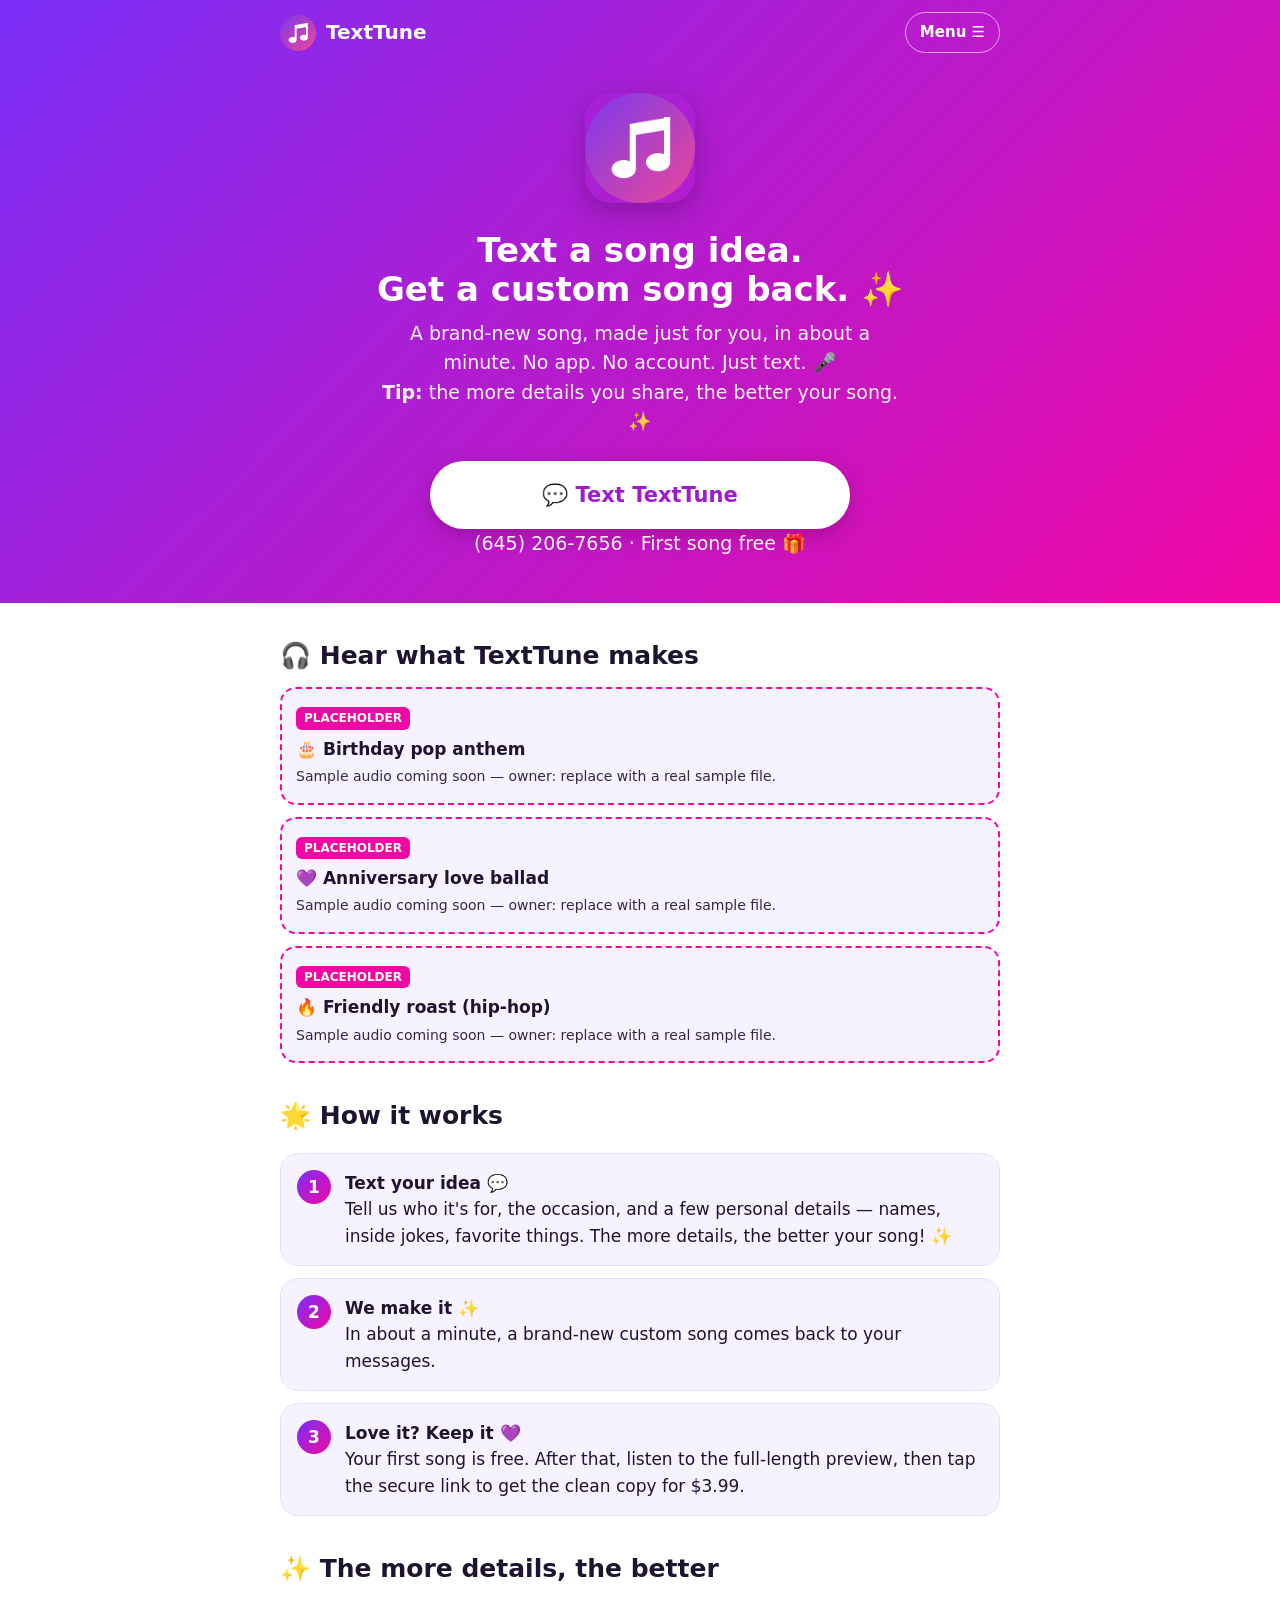
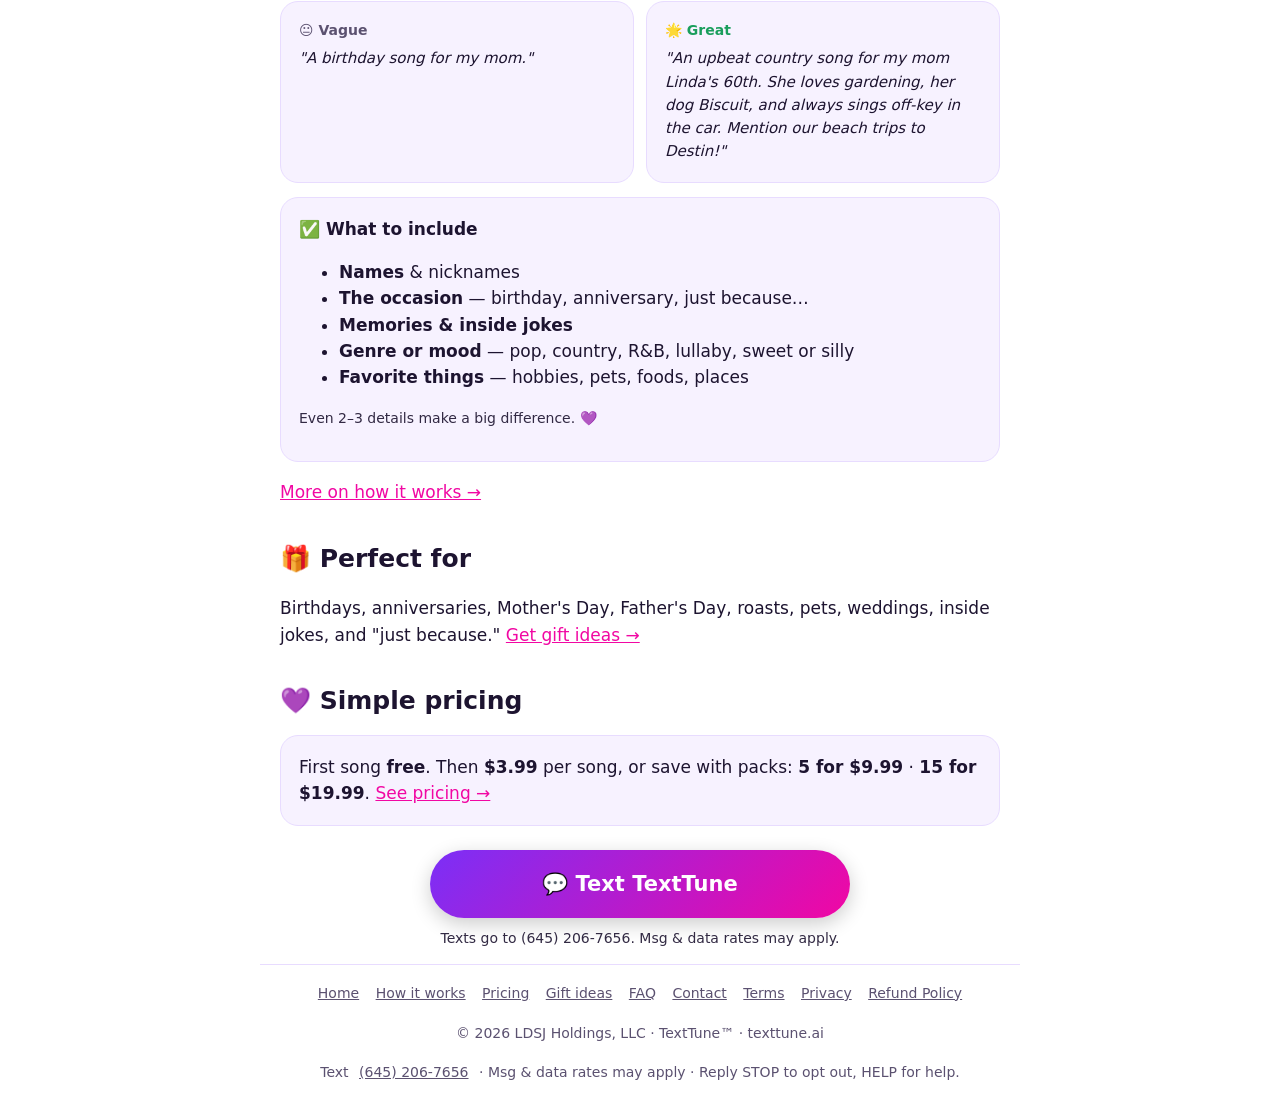
==== index.html @ 1bd56167 "Encourage detailed song ideas: hero tip, vague vs great example, checklist, gift prompts, FAQ" ====
<!doctype html><html lang="en"><head><meta charset="utf-8"><meta name="viewport" content="width=device-width,initial-scale=1">
<title>TextTune ✨ Custom songs by text</title><meta name="description" content="Text a song idea, get a custom song back by text in about a minute. No app, no account."><meta name="theme-color" content="#7b2ff7"><meta name="color-scheme" content="light dark">
<meta property="og:title" content="TextTune ✨ Custom songs by text"><meta property="og:description" content="Text a song idea, get a custom song back by text in about a minute. No app, no account."><meta property="og:image" content="https://texttune.ai/logo.png">
<link rel="icon" href="logo.png"><link rel="apple-touch-icon" href="logo.png"><link rel="stylesheet" href="style.css"></head><body>
<header><div class="w"><div class="nav"><a class="brand" href="index.html"><img src="logo.png" alt="">TextTune</a>
<details class="m"><summary>Menu ☰</summary><nav><a href="index.html">Home</a><a href="how-it-works.html">How it works</a><a href="pricing.html">Pricing</a><a href="gift-ideas.html">Gift ideas</a><a href="faq.html">FAQ</a><a href="contact.html">Contact</a><a href="terms.html">Terms</a><a href="privacy.html">Privacy</a><a href="refund-policy.html">Refund Policy</a></nav></details></div><div class="hero"><img src="logo.png" alt="TextTune logo"><h1>Text a song idea.<br>Get a custom song back. ✨</h1>
<p>A brand-new song, made just for you, in about a minute. No app. No account. Just text. 🎤<br><b>Tip:</b> the more details you share, the better your song. ✨</p>
<a class="btn" href="sms:+16452067656&body=Song%20idea%3A%20">💬 Text TextTune</a><p class="small">(645) 206-7656 · First song free 🎁</p></div></div></header>
<main class="w"><h2>🎧 Hear what TextTune makes</h2><div class="ph"><b class="t">PLACEHOLDER</b><br><b>🎂 Birthday pop anthem</b><br><span class="small">Sample audio coming soon — owner: replace with a real sample file.</span><!-- PLACEHOLDER: <audio controls preload="none" src="samples/birthday.mp3"></audio> --></div><div class="ph"><b class="t">PLACEHOLDER</b><br><b>💜 Anniversary love ballad</b><br><span class="small">Sample audio coming soon — owner: replace with a real sample file.</span><!-- PLACEHOLDER: <audio controls preload="none" src="samples/anniversary.mp3"></audio> --></div><div class="ph"><b class="t">PLACEHOLDER</b><br><b>🔥 Friendly roast (hip-hop)</b><br><span class="small">Sample audio coming soon — owner: replace with a real sample file.</span><!-- PLACEHOLDER: <audio controls preload="none" src="samples/roast.mp3"></audio> --></div>
<h2>🌟 How it works</h2><ol class="steps"><li><b>Text your idea 💬</b><br>Tell us who it's for, the occasion, and a few personal details — names, inside jokes, favorite things. The more details, the better your song! ✨</li>
<li><b>We make it ✨</b><br>In about a minute, a brand-new custom song comes back to your messages.</li>
<li><b>Love it? Keep it 💜</b><br>Your first song is free. After that, listen to the full-length preview, then tap the secure link to get the clean copy for $3.99.</li></ol><h2>✨ The more details, the better</h2><div class="vs"><div class="card"><div class="lbl meh">😐 Vague</div><p class="ex">"A birthday song for my mom."</p></div><div class="card"><div class="lbl ok">🌟 Great</div><p class="ex">"An upbeat country song for my mom Linda's 60th. She loves gardening, her dog Biscuit, and always sings off-key in the car. Mention our beach trips to Destin!"</p></div></div><div class="card"><b>✅ What to include</b><ul><li><b>Names</b> &amp; nicknames</li><li><b>The occasion</b> — birthday, anniversary, just because…</li><li><b>Memories &amp; inside jokes</b></li><li><b>Genre or mood</b> — pop, country, R&amp;B, lullaby, sweet or silly</li><li><b>Favorite things</b> — hobbies, pets, foods, places</li></ul><p class="small">Even 2–3 details make a big difference. 💜</p></div><p><a href="how-it-works.html">More on how it works →</a></p>
<h2>🎁 Perfect for</h2><p>Birthdays, anniversaries, Mother's Day, Father's Day, roasts, pets, weddings, inside jokes, and "just because." <a href="gift-ideas.html">Get gift ideas →</a></p>
<h2>💜 Simple pricing</h2><div class="card">First song <b>free</b>. Then <b>$3.99</b> per song, or save with packs: <b>5 for $9.99</b> · <b>15 for $19.99</b>. <a href="pricing.html">See pricing →</a></div><a class="btn g" href="sms:+16452067656&body=Song%20idea%3A%20">💬 Text TextTune</a><p style="text-align:center" class="small">Texts go to (645) 206-7656. Msg &amp; data rates may apply.</p></main>
<footer class="w"><p><a href="index.html">Home</a> <a href="how-it-works.html">How it works</a> <a href="pricing.html">Pricing</a> <a href="gift-ideas.html">Gift ideas</a> <a href="faq.html">FAQ</a> <a href="contact.html">Contact</a> <a href="terms.html">Terms</a> <a href="privacy.html">Privacy</a> <a href="refund-policy.html">Refund Policy</a></p><p>© 2026 LDSJ Holdings, LLC · TextTune™ · texttune.ai</p><p>Text <a href="sms:+16452067656">(645) 206-7656</a> · Msg &amp; data rates may apply · Reply STOP to opt out, HELP for help.</p></footer>
</body></html>
---- style.css ----
:root{--a:#7b2ff7;--b:#f107a3;--bg:#fff;--fg:#1d1430;--mut:#5b5170;--card:#f7f2ff;--bd:#e8dcff}
@media(prefers-color-scheme:dark){:root{--bg:#120b1f;--fg:#f4eefc;--mut:#bfb2d6;--card:#1e1433;--bd:#33245a}}
*{box-sizing:border-box}html{-webkit-text-size-adjust:100%}
body{margin:0;font-family:-apple-system,BlinkMacSystemFont,system-ui,"Segoe UI",Roboto,sans-serif;background:var(--bg);color:var(--fg);line-height:1.55;font-size:17px}
a{color:var(--b)}.w{max-width:760px;margin:0 auto;padding:0 20px}
header{background:linear-gradient(135deg,var(--a),var(--b));color:#fff}
.nav{display:flex;align-items:center;justify-content:space-between;padding:12px 0}
.brand{display:flex;align-items:center;gap:10px;color:#fff;text-decoration:none;font-weight:800;font-size:20px}
.brand img{width:36px;height:36px;border-radius:9px}
details.m summary{list-style:none;cursor:pointer;font-size:15px;font-weight:700;padding:8px 14px;border:1px solid rgba(255,255,255,.6);border-radius:999px}
details.m summary::-webkit-details-marker{display:none}
details.m nav{position:absolute;right:16px;margin-top:8px;background:var(--bg);border-radius:16px;box-shadow:0 10px 30px rgba(0,0,0,.25);padding:8px;z-index:5;min-width:200px}
details.m nav a{display:block;padding:10px 14px;color:var(--fg);text-decoration:none;border-radius:10px}
details.m nav a:hover{background:var(--card)}
.hero{text-align:center;padding:28px 0 44px}.hero img{width:110px;height:110px;border-radius:26px;box-shadow:0 8px 30px rgba(0,0,0,.25)}
.hero h1{font-size:34px;line-height:1.15;margin:20px 0 10px}.hero p{font-size:19px;opacity:.95;margin:0 auto;max-width:520px}
.btn{display:block;max-width:420px;margin:24px auto 0;padding:18px 24px;background:#fff;color:#a01ad0;font-size:21px;font-weight:800;border-radius:999px;text-decoration:none;text-align:center;box-shadow:0 6px 20px rgba(0,0,0,.2)}
.btn.g{background:linear-gradient(135deg,var(--a),var(--b));color:#fff}
.small{font-size:14px;opacity:.9;margin-top:10px}
h1.pt{font-size:30px;margin:0;padding:20px 0 28px}
main{padding:28px 0 40px}h2{font-size:25px;margin:34px 0 12px}h3{margin:20px 0 6px}
.card{background:var(--card);border:1px solid var(--bd);border-radius:18px;padding:18px;margin:14px 0}
.steps{counter-reset:s;list-style:none;padding:0}.steps li{counter-increment:s;background:var(--card);border:1px solid var(--bd);border-radius:18px;padding:16px 16px 16px 64px;margin:12px 0;position:relative}
.steps li:before{content:counter(s);position:absolute;left:16px;top:16px;width:34px;height:34px;border-radius:50%;background:linear-gradient(135deg,var(--a),var(--b));color:#fff;font-weight:800;display:flex;align-items:center;justify-content:center}
.ph{border:2px dashed var(--b);border-radius:16px;padding:14px;margin:12px 0;background:var(--card)}
.ph b.t{display:inline-block;font-size:12px;background:#f107a3;color:#fff;border-radius:6px;padding:2px 8px;margin-bottom:6px}
audio{width:100%;margin-top:8px}
.grid{display:grid;gap:14px}@media(min-width:620px){.grid{grid-template-columns:1fr 1fr 1fr}}
.price{text-align:center}.price .n{font-size:34px;font-weight:800;background:linear-gradient(135deg,var(--a),var(--b));-webkit-background-clip:text;background-clip:text;color:transparent}
code{background:var(--card);border:1px solid var(--bd);border-radius:6px;padding:1px 6px;font-size:15px}
.vs{display:grid;gap:12px}@media(min-width:620px){.vs{grid-template-columns:1fr 1fr}}.vs .card{margin:0}.vs .lbl{font-weight:800;font-size:14px}.ok{color:#1a9e5c}.meh{color:var(--mut)}.ex{font-style:italic;margin:6px 0 0;font-size:15px}
.note{border-left:4px solid var(--b);background:var(--card);padding:12px 16px;border-radius:8px;margin:0 0 20px;font-size:15px}
details.q{background:var(--card);border:1px solid var(--bd);border-radius:14px;padding:14px 16px;margin:10px 0}details.q summary{font-weight:700;cursor:pointer}
footer{border-top:1px solid var(--bd);padding:24px 0 40px;font-size:14px;color:var(--mut);text-align:center}footer a{color:var(--mut);margin:0 6px;display:inline-block;padding:4px 0}
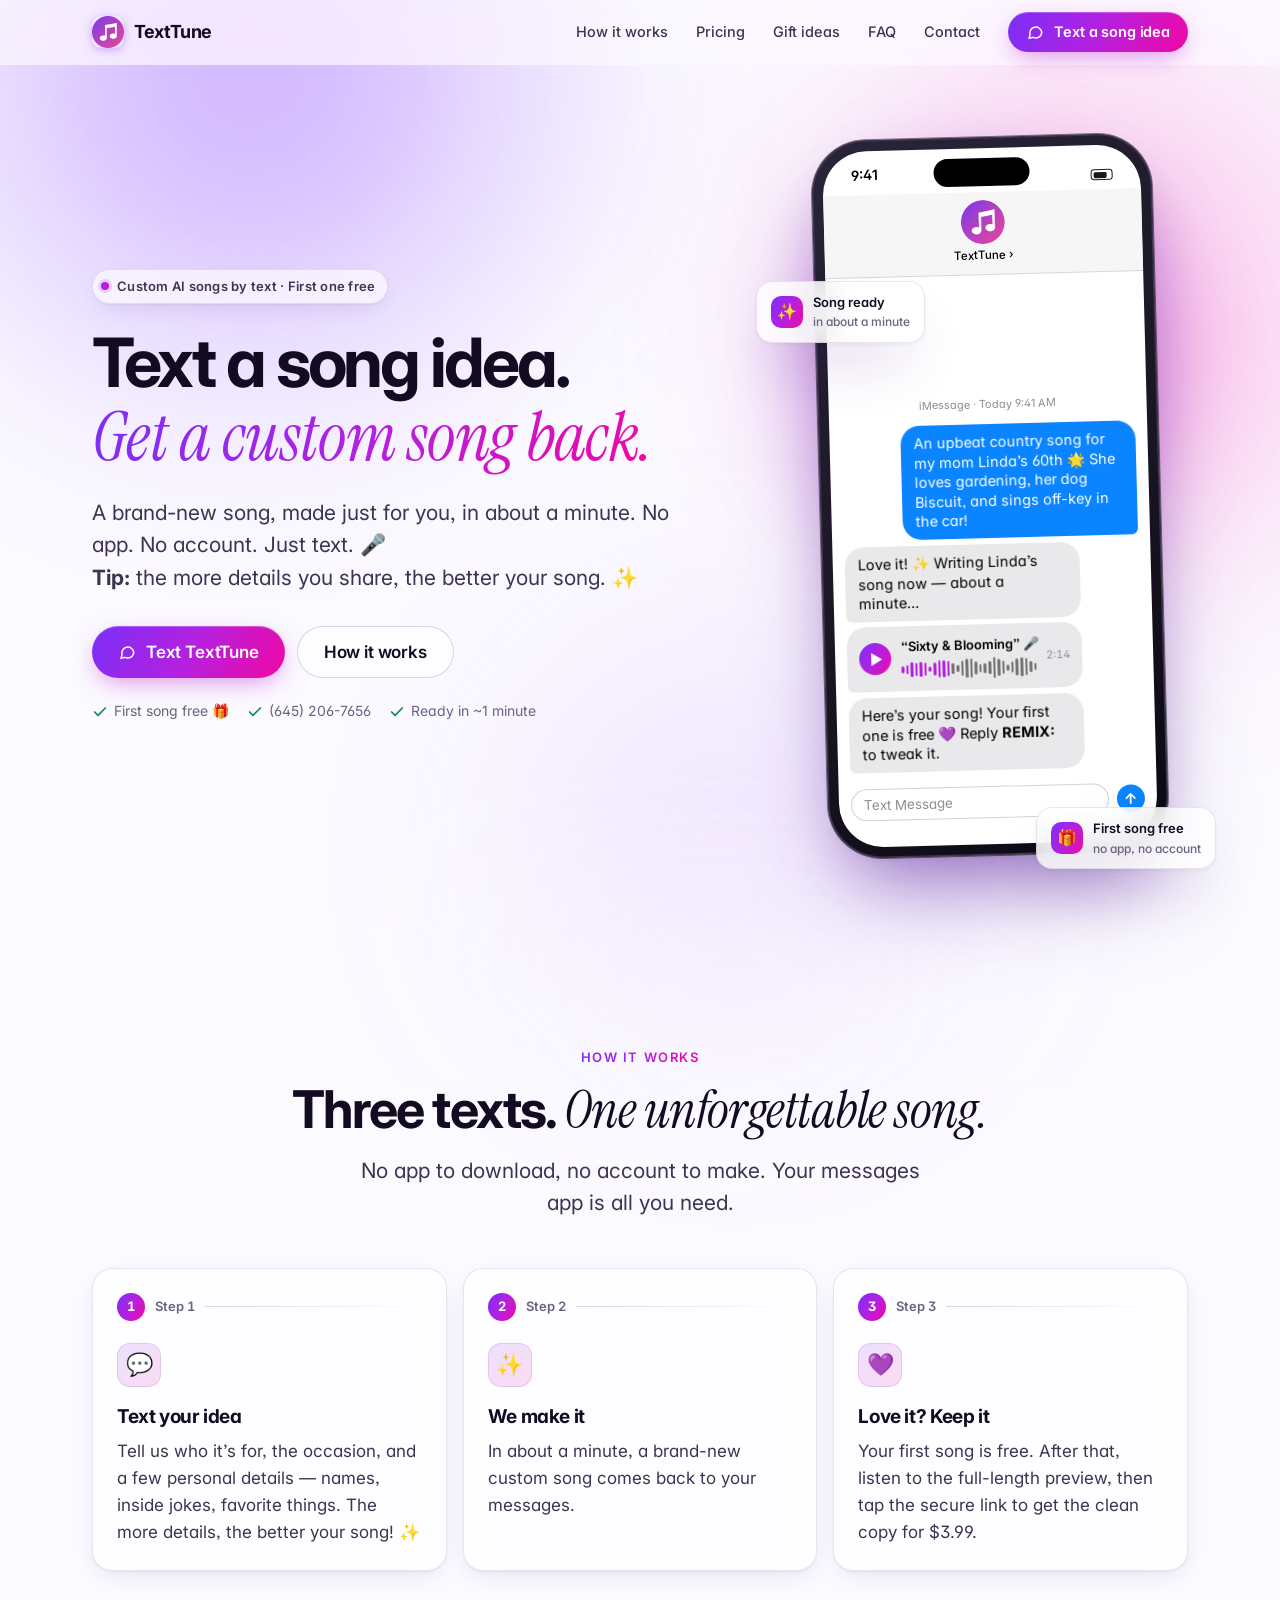
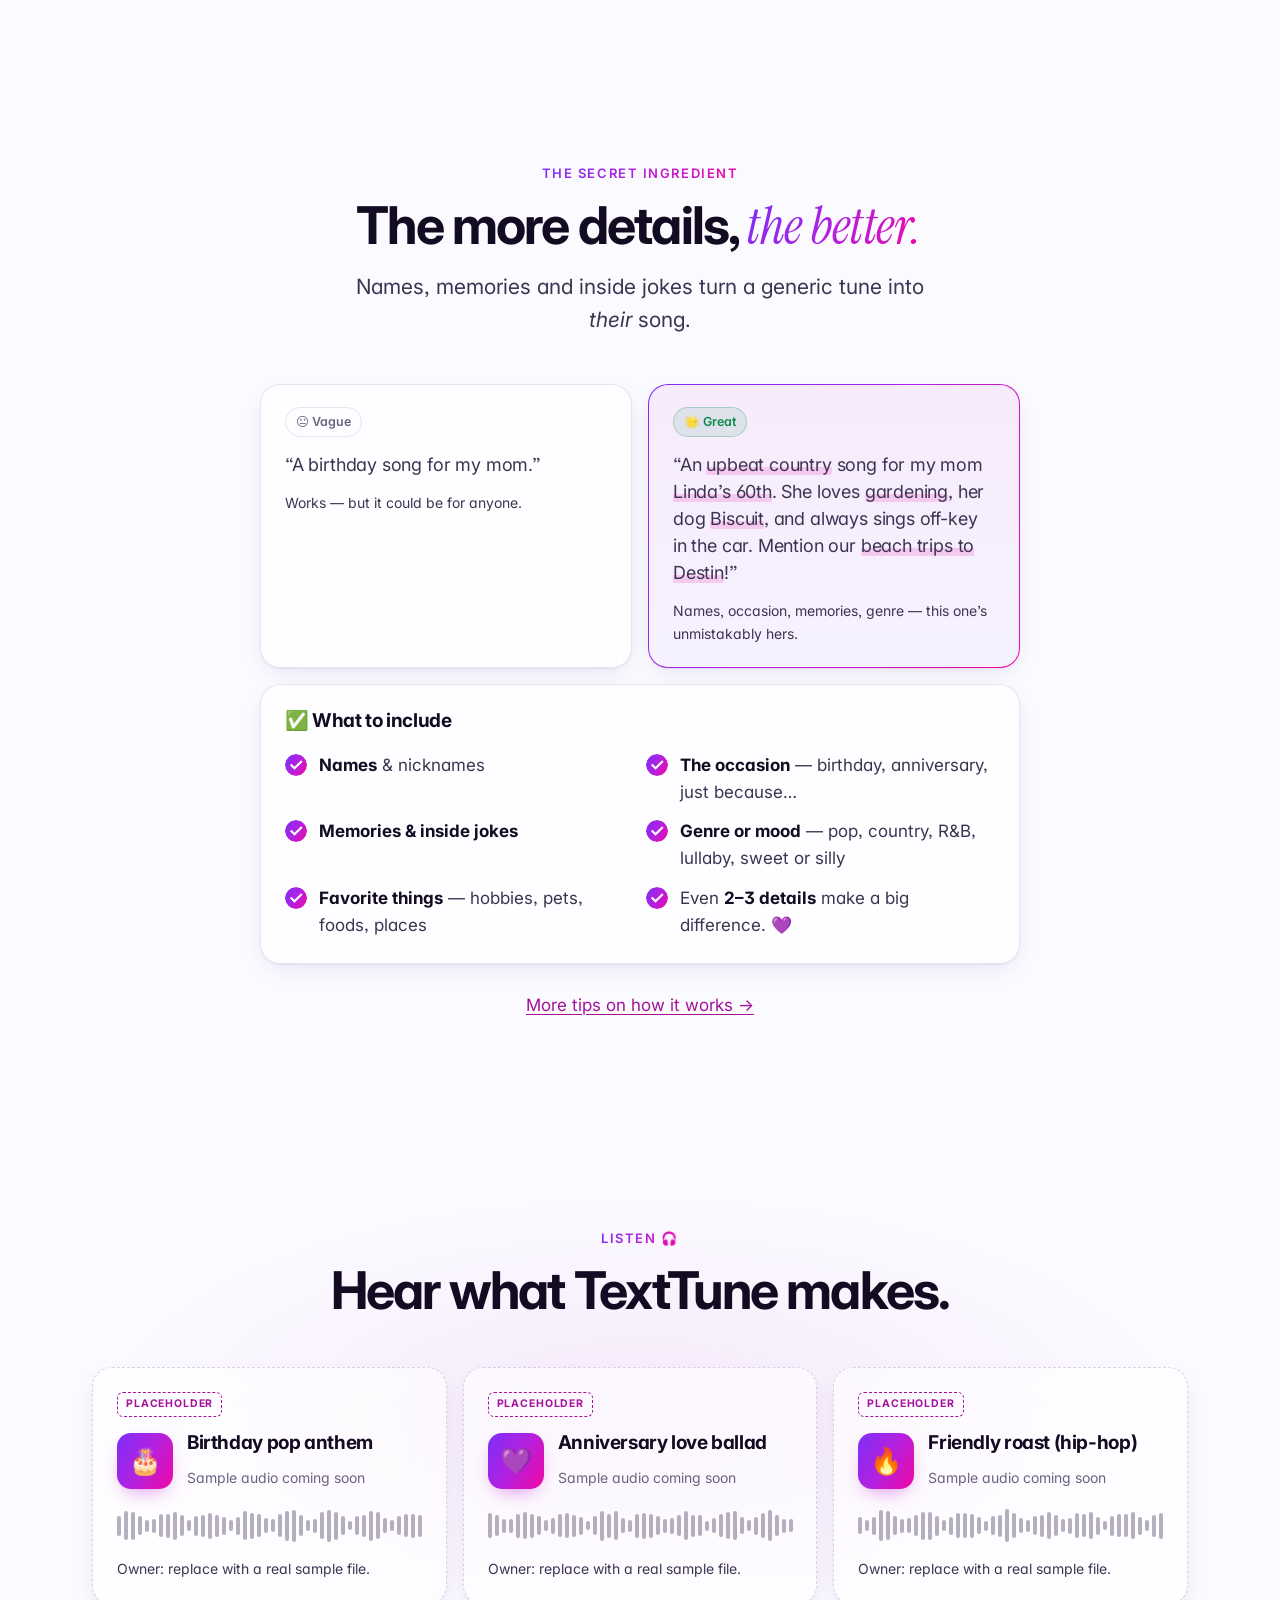
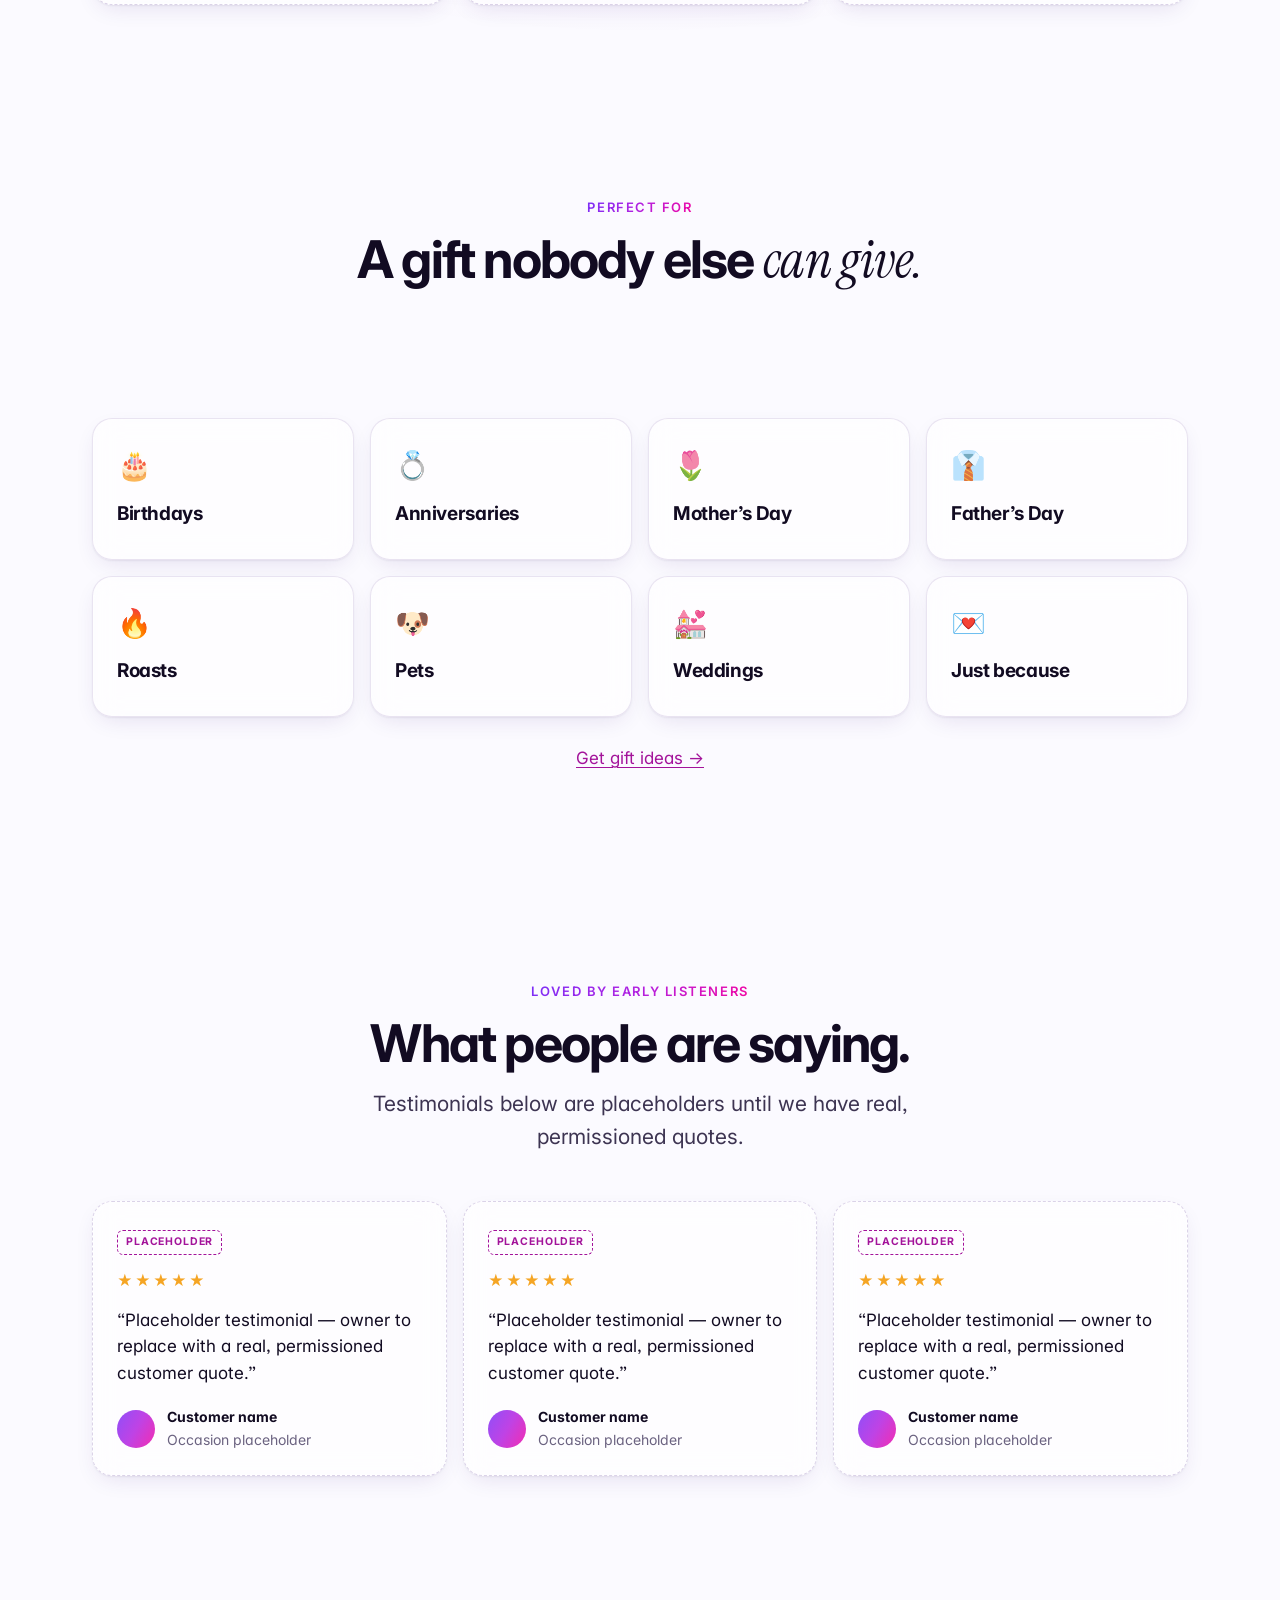
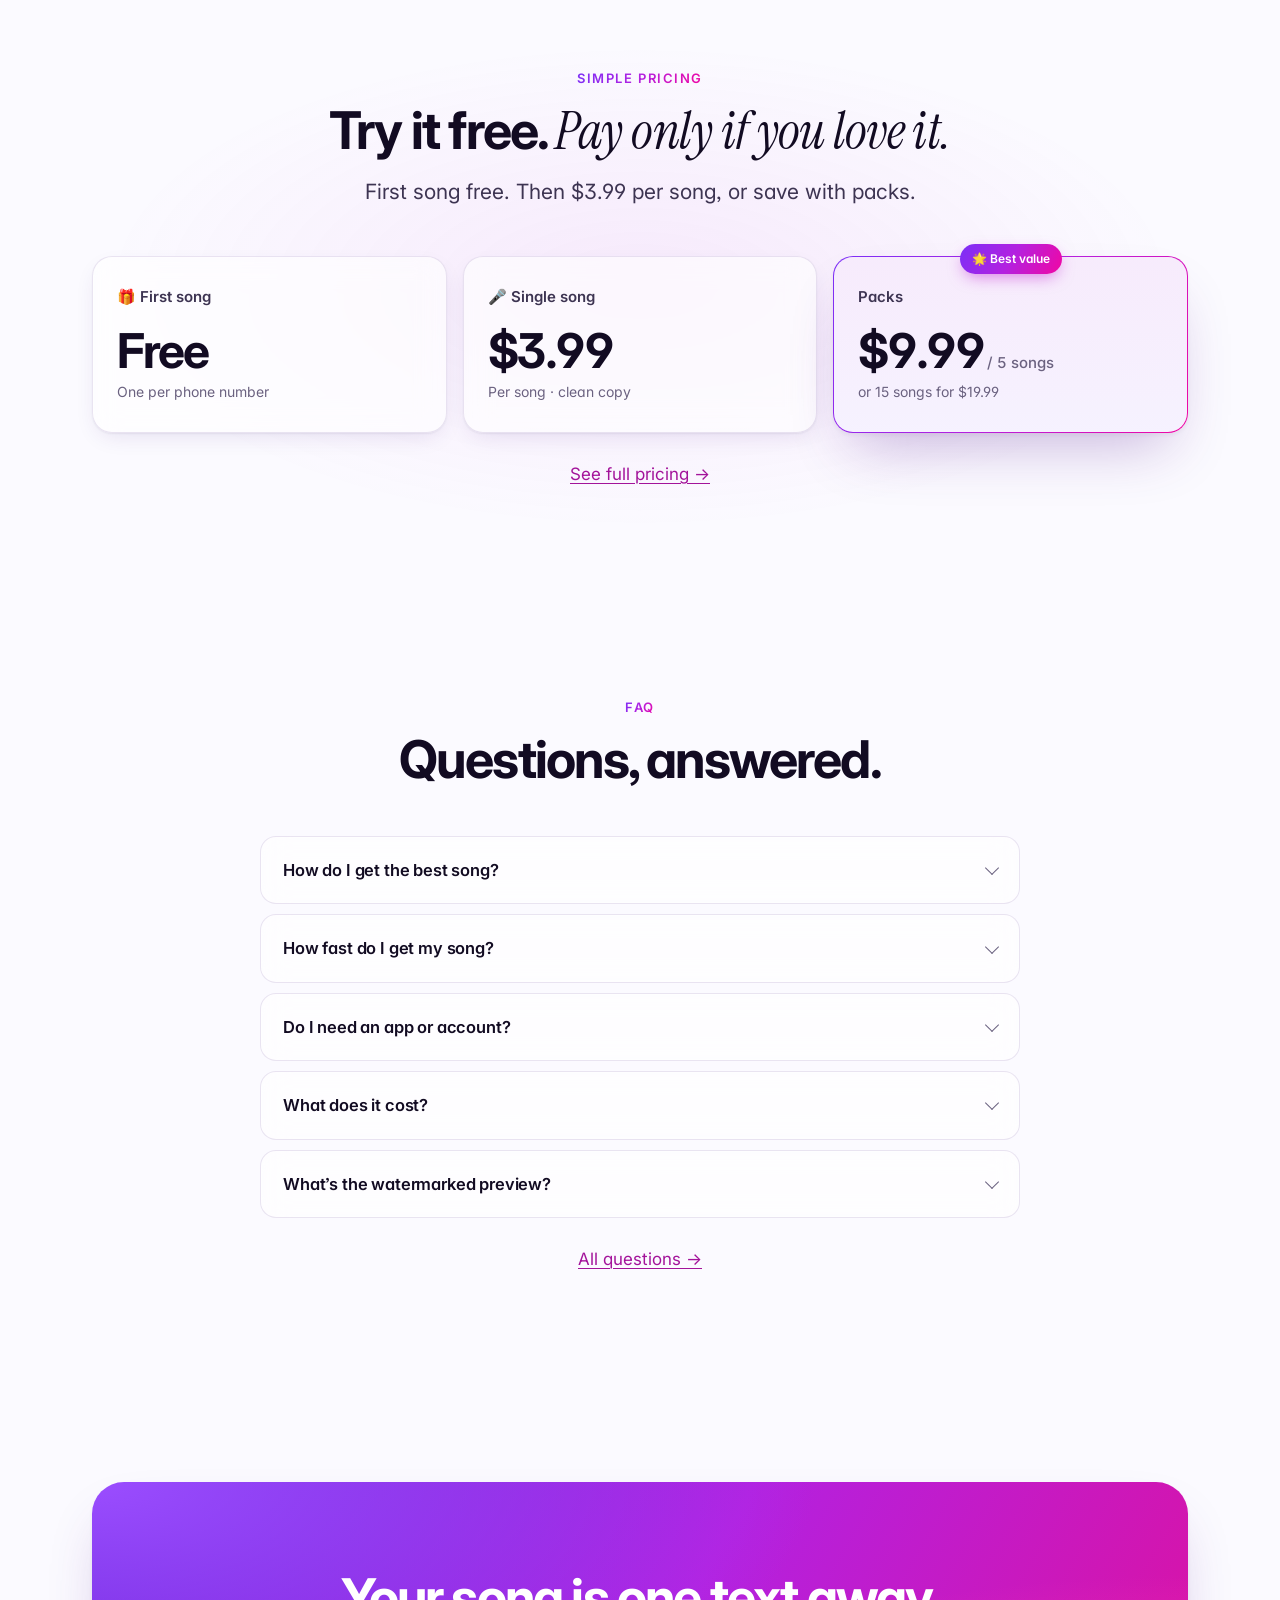
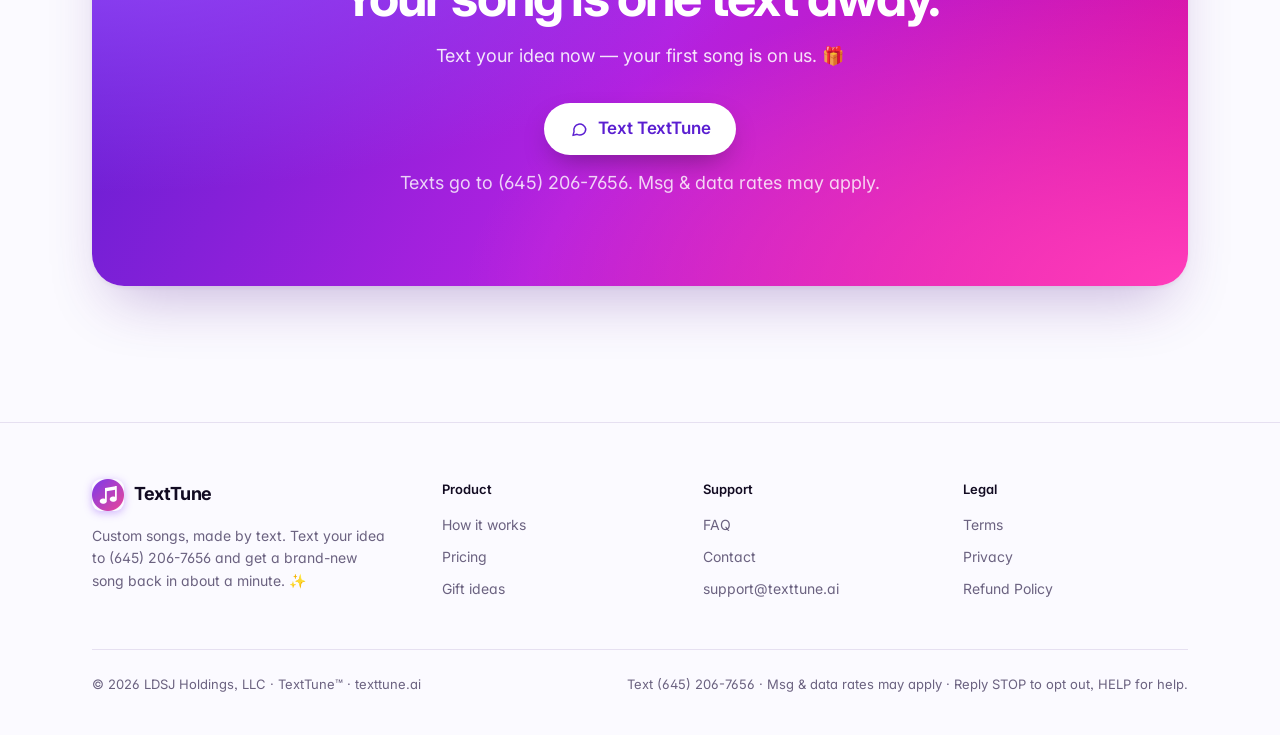
==== commit d2e58e2e: "Site v3: full redesign — aurora/glass design system, animated iMessage hero, pricing cards, FAQ acco" ====
--- a/index.html
+++ b/index.html
@@ -1,16 +1,63 @@
-<!doctype html><html lang="en"><head><meta charset="utf-8"><meta name="viewport" content="width=device-width,initial-scale=1">
-<title>TextTune ✨ Custom songs by text</title><meta name="description" content="Text a song idea, get a custom song back by text in about a minute. No app, no account."><meta name="theme-color" content="#7b2ff7"><meta name="color-scheme" content="light dark">
-<meta property="og:title" content="TextTune ✨ Custom songs by text"><meta property="og:description" content="Text a song idea, get a custom song back by text in about a minute. No app, no account."><meta property="og:image" content="https://texttune.ai/logo.png">
-<link rel="icon" href="logo.png"><link rel="apple-touch-icon" href="logo.png"><link rel="stylesheet" href="style.css"></head><body>
-<header><div class="w"><div class="nav"><a class="brand" href="index.html"><img src="logo.png" alt="">TextTune</a>
-<details class="m"><summary>Menu ☰</summary><nav><a href="index.html">Home</a><a href="how-it-works.html">How it works</a><a href="pricing.html">Pricing</a><a href="gift-ideas.html">Gift ideas</a><a href="faq.html">FAQ</a><a href="contact.html">Contact</a><a href="terms.html">Terms</a><a href="privacy.html">Privacy</a><a href="refund-policy.html">Refund Policy</a></nav></details></div><div class="hero"><img src="logo.png" alt="TextTune logo"><h1>Text a song idea.<br>Get a custom song back. ✨</h1>
-<p>A brand-new song, made just for you, in about a minute. No app. No account. Just text. 🎤<br><b>Tip:</b> the more details you share, the better your song. ✨</p>
-<a class="btn" href="sms:+16452067656&body=Song%20idea%3A%20">💬 Text TextTune</a><p class="small">(645) 206-7656 · First song free 🎁</p></div></div></header>
-<main class="w"><h2>🎧 Hear what TextTune makes</h2><div class="ph"><b class="t">PLACEHOLDER</b><br><b>🎂 Birthday pop anthem</b><br><span class="small">Sample audio coming soon — owner: replace with a real sample file.</span><!-- PLACEHOLDER: <audio controls preload="none" src="samples/birthday.mp3"></audio> --></div><div class="ph"><b class="t">PLACEHOLDER</b><br><b>💜 Anniversary love ballad</b><br><span class="small">Sample audio coming soon — owner: replace with a real sample file.</span><!-- PLACEHOLDER: <audio controls preload="none" src="samples/anniversary.mp3"></audio> --></div><div class="ph"><b class="t">PLACEHOLDER</b><br><b>🔥 Friendly roast (hip-hop)</b><br><span class="small">Sample audio coming soon — owner: replace with a real sample file.</span><!-- PLACEHOLDER: <audio controls preload="none" src="samples/roast.mp3"></audio> --></div>
-<h2>🌟 How it works</h2><ol class="steps"><li><b>Text your idea 💬</b><br>Tell us who it's for, the occasion, and a few personal details — names, inside jokes, favorite things. The more details, the better your song! ✨</li>
-<li><b>We make it ✨</b><br>In about a minute, a brand-new custom song comes back to your messages.</li>
-<li><b>Love it? Keep it 💜</b><br>Your first song is free. After that, listen to the full-length preview, then tap the secure link to get the clean copy for $3.99.</li></ol><h2>✨ The more details, the better</h2><div class="vs"><div class="card"><div class="lbl meh">😐 Vague</div><p class="ex">"A birthday song for my mom."</p></div><div class="card"><div class="lbl ok">🌟 Great</div><p class="ex">"An upbeat country song for my mom Linda's 60th. She loves gardening, her dog Biscuit, and always sings off-key in the car. Mention our beach trips to Destin!"</p></div></div><div class="card"><b>✅ What to include</b><ul><li><b>Names</b> &amp; nicknames</li><li><b>The occasion</b> — birthday, anniversary, just because…</li><li><b>Memories &amp; inside jokes</b></li><li><b>Genre or mood</b> — pop, country, R&amp;B, lullaby, sweet or silly</li><li><b>Favorite things</b> — hobbies, pets, foods, places</li></ul><p class="small">Even 2–3 details make a big difference. 💜</p></div><p><a href="how-it-works.html">More on how it works →</a></p>
-<h2>🎁 Perfect for</h2><p>Birthdays, anniversaries, Mother's Day, Father's Day, roasts, pets, weddings, inside jokes, and "just because." <a href="gift-ideas.html">Get gift ideas →</a></p>
-<h2>💜 Simple pricing</h2><div class="card">First song <b>free</b>. Then <b>$3.99</b> per song, or save with packs: <b>5 for $9.99</b> · <b>15 for $19.99</b>. <a href="pricing.html">See pricing →</a></div><a class="btn g" href="sms:+16452067656&body=Song%20idea%3A%20">💬 Text TextTune</a><p style="text-align:center" class="small">Texts go to (645) 206-7656. Msg &amp; data rates may apply.</p></main>
-<footer class="w"><p><a href="index.html">Home</a> <a href="how-it-works.html">How it works</a> <a href="pricing.html">Pricing</a> <a href="gift-ideas.html">Gift ideas</a> <a href="faq.html">FAQ</a> <a href="contact.html">Contact</a> <a href="terms.html">Terms</a> <a href="privacy.html">Privacy</a> <a href="refund-policy.html">Refund Policy</a></p><p>© 2026 LDSJ Holdings, LLC · TextTune™ · texttune.ai</p><p>Text <a href="sms:+16452067656">(645) 206-7656</a> · Msg &amp; data rates may apply · Reply STOP to opt out, HELP for help.</p></footer>
+<!doctype html>
+<html lang="en"><head><meta charset="utf-8"><meta name="viewport" content="width=device-width,initial-scale=1,viewport-fit=cover">
+<title>TextTune ✨ Custom songs by text</title><meta name="description" content="Text a song idea, get a custom song back by text in about a minute. No app, no account. First song free.">
+<link rel="canonical" href="https://texttune.ai/">
+<meta name="theme-color" content="#fbfaff" media="(prefers-color-scheme: light)"><meta name="theme-color" content="#08060f" media="(prefers-color-scheme: dark)"><meta name="color-scheme" content="light dark">
+<meta property="og:type" content="website"><meta property="og:site_name" content="TextTune"><meta property="og:title" content="TextTune ✨ Custom songs by text"><meta property="og:description" content="Text a song idea, get a custom song back by text in about a minute. No app, no account. First song free."><meta property="og:url" content="https://texttune.ai/"><meta property="og:image" content="https://texttune.ai/og.png"><meta property="og:image:width" content="1200"><meta property="og:image:height" content="630">
+<meta name="twitter:card" content="summary_large_image"><meta name="twitter:title" content="TextTune ✨ Custom songs by text"><meta name="twitter:description" content="Text a song idea, get a custom song back by text in about a minute. No app, no account. First song free."><meta name="twitter:image" content="https://texttune.ai/og.png">
+<link rel="icon" type="image/png" sizes="32x32" href="favicon-32.png"><link rel="icon" type="image/png" sizes="192x192" href="icon-192.png"><link rel="apple-touch-icon" href="apple-touch-icon.png"><link rel="manifest" href="site.webmanifest">
+<link rel="preconnect" href="https://fonts.googleapis.com"><link rel="preconnect" href="https://fonts.gstatic.com" crossorigin>
+<link rel="stylesheet" href="https://fonts.googleapis.com/css2?family=Inter:opsz,wght@14..32,400..700&amp;family=Instrument+Serif:ital@1&amp;display=swap">
+<link rel="stylesheet" href="style.css">
+<script>document.documentElement.className+=' js'</script>
+<script type="application/ld+json">{"@context":"https://schema.org","@type":"Organization","name":"TextTune","legalName":"LDSJ Holdings, LLC","url":"https://texttune.ai/","logo":"https://texttune.ai/icon-512.png"}</script>
+</head><body>
+<a class="skip" href="#main">Skip to content</a>
+<div class="aurora" aria-hidden="true"><i></i><i></i><i></i></div><div class="grain" aria-hidden="true"></div>
+<nav class="nav" aria-label="Main"><div class="w"><a class="brand" href="index.html"><img src="logo-256.png" alt="" width="32" height="32">TextTune</a>
+<div class="links"><a href="how-it-works.html">How it works</a><a href="pricing.html">Pricing</a><a href="gift-ideas.html">Gift ideas</a><a href="faq.html">FAQ</a><a href="contact.html">Contact</a></div>
+<a class="btn p sm navcta" href="sms:+16452067656&amp;body=Song%20idea%3A%20"><svg viewBox="0 0 24 24" fill="none" stroke="currentColor" stroke-width="2" stroke-linecap="round" stroke-linejoin="round" aria-hidden="true"><path d="M21 12a8 8 0 0 1-11.6 7.1L4 20.5l1.4-5A8 8 0 1 1 21 12z"/></svg>Text a song idea</a>
+<button class="menu-btn" aria-expanded="false" aria-controls="panel" aria-label="Menu"><span></span></button></div>
+<div class="panel" id="panel" hidden><a href="how-it-works.html">How it works</a><a href="pricing.html">Pricing</a><a href="gift-ideas.html">Gift ideas</a><a href="faq.html">FAQ</a><a href="contact.html">Contact</a><a class="btn p" href="sms:+16452067656&amp;body=Song%20idea%3A%20"><svg viewBox="0 0 24 24" fill="none" stroke="currentColor" stroke-width="2" stroke-linecap="round" stroke-linejoin="round" aria-hidden="true"><path d="M21 12a8 8 0 0 1-11.6 7.1L4 20.5l1.4-5A8 8 0 1 1 21 12z"/></svg>Text a song idea</a></div></nav>
+<main id="main" class="home"><section class="hero"><div class="w"><div>
+<span class="eyebrow rv"><span class="dot"></span>Custom AI songs by text · First one free</span>
+<h1 class="rv d1">Text a song idea.<br><span class="it gt">Get a custom song back.</span></h1>
+<p class="lead rv d2">A brand-new song, made just for you, in about a minute. No app. No account. Just text. 🎤<br><b>Tip:</b> the more details you share, the better your song. ✨</p>
+<div class="ctas rv d3"><a class="btn p" href="sms:+16452067656&amp;body=Song%20idea%3A%20"><svg viewBox="0 0 24 24" fill="none" stroke="currentColor" stroke-width="2" stroke-linecap="round" stroke-linejoin="round" aria-hidden="true"><path d="M21 12a8 8 0 0 1-11.6 7.1L4 20.5l1.4-5A8 8 0 1 1 21 12z"/></svg>Text TextTune</a><a class="btn s" href="how-it-works.html">How it works</a></div>
+<div class="meta rv d3"><span><svg viewBox="0 0 24 24" fill="none" stroke="currentColor" stroke-width="2.5" stroke-linecap="round" stroke-linejoin="round" aria-hidden="true"><path d="M20 6 9 17l-5-5"/></svg>First song free 🎁</span><span><svg viewBox="0 0 24 24" fill="none" stroke="currentColor" stroke-width="2.5" stroke-linecap="round" stroke-linejoin="round" aria-hidden="true"><path d="M20 6 9 17l-5-5"/></svg>(645) 206-7656</span><span><svg viewBox="0 0 24 24" fill="none" stroke="currentColor" stroke-width="2.5" stroke-linecap="round" stroke-linejoin="round" aria-hidden="true"><path d="M20 6 9 17l-5-5"/></svg>Ready in ~1 minute</span></div>
+</div><div class="stage" role="img" aria-label="iPhone showing a sample TextTune conversation: someone texts a detailed song idea for their mom Linda's 60th birthday, and TextTune replies with a custom song audio preview.">
+<div class="chip c1 float" aria-hidden="true"><span class="ic">✨</span><span>Song ready<small>in about a minute</small></span></div>
+<div class="chip c2 float d" aria-hidden="true"><span class="ic">🎁</span><span>First song free<small>no app, no account</small></span></div>
+<div class="phone" aria-hidden="true"><div class="screen"><div class="island"></div>
+<div class="sbar"><span>9:41</span><i><b></b></i></div>
+<div class="chead"><img src="logo-256.png" alt=""><span>TextTune ›</span></div>
+<div class="thread"><div class="ts">iMessage · Today 9:41 AM</div>
+<div class="bub me msg m1">An upbeat country song for my mom Linda’s 60th 🌟 She loves gardening, her dog Biscuit, and sings off-key in the car!</div>
+<div class="bub them msg m2 typing"><i></i><i></i><i></i></div>
+<div class="bub them msg m3">Love it! ✨ Writing Linda’s song now — about a minute…</div>
+<div class="bub them msg m4 audio"><span class="play"><svg viewBox="0 0 10 12"><path d="M0 0l10 6-10 6z"/></svg></span><span class="meta2"><span class="ttl">“Sixty &amp; Blooming” 🎤</span><div class="wave" aria-hidden="true"><i class="on" style="height:31%;animation-delay:-0.60s"></i><i class="on" style="height:44%;animation-delay:-0.66s"></i><i class="on" style="height:72%;animation-delay:-0.07s"></i><i class="on" style="height:63%;animation-delay:-0.92s"></i><i class="on" style="height:66%;animation-delay:-0.26s"></i><i class="on" style="height:60%;animation-delay:-0.52s"></i><i class="on" style="height:26%;animation-delay:-0.52s"></i><i class="on" style="height:56%;animation-delay:-0.17s"></i><i class="on" style="height:77%;animation-delay:-0.95s"></i><i class="on" style="height:79%;animation-delay:-0.82s"></i><i class="on" style="height:72%;animation-delay:-0.07s"></i><i class="" style="height:47%;animation-delay:-0.65s"></i><i class="" style="height:33%;animation-delay:-0.03s"></i><i class="" style="height:68%;animation-delay:-0.52s"></i><i class="" style="height:83%;animation-delay:-0.97s"></i><i class="" style="height:84%;animation-delay:-1.01s"></i><i class="" style="height:60%;animation-delay:-0.88s"></i><i class="" style="height:36%;animation-delay:-1.03s"></i><i class="" style="height:46%;animation-delay:-0.11s"></i><i class="" style="height:58%;animation-delay:-0.24s"></i><i class="" style="height:93%;animation-delay:-0.48s"></i><i class="" style="height:78%;animation-delay:-0.33s"></i><i class="" style="height:56%;animation-delay:-0.42s"></i><i class="" style="height:27%;animation-delay:-0.64s"></i><i class="" style="height:51%;animation-delay:-0.99s"></i><i class="" style="height:76%;animation-delay:-1.02s"></i><i class="" style="height:90%;animation-delay:-1.09s"></i><i class="" style="height:75%;animation-delay:-0.18s"></i><i class="" style="height:53%;animation-delay:-1.06s"></i><i class="" style="height:31%;animation-delay:-0.63s"></i></div></span><span class="dur">2:14</span></div>
+<div class="bub them msg m5">Here’s your song! Your first one is free 💜 Reply <b>REMIX:</b> to tweak it.</div>
+</div><div class="compose"><div>Text Message</div><b>↑</b></div></div></div></div></div></section><section class=""><div class="w"><div class="sh"><span class="kicker rv"><span>How it works</span></span><h2 class="rv d1">Three texts. <span class='it'>One unforgettable song.</span></h2><p class="lead rv d2">No app to download, no account to make. Your messages app is all you need.</p></div><div class="grid g3"><div class="card step rv d0"><div class="num"><b>1</b>Step 1</div><div class="icon" aria-hidden="true">💬</div><h3>Text your idea</h3><p>Tell us who it’s for, the occasion, and a few personal details — names, inside jokes, favorite things. The more details, the better your song! ✨</p></div><div class="card step rv d1"><div class="num"><b>2</b>Step 2</div><div class="icon" aria-hidden="true">✨</div><h3>We make it</h3><p>In about a minute, a brand-new custom song comes back to your messages.</p></div><div class="card step rv d2"><div class="num"><b>3</b>Step 3</div><div class="icon" aria-hidden="true">💜</div><h3>Love it? Keep it</h3><p>Your first song is free. After that, listen to the full-length preview, then tap the secure link to get the clean copy for $3.99.</p></div></div></div></section><section class=""><div class="w"><div class="sh"><span class="kicker rv"><span>The secret ingredient</span></span><h2 class="rv d1">The more details, <span class='it gt'>the better.</span></h2><p class="lead rv d2">Names, memories and inside jokes turn a generic tune into <i>their</i> song.</p></div><div class="narrow" style="margin:0 auto"><div class="grid g2 cmp"><div class="card rv"><span class="tag meh">😐 Vague</span><p class="quote">“A birthday song for my mom.”</p><p class="small" style="margin-top:14px">Works — but it could be for anyone.</p></div>
+<div class="card great rv d1"><span class="tag ok">🌟 Great</span><p class="quote">“An <span class="hl">upbeat country</span> song for my mom <span class="hl">Linda’s 60th</span>. She loves <span class="hl">gardening</span>, her dog <span class="hl">Biscuit</span>, and always sings off-key in the car. Mention our <span class="hl">beach trips to Destin</span>!”</p><p class="small" style="margin-top:14px">Names, occasion, memories, genre — this one’s unmistakably hers.</p></div></div><div class="card rv" style="margin-top:16px"><h3 style="margin-bottom:18px">✅ What to include</h3><ul class="checks"><li><span><b>Names</b> &amp; nicknames</span></li><li><span><b>The occasion</b> — birthday, anniversary, just because…</span></li><li><span><b>Memories &amp; inside jokes</b></span></li><li><span><b>Genre or mood</b> — pop, country, R&amp;B, lullaby, sweet or silly</span></li><li><span><b>Favorite things</b> — hobbies, pets, foods, places</span></li><li><span>Even <b>2–3 details</b> make a big difference. 💜</span></li></ul></div><p style="text-align:center;margin-top:28px" class="rv"><a href="how-it-works.html">More tips on how it works →</a></p></div></div></section><section class="tint"><div class="w"><div class="sh"><span class="kicker rv"><span>Listen 🎧</span></span><h2 class="rv d1">Hear what TextTune makes.</h2></div><div class="grid g3"><div class="card sample ph rv d0"><span class="ph-badge">Placeholder</span><div class="top"><div class="cover" aria-hidden="true">🎂</div><div><h3>Birthday pop anthem</h3><span class="small">Sample audio coming soon</span></div></div><div class="wave" aria-hidden="true"><i class="" style="height:56%;animation-delay:-0.17s"></i><i class="" style="height:81%;animation-delay:-0.08s"></i><i class="" style="height:78%;animation-delay:-0.40s"></i><i class="" style="height:53%;animation-delay:-0.56s"></i><i class="" style="height:33%;animation-delay:-0.48s"></i><i class="" style="height:38%;animation-delay:-0.10s"></i><i class="" style="height:64%;animation-delay:-0.91s"></i><i class="" style="height:66%;animation-delay:-0.25s"></i><i class="" style="height:78%;animation-delay:-1.04s"></i><i class="" style="height:57%;animation-delay:-0.44s"></i><i class="" style="height:29%;animation-delay:-0.05s"></i><i class="" style="height:55%;animation-delay:-0.32s"></i><i class="" style="height:61%;animation-delay:-0.13s"></i><i class="" style="height:73%;animation-delay:-0.90s"></i><i class="" style="height:62%;animation-delay:-0.64s"></i><i class="" style="height:50%;animation-delay:-0.41s"></i><i class="" style="height:30%;animation-delay:-0.07s"></i><i class="" style="height:49%;animation-delay:-0.23s"></i><i class="" style="height:80%;animation-delay:-0.47s"></i><i class="" style="height:72%;animation-delay:-0.64s"></i><i class="" style="height:64%;animation-delay:-0.33s"></i><i class="" style="height:43%;animation-delay:-0.77s"></i><i class="" style="height:36%;animation-delay:-0.63s"></i><i class="" style="height:64%;animation-delay:-0.96s"></i><i class="" style="height:84%;animation-delay:-0.32s"></i><i class="" style="height:90%;animation-delay:-0.13s"></i><i class="" style="height:57%;animation-delay:-0.83s"></i><i class="" style="height:31%;animation-delay:-0.54s"></i><i class="" style="height:40%;animation-delay:-0.74s"></i><i class="" style="height:76%;animation-delay:-0.63s"></i><i class="" style="height:90%;animation-delay:-0.35s"></i><i class="" style="height:78%;animation-delay:-0.65s"></i><i class="" style="height:53%;animation-delay:-0.50s"></i><i class="" style="height:26%;animation-delay:-1.04s"></i><i class="" style="height:53%;animation-delay:-0.73s"></i><i class="" style="height:61%;animation-delay:-0.77s"></i><i class="" style="height:83%;animation-delay:-1.09s"></i><i class="" style="height:76%;animation-delay:-0.31s"></i><i class="" style="height:43%;animation-delay:-0.74s"></i><i class="" style="height:31%;animation-delay:-0.51s"></i><i class="" style="height:54%;animation-delay:-0.13s"></i><i class="" style="height:63%;animation-delay:-0.85s"></i><i class="" style="height:66%;animation-delay:-0.27s"></i><i class="" style="height:60%;animation-delay:-0.96s"></i></div><p class="small">Owner: replace with a real sample file.</p><!-- PLACEHOLDER: <audio controls preload="none" src="samples/birthday.mp3"></audio> --></div><div class="card sample ph rv d1"><span class="ph-badge">Placeholder</span><div class="top"><div class="cover" aria-hidden="true">💜</div><div><h3>Anniversary love ballad</h3><span class="small">Sample audio coming soon</span></div></div><div class="wave" aria-hidden="true"><i class="" style="height:70%;animation-delay:-1.06s"></i><i class="" style="height:57%;animation-delay:-0.78s"></i><i class="" style="height:38%;animation-delay:-0.27s"></i><i class="" style="height:40%;animation-delay:-0.23s"></i><i class="" style="height:66%;animation-delay:-0.51s"></i><i class="" style="height:76%;animation-delay:-0.54s"></i><i class="" style="height:67%;animation-delay:-0.91s"></i><i class="" style="height:52%;animation-delay:-0.26s"></i><i class="" style="height:31%;animation-delay:-0.29s"></i><i class="" style="height:44%;animation-delay:-0.99s"></i><i class="" style="height:65%;animation-delay:-0.13s"></i><i class="" style="height:71%;animation-delay:-1.09s"></i><i class="" style="height:61%;animation-delay:-0.68s"></i><i class="" style="height:51%;animation-delay:-0.73s"></i><i class="" style="height:25%;animation-delay:-0.76s"></i><i class="" style="height:52%;animation-delay:-0.71s"></i><i class="" style="height:84%;animation-delay:-0.64s"></i><i class="" style="height:67%;animation-delay:-0.07s"></i><i class="" style="height:80%;animation-delay:-0.54s"></i><i class="" style="height:42%;animation-delay:-1.04s"></i><i class="" style="height:33%;animation-delay:-0.80s"></i><i class="" style="height:67%;animation-delay:-0.31s"></i><i class="" style="height:72%;animation-delay:-0.97s"></i><i class="" style="height:66%;animation-delay:-0.84s"></i><i class="" style="height:54%;animation-delay:-0.76s"></i><i class="" style="height:39%;animation-delay:-1.04s"></i><i class="" style="height:44%;animation-delay:-0.55s"></i><i class="" style="height:58%;animation-delay:-0.17s"></i><i class="" style="height:79%;animation-delay:-0.56s"></i><i class="" style="height:62%;animation-delay:-0.99s"></i><i class="" style="height:57%;animation-delay:-0.77s"></i><i class="" style="height:28%;animation-delay:-0.27s"></i><i class="" style="height:42%;animation-delay:-0.38s"></i><i class="" style="height:64%;animation-delay:-0.47s"></i><i class="" style="height:75%;animation-delay:-0.92s"></i><i class="" style="height:81%;animation-delay:-0.19s"></i><i class="" style="height:48%;animation-delay:-0.18s"></i><i class="" style="height:29%;animation-delay:-1.07s"></i><i class="" style="height:51%;animation-delay:-0.84s"></i><i class="" style="height:69%;animation-delay:-0.01s"></i><i class="" style="height:86%;animation-delay:-0.38s"></i><i class="" style="height:58%;animation-delay:-0.48s"></i><i class="" style="height:39%;animation-delay:-0.45s"></i><i class="" style="height:37%;animation-delay:-0.46s"></i></div><p class="small">Owner: replace with a real sample file.</p><!-- PLACEHOLDER: <audio controls preload="none" src="samples/anniversary.mp3"></audio> --></div><div class="card sample ph rv d2"><span class="ph-badge">Placeholder</span><div class="top"><div class="cover" aria-hidden="true">🔥</div><div><h3>Friendly roast (hip-hop)</h3><span class="small">Sample audio coming soon</span></div></div><div class="wave" aria-hidden="true"><i class="" style="height:46%;animation-delay:-0.41s"></i><i class="" style="height:30%;animation-delay:-0.95s"></i><i class="" style="height:49%;animation-delay:-0.55s"></i><i class="" style="height:87%;animation-delay:-0.09s"></i><i class="" style="height:79%;animation-delay:-0.68s"></i><i class="" style="height:53%;animation-delay:-0.42s"></i><i class="" style="height:40%;animation-delay:-0.50s"></i><i class="" style="height:42%;animation-delay:-0.17s"></i><i class="" style="height:59%;animation-delay:-0.12s"></i><i class="" style="height:78%;animation-delay:-1.02s"></i><i class="" style="height:78%;animation-delay:-0.85s"></i><i class="" style="height:55%;animation-delay:-0.82s"></i><i class="" style="height:29%;animation-delay:-0.32s"></i><i class="" style="height:50%;animation-delay:-0.80s"></i><i class="" style="height:68%;animation-delay:-0.10s"></i><i class="" style="height:71%;animation-delay:-0.23s"></i><i class="" style="height:66%;animation-delay:-0.89s"></i><i class="" style="height:46%;animation-delay:-0.98s"></i><i class="" style="height:28%;animation-delay:-0.06s"></i><i class="" style="height:53%;animation-delay:-0.54s"></i><i class="" style="height:60%;animation-delay:-0.47s"></i><i class="" style="height:91%;animation-delay:-0.12s"></i><i class="" style="height:69%;animation-delay:-0.13s"></i><i class="" style="height:43%;animation-delay:-0.98s"></i><i class="" style="height:34%;animation-delay:-0.01s"></i><i class="" style="height:53%;animation-delay:-0.59s"></i><i class="" style="height:62%;animation-delay:-0.09s"></i><i class="" style="height:76%;animation-delay:-1.01s"></i><i class="" style="height:59%;animation-delay:-0.44s"></i><i class="" style="height:35%;animation-delay:-0.10s"></i><i class="" style="height:45%;animation-delay:-0.19s"></i><i class="" style="height:70%;animation-delay:-1.05s"></i><i class="" style="height:64%;animation-delay:-0.61s"></i><i class="" style="height:76%;animation-delay:-0.16s"></i><i class="" style="height:50%;animation-delay:-1.09s"></i><i class="" style="height:26%;animation-delay:-0.13s"></i><i class="" style="height:55%;animation-delay:-1.05s"></i><i class="" style="height:65%;animation-delay:-0.67s"></i><i class="" style="height:64%;animation-delay:-0.40s"></i><i class="" style="height:74%;animation-delay:-0.65s"></i><i class="" style="height:50%;animation-delay:-0.10s"></i><i class="" style="height:31%;animation-delay:-0.95s"></i><i class="" style="height:60%;animation-delay:-0.50s"></i><i class="" style="height:73%;animation-delay:-1.08s"></i></div><p class="small">Owner: replace with a real sample file.</p><!-- PLACEHOLDER: <audio controls preload="none" src="samples/roast.mp3"></audio> --></div></div></div></section><section class=""><div class="w"><div class="sh"><span class="kicker rv"><span>Perfect for</span></span><h2 class="rv d1">A gift nobody else <span class='it'>can give.</span></h2><p class="lead rv d2">Birthdays, anniversaries, Mother’s Day, Father’s Day, roasts, pets, weddings, inside jokes, and “just because.”</p></div><div class="grid g4"><a class="card occ rv d0" href="gift-ideas.html"><span class="em" aria-hidden="true">🎂</span><h3>Birthdays</h3></a><a class="card occ rv d1" href="gift-ideas.html"><span class="em" aria-hidden="true">💍</span><h3>Anniversaries</h3></a><a class="card occ rv d2" href="gift-ideas.html"><span class="em" aria-hidden="true">🌷</span><h3>Mother’s Day</h3></a><a class="card occ rv d3" href="gift-ideas.html"><span class="em" aria-hidden="true">👔</span><h3>Father’s Day</h3></a><a class="card occ rv d0" href="gift-ideas.html"><span class="em" aria-hidden="true">🔥</span><h3>Roasts</h3></a><a class="card occ rv d1" href="gift-ideas.html"><span class="em" aria-hidden="true">🐶</span><h3>Pets</h3></a><a class="card occ rv d2" href="gift-ideas.html"><span class="em" aria-hidden="true">💒</span><h3>Weddings</h3></a><a class="card occ rv d3" href="gift-ideas.html"><span class="em" aria-hidden="true">💌</span><h3>Just because</h3></a></div><p style="text-align:center;margin-top:28px" class="rv"><a href="gift-ideas.html">Get gift ideas →</a></p></div></section><section class=""><div class="w"><div class="sh"><span class="kicker rv"><span>Loved by early listeners</span></span><h2 class="rv d1">What people are saying.</h2><p class="lead rv d2">Testimonials below are placeholders until we have real, permissioned quotes.</p></div><div class="grid g3"><figure class="card ph rv d0" style="margin:0"><span class="ph-badge">Placeholder</span><div class="stars" aria-hidden="true">★★★★★</div><blockquote class="tq" style="margin:0 0 20px">“Placeholder testimonial — owner to replace with a real, permissioned customer quote.”</blockquote><figcaption class="who"><span class="av" aria-hidden="true"></span><span><b>Customer name</b><span>Occasion placeholder</span></span></figcaption></figure><figure class="card ph rv d1" style="margin:0"><span class="ph-badge">Placeholder</span><div class="stars" aria-hidden="true">★★★★★</div><blockquote class="tq" style="margin:0 0 20px">“Placeholder testimonial — owner to replace with a real, permissioned customer quote.”</blockquote><figcaption class="who"><span class="av" aria-hidden="true"></span><span><b>Customer name</b><span>Occasion placeholder</span></span></figcaption></figure><figure class="card ph rv d2" style="margin:0"><span class="ph-badge">Placeholder</span><div class="stars" aria-hidden="true">★★★★★</div><blockquote class="tq" style="margin:0 0 20px">“Placeholder testimonial — owner to replace with a real, permissioned customer quote.”</blockquote><figcaption class="who"><span class="av" aria-hidden="true"></span><span><b>Customer name</b><span>Occasion placeholder</span></span></figcaption></figure></div></div></section><section class="tint"><div class="w"><div class="sh"><span class="kicker rv"><span>Simple pricing</span></span><h2 class="rv d1">Try it free. <span class='it'>Pay only if you love it.</span></h2><p class="lead rv d2">First song free. Then $3.99 per song, or save with packs.</p></div><div class="grid g3">
+<div class="card plan rv"><div class="nm">🎁 First song</div><div class="pr">Free</div><div class="per">One per phone number</div></div>
+<div class="card plan rv d1"><div class="nm">🎤 Single song</div><div class="pr">$3.99</div><div class="per">Per song · clean copy</div></div>
+<div class="card plan pop rv d2"><span class="badge">🌟 Best value</span><div class="nm">Packs</div><div class="pr">$9.99<small>/ 5 songs</small></div><div class="per">or 15 songs for $19.99</div></div></div>
+<p style="text-align:center;margin-top:28px" class="rv"><a href="pricing.html">See full pricing →</a></p></div></section><section class=""><div class="w"><div class="sh"><span class="kicker rv"><span>FAQ</span></span><h2 class="rv d1">Questions, answered.</h2></div><div class="narrow" style="margin:0 auto"><div class="faq"><details class="rv"><summary>How do I get the best song?</summary><div class="a"><p>Share details! Include names, the occasion, a memory or inside joke, a genre or mood, and a few favorite things. Example: <i>“An upbeat country song for my mom Linda’s 60th. She loves gardening and her dog Biscuit.”</i> See more <a href="how-it-works.html">tips</a>.</p></div></details><details class="rv"><summary>How fast do I get my song?</summary><div class="a"><p>Usually in about a minute. During busy times it can take a few minutes longer.</p></div></details><details class="rv"><summary>Do I need an app or account?</summary><div class="a"><p>No. Just text your idea. Your phone number is all we need.</p></div></details><details class="rv"><summary>What does it cost?</summary><div class="a"><p>Your first song is free (one per phone number). After that it’s $3.99 per song, or packs of 5 for $9.99 and 15 for $19.99. See <a href="pricing.html">Pricing</a>.</p></div></details><details class="rv"><summary>What’s the watermarked preview?</summary><div class="a"><p>You hear the full-length song with a watermark first. If you love it, pay through the secure Stripe link and we text you the clean copy.</p></div></details></div><p style="text-align:center;margin-top:28px" class="rv"><a href="faq.html">All questions →</a></p></div></div></section><section class=""><div class="w"><div class="band rv"><h2>Your song is one text away.</h2><p>Text your idea now — your first song is on us. 🎁</p><div class="ctas"><a class="btn" href="sms:+16452067656&amp;body=Song%20idea%3A%20"><svg viewBox="0 0 24 24" fill="none" stroke="currentColor" stroke-width="2" stroke-linecap="round" stroke-linejoin="round" aria-hidden="true"><path d="M21 12a8 8 0 0 1-11.6 7.1L4 20.5l1.4-5A8 8 0 1 1 21 12z"/></svg>Text TextTune</a></div><p class="small">Texts go to (645) 206-7656. Msg &amp; data rates may apply.</p></div></div></section></main>
+<footer><div class="w"><div class="fgrid">
+<div class="fb"><a class="brand" href="index.html"><img src="logo-256.png" alt="" width="32" height="32" loading="lazy">TextTune</a><p>Custom songs, made by text. Text your idea to <a href="sms:+16452067656">(645) 206-7656</a> and get a brand-new song back in about a minute. ✨</p></div>
+<div><h4>Product</h4><ul><li><a href="how-it-works.html">How it works</a></li><li><a href="pricing.html">Pricing</a></li><li><a href="gift-ideas.html">Gift ideas</a></li></ul></div>
+<div><h4>Support</h4><ul><li><a href="faq.html">FAQ</a></li><li><a href="contact.html">Contact</a></li><li><a href="mailto:support@texttune.ai">support@texttune.ai</a></li></ul></div>
+<div><h4>Legal</h4><ul><li><a href="terms.html">Terms</a></li><li><a href="privacy.html">Privacy</a></li><li><a href="refund-policy.html">Refund Policy</a></li></ul></div>
+</div><div class="legal"><span>© 2026 LDSJ Holdings, LLC · TextTune™ · texttune.ai</span><span>Text <a href="sms:+16452067656">(645) 206-7656</a> · Msg &amp; data rates may apply · Reply STOP to opt out, HELP for help.</span></div></div></footer>
+<script>
+(function(){var d=document,n=d.querySelector('.nav'),b=d.querySelector('.menu-btn'),p=d.getElementById('panel');
+if(b){b.addEventListener('click',function(){var o=b.getAttribute('aria-expanded')==='true';b.setAttribute('aria-expanded',String(!o));p.classList.toggle('open',!o);p.hidden=o;});
+d.addEventListener('keydown',function(e){if(e.key==='Escape'&&b.getAttribute('aria-expanded')==='true'){b.click();b.focus();}});}
+function s(){n.classList.toggle('scrolled',window.scrollY>4)}s();window.addEventListener('scroll',s,{passive:true});
+var rm=window.matchMedia('(prefers-reduced-motion: reduce)').matches,els=d.querySelectorAll('.rv');
+if(rm||!('IntersectionObserver' in window)){els.forEach(function(e){e.classList.add('in')});}
+else{var io=new IntersectionObserver(function(es){es.forEach(function(e){if(e.isIntersecting){e.target.classList.add('in');io.unobserve(e.target);}})},{rootMargin:'0px 0px -8% 0px',threshold:.08});els.forEach(function(e){io.observe(e)});}
+var ph=d.querySelector('.phone');if(ph){ph.classList.add('anim');}
+})();
+</script>
 </body></html>
--- a/style.css
+++ b/style.css
@@ -1,34 +1,317 @@
-:root{--a:#7b2ff7;--b:#f107a3;--bg:#fff;--fg:#1d1430;--mut:#5b5170;--card:#f7f2ff;--bd:#e8dcff}
-@media(prefers-color-scheme:dark){:root{--bg:#120b1f;--fg:#f4eefc;--mut:#bfb2d6;--card:#1e1433;--bd:#33245a}}
-*{box-sizing:border-box}html{-webkit-text-size-adjust:100%}
-body{margin:0;font-family:-apple-system,BlinkMacSystemFont,system-ui,"Segoe UI",Roboto,sans-serif;background:var(--bg);color:var(--fg);line-height:1.55;font-size:17px}
-a{color:var(--b)}.w{max-width:760px;margin:0 auto;padding:0 20px}
-header{background:linear-gradient(135deg,var(--a),var(--b));color:#fff}
-.nav{display:flex;align-items:center;justify-content:space-between;padding:12px 0}
-.brand{display:flex;align-items:center;gap:10px;color:#fff;text-decoration:none;font-weight:800;font-size:20px}
-.brand img{width:36px;height:36px;border-radius:9px}
-details.m summary{list-style:none;cursor:pointer;font-size:15px;font-weight:700;padding:8px 14px;border:1px solid rgba(255,255,255,.6);border-radius:999px}
-details.m summary::-webkit-details-marker{display:none}
-details.m nav{position:absolute;right:16px;margin-top:8px;background:var(--bg);border-radius:16px;box-shadow:0 10px 30px rgba(0,0,0,.25);padding:8px;z-index:5;min-width:200px}
-details.m nav a{display:block;padding:10px 14px;color:var(--fg);text-decoration:none;border-radius:10px}
-details.m nav a:hover{background:var(--card)}
-.hero{text-align:center;padding:28px 0 44px}.hero img{width:110px;height:110px;border-radius:26px;box-shadow:0 8px 30px rgba(0,0,0,.25)}
-.hero h1{font-size:34px;line-height:1.15;margin:20px 0 10px}.hero p{font-size:19px;opacity:.95;margin:0 auto;max-width:520px}
-.btn{display:block;max-width:420px;margin:24px auto 0;padding:18px 24px;background:#fff;color:#a01ad0;font-size:21px;font-weight:800;border-radius:999px;text-decoration:none;text-align:center;box-shadow:0 6px 20px rgba(0,0,0,.2)}
-.btn.g{background:linear-gradient(135deg,var(--a),var(--b));color:#fff}
-.small{font-size:14px;opacity:.9;margin-top:10px}
-h1.pt{font-size:30px;margin:0;padding:20px 0 28px}
-main{padding:28px 0 40px}h2{font-size:25px;margin:34px 0 12px}h3{margin:20px 0 6px}
-.card{background:var(--card);border:1px solid var(--bd);border-radius:18px;padding:18px;margin:14px 0}
-.steps{counter-reset:s;list-style:none;padding:0}.steps li{counter-increment:s;background:var(--card);border:1px solid var(--bd);border-radius:18px;padding:16px 16px 16px 64px;margin:12px 0;position:relative}
-.steps li:before{content:counter(s);position:absolute;left:16px;top:16px;width:34px;height:34px;border-radius:50%;background:linear-gradient(135deg,var(--a),var(--b));color:#fff;font-weight:800;display:flex;align-items:center;justify-content:center}
-.ph{border:2px dashed var(--b);border-radius:16px;padding:14px;margin:12px 0;background:var(--card)}
-.ph b.t{display:inline-block;font-size:12px;background:#f107a3;color:#fff;border-radius:6px;padding:2px 8px;margin-bottom:6px}
-audio{width:100%;margin-top:8px}
-.grid{display:grid;gap:14px}@media(min-width:620px){.grid{grid-template-columns:1fr 1fr 1fr}}
-.price{text-align:center}.price .n{font-size:34px;font-weight:800;background:linear-gradient(135deg,var(--a),var(--b));-webkit-background-clip:text;background-clip:text;color:transparent}
-code{background:var(--card);border:1px solid var(--bd);border-radius:6px;padding:1px 6px;font-size:15px}
-.vs{display:grid;gap:12px}@media(min-width:620px){.vs{grid-template-columns:1fr 1fr}}.vs .card{margin:0}.vs .lbl{font-weight:800;font-size:14px}.ok{color:#1a9e5c}.meh{color:var(--mut)}.ex{font-style:italic;margin:6px 0 0;font-size:15px}
-.note{border-left:4px solid var(--b);background:var(--card);padding:12px 16px;border-radius:8px;margin:0 0 20px;font-size:15px}
-details.q{background:var(--card);border:1px solid var(--bd);border-radius:14px;padding:14px 16px;margin:10px 0}details.q summary{font-weight:700;cursor:pointer}
-footer{border-top:1px solid var(--bd);padding:24px 0 40px;font-size:14px;color:var(--mut);text-align:center}footer a{color:var(--mut);margin:0 6px;display:inline-block;padding:4px 0}
+/* TextTune v3 */
+:root{
+  --a:#7b2ff7;--b:#f107a3;--c:#c026d3;
+  --grad:linear-gradient(120deg,#7b2ff7 0%,#b321e0 50%,#f107a3 100%);
+  --bg:#fbfaff;--bg2:#f4f0ff;--fg:#120b22;--fg2:#3d3452;--mut:#6b6280;
+  --glass:rgba(255,255,255,.62);--glass2:rgba(255,255,255,.82);--bd:rgba(80,40,140,.12);--bd2:rgba(80,40,140,.2);
+  --shadow:0 1px 2px rgba(30,10,60,.06),0 8px 24px -8px rgba(60,20,120,.14);
+  --shadow-lg:0 2px 4px rgba(30,10,60,.05),0 30px 60px -20px rgba(80,20,140,.3);
+  --link:#a3139a;--ok:#0f8a4f;--r:20px;
+  --sans:"Inter",ui-sans-serif,system-ui,-apple-system,"Segoe UI",Roboto,sans-serif;
+  --serif:"Instrument Serif",ui-serif,Georgia,serif;
+}
+@media(prefers-color-scheme:dark){:root{
+  --bg:#08060f;--bg2:#100b1d;--fg:#f5f1ff;--fg2:#cfc6e4;--mut:#9d93b5;
+  --glass:rgba(28,20,48,.55);--glass2:rgba(30,22,52,.8);--bd:rgba(200,170,255,.11);--bd2:rgba(200,170,255,.2);
+  --shadow:0 1px 2px rgba(0,0,0,.4),0 10px 30px -10px rgba(0,0,0,.6);
+  --shadow-lg:0 2px 4px rgba(0,0,0,.3),0 40px 80px -30px rgba(120,40,220,.45);
+  --link:#f58ad6;--ok:#4ade80;
+}}
+*,*::before,*::after{box-sizing:border-box}
+html{-webkit-text-size-adjust:100%;scroll-behavior:smooth;scroll-padding-top:80px}
+body{margin:0;font-family:var(--sans);font-feature-settings:"cv11","ss01","ss03";background:var(--bg);color:var(--fg);line-height:1.6;font-size:17px;-webkit-font-smoothing:antialiased;overflow-x:hidden}
+img{max-width:100%;display:block}
+a{color:var(--link);text-underline-offset:3px;text-decoration-thickness:1px}
+a:hover{text-decoration-thickness:2px}
+:focus-visible{outline:2px solid var(--b);outline-offset:3px;border-radius:8px}
+.skip{position:absolute;left:12px;top:-60px;background:var(--fg);color:var(--bg);padding:10px 16px;border-radius:10px;z-index:100;font-weight:600}
+.skip:focus{top:12px}
+.sr{position:absolute;width:1px;height:1px;overflow:hidden;clip:rect(0 0 0 0);white-space:nowrap}
+/* aurora + grain */
+.aurora{position:fixed;inset:0;z-index:-2;pointer-events:none;overflow:hidden}
+.aurora i{position:absolute;border-radius:50%;filter:blur(90px);opacity:.5}
+.aurora i:nth-child(1){width:60vmax;height:60vmax;left:-20vmax;top:-30vmax;background:radial-gradient(circle,#a46bff,transparent 65%)}
+.aurora i:nth-child(2){width:55vmax;height:55vmax;right:-22vmax;top:-10vmax;background:radial-gradient(circle,#ff6bcf,transparent 65%);opacity:.38}
+.aurora i:nth-child(3){width:50vmax;height:50vmax;left:20vmax;top:40vh;background:radial-gradient(circle,#c084fc,transparent 65%);opacity:.18}
+@media(prefers-color-scheme:dark){.aurora i{opacity:.32}.aurora i:nth-child(2){opacity:.24}.aurora i:nth-child(3){opacity:.12}}
+.grain{position:fixed;inset:0;z-index:-1;pointer-events:none;opacity:.05;mix-blend-mode:overlay;background-image:url("data:image/svg+xml,%3Csvg xmlns='http://www.w3.org/2000/svg' width='160' height='160'%3E%3Cfilter id='n'%3E%3CfeTurbulence type='fractalNoise' baseFrequency='.85' numOctaves='3' stitchTiles='stitch'/%3E%3C/filter%3E%3Crect width='100%25' height='100%25' filter='url(%23n)'/%3E%3C/svg%3E")}
+@media(prefers-color-scheme:dark){.grain{opacity:.09}}
+/* layout */
+.w{width:100%;max-width:1160px;margin:0 auto;padding:0 20px}
+.narrow{max-width:760px}
+section{padding:72px 0}
+@media(min-width:900px){section{padding:112px 0}.w{padding:0 32px}}
+/* nav */
+.nav{position:sticky;top:0;z-index:50;background:color-mix(in srgb,var(--bg) 70%,transparent);-webkit-backdrop-filter:saturate(180%) blur(18px);backdrop-filter:saturate(180%) blur(18px);border-bottom:1px solid transparent;transition:border-color .2s,background .2s}
+.nav.scrolled{border-bottom-color:var(--bd)}
+.nav .w{display:flex;align-items:center;justify-content:space-between;height:64px;gap:16px}
+.brand{display:flex;align-items:center;gap:10px;color:var(--fg);text-decoration:none;font-weight:700;font-size:18px;letter-spacing:-.02em}
+.brand img{width:32px;height:32px;border-radius:9px;box-shadow:0 2px 8px rgba(123,47,247,.35)}
+.links{display:none;gap:4px;align-items:center}
+.links a{color:var(--fg2);text-decoration:none;font-size:14.5px;font-weight:500;padding:8px 12px;border-radius:999px;transition:color .15s,background .15s}
+.links a:hover,.links a[aria-current]{color:var(--fg);background:var(--bd)}
+.navcta{display:none}
+.menu-btn{display:inline-flex;align-items:center;justify-content:center;width:44px;height:44px;border-radius:12px;border:1px solid var(--bd2);background:var(--glass);color:var(--fg);cursor:pointer}
+.menu-btn span,.menu-btn span::before,.menu-btn span::after{display:block;width:18px;height:1.75px;background:currentColor;border-radius:2px;position:relative;transition:transform .25s,opacity .2s}
+.menu-btn span::before,.menu-btn span::after{content:"";position:absolute;left:0}
+.menu-btn span::before{top:-6px}.menu-btn span::after{top:6px}
+.menu-btn[aria-expanded=true] span{background:transparent}
+.menu-btn[aria-expanded=true] span::before{transform:translateY(6px) rotate(45deg)}
+.menu-btn[aria-expanded=true] span::after{transform:translateY(-6px) rotate(-45deg)}
+.panel{display:none;border-top:1px solid var(--bd);padding:12px 20px 24px;background:var(--glass2);-webkit-backdrop-filter:blur(20px);backdrop-filter:blur(20px)}
+.panel.open{display:block;animation:drop .22s ease}
+.panel a{display:block;padding:13px 4px;color:var(--fg);text-decoration:none;font-size:17px;font-weight:500;border-bottom:1px solid var(--bd)}
+.panel a.btn{border:0;margin-top:18px;text-align:center;color:#fff}
+@keyframes drop{from{opacity:0;transform:translateY(-6px)}}
+@media(min-width:900px){.links{display:flex}.navcta{display:inline-flex}.menu-btn,.panel{display:none!important}}
+/* type */
+h1,h2,h3{letter-spacing:-.035em;line-height:1.08;margin:0;font-weight:700;text-wrap:balance}
+h1{font-size:clamp(42px,9.5vw,76px);letter-spacing:-.045em}
+h2{font-size:clamp(32px,6.4vw,52px)}
+h3{font-size:19px;letter-spacing:-.02em;line-height:1.3}
+.it{font-family:var(--serif);font-style:italic;font-weight:400;letter-spacing:-.01em}
+.gt{background:var(--grad);-webkit-background-clip:text;background-clip:text;color:transparent;padding-right:.06em}
+.eyebrow{display:inline-flex;align-items:center;gap:8px;font-size:13px;font-weight:600;letter-spacing:.02em;color:var(--fg2);padding:6px 12px 6px 8px;border-radius:999px;background:var(--glass);border:1px solid var(--bd);box-shadow:var(--shadow);-webkit-backdrop-filter:blur(10px);backdrop-filter:blur(10px)}
+.eyebrow .dot{width:8px;height:8px;border-radius:50%;background:var(--grad);box-shadow:0 0 0 3px rgba(193,38,211,.18)}
+.lead{font-size:clamp(18px,2.4vw,21px);color:var(--fg2);line-height:1.55;max-width:600px;text-wrap:pretty}
+.sh{max-width:720px;margin:0 auto 48px;text-align:center}
+.sh p{margin:16px auto 0}
+.kicker{font-size:13px;font-weight:600;text-transform:uppercase;letter-spacing:.12em;margin-bottom:14px;display:block}
+.kicker span{background:var(--grad);-webkit-background-clip:text;background-clip:text;color:transparent}
+.small{font-size:14px;color:var(--mut)}
+/* buttons */
+.btn{display:inline-flex;align-items:center;justify-content:center;gap:10px;min-height:52px;padding:0 26px;border-radius:999px;font-weight:600;font-size:17px;text-decoration:none;letter-spacing:-.01em;transition:transform .2s cubic-bezier(.2,.8,.2,1),box-shadow .2s,background .2s;white-space:nowrap}
+.btn:hover{transform:translateY(-1px);text-decoration:none}
+.btn:active{transform:translateY(0) scale(.98)}
+.btn.p{color:#fff;background:var(--grad);box-shadow:0 1px 0 rgba(255,255,255,.25) inset,0 8px 24px -6px rgba(193,38,211,.55)}
+.btn.p:hover{box-shadow:0 1px 0 rgba(255,255,255,.25) inset,0 14px 32px -8px rgba(193,38,211,.7)}
+.btn.s{color:var(--fg);background:var(--glass);border:1px solid var(--bd2);-webkit-backdrop-filter:blur(10px);backdrop-filter:blur(10px)}
+.btn.sm{min-height:40px;padding:0 18px;font-size:14.5px}
+.btn svg{width:18px;height:18px}
+.ctas{display:flex;flex-wrap:wrap;gap:12px;margin-top:32px}
+@media(max-width:520px){.ctas .btn{width:100%}}
+/* hero */
+.hero{padding:40px 0 64px;position:relative}
+.hero .w{display:grid;gap:56px;align-items:center}
+.hero h1{margin:22px 0 22px}
+.hero .meta{display:flex;flex-wrap:wrap;gap:8px 18px;margin-top:22px;font-size:14px;color:var(--mut)}
+.hero .meta span{display:inline-flex;align-items:center;gap:6px}
+.hero .meta svg{width:16px;height:16px;color:var(--ok)}
+@media(min-width:960px){.hero{padding:72px 0 96px}.hero .w{grid-template-columns:1.1fr .9fr;gap:40px}}
+/* phone */
+.stage{position:relative;display:flex;justify-content:center}
+.stage::before{content:"";position:absolute;width:80%;aspect-ratio:1;border-radius:50%;background:var(--grad);filter:blur(70px);opacity:.35;top:10%}
+.phone{position:relative;width:min(340px,86vw);aspect-ratio:9/19;border-radius:54px;padding:11px;background:linear-gradient(145deg,#2a2438,#0b0912);box-shadow:0 0 0 1.5px #3d3550 inset,0 0 0 1px rgba(0,0,0,.5),var(--shadow-lg),0 50px 100px -30px rgba(80,20,150,.5);transform:rotate(-1.5deg)}
+.screen{position:relative;height:100%;border-radius:44px;overflow:hidden;background:#fff;color:#000;display:flex;flex-direction:column;font-family:-apple-system,BlinkMacSystemFont,"SF Pro Text",var(--sans);font-size:14.5px;line-height:1.35}
+@media(prefers-color-scheme:dark){.screen{background:#000;color:#fff}}
+.island{position:absolute;top:10px;left:50%;transform:translateX(-50%);width:96px;height:28px;background:#000;border-radius:20px;z-index:3}
+.sbar{display:flex;justify-content:space-between;padding:15px 28px 0;font-size:14px;font-weight:600;height:44px}
+.sbar i{display:inline-flex;gap:5px;align-items:center}
+.sbar b{display:inline-block;width:22px;height:11px;border:1.4px solid currentColor;border-radius:3.5px;position:relative;opacity:.9}
+.sbar b::after{content:"";position:absolute;inset:1.5px 5px 1.5px 1.5px;background:currentColor;border-radius:1.5px}
+.chead{display:flex;flex-direction:column;align-items:center;gap:4px;padding:8px 0 10px;border-bottom:.5px solid rgba(127,127,127,.25);background:rgba(245,245,247,.9)}
+@media(prefers-color-scheme:dark){.chead{background:rgba(22,22,24,.9)}}
+.chead img{width:44px;height:44px;border-radius:50%}
+.chead span{font-size:11.5px;font-weight:500}
+.thread{flex:1;padding:12px 12px 8px;display:flex;flex-direction:column;gap:6px;overflow:hidden;justify-content:flex-end}
+.ts{text-align:center;font-size:11px;color:#8e8e93;margin:2px 0 6px}
+.bub{max-width:80%;padding:8px 13px;border-radius:19px;position:relative;word-wrap:break-word}
+.bub.me{align-self:flex-end;background:#0a84ff;color:#fff;border-bottom-right-radius:6px}
+.bub.them{align-self:flex-start;background:#e9e9eb;color:#000;border-bottom-left-radius:6px}
+@media(prefers-color-scheme:dark){.bub.them{background:#262629;color:#fff}}
+.typing{display:inline-flex;gap:4px;padding:12px 14px}
+.typing i{width:7px;height:7px;border-radius:50%;background:#8e8e93;animation:blink 1.2s infinite}
+.typing i:nth-child(2){animation-delay:.15s}.typing i:nth-child(3){animation-delay:.3s}
+@keyframes blink{0%,60%,100%{opacity:.35;transform:none}30%{opacity:1;transform:translateY(-2px)}}
+.audio{display:flex;align-items:center;gap:10px;padding:10px 12px;min-width:220px}
+.audio .play{flex:none;width:32px;height:32px;border-radius:50%;background:var(--grad);display:grid;place-items:center}
+.audio .play svg{width:13px;height:13px;fill:#fff;margin-left:2px}
+.audio .meta2{flex:1;min-width:0}
+.audio .ttl{font-weight:600;font-size:13px;white-space:nowrap;overflow:hidden;text-overflow:ellipsis}
+.wave{display:flex;align-items:center;gap:2px;height:22px;margin-top:3px}
+.wave i{flex:1;max-width:3px;border-radius:2px;background:currentColor;opacity:.5;height:30%;transform-origin:center}
+.wave i.on{opacity:1;background:#b321e0}
+@media(prefers-color-scheme:dark){.wave i.on{background:#f58ad6}}
+.audio .dur{font-size:11px;color:#8e8e93;font-variant-numeric:tabular-nums}
+.compose{display:flex;align-items:center;gap:8px;padding:8px 12px 26px}
+.compose div{flex:1;border:1px solid rgba(127,127,127,.35);border-radius:18px;padding:6px 12px;color:#8e8e93;font-size:13.5px}
+.compose b{width:28px;height:28px;border-radius:50%;background:#0a84ff;display:grid;place-items:center;color:#fff;font-size:15px}
+.msg{opacity:0;transform:translateY(10px) scale(.96);transform-origin:bottom}
+.anim .msg{animation:pop .5s cubic-bezier(.2,.9,.3,1.2) forwards}
+.anim .m1{animation-delay:.6s}.anim .m2{animation-delay:1.8s,3.4s;animation-name:pop,vanish;animation-duration:.4s,.3s}
+.anim .m3{animation-delay:3.6s}.anim .m4{animation-delay:5.2s}.anim .m5{animation-delay:6.4s}
+@keyframes pop{to{opacity:1;transform:none}}
+@keyframes vanish{to{opacity:0;height:0;padding:0;margin:-6px 0 0}}
+.anim .wave i{animation:eq 1.1s ease-in-out infinite alternate}
+@keyframes eq{0%{transform:scaleY(.6)}100%{transform:scaleY(1.25)}}
+.chip{position:absolute;z-index:2;display:flex;align-items:center;gap:10px;padding:10px 14px;border-radius:16px;background:var(--glass2);border:1px solid var(--bd);box-shadow:var(--shadow-lg);-webkit-backdrop-filter:blur(16px);backdrop-filter:blur(16px);font-size:13px;font-weight:600;color:var(--fg)}
+.chip small{display:block;font-weight:500;color:var(--mut);font-size:12px}
+.chip .ic{width:32px;height:32px;border-radius:10px;background:var(--grad);display:grid;place-items:center;font-size:16px}
+.chip.c1{left:-4px;top:20%}.chip.c2{right:-4px;bottom:18%}
+@media(min-width:960px){.chip.c1{left:-10px}.chip.c2{right:0}}
+@media(max-width:420px){.chip{transform:scale(.88)}.chip.c1{left:-14px}.chip.c2{right:-14px}}
+.float{animation:float 6s ease-in-out infinite}.float.d{animation-delay:-3s}
+@keyframes float{50%{transform:translateY(-8px)}}
+/* glass card */
+.card{background:var(--glass);border:1px solid var(--bd);border-radius:var(--r);padding:24px;box-shadow:var(--shadow);-webkit-backdrop-filter:blur(14px);backdrop-filter:blur(14px);position:relative}
+.card h3{margin-bottom:8px}
+.card p{margin:0;color:var(--fg2)}
+.card p+p{margin-top:10px}
+.grid{display:grid;gap:16px}
+@media(min-width:700px){.g2{grid-template-columns:1fr 1fr}.g3{grid-template-columns:repeat(2,1fr)}}
+@media(min-width:1000px){.g3{grid-template-columns:repeat(3,1fr)}.g4{grid-template-columns:repeat(4,1fr)}}
+@media(min-width:700px) and (max-width:999px){.g4{grid-template-columns:1fr 1fr}}
+.icon{width:44px;height:44px;border-radius:13px;display:grid;place-items:center;font-size:22px;background:linear-gradient(140deg,rgba(123,47,247,.14),rgba(241,7,163,.14));border:1px solid var(--bd);margin-bottom:18px}
+/* steps */
+.step .num{font-size:13px;font-weight:600;color:var(--mut);font-variant-numeric:tabular-nums;margin-bottom:22px;display:flex;align-items:center;gap:10px}
+.step .num b{display:grid;place-items:center;width:28px;height:28px;border-radius:50%;background:var(--grad);color:#fff;font-size:13px}
+.step .num::after{content:"";flex:1;height:1px;background:linear-gradient(90deg,var(--bd2),transparent)}
+/* compare */
+.cmp .card{padding:22px 24px}
+.tag{display:inline-flex;align-items:center;gap:6px;font-size:12.5px;font-weight:600;padding:4px 10px;border-radius:999px;margin-bottom:14px;border:1px solid var(--bd)}
+.tag.meh{color:var(--mut)}
+.tag.ok{color:var(--ok);background:color-mix(in srgb,var(--ok) 10%,transparent);border-color:color-mix(in srgb,var(--ok) 25%,transparent)}
+.quote{font-size:18px;line-height:1.5;color:var(--fg);letter-spacing:-.01em;margin:0}
+.great{border-color:transparent;background:linear-gradient(var(--glass2),var(--glass2)) padding-box,var(--grad) border-box;border:1.5px solid transparent}
+.hl{background:linear-gradient(transparent 60%,rgba(241,7,163,.18) 60%);border-radius:2px}
+.checks{list-style:none;padding:0;margin:0;display:grid;gap:12px}
+@media(min-width:700px){.checks{grid-template-columns:1fr 1fr}}
+.checks li{display:flex;gap:12px;align-items:flex-start;color:var(--fg2)}
+.checks li::before{content:"";flex:none;width:22px;height:22px;margin-top:2px;border-radius:50%;background:var(--grad) ;-webkit-mask:url("data:image/svg+xml,%3Csvg xmlns='http://www.w3.org/2000/svg' viewBox='0 0 24 24'%3E%3Cpath d='M12 0a12 12 0 1 0 0 24 12 12 0 0 0 0-24zm-1.6 17.2-5-5 1.7-1.7 3.3 3.3 7.1-7.1 1.7 1.7z'/%3E%3C/svg%3E") center/contain no-repeat;mask:url("data:image/svg+xml,%3Csvg xmlns='http://www.w3.org/2000/svg' viewBox='0 0 24 24'%3E%3Cpath d='M12 0a12 12 0 1 0 0 24 12 12 0 0 0 0-24zm-1.6 17.2-5-5 1.7-1.7 3.3 3.3 7.1-7.1 1.7 1.7z'/%3E%3C/svg%3E") center/contain no-repeat}
+.checks b{color:var(--fg)}
+/* samples */
+.sample{display:flex;flex-direction:column;gap:14px}
+.sample .top{display:flex;align-items:center;gap:14px}
+.sample .cover{width:56px;height:56px;border-radius:14px;flex:none;display:grid;place-items:center;font-size:26px;background:var(--grad);box-shadow:0 8px 20px -8px rgba(193,38,211,.6)}
+.sample .wave{height:36px;color:var(--mut);gap:3px}
+.sample .wave i{max-width:4px}
+.ph-badge{position:absolute;top:14px;right:14px;font-size:10.5px;font-weight:700;letter-spacing:.08em;text-transform:uppercase;padding:3px 8px;border-radius:6px;color:var(--link);border:1px dashed currentColor}
+.ph{border-style:dashed;border-color:var(--bd2)}
+/* occasions */
+.occ{text-decoration:none;color:inherit;transition:transform .25s cubic-bezier(.2,.8,.2,1),box-shadow .25s,border-color .25s;display:block}
+.occ:hover{transform:translateY(-3px);box-shadow:var(--shadow-lg);border-color:var(--bd2);text-decoration:none}
+.occ .em{font-size:28px;margin-bottom:14px;display:block}
+.occ .ex{margin-top:14px;padding-top:14px;border-top:1px solid var(--bd);font-size:14.5px;color:var(--mut);font-style:normal}
+.occ .ex::before{content:"💬 ";}
+/* testimonials */
+.tq{font-size:17px;color:var(--fg);line-height:1.55;margin:0 0 20px}
+.who{display:flex;align-items:center;gap:12px;font-size:14px}
+.who .av{width:38px;height:38px;border-radius:50%;background:var(--grad);opacity:.85}
+.who b{display:block;color:var(--fg)}
+.who span{color:var(--mut)}
+.stars{color:#f5a524;letter-spacing:2px;margin-bottom:14px;font-size:15px}
+/* pricing */
+.plans{display:grid;gap:16px;align-items:stretch}
+@media(min-width:700px){.plans{grid-template-columns:1fr 1fr}}
+@media(min-width:1080px){.plans{grid-template-columns:repeat(4,1fr)}}
+.plan{display:flex;flex-direction:column;padding:28px 24px}
+.plan .nm{font-size:15px;font-weight:600;color:var(--fg2);display:flex;align-items:center;gap:8px}
+.plan .pr{font-size:48px;font-weight:700;letter-spacing:-.05em;line-height:1;margin:18px 0 6px;font-variant-numeric:tabular-nums}
+.plan .pr small{font-size:15px;font-weight:500;color:var(--mut);letter-spacing:0;margin-left:4px}
+.plan .per{font-size:14px;color:var(--mut);min-height:21px}
+.plan ul{list-style:none;padding:0;margin:22px 0 26px;display:grid;gap:10px;font-size:15px;color:var(--fg2);flex:1}
+.plan li{display:flex;gap:10px}
+.plan li::before{content:"✓";font-weight:700;color:var(--c);flex:none}
+.plan .btn{width:100%}
+.plan.pop{background:linear-gradient(var(--glass2),var(--glass2)) padding-box,var(--grad) border-box;border:1.5px solid transparent;box-shadow:var(--shadow-lg)}
+@media(min-width:1080px){.plan.pop{transform:translateY(-10px)}}
+.badge{position:absolute;top:-13px;left:50%;transform:translateX(-50%);background:var(--grad);color:#fff;font-size:12px;font-weight:600;padding:5px 12px;border-radius:999px;white-space:nowrap;box-shadow:0 6px 16px -4px rgba(193,38,211,.6)}
+.save{display:inline-block;font-size:12px;font-weight:600;padding:2px 8px;border-radius:999px;color:var(--ok);background:color-mix(in srgb,var(--ok) 12%,transparent)}
+/* faq */
+.faq{display:grid;gap:10px}
+.faq details{background:var(--glass);border:1px solid var(--bd);border-radius:16px;-webkit-backdrop-filter:blur(14px);backdrop-filter:blur(14px);transition:border-color .2s,background .2s}
+.faq details[open]{border-color:var(--bd2);background:var(--glass2)}
+.faq summary{list-style:none;cursor:pointer;padding:20px 56px 20px 22px;font-weight:600;font-size:16.5px;letter-spacing:-.01em;position:relative}
+.faq summary::-webkit-details-marker{display:none}
+.faq summary::after{content:"";position:absolute;right:22px;top:50%;width:10px;height:10px;border-right:1.75px solid var(--mut);border-bottom:1.75px solid var(--mut);transform:translateY(-70%) rotate(45deg);transition:transform .25s}
+.faq details[open] summary::after{transform:translateY(-30%) rotate(-135deg)}
+.faq .a{padding:0 22px 20px;color:var(--fg2)}
+.faq .a p{margin:0}
+/* code */
+code,.kbd{font-family:ui-monospace,"SF Mono",Menlo,monospace;font-size:.86em;background:var(--bd);border:1px solid var(--bd);border-radius:7px;padding:2px 7px;color:var(--fg);white-space:nowrap}
+.cmds{display:grid;gap:10px}
+@media(min-width:700px){.cmds{grid-template-columns:1fr 1fr}}
+.cmd{display:flex;gap:14px;align-items:baseline;padding:16px 18px}
+.cmd code{flex:none}
+.cmd span{color:var(--fg2);font-size:15px}
+/* cta band */
+.band{position:relative;overflow:hidden;border-radius:32px;padding:56px 24px;text-align:center;color:#fff;background:radial-gradient(120% 140% at 0% 0%,#9b4dff 0%,transparent 55%),radial-gradient(120% 140% at 100% 100%,#ff3dbb 0%,transparent 55%),linear-gradient(120deg,#5b1fd1,#b321e0 50%,#e0109a);box-shadow:var(--shadow-lg)}
+.band::after{content:"";position:absolute;inset:0;background-image:inherit;opacity:0}
+.band h2{color:#fff}
+.band p{color:rgba(255,255,255,.88);margin:16px auto 0;max-width:520px;font-size:18px}
+.band .btn{background:#fff;color:#5b1fd1;box-shadow:0 12px 30px -10px rgba(0,0,0,.4)}
+.band .small{color:rgba(255,255,255,.8);margin-top:14px}
+.band .ctas{justify-content:center}
+@media(min-width:900px){.band{padding:88px 48px}}
+/* page header + prose */
+.ph-head{padding:56px 0 24px;text-align:left}
+.ph-head h1{font-size:clamp(40px,8vw,64px);margin:18px 0 16px}
+@media(min-width:900px){.ph-head{padding:96px 0 40px}}
+.page section{padding:40px 0}
+.prose h2{font-size:clamp(24px,4.5vw,30px);margin:48px 0 14px;letter-spacing:-.03em}
+.prose h3{margin:28px 0 8px}
+.prose p,.prose li{color:var(--fg2)}
+.prose ul,.prose ol{padding-left:22px}
+.prose li{margin:8px 0}
+.prose li::marker{color:var(--c)}
+.prose b,.prose strong{color:var(--fg)}
+.note{display:flex;gap:12px;align-items:flex-start;padding:16px 18px;border-radius:14px;border:1px solid color-mix(in srgb,#f5a524 40%,transparent);background:color-mix(in srgb,#f5a524 9%,transparent);font-size:15px;color:var(--fg2);margin:0 0 8px}
+.ol-steps{counter-reset:s;list-style:none;padding:0!important}
+.ol-steps li{counter-increment:s;position:relative;padding-left:44px;margin:14px 0}
+.ol-steps li::before{content:counter(s);position:absolute;left:0;top:0;width:28px;height:28px;border-radius:50%;background:var(--grad);color:#fff;font-size:13px;font-weight:600;display:grid;place-items:center}
+/* footer */
+footer{border-top:1px solid var(--bd);padding:56px 0 40px;margin-top:40px;font-size:14px;color:var(--mut)}
+.fgrid{display:grid;gap:36px}
+@media(min-width:800px){.fgrid{grid-template-columns:1.4fr 1fr 1fr 1fr}}
+footer h4{font-size:13px;font-weight:600;color:var(--fg);margin:0 0 14px;letter-spacing:0}
+footer ul{list-style:none;padding:0;margin:0;display:grid;gap:10px}
+footer a{color:var(--mut);text-decoration:none}
+footer a:hover{color:var(--fg)}
+footer .fb p{margin:14px 0 0;max-width:300px}
+.legal{margin-top:48px;padding-top:24px;border-top:1px solid var(--bd);display:flex;flex-wrap:wrap;justify-content:space-between;gap:12px;font-size:13px}
+/* reveal */
+.js .rv{opacity:0;transform:translateY(18px);transition:opacity .8s cubic-bezier(.2,.8,.2,1),transform .8s cubic-bezier(.2,.8,.2,1)}
+.js .rv.in{opacity:1;transform:none}
+.js .rv.d1{transition-delay:.08s}.js .rv.d2{transition-delay:.16s}.js .rv.d3{transition-delay:.24s}
+@media(prefers-reduced-motion:reduce){
+  html{scroll-behavior:auto}
+  *,*::before,*::after{animation-duration:.001ms!important;animation-iteration-count:1!important;transition-duration:.001ms!important;animation-delay:0s!important}
+  .js .rv{opacity:1;transform:none}
+  .msg{opacity:1;transform:none}.m2{display:none}
+  .float{animation:none}
+}
+/* v3 refinements */
+section{padding:64px 0}
+@media(min-width:900px){section{padding:96px 0}}
+.great,.plan.pop{background:linear-gradient(color-mix(in srgb,var(--bg) 93%,#c026d3),color-mix(in srgb,var(--bg) 96%,#7b2ff7)) padding-box,var(--grad) border-box}
+.ph-badge{position:static;display:inline-block;align-self:flex-start;margin-bottom:14px}
+.sample .ph-badge{margin-bottom:0}
+@media(max-width:699px){.g4{grid-template-columns:1fr 1fr;gap:12px}.g4 .occ{padding:18px}.g4 .occ .em{margin-bottom:10px}}
+.chip.c2{bottom:9%}
+@media(min-width:960px){.hero .w{grid-template-columns:1.15fr .85fr}}
+@media(max-width:399px){.navcta{display:none}}
+@media(min-width:400px) and (max-width:899px){.navcta{display:inline-flex}}
+.navcta{display:none}
+@media(min-width:400px){.navcta{display:inline-flex}}
+.nav .w>.brand{margin-right:auto}
+.menu-btn{flex:none}
+.ph-head{text-align:center}.ph-head .lead{margin:0 auto}
+.tint{background:radial-gradient(60% 55% at 50% 50%,rgba(193,38,211,.08),transparent 70%)}
+@media(prefers-color-scheme:dark){.tint{background:radial-gradient(60% 55% at 50% 50%,rgba(193,38,211,.12),transparent 70%)}}
+.hl{background:linear-gradient(transparent 62%,rgba(241,7,163,.16) 62%)}
+@media(min-width:360px){.navcta{display:inline-flex}}
+@media(max-width:359px){.navcta{display:none}}
+@media(max-width:899px){.navcta{min-height:38px;padding:0 14px;font-size:14px}.nav .w{gap:10px}}
+.aurora{position:absolute;top:0;left:0;right:0;height:1400px;bottom:auto;-webkit-mask-image:linear-gradient(#000 55%,transparent);mask-image:linear-gradient(#000 55%,transparent)}
+.aurora i:nth-child(1){width:900px;height:900px;left:-300px;top:-450px}
+.aurora i:nth-child(2){width:800px;height:800px;right:-320px;left:auto;top:-150px}
+.aurora i:nth-child(3){width:700px;height:700px;left:30%;top:500px}
+body{position:relative}
+@media(min-width:960px){.hero h1{font-size:68px}.hero .w{grid-template-columns:1.25fr .75fr}}
+.chip.c2{bottom:4%}
+@media(min-width:960px){.chip.c2{right:-28px}.chip.c1{left:-36px}}
+.aurora i:nth-child(1){left:-200px;top:-380px;opacity:.6}
+.aurora i:nth-child(2){right:-200px;top:-80px;opacity:.5}
+.aurora i:nth-child(3){opacity:.22}
+@media(prefers-color-scheme:dark){.aurora i:nth-child(1){opacity:.38}.aurora i:nth-child(2){opacity:.28}.aurora i:nth-child(3){opacity:.14}}
+@media(min-width:960px){.chip.c2{bottom:-2%}}
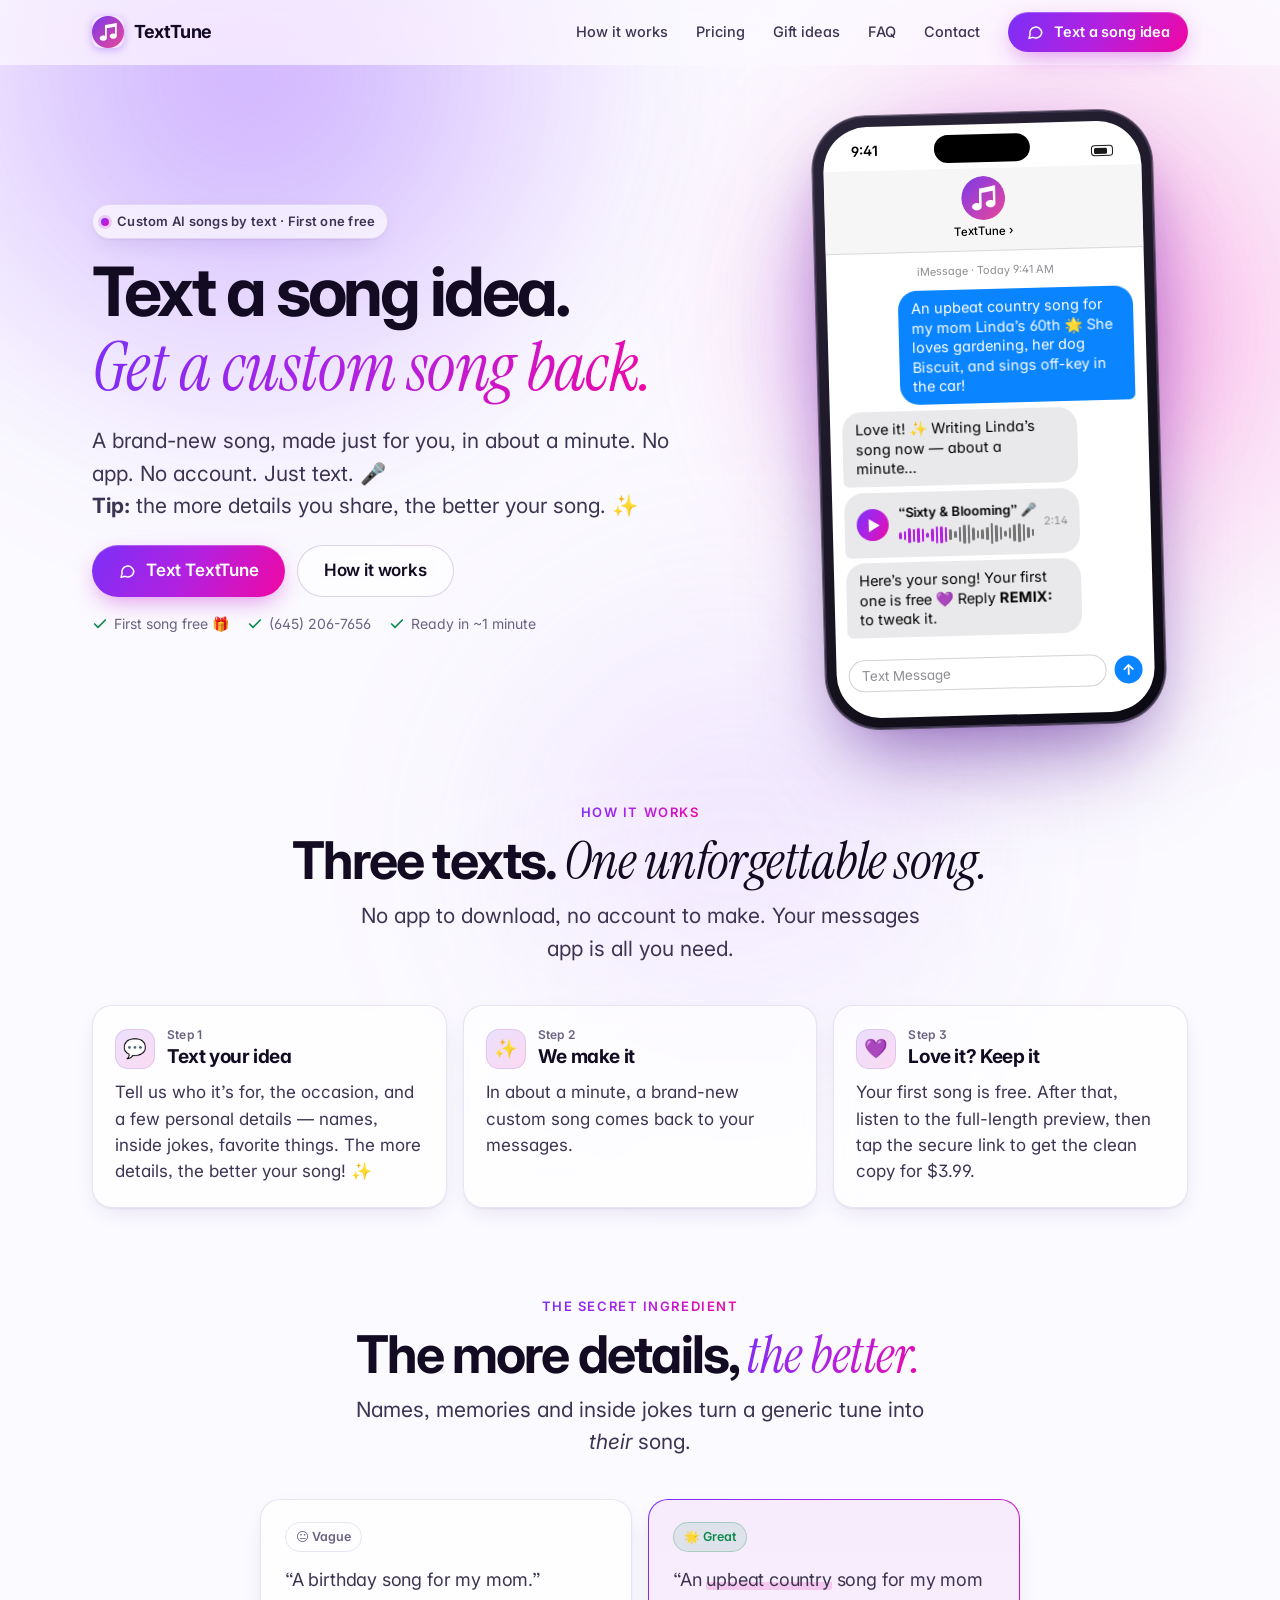
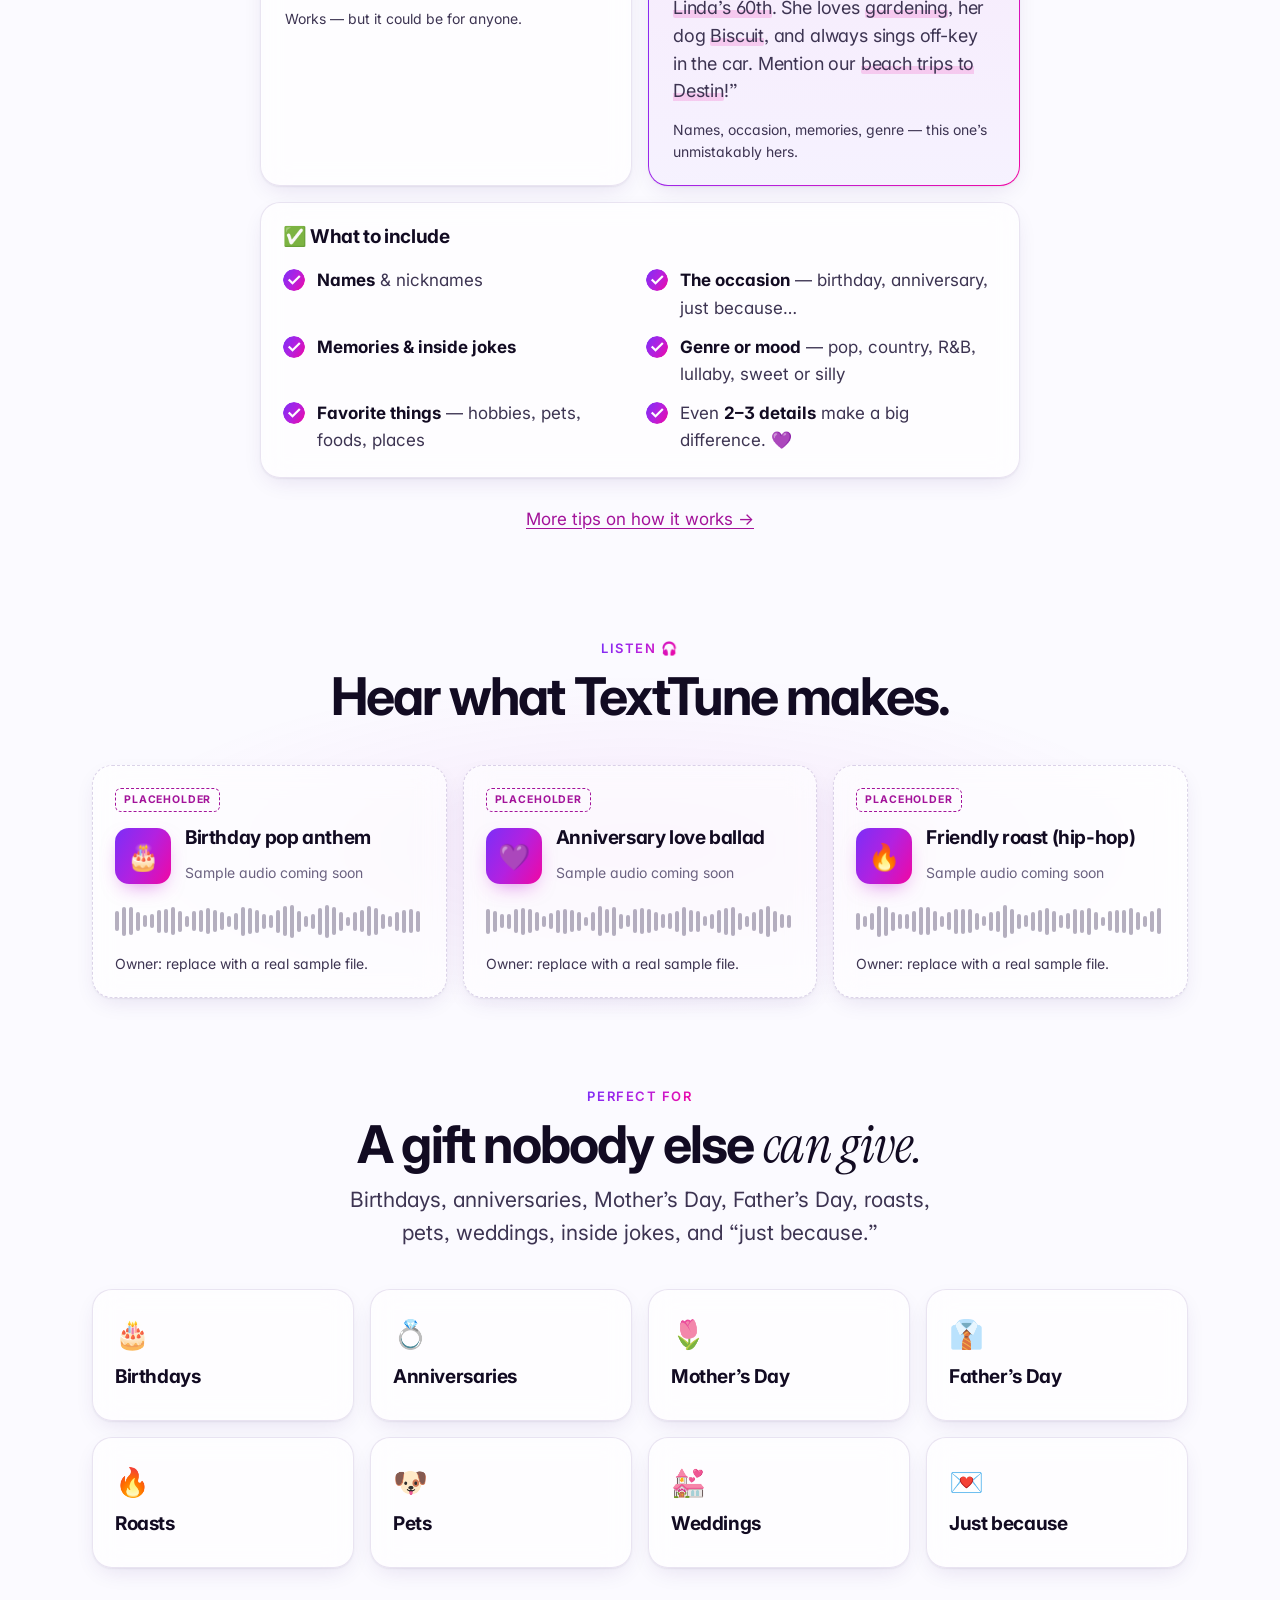
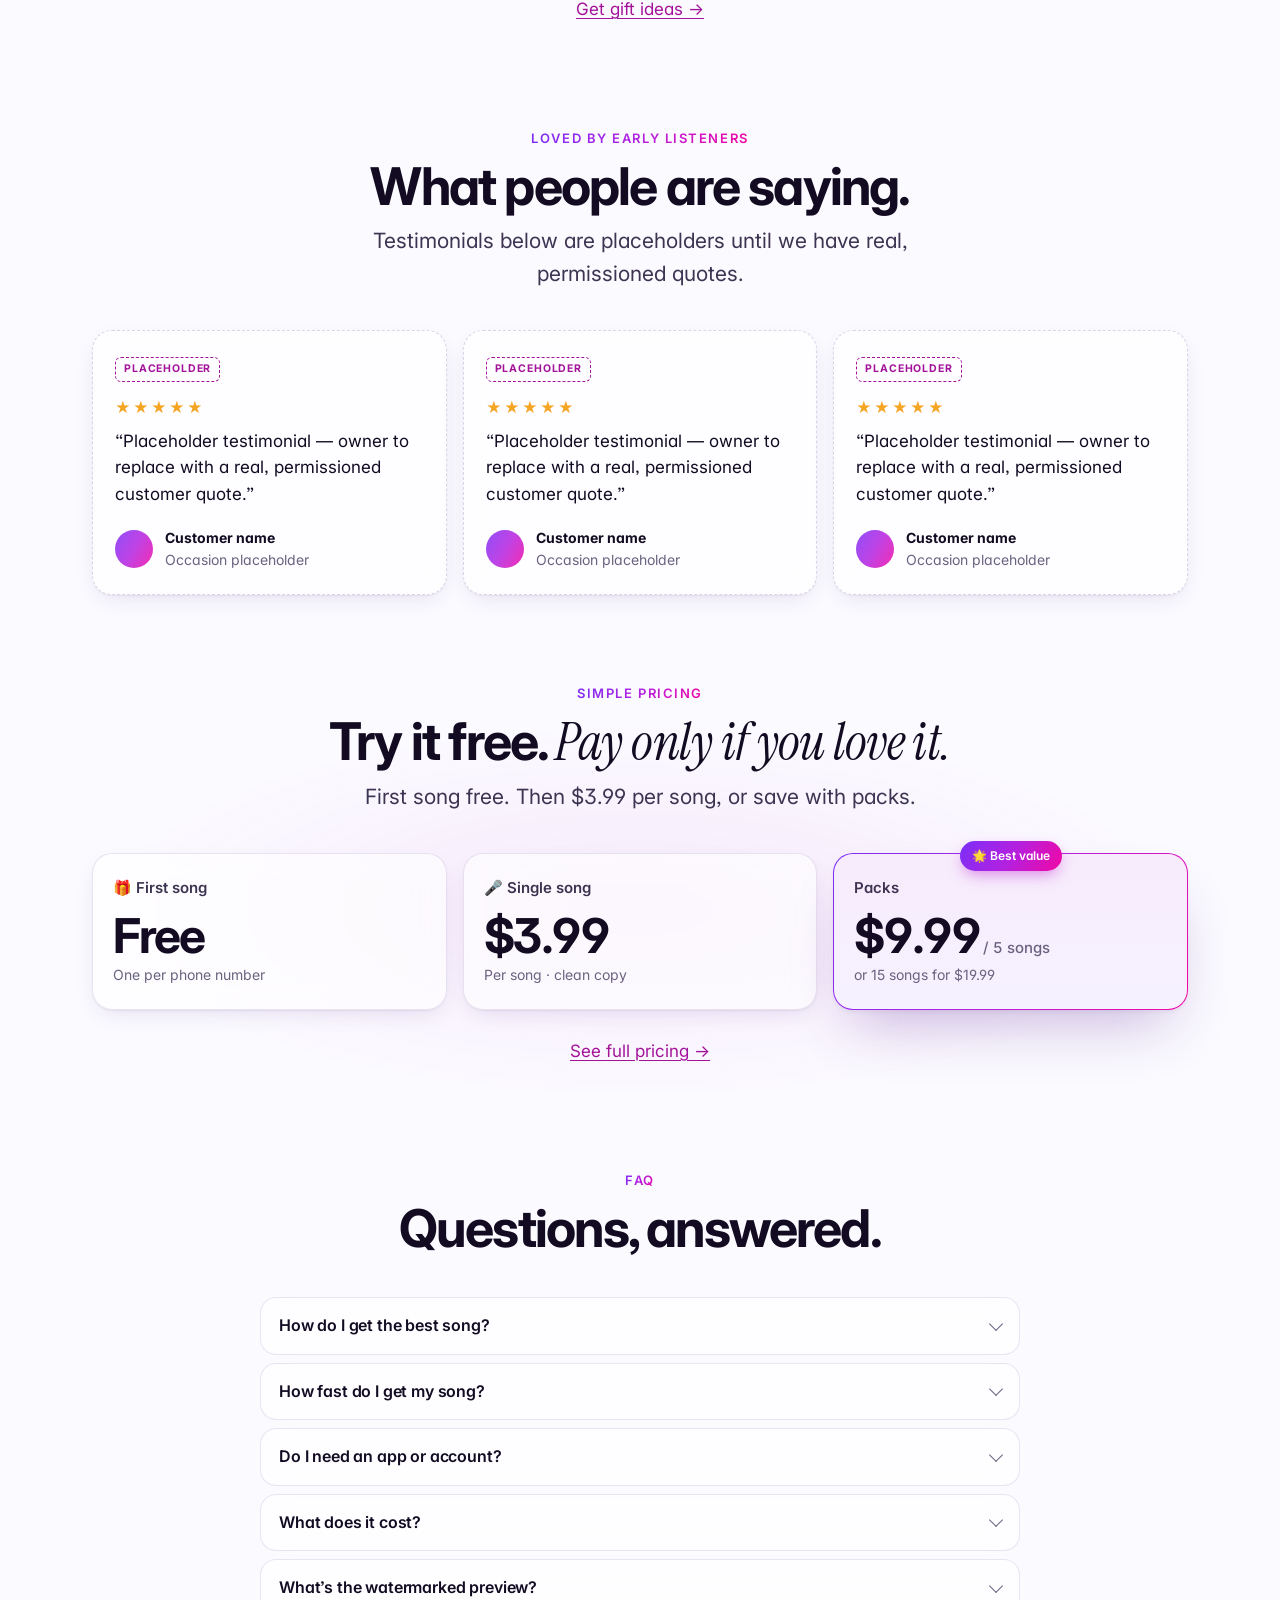
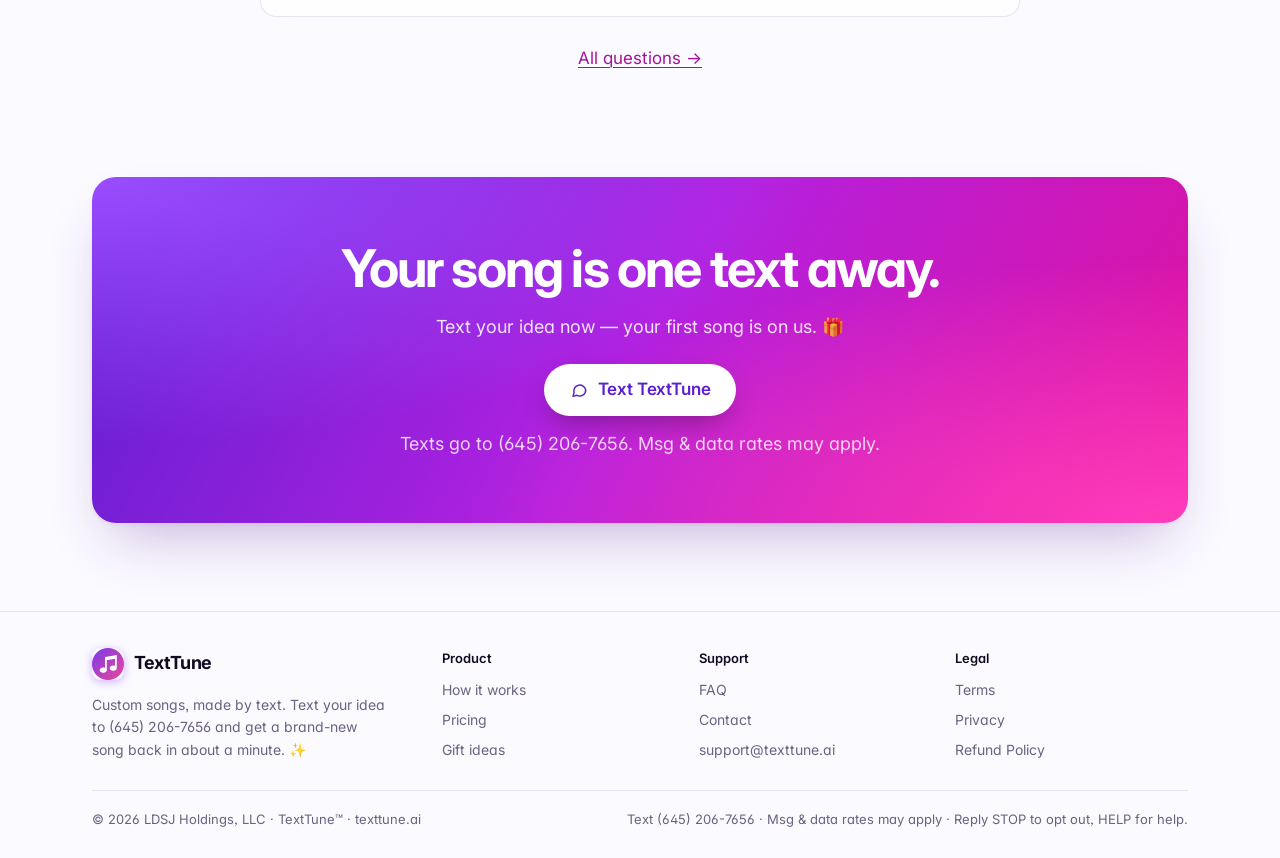
==== commit 955c2edf: "Site v4: tighten spacing, compact step cards, phone mockup fits conversation, remove overlapping bad" ====
--- a/index.html
+++ b/index.html
@@ -33,11 +33,11 @@
 <div class="chead"><img src="logo-256.png" alt=""><span>TextTune ›</span></div>
 <div class="thread"><div class="ts">iMessage · Today 9:41 AM</div>
 <div class="bub me msg m1">An upbeat country song for my mom Linda’s 60th 🌟 She loves gardening, her dog Biscuit, and sings off-key in the car!</div>
-<div class="bub them msg m2 typing"><i></i><i></i><i></i></div>
-<div class="bub them msg m3">Love it! ✨ Writing Linda’s song now — about a minute…</div>
+<div class="stack"><div class="bub them msg m2 typing"><i></i><i></i><i></i></div>
+<div class="bub them msg m3">Love it! ✨ Writing Linda’s song now — about a minute…</div></div>
 <div class="bub them msg m4 audio"><span class="play"><svg viewBox="0 0 10 12"><path d="M0 0l10 6-10 6z"/></svg></span><span class="meta2"><span class="ttl">“Sixty &amp; Blooming” 🎤</span><div class="wave" aria-hidden="true"><i class="on" style="height:31%;animation-delay:-0.60s"></i><i class="on" style="height:44%;animation-delay:-0.66s"></i><i class="on" style="height:72%;animation-delay:-0.07s"></i><i class="on" style="height:63%;animation-delay:-0.92s"></i><i class="on" style="height:66%;animation-delay:-0.26s"></i><i class="on" style="height:60%;animation-delay:-0.52s"></i><i class="on" style="height:26%;animation-delay:-0.52s"></i><i class="on" style="height:56%;animation-delay:-0.17s"></i><i class="on" style="height:77%;animation-delay:-0.95s"></i><i class="on" style="height:79%;animation-delay:-0.82s"></i><i class="on" style="height:72%;animation-delay:-0.07s"></i><i class="" style="height:47%;animation-delay:-0.65s"></i><i class="" style="height:33%;animation-delay:-0.03s"></i><i class="" style="height:68%;animation-delay:-0.52s"></i><i class="" style="height:83%;animation-delay:-0.97s"></i><i class="" style="height:84%;animation-delay:-1.01s"></i><i class="" style="height:60%;animation-delay:-0.88s"></i><i class="" style="height:36%;animation-delay:-1.03s"></i><i class="" style="height:46%;animation-delay:-0.11s"></i><i class="" style="height:58%;animation-delay:-0.24s"></i><i class="" style="height:93%;animation-delay:-0.48s"></i><i class="" style="height:78%;animation-delay:-0.33s"></i><i class="" style="height:56%;animation-delay:-0.42s"></i><i class="" style="height:27%;animation-delay:-0.64s"></i><i class="" style="height:51%;animation-delay:-0.99s"></i><i class="" style="height:76%;animation-delay:-1.02s"></i><i class="" style="height:90%;animation-delay:-1.09s"></i><i class="" style="height:75%;animation-delay:-0.18s"></i><i class="" style="height:53%;animation-delay:-1.06s"></i><i class="" style="height:31%;animation-delay:-0.63s"></i></div></span><span class="dur">2:14</span></div>
 <div class="bub them msg m5">Here’s your song! Your first one is free 💜 Reply <b>REMIX:</b> to tweak it.</div>
-</div><div class="compose"><div>Text Message</div><b>↑</b></div></div></div></div></div></section><section class=""><div class="w"><div class="sh"><span class="kicker rv"><span>How it works</span></span><h2 class="rv d1">Three texts. <span class='it'>One unforgettable song.</span></h2><p class="lead rv d2">No app to download, no account to make. Your messages app is all you need.</p></div><div class="grid g3"><div class="card step rv d0"><div class="num"><b>1</b>Step 1</div><div class="icon" aria-hidden="true">💬</div><h3>Text your idea</h3><p>Tell us who it’s for, the occasion, and a few personal details — names, inside jokes, favorite things. The more details, the better your song! ✨</p></div><div class="card step rv d1"><div class="num"><b>2</b>Step 2</div><div class="icon" aria-hidden="true">✨</div><h3>We make it</h3><p>In about a minute, a brand-new custom song comes back to your messages.</p></div><div class="card step rv d2"><div class="num"><b>3</b>Step 3</div><div class="icon" aria-hidden="true">💜</div><h3>Love it? Keep it</h3><p>Your first song is free. After that, listen to the full-length preview, then tap the secure link to get the clean copy for $3.99.</p></div></div></div></section><section class=""><div class="w"><div class="sh"><span class="kicker rv"><span>The secret ingredient</span></span><h2 class="rv d1">The more details, <span class='it gt'>the better.</span></h2><p class="lead rv d2">Names, memories and inside jokes turn a generic tune into <i>their</i> song.</p></div><div class="narrow" style="margin:0 auto"><div class="grid g2 cmp"><div class="card rv"><span class="tag meh">😐 Vague</span><p class="quote">“A birthday song for my mom.”</p><p class="small" style="margin-top:14px">Works — but it could be for anyone.</p></div>
+</div><div class="compose"><div>Text Message</div><b>↑</b></div></div></div></div></div></section><section class=""><div class="w"><div class="sh"><span class="kicker rv"><span>How it works</span></span><h2 class="rv d1">Three texts. <span class='it'>One unforgettable song.</span></h2><p class="lead rv d2">No app to download, no account to make. Your messages app is all you need.</p></div><div class="grid g3"><div class="card step rv d0"><div class="sthead"><span class="icon" aria-hidden="true">💬</span><div><span class="stn">Step 1</span><h3>Text your idea</h3></div></div><p>Tell us who it’s for, the occasion, and a few personal details — names, inside jokes, favorite things. The more details, the better your song! ✨</p></div><div class="card step rv d1"><div class="sthead"><span class="icon" aria-hidden="true">✨</span><div><span class="stn">Step 2</span><h3>We make it</h3></div></div><p>In about a minute, a brand-new custom song comes back to your messages.</p></div><div class="card step rv d2"><div class="sthead"><span class="icon" aria-hidden="true">💜</span><div><span class="stn">Step 3</span><h3>Love it? Keep it</h3></div></div><p>Your first song is free. After that, listen to the full-length preview, then tap the secure link to get the clean copy for $3.99.</p></div></div></div></section><section class=""><div class="w"><div class="sh"><span class="kicker rv"><span>The secret ingredient</span></span><h2 class="rv d1">The more details, <span class='it gt'>the better.</span></h2><p class="lead rv d2">Names, memories and inside jokes turn a generic tune into <i>their</i> song.</p></div><div class="narrow" style="margin:0 auto"><div class="grid g2 cmp"><div class="card rv"><span class="tag meh">😐 Vague</span><p class="quote">“A birthday song for my mom.”</p><p class="small" style="margin-top:14px">Works — but it could be for anyone.</p></div>
 <div class="card great rv d1"><span class="tag ok">🌟 Great</span><p class="quote">“An <span class="hl">upbeat country</span> song for my mom <span class="hl">Linda’s 60th</span>. She loves <span class="hl">gardening</span>, her dog <span class="hl">Biscuit</span>, and always sings off-key in the car. Mention our <span class="hl">beach trips to Destin</span>!”</p><p class="small" style="margin-top:14px">Names, occasion, memories, genre — this one’s unmistakably hers.</p></div></div><div class="card rv" style="margin-top:16px"><h3 style="margin-bottom:18px">✅ What to include</h3><ul class="checks"><li><span><b>Names</b> &amp; nicknames</span></li><li><span><b>The occasion</b> — birthday, anniversary, just because…</span></li><li><span><b>Memories &amp; inside jokes</b></span></li><li><span><b>Genre or mood</b> — pop, country, R&amp;B, lullaby, sweet or silly</span></li><li><span><b>Favorite things</b> — hobbies, pets, foods, places</span></li><li><span>Even <b>2–3 details</b> make a big difference. 💜</span></li></ul></div><p style="text-align:center;margin-top:28px" class="rv"><a href="how-it-works.html">More tips on how it works →</a></p></div></div></section><section class="tint"><div class="w"><div class="sh"><span class="kicker rv"><span>Listen 🎧</span></span><h2 class="rv d1">Hear what TextTune makes.</h2></div><div class="grid g3"><div class="card sample ph rv d0"><span class="ph-badge">Placeholder</span><div class="top"><div class="cover" aria-hidden="true">🎂</div><div><h3>Birthday pop anthem</h3><span class="small">Sample audio coming soon</span></div></div><div class="wave" aria-hidden="true"><i class="" style="height:56%;animation-delay:-0.17s"></i><i class="" style="height:81%;animation-delay:-0.08s"></i><i class="" style="height:78%;animation-delay:-0.40s"></i><i class="" style="height:53%;animation-delay:-0.56s"></i><i class="" style="height:33%;animation-delay:-0.48s"></i><i class="" style="height:38%;animation-delay:-0.10s"></i><i class="" style="height:64%;animation-delay:-0.91s"></i><i class="" style="height:66%;animation-delay:-0.25s"></i><i class="" style="height:78%;animation-delay:-1.04s"></i><i class="" style="height:57%;animation-delay:-0.44s"></i><i class="" style="height:29%;animation-delay:-0.05s"></i><i class="" style="height:55%;animation-delay:-0.32s"></i><i class="" style="height:61%;animation-delay:-0.13s"></i><i class="" style="height:73%;animation-delay:-0.90s"></i><i class="" style="height:62%;animation-delay:-0.64s"></i><i class="" style="height:50%;animation-delay:-0.41s"></i><i class="" style="height:30%;animation-delay:-0.07s"></i><i class="" style="height:49%;animation-delay:-0.23s"></i><i class="" style="height:80%;animation-delay:-0.47s"></i><i class="" style="height:72%;animation-delay:-0.64s"></i><i class="" style="height:64%;animation-delay:-0.33s"></i><i class="" style="height:43%;animation-delay:-0.77s"></i><i class="" style="height:36%;animation-delay:-0.63s"></i><i class="" style="height:64%;animation-delay:-0.96s"></i><i class="" style="height:84%;animation-delay:-0.32s"></i><i class="" style="height:90%;animation-delay:-0.13s"></i><i class="" style="height:57%;animation-delay:-0.83s"></i><i class="" style="height:31%;animation-delay:-0.54s"></i><i class="" style="height:40%;animation-delay:-0.74s"></i><i class="" style="height:76%;animation-delay:-0.63s"></i><i class="" style="height:90%;animation-delay:-0.35s"></i><i class="" style="height:78%;animation-delay:-0.65s"></i><i class="" style="height:53%;animation-delay:-0.50s"></i><i class="" style="height:26%;animation-delay:-1.04s"></i><i class="" style="height:53%;animation-delay:-0.73s"></i><i class="" style="height:61%;animation-delay:-0.77s"></i><i class="" style="height:83%;animation-delay:-1.09s"></i><i class="" style="height:76%;animation-delay:-0.31s"></i><i class="" style="height:43%;animation-delay:-0.74s"></i><i class="" style="height:31%;animation-delay:-0.51s"></i><i class="" style="height:54%;animation-delay:-0.13s"></i><i class="" style="height:63%;animation-delay:-0.85s"></i><i class="" style="height:66%;animation-delay:-0.27s"></i><i class="" style="height:60%;animation-delay:-0.96s"></i></div><p class="small">Owner: replace with a real sample file.</p><!-- PLACEHOLDER: <audio controls preload="none" src="samples/birthday.mp3"></audio> --></div><div class="card sample ph rv d1"><span class="ph-badge">Placeholder</span><div class="top"><div class="cover" aria-hidden="true">💜</div><div><h3>Anniversary love ballad</h3><span class="small">Sample audio coming soon</span></div></div><div class="wave" aria-hidden="true"><i class="" style="height:70%;animation-delay:-1.06s"></i><i class="" style="height:57%;animation-delay:-0.78s"></i><i class="" style="height:38%;animation-delay:-0.27s"></i><i class="" style="height:40%;animation-delay:-0.23s"></i><i class="" style="height:66%;animation-delay:-0.51s"></i><i class="" style="height:76%;animation-delay:-0.54s"></i><i class="" style="height:67%;animation-delay:-0.91s"></i><i class="" style="height:52%;animation-delay:-0.26s"></i><i class="" style="height:31%;animation-delay:-0.29s"></i><i class="" style="height:44%;animation-delay:-0.99s"></i><i class="" style="height:65%;animation-delay:-0.13s"></i><i class="" style="height:71%;animation-delay:-1.09s"></i><i class="" style="height:61%;animation-delay:-0.68s"></i><i class="" style="height:51%;animation-delay:-0.73s"></i><i class="" style="height:25%;animation-delay:-0.76s"></i><i class="" style="height:52%;animation-delay:-0.71s"></i><i class="" style="height:84%;animation-delay:-0.64s"></i><i class="" style="height:67%;animation-delay:-0.07s"></i><i class="" style="height:80%;animation-delay:-0.54s"></i><i class="" style="height:42%;animation-delay:-1.04s"></i><i class="" style="height:33%;animation-delay:-0.80s"></i><i class="" style="height:67%;animation-delay:-0.31s"></i><i class="" style="height:72%;animation-delay:-0.97s"></i><i class="" style="height:66%;animation-delay:-0.84s"></i><i class="" style="height:54%;animation-delay:-0.76s"></i><i class="" style="height:39%;animation-delay:-1.04s"></i><i class="" style="height:44%;animation-delay:-0.55s"></i><i class="" style="height:58%;animation-delay:-0.17s"></i><i class="" style="height:79%;animation-delay:-0.56s"></i><i class="" style="height:62%;animation-delay:-0.99s"></i><i class="" style="height:57%;animation-delay:-0.77s"></i><i class="" style="height:28%;animation-delay:-0.27s"></i><i class="" style="height:42%;animation-delay:-0.38s"></i><i class="" style="height:64%;animation-delay:-0.47s"></i><i class="" style="height:75%;animation-delay:-0.92s"></i><i class="" style="height:81%;animation-delay:-0.19s"></i><i class="" style="height:48%;animation-delay:-0.18s"></i><i class="" style="height:29%;animation-delay:-1.07s"></i><i class="" style="height:51%;animation-delay:-0.84s"></i><i class="" style="height:69%;animation-delay:-0.01s"></i><i class="" style="height:86%;animation-delay:-0.38s"></i><i class="" style="height:58%;animation-delay:-0.48s"></i><i class="" style="height:39%;animation-delay:-0.45s"></i><i class="" style="height:37%;animation-delay:-0.46s"></i></div><p class="small">Owner: replace with a real sample file.</p><!-- PLACEHOLDER: <audio controls preload="none" src="samples/anniversary.mp3"></audio> --></div><div class="card sample ph rv d2"><span class="ph-badge">Placeholder</span><div class="top"><div class="cover" aria-hidden="true">🔥</div><div><h3>Friendly roast (hip-hop)</h3><span class="small">Sample audio coming soon</span></div></div><div class="wave" aria-hidden="true"><i class="" style="height:46%;animation-delay:-0.41s"></i><i class="" style="height:30%;animation-delay:-0.95s"></i><i class="" style="height:49%;animation-delay:-0.55s"></i><i class="" style="height:87%;animation-delay:-0.09s"></i><i class="" style="height:79%;animation-delay:-0.68s"></i><i class="" style="height:53%;animation-delay:-0.42s"></i><i class="" style="height:40%;animation-delay:-0.50s"></i><i class="" style="height:42%;animation-delay:-0.17s"></i><i class="" style="height:59%;animation-delay:-0.12s"></i><i class="" style="height:78%;animation-delay:-1.02s"></i><i class="" style="height:78%;animation-delay:-0.85s"></i><i class="" style="height:55%;animation-delay:-0.82s"></i><i class="" style="height:29%;animation-delay:-0.32s"></i><i class="" style="height:50%;animation-delay:-0.80s"></i><i class="" style="height:68%;animation-delay:-0.10s"></i><i class="" style="height:71%;animation-delay:-0.23s"></i><i class="" style="height:66%;animation-delay:-0.89s"></i><i class="" style="height:46%;animation-delay:-0.98s"></i><i class="" style="height:28%;animation-delay:-0.06s"></i><i class="" style="height:53%;animation-delay:-0.54s"></i><i class="" style="height:60%;animation-delay:-0.47s"></i><i class="" style="height:91%;animation-delay:-0.12s"></i><i class="" style="height:69%;animation-delay:-0.13s"></i><i class="" style="height:43%;animation-delay:-0.98s"></i><i class="" style="height:34%;animation-delay:-0.01s"></i><i class="" style="height:53%;animation-delay:-0.59s"></i><i class="" style="height:62%;animation-delay:-0.09s"></i><i class="" style="height:76%;animation-delay:-1.01s"></i><i class="" style="height:59%;animation-delay:-0.44s"></i><i class="" style="height:35%;animation-delay:-0.10s"></i><i class="" style="height:45%;animation-delay:-0.19s"></i><i class="" style="height:70%;animation-delay:-1.05s"></i><i class="" style="height:64%;animation-delay:-0.61s"></i><i class="" style="height:76%;animation-delay:-0.16s"></i><i class="" style="height:50%;animation-delay:-1.09s"></i><i class="" style="height:26%;animation-delay:-0.13s"></i><i class="" style="height:55%;animation-delay:-1.05s"></i><i class="" style="height:65%;animation-delay:-0.67s"></i><i class="" style="height:64%;animation-delay:-0.40s"></i><i class="" style="height:74%;animation-delay:-0.65s"></i><i class="" style="height:50%;animation-delay:-0.10s"></i><i class="" style="height:31%;animation-delay:-0.95s"></i><i class="" style="height:60%;animation-delay:-0.50s"></i><i class="" style="height:73%;animation-delay:-1.08s"></i></div><p class="small">Owner: replace with a real sample file.</p><!-- PLACEHOLDER: <audio controls preload="none" src="samples/roast.mp3"></audio> --></div></div></div></section><section class=""><div class="w"><div class="sh"><span class="kicker rv"><span>Perfect for</span></span><h2 class="rv d1">A gift nobody else <span class='it'>can give.</span></h2><p class="lead rv d2">Birthdays, anniversaries, Mother’s Day, Father’s Day, roasts, pets, weddings, inside jokes, and “just because.”</p></div><div class="grid g4"><a class="card occ rv d0" href="gift-ideas.html"><span class="em" aria-hidden="true">🎂</span><h3>Birthdays</h3></a><a class="card occ rv d1" href="gift-ideas.html"><span class="em" aria-hidden="true">💍</span><h3>Anniversaries</h3></a><a class="card occ rv d2" href="gift-ideas.html"><span class="em" aria-hidden="true">🌷</span><h3>Mother’s Day</h3></a><a class="card occ rv d3" href="gift-ideas.html"><span class="em" aria-hidden="true">👔</span><h3>Father’s Day</h3></a><a class="card occ rv d0" href="gift-ideas.html"><span class="em" aria-hidden="true">🔥</span><h3>Roasts</h3></a><a class="card occ rv d1" href="gift-ideas.html"><span class="em" aria-hidden="true">🐶</span><h3>Pets</h3></a><a class="card occ rv d2" href="gift-ideas.html"><span class="em" aria-hidden="true">💒</span><h3>Weddings</h3></a><a class="card occ rv d3" href="gift-ideas.html"><span class="em" aria-hidden="true">💌</span><h3>Just because</h3></a></div><p style="text-align:center;margin-top:28px" class="rv"><a href="gift-ideas.html">Get gift ideas →</a></p></div></section><section class=""><div class="w"><div class="sh"><span class="kicker rv"><span>Loved by early listeners</span></span><h2 class="rv d1">What people are saying.</h2><p class="lead rv d2">Testimonials below are placeholders until we have real, permissioned quotes.</p></div><div class="grid g3"><figure class="card ph rv d0" style="margin:0"><span class="ph-badge">Placeholder</span><div class="stars" aria-hidden="true">★★★★★</div><blockquote class="tq" style="margin:0 0 20px">“Placeholder testimonial — owner to replace with a real, permissioned customer quote.”</blockquote><figcaption class="who"><span class="av" aria-hidden="true"></span><span><b>Customer name</b><span>Occasion placeholder</span></span></figcaption></figure><figure class="card ph rv d1" style="margin:0"><span class="ph-badge">Placeholder</span><div class="stars" aria-hidden="true">★★★★★</div><blockquote class="tq" style="margin:0 0 20px">“Placeholder testimonial — owner to replace with a real, permissioned customer quote.”</blockquote><figcaption class="who"><span class="av" aria-hidden="true"></span><span><b>Customer name</b><span>Occasion placeholder</span></span></figcaption></figure><figure class="card ph rv d2" style="margin:0"><span class="ph-badge">Placeholder</span><div class="stars" aria-hidden="true">★★★★★</div><blockquote class="tq" style="margin:0 0 20px">“Placeholder testimonial — owner to replace with a real, permissioned customer quote.”</blockquote><figcaption class="who"><span class="av" aria-hidden="true"></span><span><b>Customer name</b><span>Occasion placeholder</span></span></figcaption></figure></div></div></section><section class="tint"><div class="w"><div class="sh"><span class="kicker rv"><span>Simple pricing</span></span><h2 class="rv d1">Try it free. <span class='it'>Pay only if you love it.</span></h2><p class="lead rv d2">First song free. Then $3.99 per song, or save with packs.</p></div><div class="grid g3">
 <div class="card plan rv"><div class="nm">🎁 First song</div><div class="pr">Free</div><div class="per">One per phone number</div></div>
 <div class="card plan rv d1"><div class="nm">🎤 Single song</div><div class="pr">$3.99</div><div class="per">Per song · clean copy</div></div>
--- a/style.css
+++ b/style.css
@@ -315,3 +315,50 @@
 .aurora i:nth-child(3){opacity:.22}
 @media(prefers-color-scheme:dark){.aurora i:nth-child(1){opacity:.38}.aurora i:nth-child(2){opacity:.28}.aurora i:nth-child(3){opacity:.14}}
 @media(min-width:960px){.chip.c2{bottom:-2%}}
+/* v4 tightening */
+section{padding:44px 0}
+@media(min-width:900px){section{padding:72px 0}}
+.sh{margin-bottom:28px}.sh p{margin-top:10px}
+@media(min-width:900px){.sh{margin-bottom:40px}}
+.kicker{margin-bottom:10px}
+.hero{padding:20px 0 36px}.hero h1{margin:16px 0 14px}.hero .w{gap:36px}.ctas{margin-top:22px}.hero .meta{margin-top:16px}
+@media(min-width:960px){.hero{padding:48px 0 56px}}
+.card{padding:18px}
+@media(min-width:900px){.card{padding:22px}}
+.card p{line-height:1.55}
+.step .sthead{display:flex;align-items:center;gap:12px;margin-bottom:10px}
+.step .icon{margin:0;width:40px;height:40px;font-size:19px;flex:none}
+.step .stn{display:block;font-size:12px;font-weight:600;color:var(--mut);letter-spacing:.02em;line-height:1.2}
+.step h3{margin:2px 0 0}
+.occ .em{margin-bottom:8px}.occ .ex{margin-top:10px;padding-top:10px}
+.icon{margin-bottom:12px}
+.tq{margin-bottom:14px}.stars{margin-bottom:8px}
+.plan{padding:22px 20px}.plan .pr{margin:12px 0 4px}.plan ul{margin:16px 0 18px}
+.faq{gap:8px}.faq summary{padding:15px 48px 15px 18px;font-size:16px}.faq summary::after{right:18px}.faq .a{padding:0 18px 16px}
+.band{padding:36px 20px;border-radius:24px}
+@media(min-width:900px){.band{padding:64px 48px}}
+.ph-head{padding:28px 0 4px}.ph-head h1{margin:14px 0 10px}
+@media(min-width:900px){.ph-head{padding:64px 0 16px}}
+.page section{padding:24px 0}
+@media(min-width:900px){.page section{padding:36px 0}}
+.prose h2{margin:32px 0 10px}.prose h3{margin:20px 0 6px}.prose li{margin:5px 0}
+footer{padding:36px 0 28px;margin-top:16px}
+.fgrid{gap:24px;grid-template-columns:1fr 1fr}.fb{grid-column:1/-1}
+@media(min-width:800px){.fgrid{grid-template-columns:1.4fr 1fr 1fr 1fr}.fb{grid-column:auto}}
+footer h4{margin-bottom:10px}footer ul{gap:8px}
+.legal{margin-top:28px;padding-top:18px}
+/* phone: conversation fills the screen */
+.phone{aspect-ratio:auto;height:auto}
+.thread{justify-content:flex-start;padding-top:10px;flex:none}
+.screen{height:auto}
+.compose{margin-top:6px}
+.anim .m2{animation-name:pop,vanish}
+.chip{display:none}
+@media(min-width:960px){.chip{display:flex}.chip.c1{left:0;top:16%}.chip.c2{right:0;bottom:14%}}
+.stack{display:grid;justify-items:start}.stack>*{grid-area:1/1}
+.stack .typing{align-self:end}
+@keyframes vanish{to{opacity:0}}
+main section+section{padding-top:8px}
+@media(min-width:900px){main section+section{padding-top:16px}}
+.hero+section{padding-top:20px}
+.chip{display:none!important}
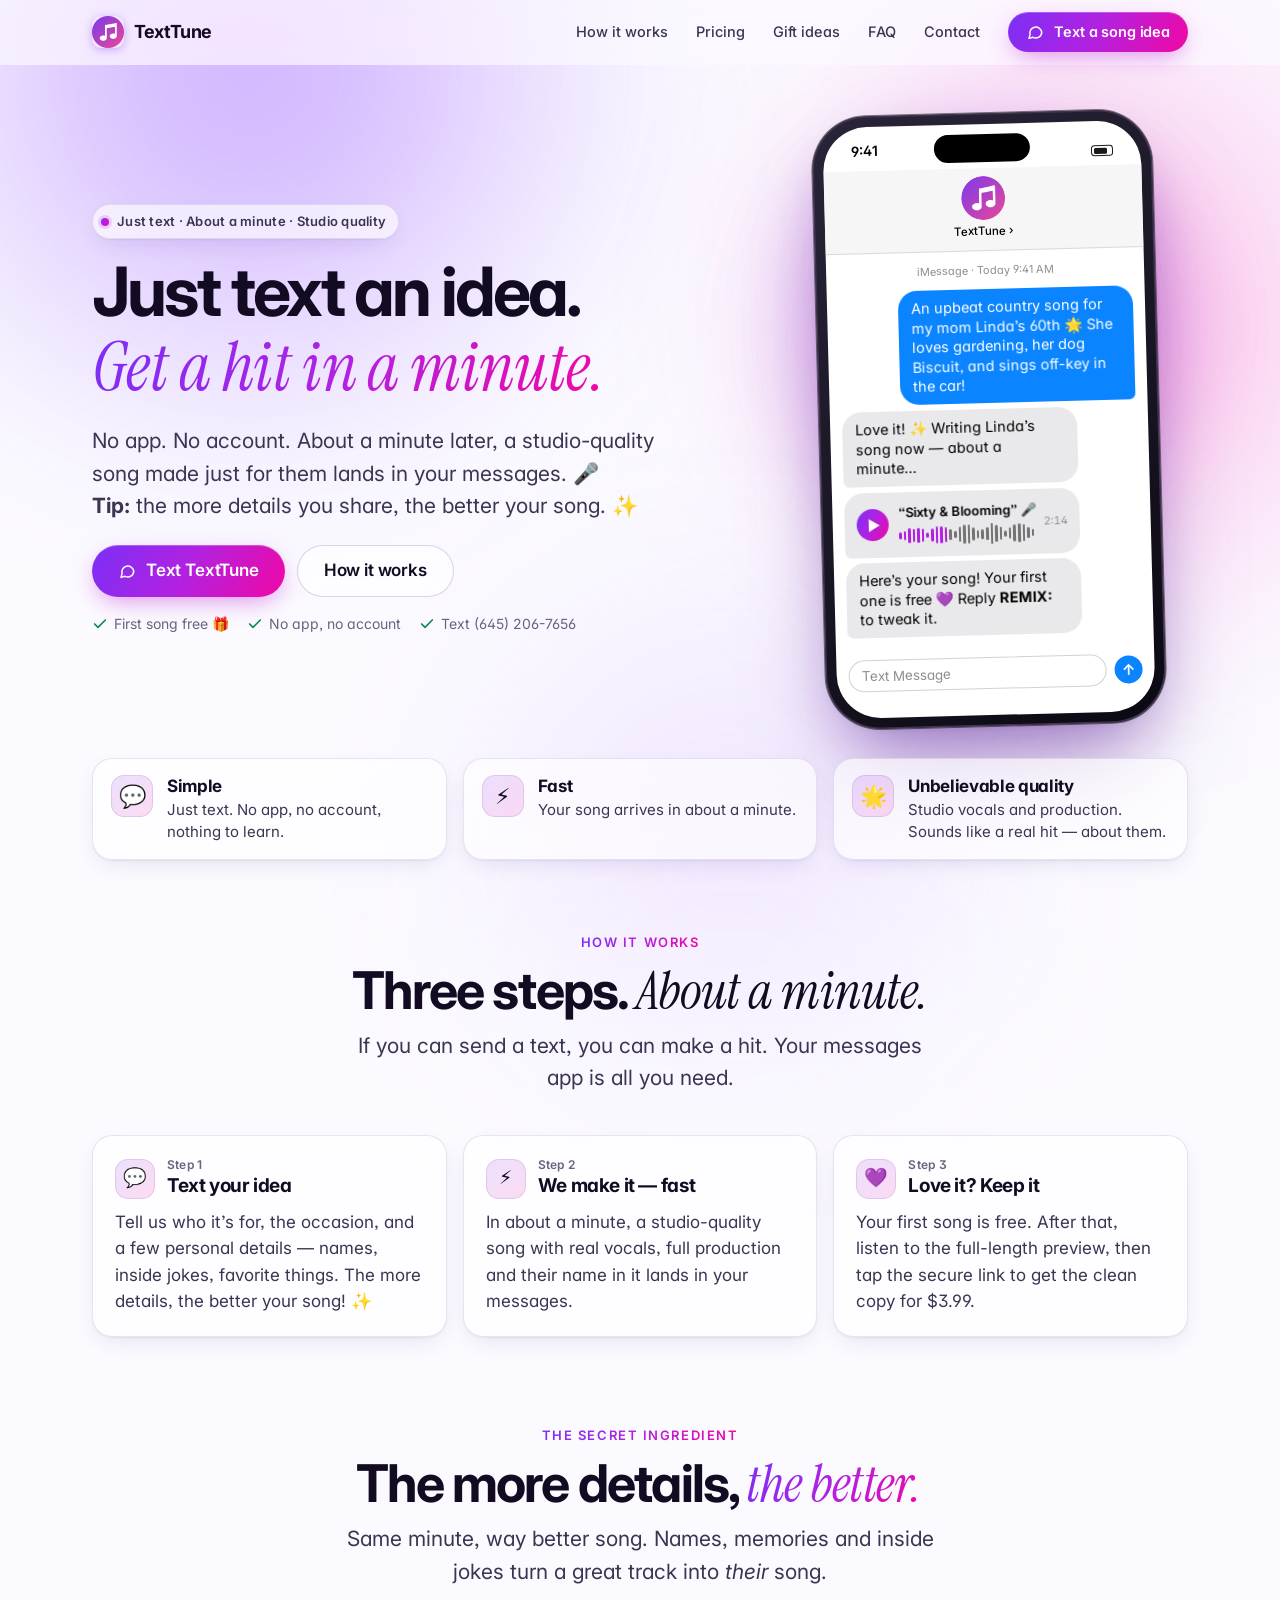
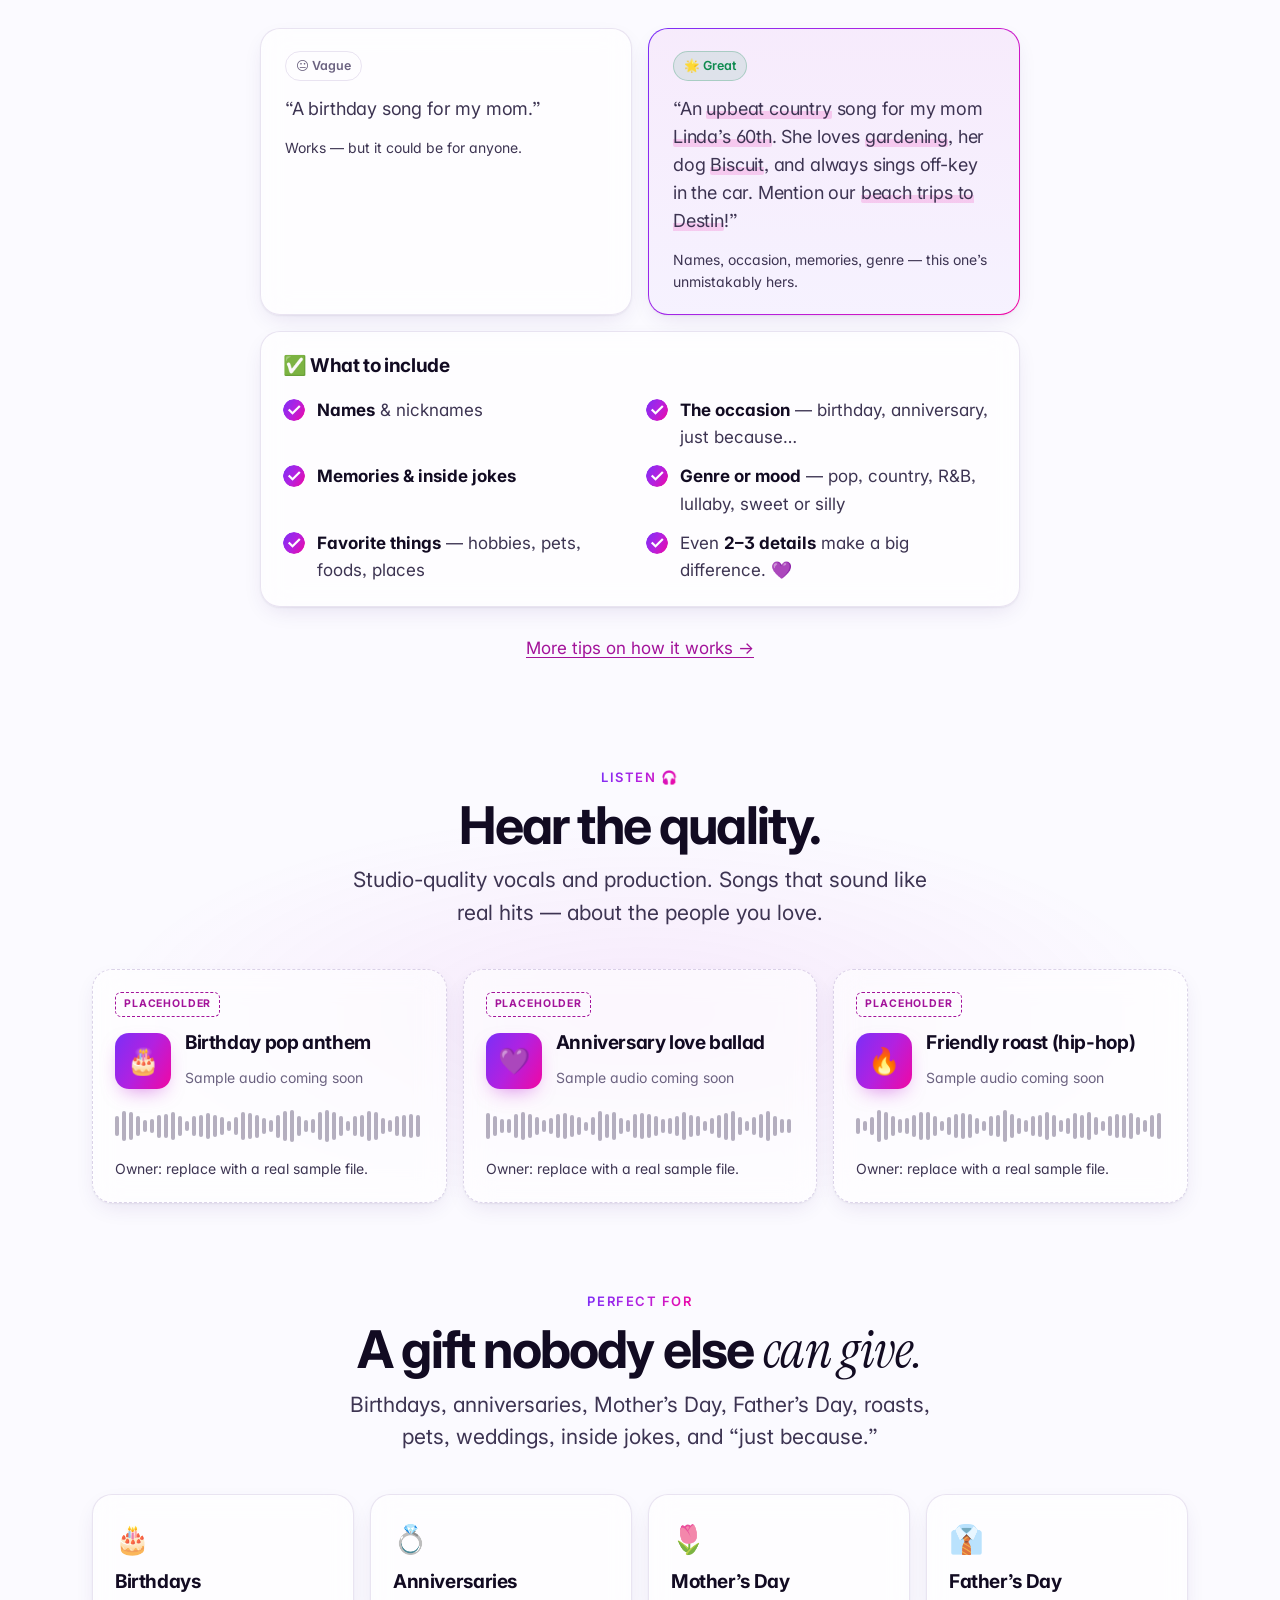
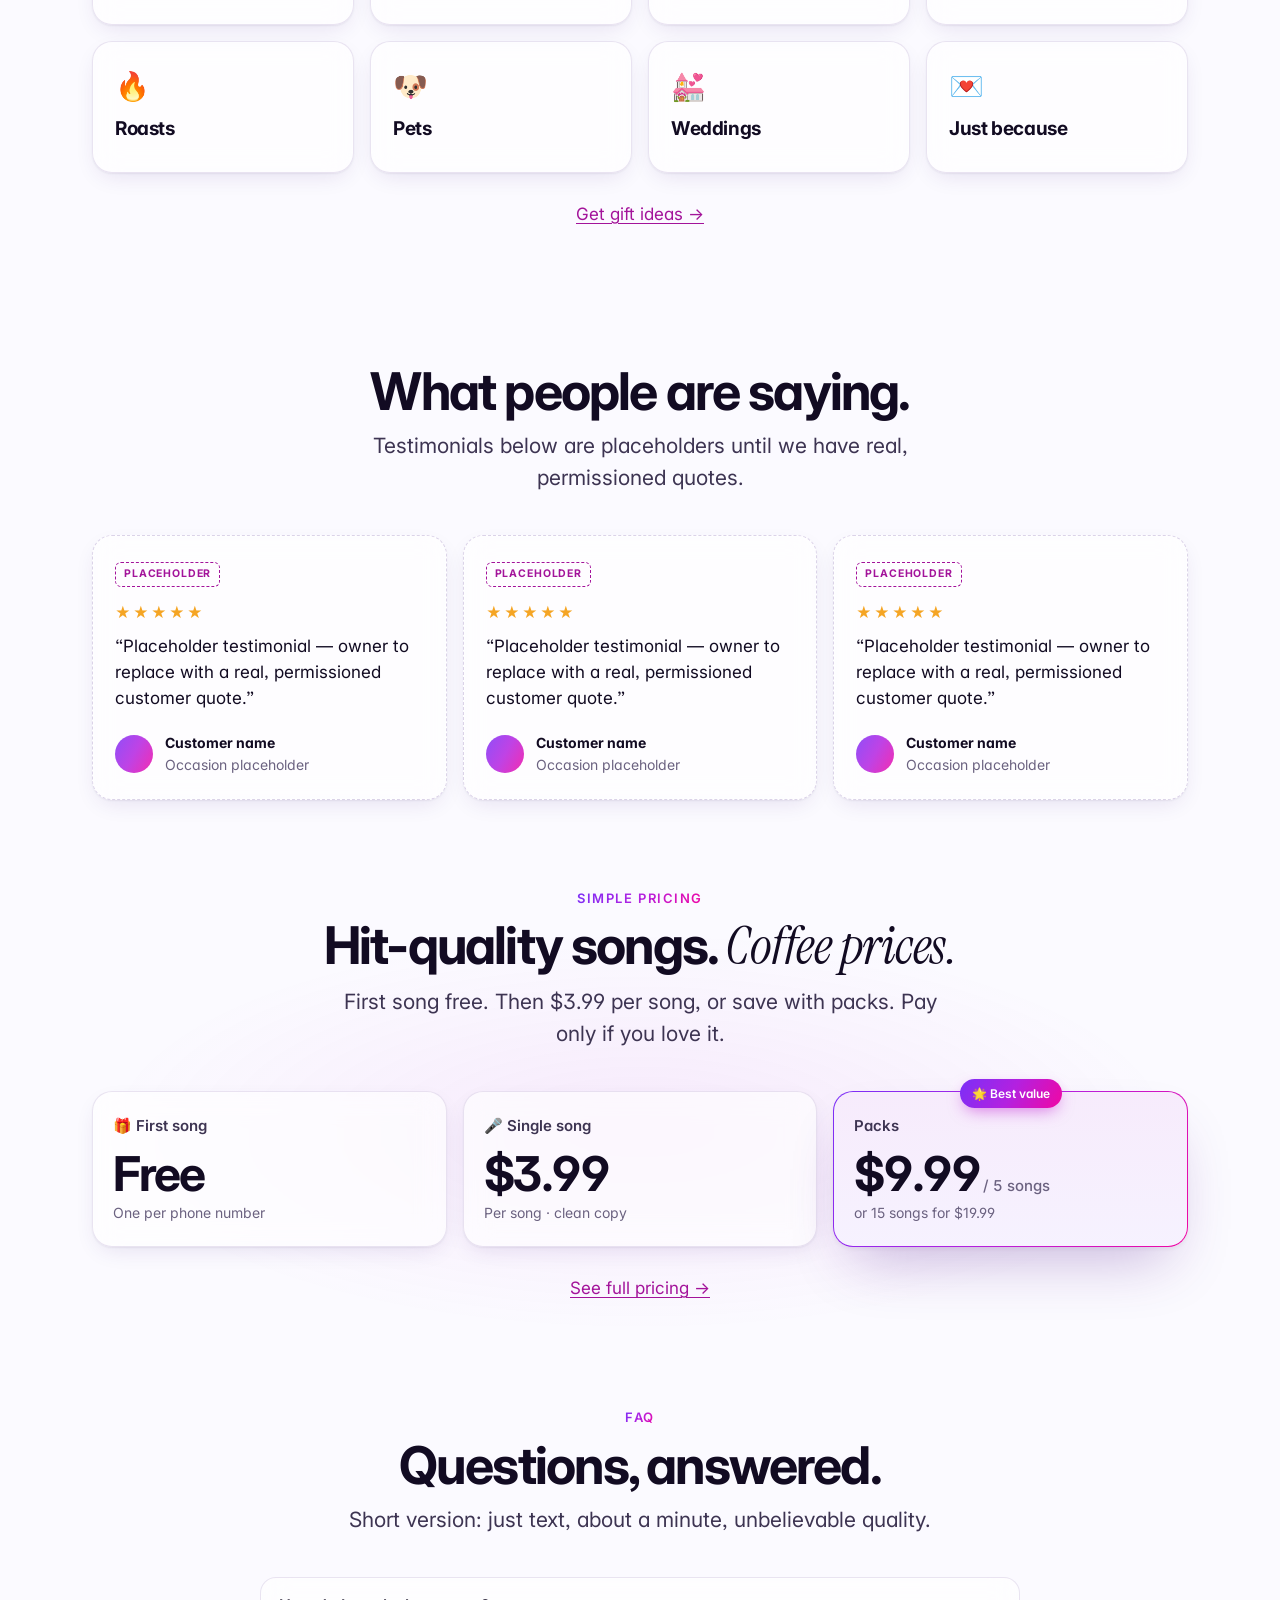
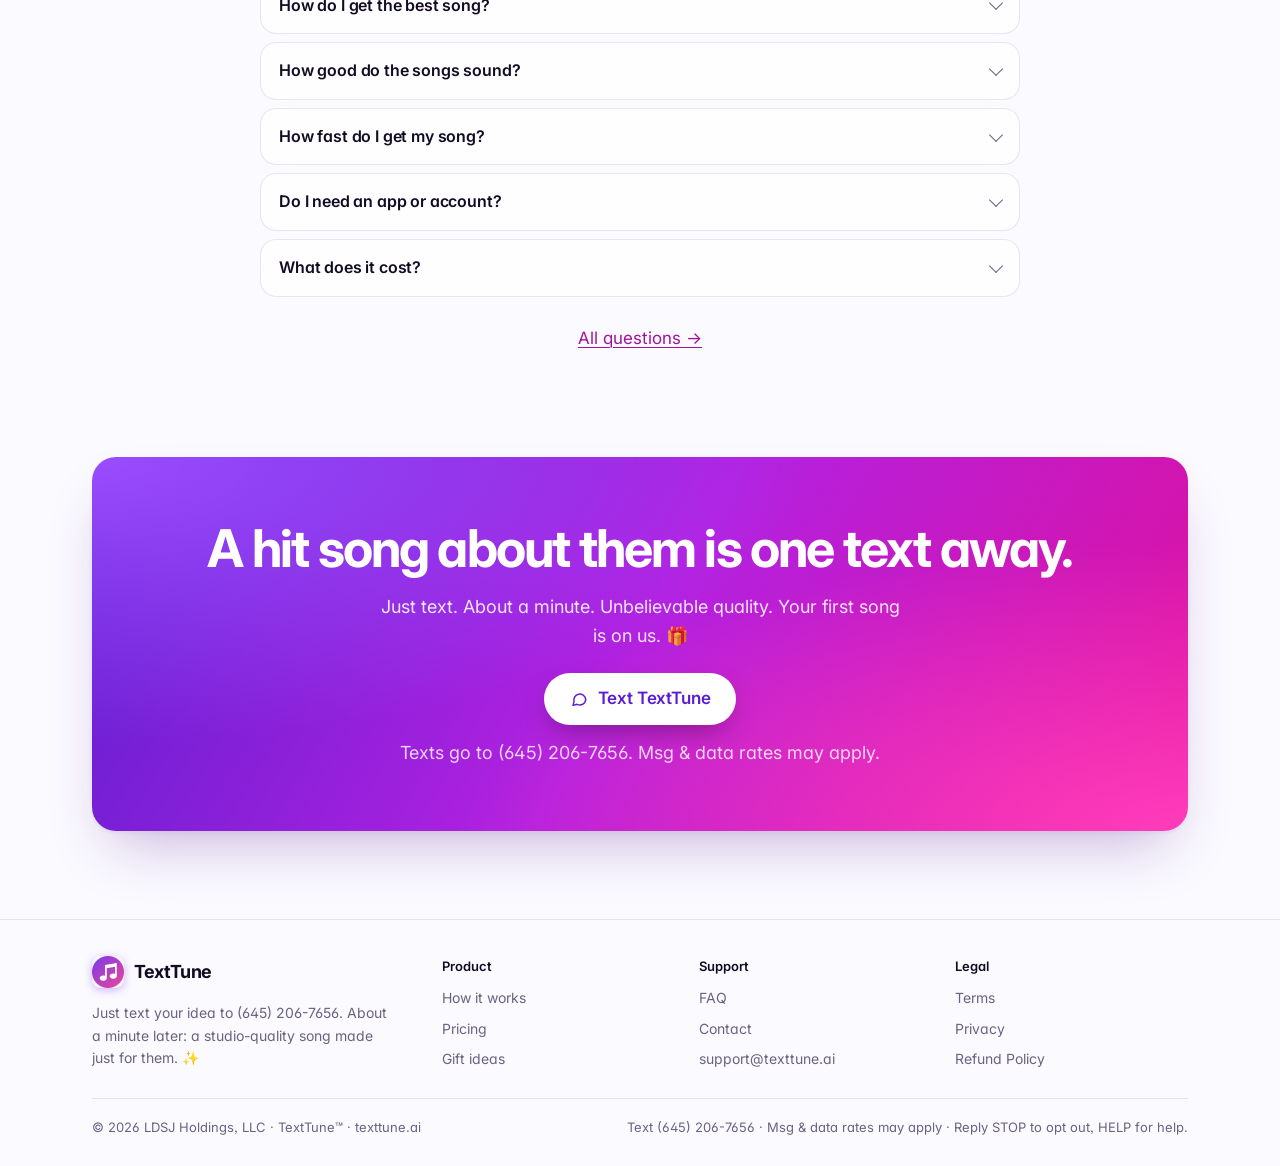
==== commit 555bbb08: "Site v5: three-pillar messaging (simple, fast, unbelievable quality), pillar strip, new OG image" ====
--- a/index.html
+++ b/index.html
@@ -1,10 +1,10 @@
 <!doctype html>
 <html lang="en"><head><meta charset="utf-8"><meta name="viewport" content="width=device-width,initial-scale=1,viewport-fit=cover">
-<title>TextTune ✨ Custom songs by text</title><meta name="description" content="Text a song idea, get a custom song back by text in about a minute. No app, no account. First song free.">
+<title>TextTune ✨ Just text. Get a hit song in a minute.</title><meta name="description" content="Just text an idea and get a studio-quality custom song back in about a minute. No app. No account. First song free.">
 <link rel="canonical" href="https://texttune.ai/">
 <meta name="theme-color" content="#fbfaff" media="(prefers-color-scheme: light)"><meta name="theme-color" content="#08060f" media="(prefers-color-scheme: dark)"><meta name="color-scheme" content="light dark">
-<meta property="og:type" content="website"><meta property="og:site_name" content="TextTune"><meta property="og:title" content="TextTune ✨ Custom songs by text"><meta property="og:description" content="Text a song idea, get a custom song back by text in about a minute. No app, no account. First song free."><meta property="og:url" content="https://texttune.ai/"><meta property="og:image" content="https://texttune.ai/og.png"><meta property="og:image:width" content="1200"><meta property="og:image:height" content="630">
-<meta name="twitter:card" content="summary_large_image"><meta name="twitter:title" content="TextTune ✨ Custom songs by text"><meta name="twitter:description" content="Text a song idea, get a custom song back by text in about a minute. No app, no account. First song free."><meta name="twitter:image" content="https://texttune.ai/og.png">
+<meta property="og:type" content="website"><meta property="og:site_name" content="TextTune"><meta property="og:title" content="TextTune ✨ Just text. Get a hit song in a minute."><meta property="og:description" content="Just text an idea and get a studio-quality custom song back in about a minute. No app. No account. First song free."><meta property="og:url" content="https://texttune.ai/"><meta property="og:image" content="https://texttune.ai/og.png"><meta property="og:image:width" content="1200"><meta property="og:image:height" content="630">
+<meta name="twitter:card" content="summary_large_image"><meta name="twitter:title" content="TextTune ✨ Just text. Get a hit song in a minute."><meta name="twitter:description" content="Just text an idea and get a studio-quality custom song back in about a minute. No app. No account. First song free."><meta name="twitter:image" content="https://texttune.ai/og.png">
 <link rel="icon" type="image/png" sizes="32x32" href="favicon-32.png"><link rel="icon" type="image/png" sizes="192x192" href="icon-192.png"><link rel="apple-touch-icon" href="apple-touch-icon.png"><link rel="manifest" href="site.webmanifest">
 <link rel="preconnect" href="https://fonts.googleapis.com"><link rel="preconnect" href="https://fonts.gstatic.com" crossorigin>
 <link rel="stylesheet" href="https://fonts.googleapis.com/css2?family=Inter:opsz,wght@14..32,400..700&amp;family=Instrument+Serif:ital@1&amp;display=swap">
@@ -20,11 +20,11 @@
 <button class="menu-btn" aria-expanded="false" aria-controls="panel" aria-label="Menu"><span></span></button></div>
 <div class="panel" id="panel" hidden><a href="how-it-works.html">How it works</a><a href="pricing.html">Pricing</a><a href="gift-ideas.html">Gift ideas</a><a href="faq.html">FAQ</a><a href="contact.html">Contact</a><a class="btn p" href="sms:+16452067656&amp;body=Song%20idea%3A%20"><svg viewBox="0 0 24 24" fill="none" stroke="currentColor" stroke-width="2" stroke-linecap="round" stroke-linejoin="round" aria-hidden="true"><path d="M21 12a8 8 0 0 1-11.6 7.1L4 20.5l1.4-5A8 8 0 1 1 21 12z"/></svg>Text a song idea</a></div></nav>
 <main id="main" class="home"><section class="hero"><div class="w"><div>
-<span class="eyebrow rv"><span class="dot"></span>Custom AI songs by text · First one free</span>
-<h1 class="rv d1">Text a song idea.<br><span class="it gt">Get a custom song back.</span></h1>
-<p class="lead rv d2">A brand-new song, made just for you, in about a minute. No app. No account. Just text. 🎤<br><b>Tip:</b> the more details you share, the better your song. ✨</p>
+<span class="eyebrow rv"><span class="dot"></span>Just text · About a minute · Studio quality</span>
+<h1 class="rv d1">Just text an idea.<br><span class="it gt">Get a hit in a minute.</span></h1>
+<p class="lead rv d2">No app. No account. About a minute later, a studio-quality song made just for them lands in your messages. 🎤<br><b>Tip:</b> the more details you share, the better your song. ✨</p>
 <div class="ctas rv d3"><a class="btn p" href="sms:+16452067656&amp;body=Song%20idea%3A%20"><svg viewBox="0 0 24 24" fill="none" stroke="currentColor" stroke-width="2" stroke-linecap="round" stroke-linejoin="round" aria-hidden="true"><path d="M21 12a8 8 0 0 1-11.6 7.1L4 20.5l1.4-5A8 8 0 1 1 21 12z"/></svg>Text TextTune</a><a class="btn s" href="how-it-works.html">How it works</a></div>
-<div class="meta rv d3"><span><svg viewBox="0 0 24 24" fill="none" stroke="currentColor" stroke-width="2.5" stroke-linecap="round" stroke-linejoin="round" aria-hidden="true"><path d="M20 6 9 17l-5-5"/></svg>First song free 🎁</span><span><svg viewBox="0 0 24 24" fill="none" stroke="currentColor" stroke-width="2.5" stroke-linecap="round" stroke-linejoin="round" aria-hidden="true"><path d="M20 6 9 17l-5-5"/></svg>(645) 206-7656</span><span><svg viewBox="0 0 24 24" fill="none" stroke="currentColor" stroke-width="2.5" stroke-linecap="round" stroke-linejoin="round" aria-hidden="true"><path d="M20 6 9 17l-5-5"/></svg>Ready in ~1 minute</span></div>
+<div class="meta rv d3"><span><svg viewBox="0 0 24 24" fill="none" stroke="currentColor" stroke-width="2.5" stroke-linecap="round" stroke-linejoin="round" aria-hidden="true"><path d="M20 6 9 17l-5-5"/></svg>First song free 🎁</span><span><svg viewBox="0 0 24 24" fill="none" stroke="currentColor" stroke-width="2.5" stroke-linecap="round" stroke-linejoin="round" aria-hidden="true"><path d="M20 6 9 17l-5-5"/></svg>No app, no account</span><span><svg viewBox="0 0 24 24" fill="none" stroke="currentColor" stroke-width="2.5" stroke-linecap="round" stroke-linejoin="round" aria-hidden="true"><path d="M20 6 9 17l-5-5"/></svg>Text (645) 206-7656</span></div>
 </div><div class="stage" role="img" aria-label="iPhone showing a sample TextTune conversation: someone texts a detailed song idea for their mom Linda's 60th birthday, and TextTune replies with a custom song audio preview.">
 <div class="chip c1 float" aria-hidden="true"><span class="ic">✨</span><span>Song ready<small>in about a minute</small></span></div>
 <div class="chip c2 float d" aria-hidden="true"><span class="ic">🎁</span><span>First song free<small>no app, no account</small></span></div>
@@ -37,14 +37,14 @@
 <div class="bub them msg m3">Love it! ✨ Writing Linda’s song now — about a minute…</div></div>
 <div class="bub them msg m4 audio"><span class="play"><svg viewBox="0 0 10 12"><path d="M0 0l10 6-10 6z"/></svg></span><span class="meta2"><span class="ttl">“Sixty &amp; Blooming” 🎤</span><div class="wave" aria-hidden="true"><i class="on" style="height:31%;animation-delay:-0.60s"></i><i class="on" style="height:44%;animation-delay:-0.66s"></i><i class="on" style="height:72%;animation-delay:-0.07s"></i><i class="on" style="height:63%;animation-delay:-0.92s"></i><i class="on" style="height:66%;animation-delay:-0.26s"></i><i class="on" style="height:60%;animation-delay:-0.52s"></i><i class="on" style="height:26%;animation-delay:-0.52s"></i><i class="on" style="height:56%;animation-delay:-0.17s"></i><i class="on" style="height:77%;animation-delay:-0.95s"></i><i class="on" style="height:79%;animation-delay:-0.82s"></i><i class="on" style="height:72%;animation-delay:-0.07s"></i><i class="" style="height:47%;animation-delay:-0.65s"></i><i class="" style="height:33%;animation-delay:-0.03s"></i><i class="" style="height:68%;animation-delay:-0.52s"></i><i class="" style="height:83%;animation-delay:-0.97s"></i><i class="" style="height:84%;animation-delay:-1.01s"></i><i class="" style="height:60%;animation-delay:-0.88s"></i><i class="" style="height:36%;animation-delay:-1.03s"></i><i class="" style="height:46%;animation-delay:-0.11s"></i><i class="" style="height:58%;animation-delay:-0.24s"></i><i class="" style="height:93%;animation-delay:-0.48s"></i><i class="" style="height:78%;animation-delay:-0.33s"></i><i class="" style="height:56%;animation-delay:-0.42s"></i><i class="" style="height:27%;animation-delay:-0.64s"></i><i class="" style="height:51%;animation-delay:-0.99s"></i><i class="" style="height:76%;animation-delay:-1.02s"></i><i class="" style="height:90%;animation-delay:-1.09s"></i><i class="" style="height:75%;animation-delay:-0.18s"></i><i class="" style="height:53%;animation-delay:-1.06s"></i><i class="" style="height:31%;animation-delay:-0.63s"></i></div></span><span class="dur">2:14</span></div>
 <div class="bub them msg m5">Here’s your song! Your first one is free 💜 Reply <b>REMIX:</b> to tweak it.</div>
-</div><div class="compose"><div>Text Message</div><b>↑</b></div></div></div></div></div></section><section class=""><div class="w"><div class="sh"><span class="kicker rv"><span>How it works</span></span><h2 class="rv d1">Three texts. <span class='it'>One unforgettable song.</span></h2><p class="lead rv d2">No app to download, no account to make. Your messages app is all you need.</p></div><div class="grid g3"><div class="card step rv d0"><div class="sthead"><span class="icon" aria-hidden="true">💬</span><div><span class="stn">Step 1</span><h3>Text your idea</h3></div></div><p>Tell us who it’s for, the occasion, and a few personal details — names, inside jokes, favorite things. The more details, the better your song! ✨</p></div><div class="card step rv d1"><div class="sthead"><span class="icon" aria-hidden="true">✨</span><div><span class="stn">Step 2</span><h3>We make it</h3></div></div><p>In about a minute, a brand-new custom song comes back to your messages.</p></div><div class="card step rv d2"><div class="sthead"><span class="icon" aria-hidden="true">💜</span><div><span class="stn">Step 3</span><h3>Love it? Keep it</h3></div></div><p>Your first song is free. After that, listen to the full-length preview, then tap the secure link to get the clean copy for $3.99.</p></div></div></div></section><section class=""><div class="w"><div class="sh"><span class="kicker rv"><span>The secret ingredient</span></span><h2 class="rv d1">The more details, <span class='it gt'>the better.</span></h2><p class="lead rv d2">Names, memories and inside jokes turn a generic tune into <i>their</i> song.</p></div><div class="narrow" style="margin:0 auto"><div class="grid g2 cmp"><div class="card rv"><span class="tag meh">😐 Vague</span><p class="quote">“A birthday song for my mom.”</p><p class="small" style="margin-top:14px">Works — but it could be for anyone.</p></div>
-<div class="card great rv d1"><span class="tag ok">🌟 Great</span><p class="quote">“An <span class="hl">upbeat country</span> song for my mom <span class="hl">Linda’s 60th</span>. She loves <span class="hl">gardening</span>, her dog <span class="hl">Biscuit</span>, and always sings off-key in the car. Mention our <span class="hl">beach trips to Destin</span>!”</p><p class="small" style="margin-top:14px">Names, occasion, memories, genre — this one’s unmistakably hers.</p></div></div><div class="card rv" style="margin-top:16px"><h3 style="margin-bottom:18px">✅ What to include</h3><ul class="checks"><li><span><b>Names</b> &amp; nicknames</span></li><li><span><b>The occasion</b> — birthday, anniversary, just because…</span></li><li><span><b>Memories &amp; inside jokes</b></span></li><li><span><b>Genre or mood</b> — pop, country, R&amp;B, lullaby, sweet or silly</span></li><li><span><b>Favorite things</b> — hobbies, pets, foods, places</span></li><li><span>Even <b>2–3 details</b> make a big difference. 💜</span></li></ul></div><p style="text-align:center;margin-top:28px" class="rv"><a href="how-it-works.html">More tips on how it works →</a></p></div></div></section><section class="tint"><div class="w"><div class="sh"><span class="kicker rv"><span>Listen 🎧</span></span><h2 class="rv d1">Hear what TextTune makes.</h2></div><div class="grid g3"><div class="card sample ph rv d0"><span class="ph-badge">Placeholder</span><div class="top"><div class="cover" aria-hidden="true">🎂</div><div><h3>Birthday pop anthem</h3><span class="small">Sample audio coming soon</span></div></div><div class="wave" aria-hidden="true"><i class="" style="height:56%;animation-delay:-0.17s"></i><i class="" style="height:81%;animation-delay:-0.08s"></i><i class="" style="height:78%;animation-delay:-0.40s"></i><i class="" style="height:53%;animation-delay:-0.56s"></i><i class="" style="height:33%;animation-delay:-0.48s"></i><i class="" style="height:38%;animation-delay:-0.10s"></i><i class="" style="height:64%;animation-delay:-0.91s"></i><i class="" style="height:66%;animation-delay:-0.25s"></i><i class="" style="height:78%;animation-delay:-1.04s"></i><i class="" style="height:57%;animation-delay:-0.44s"></i><i class="" style="height:29%;animation-delay:-0.05s"></i><i class="" style="height:55%;animation-delay:-0.32s"></i><i class="" style="height:61%;animation-delay:-0.13s"></i><i class="" style="height:73%;animation-delay:-0.90s"></i><i class="" style="height:62%;animation-delay:-0.64s"></i><i class="" style="height:50%;animation-delay:-0.41s"></i><i class="" style="height:30%;animation-delay:-0.07s"></i><i class="" style="height:49%;animation-delay:-0.23s"></i><i class="" style="height:80%;animation-delay:-0.47s"></i><i class="" style="height:72%;animation-delay:-0.64s"></i><i class="" style="height:64%;animation-delay:-0.33s"></i><i class="" style="height:43%;animation-delay:-0.77s"></i><i class="" style="height:36%;animation-delay:-0.63s"></i><i class="" style="height:64%;animation-delay:-0.96s"></i><i class="" style="height:84%;animation-delay:-0.32s"></i><i class="" style="height:90%;animation-delay:-0.13s"></i><i class="" style="height:57%;animation-delay:-0.83s"></i><i class="" style="height:31%;animation-delay:-0.54s"></i><i class="" style="height:40%;animation-delay:-0.74s"></i><i class="" style="height:76%;animation-delay:-0.63s"></i><i class="" style="height:90%;animation-delay:-0.35s"></i><i class="" style="height:78%;animation-delay:-0.65s"></i><i class="" style="height:53%;animation-delay:-0.50s"></i><i class="" style="height:26%;animation-delay:-1.04s"></i><i class="" style="height:53%;animation-delay:-0.73s"></i><i class="" style="height:61%;animation-delay:-0.77s"></i><i class="" style="height:83%;animation-delay:-1.09s"></i><i class="" style="height:76%;animation-delay:-0.31s"></i><i class="" style="height:43%;animation-delay:-0.74s"></i><i class="" style="height:31%;animation-delay:-0.51s"></i><i class="" style="height:54%;animation-delay:-0.13s"></i><i class="" style="height:63%;animation-delay:-0.85s"></i><i class="" style="height:66%;animation-delay:-0.27s"></i><i class="" style="height:60%;animation-delay:-0.96s"></i></div><p class="small">Owner: replace with a real sample file.</p><!-- PLACEHOLDER: <audio controls preload="none" src="samples/birthday.mp3"></audio> --></div><div class="card sample ph rv d1"><span class="ph-badge">Placeholder</span><div class="top"><div class="cover" aria-hidden="true">💜</div><div><h3>Anniversary love ballad</h3><span class="small">Sample audio coming soon</span></div></div><div class="wave" aria-hidden="true"><i class="" style="height:70%;animation-delay:-1.06s"></i><i class="" style="height:57%;animation-delay:-0.78s"></i><i class="" style="height:38%;animation-delay:-0.27s"></i><i class="" style="height:40%;animation-delay:-0.23s"></i><i class="" style="height:66%;animation-delay:-0.51s"></i><i class="" style="height:76%;animation-delay:-0.54s"></i><i class="" style="height:67%;animation-delay:-0.91s"></i><i class="" style="height:52%;animation-delay:-0.26s"></i><i class="" style="height:31%;animation-delay:-0.29s"></i><i class="" style="height:44%;animation-delay:-0.99s"></i><i class="" style="height:65%;animation-delay:-0.13s"></i><i class="" style="height:71%;animation-delay:-1.09s"></i><i class="" style="height:61%;animation-delay:-0.68s"></i><i class="" style="height:51%;animation-delay:-0.73s"></i><i class="" style="height:25%;animation-delay:-0.76s"></i><i class="" style="height:52%;animation-delay:-0.71s"></i><i class="" style="height:84%;animation-delay:-0.64s"></i><i class="" style="height:67%;animation-delay:-0.07s"></i><i class="" style="height:80%;animation-delay:-0.54s"></i><i class="" style="height:42%;animation-delay:-1.04s"></i><i class="" style="height:33%;animation-delay:-0.80s"></i><i class="" style="height:67%;animation-delay:-0.31s"></i><i class="" style="height:72%;animation-delay:-0.97s"></i><i class="" style="height:66%;animation-delay:-0.84s"></i><i class="" style="height:54%;animation-delay:-0.76s"></i><i class="" style="height:39%;animation-delay:-1.04s"></i><i class="" style="height:44%;animation-delay:-0.55s"></i><i class="" style="height:58%;animation-delay:-0.17s"></i><i class="" style="height:79%;animation-delay:-0.56s"></i><i class="" style="height:62%;animation-delay:-0.99s"></i><i class="" style="height:57%;animation-delay:-0.77s"></i><i class="" style="height:28%;animation-delay:-0.27s"></i><i class="" style="height:42%;animation-delay:-0.38s"></i><i class="" style="height:64%;animation-delay:-0.47s"></i><i class="" style="height:75%;animation-delay:-0.92s"></i><i class="" style="height:81%;animation-delay:-0.19s"></i><i class="" style="height:48%;animation-delay:-0.18s"></i><i class="" style="height:29%;animation-delay:-1.07s"></i><i class="" style="height:51%;animation-delay:-0.84s"></i><i class="" style="height:69%;animation-delay:-0.01s"></i><i class="" style="height:86%;animation-delay:-0.38s"></i><i class="" style="height:58%;animation-delay:-0.48s"></i><i class="" style="height:39%;animation-delay:-0.45s"></i><i class="" style="height:37%;animation-delay:-0.46s"></i></div><p class="small">Owner: replace with a real sample file.</p><!-- PLACEHOLDER: <audio controls preload="none" src="samples/anniversary.mp3"></audio> --></div><div class="card sample ph rv d2"><span class="ph-badge">Placeholder</span><div class="top"><div class="cover" aria-hidden="true">🔥</div><div><h3>Friendly roast (hip-hop)</h3><span class="small">Sample audio coming soon</span></div></div><div class="wave" aria-hidden="true"><i class="" style="height:46%;animation-delay:-0.41s"></i><i class="" style="height:30%;animation-delay:-0.95s"></i><i class="" style="height:49%;animation-delay:-0.55s"></i><i class="" style="height:87%;animation-delay:-0.09s"></i><i class="" style="height:79%;animation-delay:-0.68s"></i><i class="" style="height:53%;animation-delay:-0.42s"></i><i class="" style="height:40%;animation-delay:-0.50s"></i><i class="" style="height:42%;animation-delay:-0.17s"></i><i class="" style="height:59%;animation-delay:-0.12s"></i><i class="" style="height:78%;animation-delay:-1.02s"></i><i class="" style="height:78%;animation-delay:-0.85s"></i><i class="" style="height:55%;animation-delay:-0.82s"></i><i class="" style="height:29%;animation-delay:-0.32s"></i><i class="" style="height:50%;animation-delay:-0.80s"></i><i class="" style="height:68%;animation-delay:-0.10s"></i><i class="" style="height:71%;animation-delay:-0.23s"></i><i class="" style="height:66%;animation-delay:-0.89s"></i><i class="" style="height:46%;animation-delay:-0.98s"></i><i class="" style="height:28%;animation-delay:-0.06s"></i><i class="" style="height:53%;animation-delay:-0.54s"></i><i class="" style="height:60%;animation-delay:-0.47s"></i><i class="" style="height:91%;animation-delay:-0.12s"></i><i class="" style="height:69%;animation-delay:-0.13s"></i><i class="" style="height:43%;animation-delay:-0.98s"></i><i class="" style="height:34%;animation-delay:-0.01s"></i><i class="" style="height:53%;animation-delay:-0.59s"></i><i class="" style="height:62%;animation-delay:-0.09s"></i><i class="" style="height:76%;animation-delay:-1.01s"></i><i class="" style="height:59%;animation-delay:-0.44s"></i><i class="" style="height:35%;animation-delay:-0.10s"></i><i class="" style="height:45%;animation-delay:-0.19s"></i><i class="" style="height:70%;animation-delay:-1.05s"></i><i class="" style="height:64%;animation-delay:-0.61s"></i><i class="" style="height:76%;animation-delay:-0.16s"></i><i class="" style="height:50%;animation-delay:-1.09s"></i><i class="" style="height:26%;animation-delay:-0.13s"></i><i class="" style="height:55%;animation-delay:-1.05s"></i><i class="" style="height:65%;animation-delay:-0.67s"></i><i class="" style="height:64%;animation-delay:-0.40s"></i><i class="" style="height:74%;animation-delay:-0.65s"></i><i class="" style="height:50%;animation-delay:-0.10s"></i><i class="" style="height:31%;animation-delay:-0.95s"></i><i class="" style="height:60%;animation-delay:-0.50s"></i><i class="" style="height:73%;animation-delay:-1.08s"></i></div><p class="small">Owner: replace with a real sample file.</p><!-- PLACEHOLDER: <audio controls preload="none" src="samples/roast.mp3"></audio> --></div></div></div></section><section class=""><div class="w"><div class="sh"><span class="kicker rv"><span>Perfect for</span></span><h2 class="rv d1">A gift nobody else <span class='it'>can give.</span></h2><p class="lead rv d2">Birthdays, anniversaries, Mother’s Day, Father’s Day, roasts, pets, weddings, inside jokes, and “just because.”</p></div><div class="grid g4"><a class="card occ rv d0" href="gift-ideas.html"><span class="em" aria-hidden="true">🎂</span><h3>Birthdays</h3></a><a class="card occ rv d1" href="gift-ideas.html"><span class="em" aria-hidden="true">💍</span><h3>Anniversaries</h3></a><a class="card occ rv d2" href="gift-ideas.html"><span class="em" aria-hidden="true">🌷</span><h3>Mother’s Day</h3></a><a class="card occ rv d3" href="gift-ideas.html"><span class="em" aria-hidden="true">👔</span><h3>Father’s Day</h3></a><a class="card occ rv d0" href="gift-ideas.html"><span class="em" aria-hidden="true">🔥</span><h3>Roasts</h3></a><a class="card occ rv d1" href="gift-ideas.html"><span class="em" aria-hidden="true">🐶</span><h3>Pets</h3></a><a class="card occ rv d2" href="gift-ideas.html"><span class="em" aria-hidden="true">💒</span><h3>Weddings</h3></a><a class="card occ rv d3" href="gift-ideas.html"><span class="em" aria-hidden="true">💌</span><h3>Just because</h3></a></div><p style="text-align:center;margin-top:28px" class="rv"><a href="gift-ideas.html">Get gift ideas →</a></p></div></section><section class=""><div class="w"><div class="sh"><span class="kicker rv"><span>Loved by early listeners</span></span><h2 class="rv d1">What people are saying.</h2><p class="lead rv d2">Testimonials below are placeholders until we have real, permissioned quotes.</p></div><div class="grid g3"><figure class="card ph rv d0" style="margin:0"><span class="ph-badge">Placeholder</span><div class="stars" aria-hidden="true">★★★★★</div><blockquote class="tq" style="margin:0 0 20px">“Placeholder testimonial — owner to replace with a real, permissioned customer quote.”</blockquote><figcaption class="who"><span class="av" aria-hidden="true"></span><span><b>Customer name</b><span>Occasion placeholder</span></span></figcaption></figure><figure class="card ph rv d1" style="margin:0"><span class="ph-badge">Placeholder</span><div class="stars" aria-hidden="true">★★★★★</div><blockquote class="tq" style="margin:0 0 20px">“Placeholder testimonial — owner to replace with a real, permissioned customer quote.”</blockquote><figcaption class="who"><span class="av" aria-hidden="true"></span><span><b>Customer name</b><span>Occasion placeholder</span></span></figcaption></figure><figure class="card ph rv d2" style="margin:0"><span class="ph-badge">Placeholder</span><div class="stars" aria-hidden="true">★★★★★</div><blockquote class="tq" style="margin:0 0 20px">“Placeholder testimonial — owner to replace with a real, permissioned customer quote.”</blockquote><figcaption class="who"><span class="av" aria-hidden="true"></span><span><b>Customer name</b><span>Occasion placeholder</span></span></figcaption></figure></div></div></section><section class="tint"><div class="w"><div class="sh"><span class="kicker rv"><span>Simple pricing</span></span><h2 class="rv d1">Try it free. <span class='it'>Pay only if you love it.</span></h2><p class="lead rv d2">First song free. Then $3.99 per song, or save with packs.</p></div><div class="grid g3">
+</div><div class="compose"><div>Text Message</div><b>↑</b></div></div></div></div></div></section><section class="pillars"><div class="w"><div class="grid g3"><div class="card pillar rv d0"><span class="icon" aria-hidden="true">💬</span><div><h3>Simple</h3><p>Just text. No app, no account, nothing to learn.</p></div></div><div class="card pillar rv d1"><span class="icon" aria-hidden="true">⚡</span><div><h3>Fast</h3><p>Your song arrives in about a minute.</p></div></div><div class="card pillar rv d2"><span class="icon" aria-hidden="true">🌟</span><div><h3>Unbelievable quality</h3><p>Studio vocals and production. Sounds like a real hit — about them.</p></div></div></div></div></section><section class=""><div class="w"><div class="sh"><span class="kicker rv"><span>How it works</span></span><h2 class="rv d1">Three steps. <span class='it'>About a minute.</span></h2><p class="lead rv d2">If you can send a text, you can make a hit. Your messages app is all you need.</p></div><div class="grid g3"><div class="card step rv d0"><div class="sthead"><span class="icon" aria-hidden="true">💬</span><div><span class="stn">Step 1</span><h3>Text your idea</h3></div></div><p>Tell us who it’s for, the occasion, and a few personal details — names, inside jokes, favorite things. The more details, the better your song! ✨</p></div><div class="card step rv d1"><div class="sthead"><span class="icon" aria-hidden="true">⚡</span><div><span class="stn">Step 2</span><h3>We make it — fast</h3></div></div><p>In about a minute, a studio-quality song with real vocals, full production and their name in it lands in your messages.</p></div><div class="card step rv d2"><div class="sthead"><span class="icon" aria-hidden="true">💜</span><div><span class="stn">Step 3</span><h3>Love it? Keep it</h3></div></div><p>Your first song is free. After that, listen to the full-length preview, then tap the secure link to get the clean copy for $3.99.</p></div></div></div></section><section class=""><div class="w"><div class="sh"><span class="kicker rv"><span>The secret ingredient</span></span><h2 class="rv d1">The more details, <span class='it gt'>the better.</span></h2><p class="lead rv d2">Same minute, way better song. Names, memories and inside jokes turn a great track into <i>their</i> song.</p></div><div class="narrow" style="margin:0 auto"><div class="grid g2 cmp"><div class="card rv"><span class="tag meh">😐 Vague</span><p class="quote">“A birthday song for my mom.”</p><p class="small" style="margin-top:14px">Works — but it could be for anyone.</p></div>
+<div class="card great rv d1"><span class="tag ok">🌟 Great</span><p class="quote">“An <span class="hl">upbeat country</span> song for my mom <span class="hl">Linda’s 60th</span>. She loves <span class="hl">gardening</span>, her dog <span class="hl">Biscuit</span>, and always sings off-key in the car. Mention our <span class="hl">beach trips to Destin</span>!”</p><p class="small" style="margin-top:14px">Names, occasion, memories, genre — this one’s unmistakably hers.</p></div></div><div class="card rv" style="margin-top:16px"><h3 style="margin-bottom:18px">✅ What to include</h3><ul class="checks"><li><span><b>Names</b> &amp; nicknames</span></li><li><span><b>The occasion</b> — birthday, anniversary, just because…</span></li><li><span><b>Memories &amp; inside jokes</b></span></li><li><span><b>Genre or mood</b> — pop, country, R&amp;B, lullaby, sweet or silly</span></li><li><span><b>Favorite things</b> — hobbies, pets, foods, places</span></li><li><span>Even <b>2–3 details</b> make a big difference. 💜</span></li></ul></div><p style="text-align:center;margin-top:28px" class="rv"><a href="how-it-works.html">More tips on how it works →</a></p></div></div></section><section class="tint"><div class="w"><div class="sh"><span class="kicker rv"><span>Listen 🎧</span></span><h2 class="rv d1">Hear the quality.</h2><p class="lead rv d2">Studio-quality vocals and production. Songs that sound like real hits — about the people you love.</p></div><div class="grid g3"><div class="card sample ph rv d0"><span class="ph-badge">Placeholder</span><div class="top"><div class="cover" aria-hidden="true">🎂</div><div><h3>Birthday pop anthem</h3><span class="small">Sample audio coming soon</span></div></div><div class="wave" aria-hidden="true"><i class="" style="height:56%;animation-delay:-0.17s"></i><i class="" style="height:81%;animation-delay:-0.08s"></i><i class="" style="height:78%;animation-delay:-0.40s"></i><i class="" style="height:53%;animation-delay:-0.56s"></i><i class="" style="height:33%;animation-delay:-0.48s"></i><i class="" style="height:38%;animation-delay:-0.10s"></i><i class="" style="height:64%;animation-delay:-0.91s"></i><i class="" style="height:66%;animation-delay:-0.25s"></i><i class="" style="height:78%;animation-delay:-1.04s"></i><i class="" style="height:57%;animation-delay:-0.44s"></i><i class="" style="height:29%;animation-delay:-0.05s"></i><i class="" style="height:55%;animation-delay:-0.32s"></i><i class="" style="height:61%;animation-delay:-0.13s"></i><i class="" style="height:73%;animation-delay:-0.90s"></i><i class="" style="height:62%;animation-delay:-0.64s"></i><i class="" style="height:50%;animation-delay:-0.41s"></i><i class="" style="height:30%;animation-delay:-0.07s"></i><i class="" style="height:49%;animation-delay:-0.23s"></i><i class="" style="height:80%;animation-delay:-0.47s"></i><i class="" style="height:72%;animation-delay:-0.64s"></i><i class="" style="height:64%;animation-delay:-0.33s"></i><i class="" style="height:43%;animation-delay:-0.77s"></i><i class="" style="height:36%;animation-delay:-0.63s"></i><i class="" style="height:64%;animation-delay:-0.96s"></i><i class="" style="height:84%;animation-delay:-0.32s"></i><i class="" style="height:90%;animation-delay:-0.13s"></i><i class="" style="height:57%;animation-delay:-0.83s"></i><i class="" style="height:31%;animation-delay:-0.54s"></i><i class="" style="height:40%;animation-delay:-0.74s"></i><i class="" style="height:76%;animation-delay:-0.63s"></i><i class="" style="height:90%;animation-delay:-0.35s"></i><i class="" style="height:78%;animation-delay:-0.65s"></i><i class="" style="height:53%;animation-delay:-0.50s"></i><i class="" style="height:26%;animation-delay:-1.04s"></i><i class="" style="height:53%;animation-delay:-0.73s"></i><i class="" style="height:61%;animation-delay:-0.77s"></i><i class="" style="height:83%;animation-delay:-1.09s"></i><i class="" style="height:76%;animation-delay:-0.31s"></i><i class="" style="height:43%;animation-delay:-0.74s"></i><i class="" style="height:31%;animation-delay:-0.51s"></i><i class="" style="height:54%;animation-delay:-0.13s"></i><i class="" style="height:63%;animation-delay:-0.85s"></i><i class="" style="height:66%;animation-delay:-0.27s"></i><i class="" style="height:60%;animation-delay:-0.96s"></i></div><p class="small">Owner: replace with a real sample file.</p><!-- PLACEHOLDER: <audio controls preload="none" src="samples/birthday.mp3"></audio> --></div><div class="card sample ph rv d1"><span class="ph-badge">Placeholder</span><div class="top"><div class="cover" aria-hidden="true">💜</div><div><h3>Anniversary love ballad</h3><span class="small">Sample audio coming soon</span></div></div><div class="wave" aria-hidden="true"><i class="" style="height:70%;animation-delay:-1.06s"></i><i class="" style="height:57%;animation-delay:-0.78s"></i><i class="" style="height:38%;animation-delay:-0.27s"></i><i class="" style="height:40%;animation-delay:-0.23s"></i><i class="" style="height:66%;animation-delay:-0.51s"></i><i class="" style="height:76%;animation-delay:-0.54s"></i><i class="" style="height:67%;animation-delay:-0.91s"></i><i class="" style="height:52%;animation-delay:-0.26s"></i><i class="" style="height:31%;animation-delay:-0.29s"></i><i class="" style="height:44%;animation-delay:-0.99s"></i><i class="" style="height:65%;animation-delay:-0.13s"></i><i class="" style="height:71%;animation-delay:-1.09s"></i><i class="" style="height:61%;animation-delay:-0.68s"></i><i class="" style="height:51%;animation-delay:-0.73s"></i><i class="" style="height:25%;animation-delay:-0.76s"></i><i class="" style="height:52%;animation-delay:-0.71s"></i><i class="" style="height:84%;animation-delay:-0.64s"></i><i class="" style="height:67%;animation-delay:-0.07s"></i><i class="" style="height:80%;animation-delay:-0.54s"></i><i class="" style="height:42%;animation-delay:-1.04s"></i><i class="" style="height:33%;animation-delay:-0.80s"></i><i class="" style="height:67%;animation-delay:-0.31s"></i><i class="" style="height:72%;animation-delay:-0.97s"></i><i class="" style="height:66%;animation-delay:-0.84s"></i><i class="" style="height:54%;animation-delay:-0.76s"></i><i class="" style="height:39%;animation-delay:-1.04s"></i><i class="" style="height:44%;animation-delay:-0.55s"></i><i class="" style="height:58%;animation-delay:-0.17s"></i><i class="" style="height:79%;animation-delay:-0.56s"></i><i class="" style="height:62%;animation-delay:-0.99s"></i><i class="" style="height:57%;animation-delay:-0.77s"></i><i class="" style="height:28%;animation-delay:-0.27s"></i><i class="" style="height:42%;animation-delay:-0.38s"></i><i class="" style="height:64%;animation-delay:-0.47s"></i><i class="" style="height:75%;animation-delay:-0.92s"></i><i class="" style="height:81%;animation-delay:-0.19s"></i><i class="" style="height:48%;animation-delay:-0.18s"></i><i class="" style="height:29%;animation-delay:-1.07s"></i><i class="" style="height:51%;animation-delay:-0.84s"></i><i class="" style="height:69%;animation-delay:-0.01s"></i><i class="" style="height:86%;animation-delay:-0.38s"></i><i class="" style="height:58%;animation-delay:-0.48s"></i><i class="" style="height:39%;animation-delay:-0.45s"></i><i class="" style="height:37%;animation-delay:-0.46s"></i></div><p class="small">Owner: replace with a real sample file.</p><!-- PLACEHOLDER: <audio controls preload="none" src="samples/anniversary.mp3"></audio> --></div><div class="card sample ph rv d2"><span class="ph-badge">Placeholder</span><div class="top"><div class="cover" aria-hidden="true">🔥</div><div><h3>Friendly roast (hip-hop)</h3><span class="small">Sample audio coming soon</span></div></div><div class="wave" aria-hidden="true"><i class="" style="height:46%;animation-delay:-0.41s"></i><i class="" style="height:30%;animation-delay:-0.95s"></i><i class="" style="height:49%;animation-delay:-0.55s"></i><i class="" style="height:87%;animation-delay:-0.09s"></i><i class="" style="height:79%;animation-delay:-0.68s"></i><i class="" style="height:53%;animation-delay:-0.42s"></i><i class="" style="height:40%;animation-delay:-0.50s"></i><i class="" style="height:42%;animation-delay:-0.17s"></i><i class="" style="height:59%;animation-delay:-0.12s"></i><i class="" style="height:78%;animation-delay:-1.02s"></i><i class="" style="height:78%;animation-delay:-0.85s"></i><i class="" style="height:55%;animation-delay:-0.82s"></i><i class="" style="height:29%;animation-delay:-0.32s"></i><i class="" style="height:50%;animation-delay:-0.80s"></i><i class="" style="height:68%;animation-delay:-0.10s"></i><i class="" style="height:71%;animation-delay:-0.23s"></i><i class="" style="height:66%;animation-delay:-0.89s"></i><i class="" style="height:46%;animation-delay:-0.98s"></i><i class="" style="height:28%;animation-delay:-0.06s"></i><i class="" style="height:53%;animation-delay:-0.54s"></i><i class="" style="height:60%;animation-delay:-0.47s"></i><i class="" style="height:91%;animation-delay:-0.12s"></i><i class="" style="height:69%;animation-delay:-0.13s"></i><i class="" style="height:43%;animation-delay:-0.98s"></i><i class="" style="height:34%;animation-delay:-0.01s"></i><i class="" style="height:53%;animation-delay:-0.59s"></i><i class="" style="height:62%;animation-delay:-0.09s"></i><i class="" style="height:76%;animation-delay:-1.01s"></i><i class="" style="height:59%;animation-delay:-0.44s"></i><i class="" style="height:35%;animation-delay:-0.10s"></i><i class="" style="height:45%;animation-delay:-0.19s"></i><i class="" style="height:70%;animation-delay:-1.05s"></i><i class="" style="height:64%;animation-delay:-0.61s"></i><i class="" style="height:76%;animation-delay:-0.16s"></i><i class="" style="height:50%;animation-delay:-1.09s"></i><i class="" style="height:26%;animation-delay:-0.13s"></i><i class="" style="height:55%;animation-delay:-1.05s"></i><i class="" style="height:65%;animation-delay:-0.67s"></i><i class="" style="height:64%;animation-delay:-0.40s"></i><i class="" style="height:74%;animation-delay:-0.65s"></i><i class="" style="height:50%;animation-delay:-0.10s"></i><i class="" style="height:31%;animation-delay:-0.95s"></i><i class="" style="height:60%;animation-delay:-0.50s"></i><i class="" style="height:73%;animation-delay:-1.08s"></i></div><p class="small">Owner: replace with a real sample file.</p><!-- PLACEHOLDER: <audio controls preload="none" src="samples/roast.mp3"></audio> --></div></div></div></section><section class=""><div class="w"><div class="sh"><span class="kicker rv"><span>Perfect for</span></span><h2 class="rv d1">A gift nobody else <span class='it'>can give.</span></h2><p class="lead rv d2">Birthdays, anniversaries, Mother’s Day, Father’s Day, roasts, pets, weddings, inside jokes, and “just because.”</p></div><div class="grid g4"><a class="card occ rv d0" href="gift-ideas.html"><span class="em" aria-hidden="true">🎂</span><h3>Birthdays</h3></a><a class="card occ rv d1" href="gift-ideas.html"><span class="em" aria-hidden="true">💍</span><h3>Anniversaries</h3></a><a class="card occ rv d2" href="gift-ideas.html"><span class="em" aria-hidden="true">🌷</span><h3>Mother’s Day</h3></a><a class="card occ rv d3" href="gift-ideas.html"><span class="em" aria-hidden="true">👔</span><h3>Father’s Day</h3></a><a class="card occ rv d0" href="gift-ideas.html"><span class="em" aria-hidden="true">🔥</span><h3>Roasts</h3></a><a class="card occ rv d1" href="gift-ideas.html"><span class="em" aria-hidden="true">🐶</span><h3>Pets</h3></a><a class="card occ rv d2" href="gift-ideas.html"><span class="em" aria-hidden="true">💒</span><h3>Weddings</h3></a><a class="card occ rv d3" href="gift-ideas.html"><span class="em" aria-hidden="true">💌</span><h3>Just because</h3></a></div><p style="text-align:center;margin-top:28px" class="rv"><a href="gift-ideas.html">Get gift ideas →</a></p></div></section><section class=""><div class="w"><div class="sh"><span class="kicker rv"><span>Loved by early listeners</span></span><h2 class="rv d1">What people are saying.</h2><p class="lead rv d2">Testimonials below are placeholders until we have real, permissioned quotes.</p></div><div class="grid g3"><figure class="card ph rv d0" style="margin:0"><span class="ph-badge">Placeholder</span><div class="stars" aria-hidden="true">★★★★★</div><blockquote class="tq" style="margin:0 0 20px">“Placeholder testimonial — owner to replace with a real, permissioned customer quote.”</blockquote><figcaption class="who"><span class="av" aria-hidden="true"></span><span><b>Customer name</b><span>Occasion placeholder</span></span></figcaption></figure><figure class="card ph rv d1" style="margin:0"><span class="ph-badge">Placeholder</span><div class="stars" aria-hidden="true">★★★★★</div><blockquote class="tq" style="margin:0 0 20px">“Placeholder testimonial — owner to replace with a real, permissioned customer quote.”</blockquote><figcaption class="who"><span class="av" aria-hidden="true"></span><span><b>Customer name</b><span>Occasion placeholder</span></span></figcaption></figure><figure class="card ph rv d2" style="margin:0"><span class="ph-badge">Placeholder</span><div class="stars" aria-hidden="true">★★★★★</div><blockquote class="tq" style="margin:0 0 20px">“Placeholder testimonial — owner to replace with a real, permissioned customer quote.”</blockquote><figcaption class="who"><span class="av" aria-hidden="true"></span><span><b>Customer name</b><span>Occasion placeholder</span></span></figcaption></figure></div></div></section><section class="tint"><div class="w"><div class="sh"><span class="kicker rv"><span>Simple pricing</span></span><h2 class="rv d1">Hit-quality songs. <span class='it'>Coffee prices.</span></h2><p class="lead rv d2">First song free. Then $3.99 per song, or save with packs. Pay only if you love it.</p></div><div class="grid g3">
 <div class="card plan rv"><div class="nm">🎁 First song</div><div class="pr">Free</div><div class="per">One per phone number</div></div>
 <div class="card plan rv d1"><div class="nm">🎤 Single song</div><div class="pr">$3.99</div><div class="per">Per song · clean copy</div></div>
 <div class="card plan pop rv d2"><span class="badge">🌟 Best value</span><div class="nm">Packs</div><div class="pr">$9.99<small>/ 5 songs</small></div><div class="per">or 15 songs for $19.99</div></div></div>
-<p style="text-align:center;margin-top:28px" class="rv"><a href="pricing.html">See full pricing →</a></p></div></section><section class=""><div class="w"><div class="sh"><span class="kicker rv"><span>FAQ</span></span><h2 class="rv d1">Questions, answered.</h2></div><div class="narrow" style="margin:0 auto"><div class="faq"><details class="rv"><summary>How do I get the best song?</summary><div class="a"><p>Share details! Include names, the occasion, a memory or inside joke, a genre or mood, and a few favorite things. Example: <i>“An upbeat country song for my mom Linda’s 60th. She loves gardening and her dog Biscuit.”</i> See more <a href="how-it-works.html">tips</a>.</p></div></details><details class="rv"><summary>How fast do I get my song?</summary><div class="a"><p>Usually in about a minute. During busy times it can take a few minutes longer.</p></div></details><details class="rv"><summary>Do I need an app or account?</summary><div class="a"><p>No. Just text your idea. Your phone number is all we need.</p></div></details><details class="rv"><summary>What does it cost?</summary><div class="a"><p>Your first song is free (one per phone number). After that it’s $3.99 per song, or packs of 5 for $9.99 and 15 for $19.99. See <a href="pricing.html">Pricing</a>.</p></div></details><details class="rv"><summary>What’s the watermarked preview?</summary><div class="a"><p>You hear the full-length song with a watermark first. If you love it, pay through the secure Stripe link and we text you the clean copy.</p></div></details></div><p style="text-align:center;margin-top:28px" class="rv"><a href="faq.html">All questions →</a></p></div></div></section><section class=""><div class="w"><div class="band rv"><h2>Your song is one text away.</h2><p>Text your idea now — your first song is on us. 🎁</p><div class="ctas"><a class="btn" href="sms:+16452067656&amp;body=Song%20idea%3A%20"><svg viewBox="0 0 24 24" fill="none" stroke="currentColor" stroke-width="2" stroke-linecap="round" stroke-linejoin="round" aria-hidden="true"><path d="M21 12a8 8 0 0 1-11.6 7.1L4 20.5l1.4-5A8 8 0 1 1 21 12z"/></svg>Text TextTune</a></div><p class="small">Texts go to (645) 206-7656. Msg &amp; data rates may apply.</p></div></div></section></main>
+<p style="text-align:center;margin-top:28px" class="rv"><a href="pricing.html">See full pricing →</a></p></div></section><section class=""><div class="w"><div class="sh"><span class="kicker rv"><span>FAQ</span></span><h2 class="rv d1">Questions, answered.</h2><p class="lead rv d2">Short version: just text, about a minute, unbelievable quality.</p></div><div class="narrow" style="margin:0 auto"><div class="faq"><details class="rv"><summary>How do I get the best song?</summary><div class="a"><p>Share details! Include names, the occasion, a memory or inside joke, a genre or mood, and a few favorite things. Example: <i>“An upbeat country song for my mom Linda’s 60th. She loves gardening and her dog Biscuit.”</i> See more <a href="how-it-works.html">tips</a>.</p></div></details><details class="rv"><summary>How good do the songs sound?</summary><div class="a"><p>Unbelievably good: real vocals, full studio-quality production, and lyrics written about your person. Hear it free first — your first song is on us.</p></div></details><details class="rv"><summary>How fast do I get my song?</summary><div class="a"><p>Usually in about a minute. During busy times it can take a few minutes longer.</p></div></details><details class="rv"><summary>Do I need an app or account?</summary><div class="a"><p>No. Just text your idea. Your phone number is all we need.</p></div></details><details class="rv"><summary>What does it cost?</summary><div class="a"><p>Your first song is free (one per phone number). After that it’s $3.99 per song, or packs of 5 for $9.99 and 15 for $19.99. See <a href="pricing.html">Pricing</a>.</p></div></details></div><p style="text-align:center;margin-top:28px" class="rv"><a href="faq.html">All questions →</a></p></div></div></section><section class=""><div class="w"><div class="band rv"><h2>A hit song about them is one text away.</h2><p>Just text. About a minute. Unbelievable quality. Your first song is on us. 🎁</p><div class="ctas"><a class="btn" href="sms:+16452067656&amp;body=Song%20idea%3A%20"><svg viewBox="0 0 24 24" fill="none" stroke="currentColor" stroke-width="2" stroke-linecap="round" stroke-linejoin="round" aria-hidden="true"><path d="M21 12a8 8 0 0 1-11.6 7.1L4 20.5l1.4-5A8 8 0 1 1 21 12z"/></svg>Text TextTune</a></div><p class="small">Texts go to (645) 206-7656. Msg &amp; data rates may apply.</p></div></div></section></main>
 <footer><div class="w"><div class="fgrid">
-<div class="fb"><a class="brand" href="index.html"><img src="logo-256.png" alt="" width="32" height="32" loading="lazy">TextTune</a><p>Custom songs, made by text. Text your idea to <a href="sms:+16452067656">(645) 206-7656</a> and get a brand-new song back in about a minute. ✨</p></div>
+<div class="fb"><a class="brand" href="index.html"><img src="logo-256.png" alt="" width="32" height="32" loading="lazy">TextTune</a><p>Just text your idea to <a href="sms:+16452067656">(645) 206-7656</a>. About a minute later: a studio-quality song made just for them. ✨</p></div>
 <div><h4>Product</h4><ul><li><a href="how-it-works.html">How it works</a></li><li><a href="pricing.html">Pricing</a></li><li><a href="gift-ideas.html">Gift ideas</a></li></ul></div>
 <div><h4>Support</h4><ul><li><a href="faq.html">FAQ</a></li><li><a href="contact.html">Contact</a></li><li><a href="mailto:support@texttune.ai">support@texttune.ai</a></li></ul></div>
 <div><h4>Legal</h4><ul><li><a href="terms.html">Terms</a></li><li><a href="privacy.html">Privacy</a></li><li><a href="refund-policy.html">Refund Policy</a></li></ul></div>
--- a/style.css
+++ b/style.css
@@ -362,3 +362,12 @@
 @media(min-width:900px){main section+section{padding-top:16px}}
 .hero+section{padding-top:20px}
 .chip{display:none!important}
+.hero{padding-bottom:20px}
+@media(min-width:960px){.hero{padding-bottom:32px}}
+.pillars{padding:0 0 8px!important}
+.pillar{display:flex;gap:14px;align-items:flex-start;padding:16px 18px}
+.pillar .icon{margin:0;width:42px;height:42px;flex:none}
+.pillar h3{font-size:17px;margin:0 0 2px}.pillar p{font-size:15px;line-height:1.45}
+@media(max-width:699px){.pillars .grid{gap:10px}}
+main .pillars+section{padding-top:36px}
+@media(min-width:900px){main .pillars+section{padding-top:64px}}
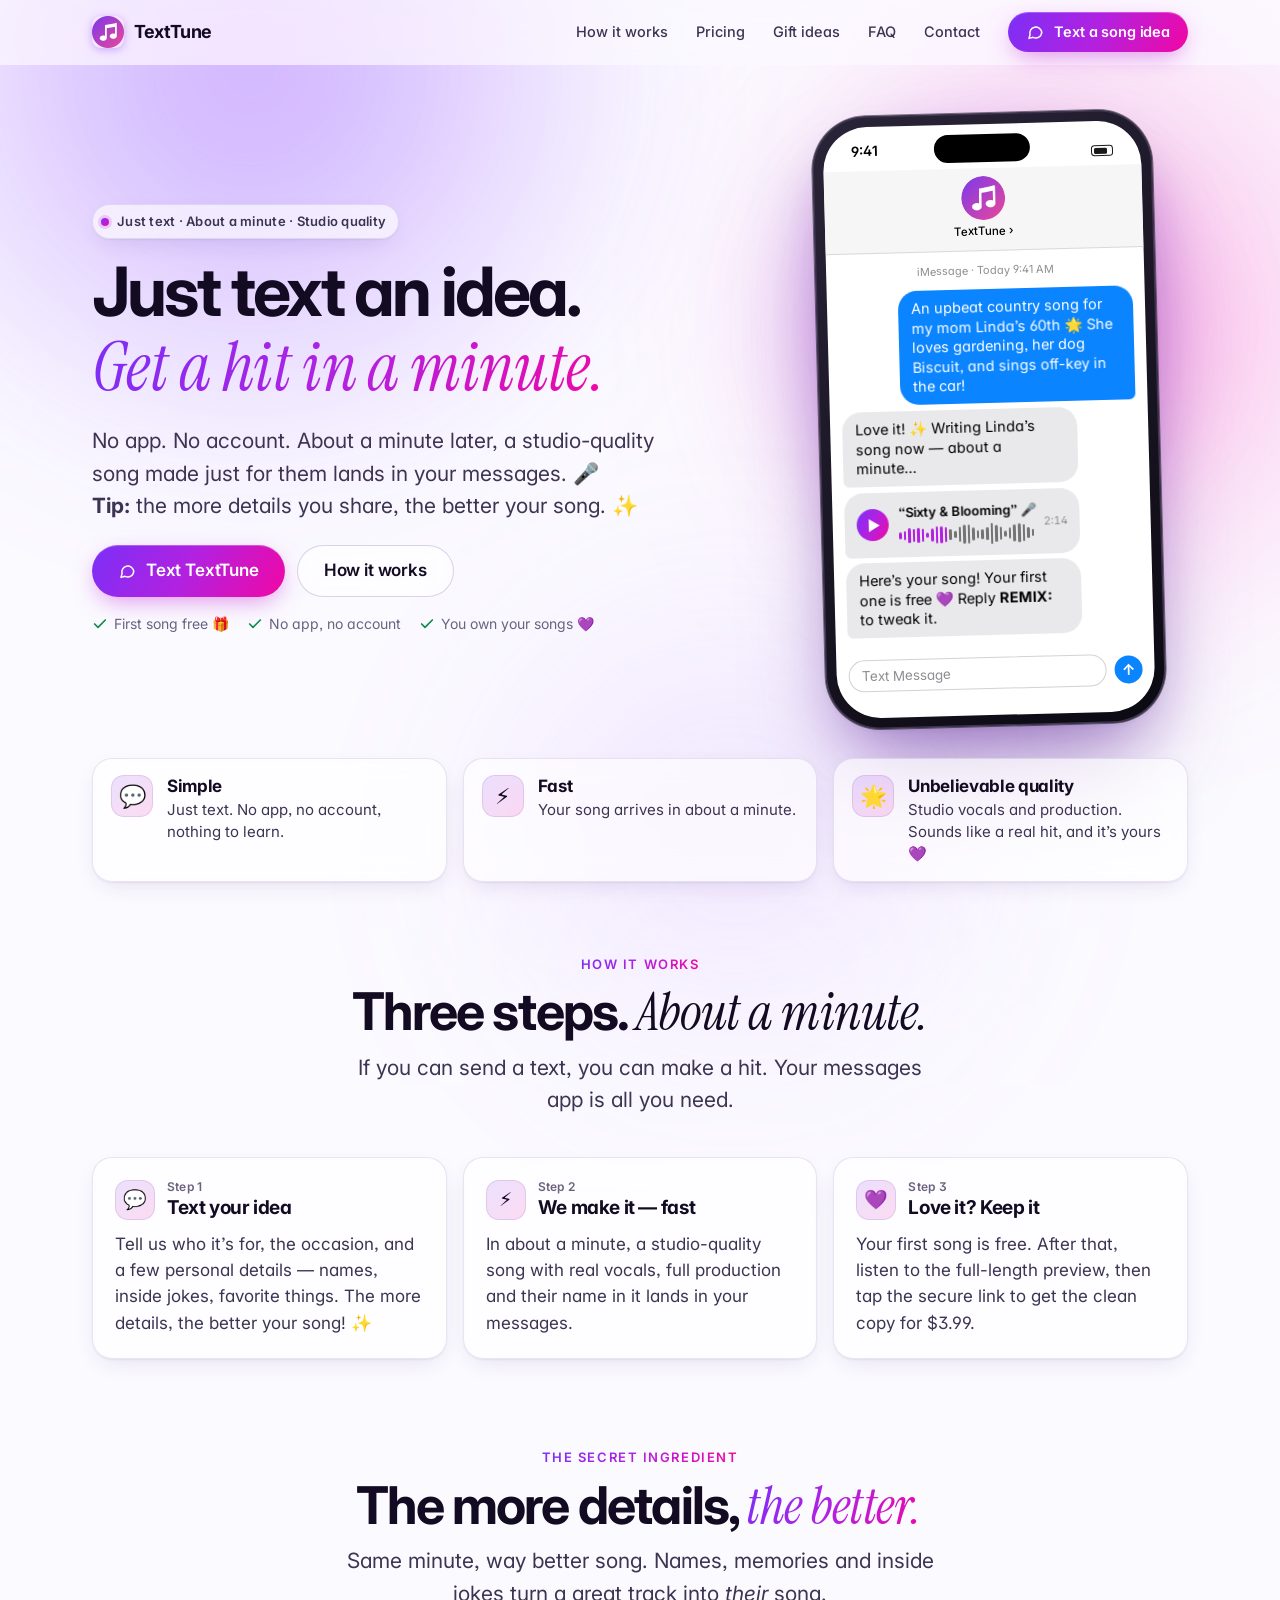
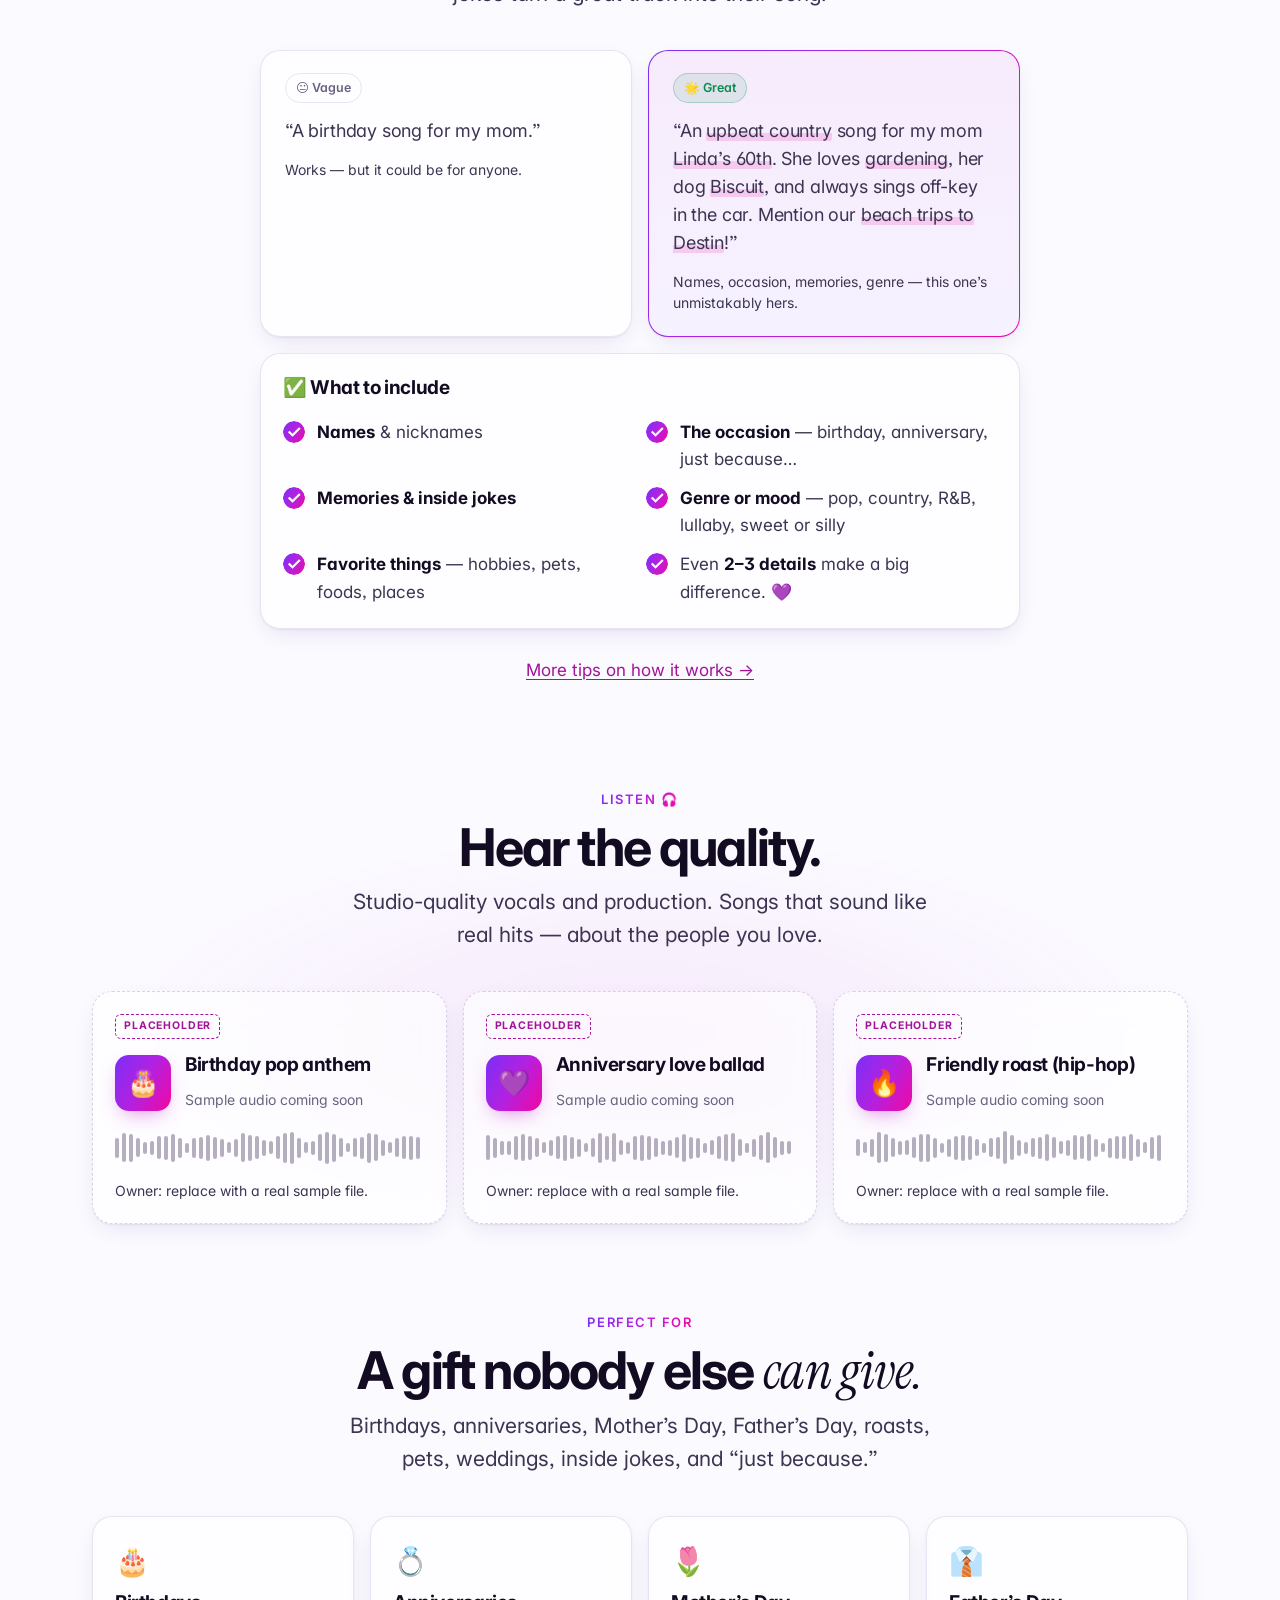
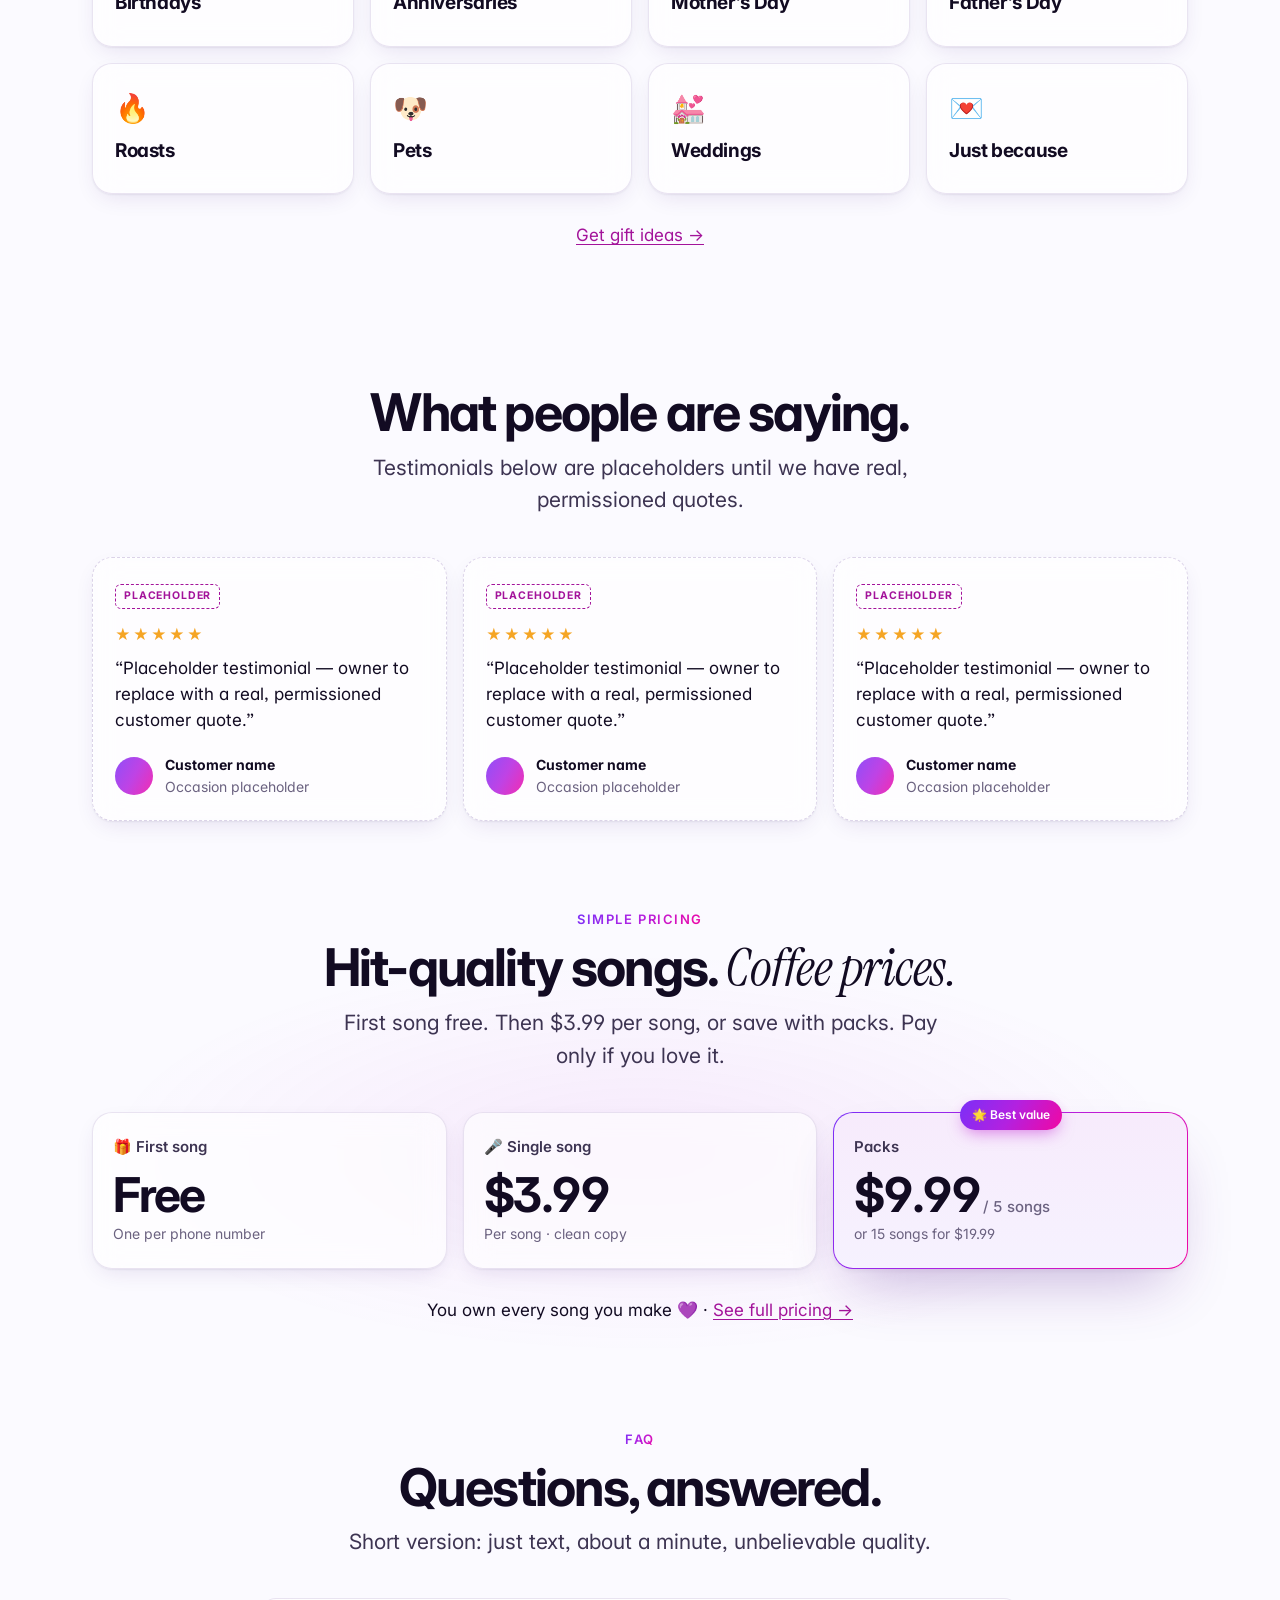
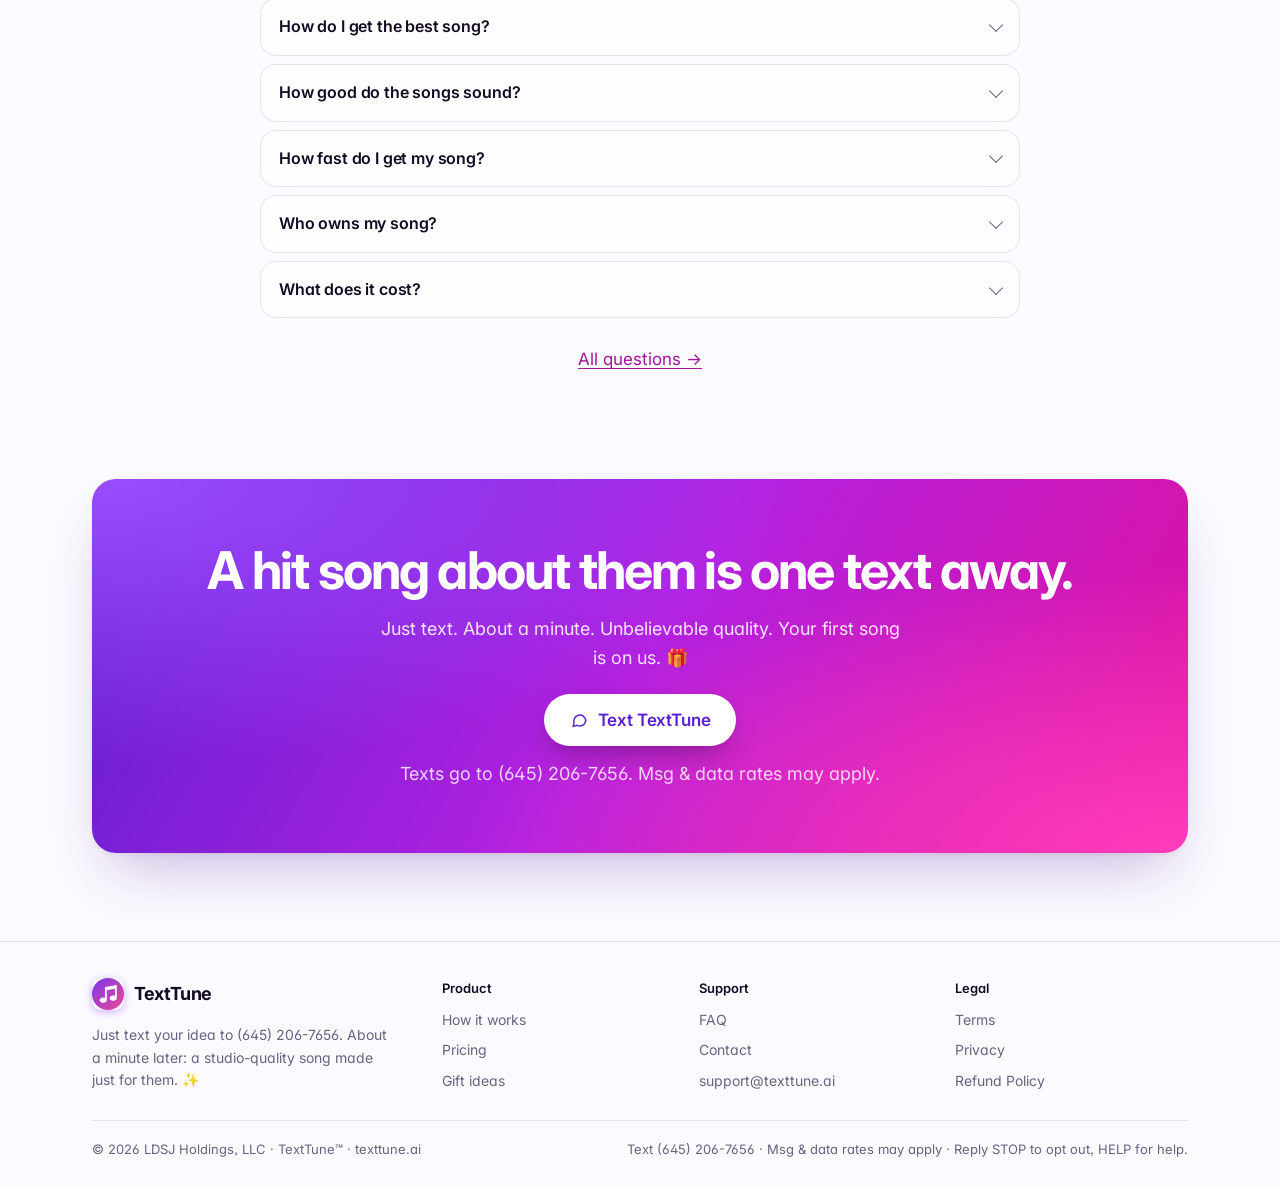
==== commit 8e2feaef: "Ownership: Terms assignment section (pending review), FAQ 'Who owns my song?', 'You own your songs' " ====
--- a/index.html
+++ b/index.html
@@ -24,7 +24,7 @@
 <h1 class="rv d1">Just text an idea.<br><span class="it gt">Get a hit in a minute.</span></h1>
 <p class="lead rv d2">No app. No account. About a minute later, a studio-quality song made just for them lands in your messages. 🎤<br><b>Tip:</b> the more details you share, the better your song. ✨</p>
 <div class="ctas rv d3"><a class="btn p" href="sms:+16452067656&amp;body=Song%20idea%3A%20"><svg viewBox="0 0 24 24" fill="none" stroke="currentColor" stroke-width="2" stroke-linecap="round" stroke-linejoin="round" aria-hidden="true"><path d="M21 12a8 8 0 0 1-11.6 7.1L4 20.5l1.4-5A8 8 0 1 1 21 12z"/></svg>Text TextTune</a><a class="btn s" href="how-it-works.html">How it works</a></div>
-<div class="meta rv d3"><span><svg viewBox="0 0 24 24" fill="none" stroke="currentColor" stroke-width="2.5" stroke-linecap="round" stroke-linejoin="round" aria-hidden="true"><path d="M20 6 9 17l-5-5"/></svg>First song free 🎁</span><span><svg viewBox="0 0 24 24" fill="none" stroke="currentColor" stroke-width="2.5" stroke-linecap="round" stroke-linejoin="round" aria-hidden="true"><path d="M20 6 9 17l-5-5"/></svg>No app, no account</span><span><svg viewBox="0 0 24 24" fill="none" stroke="currentColor" stroke-width="2.5" stroke-linecap="round" stroke-linejoin="round" aria-hidden="true"><path d="M20 6 9 17l-5-5"/></svg>Text (645) 206-7656</span></div>
+<div class="meta rv d3"><span><svg viewBox="0 0 24 24" fill="none" stroke="currentColor" stroke-width="2.5" stroke-linecap="round" stroke-linejoin="round" aria-hidden="true"><path d="M20 6 9 17l-5-5"/></svg>First song free 🎁</span><span><svg viewBox="0 0 24 24" fill="none" stroke="currentColor" stroke-width="2.5" stroke-linecap="round" stroke-linejoin="round" aria-hidden="true"><path d="M20 6 9 17l-5-5"/></svg>No app, no account</span><span><svg viewBox="0 0 24 24" fill="none" stroke="currentColor" stroke-width="2.5" stroke-linecap="round" stroke-linejoin="round" aria-hidden="true"><path d="M20 6 9 17l-5-5"/></svg>You own your songs 💜</span></div>
 </div><div class="stage" role="img" aria-label="iPhone showing a sample TextTune conversation: someone texts a detailed song idea for their mom Linda's 60th birthday, and TextTune replies with a custom song audio preview.">
 <div class="chip c1 float" aria-hidden="true"><span class="ic">✨</span><span>Song ready<small>in about a minute</small></span></div>
 <div class="chip c2 float d" aria-hidden="true"><span class="ic">🎁</span><span>First song free<small>no app, no account</small></span></div>
@@ -37,12 +37,12 @@
 <div class="bub them msg m3">Love it! ✨ Writing Linda’s song now — about a minute…</div></div>
 <div class="bub them msg m4 audio"><span class="play"><svg viewBox="0 0 10 12"><path d="M0 0l10 6-10 6z"/></svg></span><span class="meta2"><span class="ttl">“Sixty &amp; Blooming” 🎤</span><div class="wave" aria-hidden="true"><i class="on" style="height:31%;animation-delay:-0.60s"></i><i class="on" style="height:44%;animation-delay:-0.66s"></i><i class="on" style="height:72%;animation-delay:-0.07s"></i><i class="on" style="height:63%;animation-delay:-0.92s"></i><i class="on" style="height:66%;animation-delay:-0.26s"></i><i class="on" style="height:60%;animation-delay:-0.52s"></i><i class="on" style="height:26%;animation-delay:-0.52s"></i><i class="on" style="height:56%;animation-delay:-0.17s"></i><i class="on" style="height:77%;animation-delay:-0.95s"></i><i class="on" style="height:79%;animation-delay:-0.82s"></i><i class="on" style="height:72%;animation-delay:-0.07s"></i><i class="" style="height:47%;animation-delay:-0.65s"></i><i class="" style="height:33%;animation-delay:-0.03s"></i><i class="" style="height:68%;animation-delay:-0.52s"></i><i class="" style="height:83%;animation-delay:-0.97s"></i><i class="" style="height:84%;animation-delay:-1.01s"></i><i class="" style="height:60%;animation-delay:-0.88s"></i><i class="" style="height:36%;animation-delay:-1.03s"></i><i class="" style="height:46%;animation-delay:-0.11s"></i><i class="" style="height:58%;animation-delay:-0.24s"></i><i class="" style="height:93%;animation-delay:-0.48s"></i><i class="" style="height:78%;animation-delay:-0.33s"></i><i class="" style="height:56%;animation-delay:-0.42s"></i><i class="" style="height:27%;animation-delay:-0.64s"></i><i class="" style="height:51%;animation-delay:-0.99s"></i><i class="" style="height:76%;animation-delay:-1.02s"></i><i class="" style="height:90%;animation-delay:-1.09s"></i><i class="" style="height:75%;animation-delay:-0.18s"></i><i class="" style="height:53%;animation-delay:-1.06s"></i><i class="" style="height:31%;animation-delay:-0.63s"></i></div></span><span class="dur">2:14</span></div>
 <div class="bub them msg m5">Here’s your song! Your first one is free 💜 Reply <b>REMIX:</b> to tweak it.</div>
-</div><div class="compose"><div>Text Message</div><b>↑</b></div></div></div></div></div></section><section class="pillars"><div class="w"><div class="grid g3"><div class="card pillar rv d0"><span class="icon" aria-hidden="true">💬</span><div><h3>Simple</h3><p>Just text. No app, no account, nothing to learn.</p></div></div><div class="card pillar rv d1"><span class="icon" aria-hidden="true">⚡</span><div><h3>Fast</h3><p>Your song arrives in about a minute.</p></div></div><div class="card pillar rv d2"><span class="icon" aria-hidden="true">🌟</span><div><h3>Unbelievable quality</h3><p>Studio vocals and production. Sounds like a real hit — about them.</p></div></div></div></div></section><section class=""><div class="w"><div class="sh"><span class="kicker rv"><span>How it works</span></span><h2 class="rv d1">Three steps. <span class='it'>About a minute.</span></h2><p class="lead rv d2">If you can send a text, you can make a hit. Your messages app is all you need.</p></div><div class="grid g3"><div class="card step rv d0"><div class="sthead"><span class="icon" aria-hidden="true">💬</span><div><span class="stn">Step 1</span><h3>Text your idea</h3></div></div><p>Tell us who it’s for, the occasion, and a few personal details — names, inside jokes, favorite things. The more details, the better your song! ✨</p></div><div class="card step rv d1"><div class="sthead"><span class="icon" aria-hidden="true">⚡</span><div><span class="stn">Step 2</span><h3>We make it — fast</h3></div></div><p>In about a minute, a studio-quality song with real vocals, full production and their name in it lands in your messages.</p></div><div class="card step rv d2"><div class="sthead"><span class="icon" aria-hidden="true">💜</span><div><span class="stn">Step 3</span><h3>Love it? Keep it</h3></div></div><p>Your first song is free. After that, listen to the full-length preview, then tap the secure link to get the clean copy for $3.99.</p></div></div></div></section><section class=""><div class="w"><div class="sh"><span class="kicker rv"><span>The secret ingredient</span></span><h2 class="rv d1">The more details, <span class='it gt'>the better.</span></h2><p class="lead rv d2">Same minute, way better song. Names, memories and inside jokes turn a great track into <i>their</i> song.</p></div><div class="narrow" style="margin:0 auto"><div class="grid g2 cmp"><div class="card rv"><span class="tag meh">😐 Vague</span><p class="quote">“A birthday song for my mom.”</p><p class="small" style="margin-top:14px">Works — but it could be for anyone.</p></div>
+</div><div class="compose"><div>Text Message</div><b>↑</b></div></div></div></div></div></section><section class="pillars"><div class="w"><div class="grid g3"><div class="card pillar rv d0"><span class="icon" aria-hidden="true">💬</span><div><h3>Simple</h3><p>Just text. No app, no account, nothing to learn.</p></div></div><div class="card pillar rv d1"><span class="icon" aria-hidden="true">⚡</span><div><h3>Fast</h3><p>Your song arrives in about a minute.</p></div></div><div class="card pillar rv d2"><span class="icon" aria-hidden="true">🌟</span><div><h3>Unbelievable quality</h3><p>Studio vocals and production. Sounds like a real hit, and it’s yours 💜</p></div></div></div></div></section><section class=""><div class="w"><div class="sh"><span class="kicker rv"><span>How it works</span></span><h2 class="rv d1">Three steps. <span class='it'>About a minute.</span></h2><p class="lead rv d2">If you can send a text, you can make a hit. Your messages app is all you need.</p></div><div class="grid g3"><div class="card step rv d0"><div class="sthead"><span class="icon" aria-hidden="true">💬</span><div><span class="stn">Step 1</span><h3>Text your idea</h3></div></div><p>Tell us who it’s for, the occasion, and a few personal details — names, inside jokes, favorite things. The more details, the better your song! ✨</p></div><div class="card step rv d1"><div class="sthead"><span class="icon" aria-hidden="true">⚡</span><div><span class="stn">Step 2</span><h3>We make it — fast</h3></div></div><p>In about a minute, a studio-quality song with real vocals, full production and their name in it lands in your messages.</p></div><div class="card step rv d2"><div class="sthead"><span class="icon" aria-hidden="true">💜</span><div><span class="stn">Step 3</span><h3>Love it? Keep it</h3></div></div><p>Your first song is free. After that, listen to the full-length preview, then tap the secure link to get the clean copy for $3.99.</p></div></div></div></section><section class=""><div class="w"><div class="sh"><span class="kicker rv"><span>The secret ingredient</span></span><h2 class="rv d1">The more details, <span class='it gt'>the better.</span></h2><p class="lead rv d2">Same minute, way better song. Names, memories and inside jokes turn a great track into <i>their</i> song.</p></div><div class="narrow" style="margin:0 auto"><div class="grid g2 cmp"><div class="card rv"><span class="tag meh">😐 Vague</span><p class="quote">“A birthday song for my mom.”</p><p class="small" style="margin-top:14px">Works — but it could be for anyone.</p></div>
 <div class="card great rv d1"><span class="tag ok">🌟 Great</span><p class="quote">“An <span class="hl">upbeat country</span> song for my mom <span class="hl">Linda’s 60th</span>. She loves <span class="hl">gardening</span>, her dog <span class="hl">Biscuit</span>, and always sings off-key in the car. Mention our <span class="hl">beach trips to Destin</span>!”</p><p class="small" style="margin-top:14px">Names, occasion, memories, genre — this one’s unmistakably hers.</p></div></div><div class="card rv" style="margin-top:16px"><h3 style="margin-bottom:18px">✅ What to include</h3><ul class="checks"><li><span><b>Names</b> &amp; nicknames</span></li><li><span><b>The occasion</b> — birthday, anniversary, just because…</span></li><li><span><b>Memories &amp; inside jokes</b></span></li><li><span><b>Genre or mood</b> — pop, country, R&amp;B, lullaby, sweet or silly</span></li><li><span><b>Favorite things</b> — hobbies, pets, foods, places</span></li><li><span>Even <b>2–3 details</b> make a big difference. 💜</span></li></ul></div><p style="text-align:center;margin-top:28px" class="rv"><a href="how-it-works.html">More tips on how it works →</a></p></div></div></section><section class="tint"><div class="w"><div class="sh"><span class="kicker rv"><span>Listen 🎧</span></span><h2 class="rv d1">Hear the quality.</h2><p class="lead rv d2">Studio-quality vocals and production. Songs that sound like real hits — about the people you love.</p></div><div class="grid g3"><div class="card sample ph rv d0"><span class="ph-badge">Placeholder</span><div class="top"><div class="cover" aria-hidden="true">🎂</div><div><h3>Birthday pop anthem</h3><span class="small">Sample audio coming soon</span></div></div><div class="wave" aria-hidden="true"><i class="" style="height:56%;animation-delay:-0.17s"></i><i class="" style="height:81%;animation-delay:-0.08s"></i><i class="" style="height:78%;animation-delay:-0.40s"></i><i class="" style="height:53%;animation-delay:-0.56s"></i><i class="" style="height:33%;animation-delay:-0.48s"></i><i class="" style="height:38%;animation-delay:-0.10s"></i><i class="" style="height:64%;animation-delay:-0.91s"></i><i class="" style="height:66%;animation-delay:-0.25s"></i><i class="" style="height:78%;animation-delay:-1.04s"></i><i class="" style="height:57%;animation-delay:-0.44s"></i><i class="" style="height:29%;animation-delay:-0.05s"></i><i class="" style="height:55%;animation-delay:-0.32s"></i><i class="" style="height:61%;animation-delay:-0.13s"></i><i class="" style="height:73%;animation-delay:-0.90s"></i><i class="" style="height:62%;animation-delay:-0.64s"></i><i class="" style="height:50%;animation-delay:-0.41s"></i><i class="" style="height:30%;animation-delay:-0.07s"></i><i class="" style="height:49%;animation-delay:-0.23s"></i><i class="" style="height:80%;animation-delay:-0.47s"></i><i class="" style="height:72%;animation-delay:-0.64s"></i><i class="" style="height:64%;animation-delay:-0.33s"></i><i class="" style="height:43%;animation-delay:-0.77s"></i><i class="" style="height:36%;animation-delay:-0.63s"></i><i class="" style="height:64%;animation-delay:-0.96s"></i><i class="" style="height:84%;animation-delay:-0.32s"></i><i class="" style="height:90%;animation-delay:-0.13s"></i><i class="" style="height:57%;animation-delay:-0.83s"></i><i class="" style="height:31%;animation-delay:-0.54s"></i><i class="" style="height:40%;animation-delay:-0.74s"></i><i class="" style="height:76%;animation-delay:-0.63s"></i><i class="" style="height:90%;animation-delay:-0.35s"></i><i class="" style="height:78%;animation-delay:-0.65s"></i><i class="" style="height:53%;animation-delay:-0.50s"></i><i class="" style="height:26%;animation-delay:-1.04s"></i><i class="" style="height:53%;animation-delay:-0.73s"></i><i class="" style="height:61%;animation-delay:-0.77s"></i><i class="" style="height:83%;animation-delay:-1.09s"></i><i class="" style="height:76%;animation-delay:-0.31s"></i><i class="" style="height:43%;animation-delay:-0.74s"></i><i class="" style="height:31%;animation-delay:-0.51s"></i><i class="" style="height:54%;animation-delay:-0.13s"></i><i class="" style="height:63%;animation-delay:-0.85s"></i><i class="" style="height:66%;animation-delay:-0.27s"></i><i class="" style="height:60%;animation-delay:-0.96s"></i></div><p class="small">Owner: replace with a real sample file.</p><!-- PLACEHOLDER: <audio controls preload="none" src="samples/birthday.mp3"></audio> --></div><div class="card sample ph rv d1"><span class="ph-badge">Placeholder</span><div class="top"><div class="cover" aria-hidden="true">💜</div><div><h3>Anniversary love ballad</h3><span class="small">Sample audio coming soon</span></div></div><div class="wave" aria-hidden="true"><i class="" style="height:70%;animation-delay:-1.06s"></i><i class="" style="height:57%;animation-delay:-0.78s"></i><i class="" style="height:38%;animation-delay:-0.27s"></i><i class="" style="height:40%;animation-delay:-0.23s"></i><i class="" style="height:66%;animation-delay:-0.51s"></i><i class="" style="height:76%;animation-delay:-0.54s"></i><i class="" style="height:67%;animation-delay:-0.91s"></i><i class="" style="height:52%;animation-delay:-0.26s"></i><i class="" style="height:31%;animation-delay:-0.29s"></i><i class="" style="height:44%;animation-delay:-0.99s"></i><i class="" style="height:65%;animation-delay:-0.13s"></i><i class="" style="height:71%;animation-delay:-1.09s"></i><i class="" style="height:61%;animation-delay:-0.68s"></i><i class="" style="height:51%;animation-delay:-0.73s"></i><i class="" style="height:25%;animation-delay:-0.76s"></i><i class="" style="height:52%;animation-delay:-0.71s"></i><i class="" style="height:84%;animation-delay:-0.64s"></i><i class="" style="height:67%;animation-delay:-0.07s"></i><i class="" style="height:80%;animation-delay:-0.54s"></i><i class="" style="height:42%;animation-delay:-1.04s"></i><i class="" style="height:33%;animation-delay:-0.80s"></i><i class="" style="height:67%;animation-delay:-0.31s"></i><i class="" style="height:72%;animation-delay:-0.97s"></i><i class="" style="height:66%;animation-delay:-0.84s"></i><i class="" style="height:54%;animation-delay:-0.76s"></i><i class="" style="height:39%;animation-delay:-1.04s"></i><i class="" style="height:44%;animation-delay:-0.55s"></i><i class="" style="height:58%;animation-delay:-0.17s"></i><i class="" style="height:79%;animation-delay:-0.56s"></i><i class="" style="height:62%;animation-delay:-0.99s"></i><i class="" style="height:57%;animation-delay:-0.77s"></i><i class="" style="height:28%;animation-delay:-0.27s"></i><i class="" style="height:42%;animation-delay:-0.38s"></i><i class="" style="height:64%;animation-delay:-0.47s"></i><i class="" style="height:75%;animation-delay:-0.92s"></i><i class="" style="height:81%;animation-delay:-0.19s"></i><i class="" style="height:48%;animation-delay:-0.18s"></i><i class="" style="height:29%;animation-delay:-1.07s"></i><i class="" style="height:51%;animation-delay:-0.84s"></i><i class="" style="height:69%;animation-delay:-0.01s"></i><i class="" style="height:86%;animation-delay:-0.38s"></i><i class="" style="height:58%;animation-delay:-0.48s"></i><i class="" style="height:39%;animation-delay:-0.45s"></i><i class="" style="height:37%;animation-delay:-0.46s"></i></div><p class="small">Owner: replace with a real sample file.</p><!-- PLACEHOLDER: <audio controls preload="none" src="samples/anniversary.mp3"></audio> --></div><div class="card sample ph rv d2"><span class="ph-badge">Placeholder</span><div class="top"><div class="cover" aria-hidden="true">🔥</div><div><h3>Friendly roast (hip-hop)</h3><span class="small">Sample audio coming soon</span></div></div><div class="wave" aria-hidden="true"><i class="" style="height:46%;animation-delay:-0.41s"></i><i class="" style="height:30%;animation-delay:-0.95s"></i><i class="" style="height:49%;animation-delay:-0.55s"></i><i class="" style="height:87%;animation-delay:-0.09s"></i><i class="" style="height:79%;animation-delay:-0.68s"></i><i class="" style="height:53%;animation-delay:-0.42s"></i><i class="" style="height:40%;animation-delay:-0.50s"></i><i class="" style="height:42%;animation-delay:-0.17s"></i><i class="" style="height:59%;animation-delay:-0.12s"></i><i class="" style="height:78%;animation-delay:-1.02s"></i><i class="" style="height:78%;animation-delay:-0.85s"></i><i class="" style="height:55%;animation-delay:-0.82s"></i><i class="" style="height:29%;animation-delay:-0.32s"></i><i class="" style="height:50%;animation-delay:-0.80s"></i><i class="" style="height:68%;animation-delay:-0.10s"></i><i class="" style="height:71%;animation-delay:-0.23s"></i><i class="" style="height:66%;animation-delay:-0.89s"></i><i class="" style="height:46%;animation-delay:-0.98s"></i><i class="" style="height:28%;animation-delay:-0.06s"></i><i class="" style="height:53%;animation-delay:-0.54s"></i><i class="" style="height:60%;animation-delay:-0.47s"></i><i class="" style="height:91%;animation-delay:-0.12s"></i><i class="" style="height:69%;animation-delay:-0.13s"></i><i class="" style="height:43%;animation-delay:-0.98s"></i><i class="" style="height:34%;animation-delay:-0.01s"></i><i class="" style="height:53%;animation-delay:-0.59s"></i><i class="" style="height:62%;animation-delay:-0.09s"></i><i class="" style="height:76%;animation-delay:-1.01s"></i><i class="" style="height:59%;animation-delay:-0.44s"></i><i class="" style="height:35%;animation-delay:-0.10s"></i><i class="" style="height:45%;animation-delay:-0.19s"></i><i class="" style="height:70%;animation-delay:-1.05s"></i><i class="" style="height:64%;animation-delay:-0.61s"></i><i class="" style="height:76%;animation-delay:-0.16s"></i><i class="" style="height:50%;animation-delay:-1.09s"></i><i class="" style="height:26%;animation-delay:-0.13s"></i><i class="" style="height:55%;animation-delay:-1.05s"></i><i class="" style="height:65%;animation-delay:-0.67s"></i><i class="" style="height:64%;animation-delay:-0.40s"></i><i class="" style="height:74%;animation-delay:-0.65s"></i><i class="" style="height:50%;animation-delay:-0.10s"></i><i class="" style="height:31%;animation-delay:-0.95s"></i><i class="" style="height:60%;animation-delay:-0.50s"></i><i class="" style="height:73%;animation-delay:-1.08s"></i></div><p class="small">Owner: replace with a real sample file.</p><!-- PLACEHOLDER: <audio controls preload="none" src="samples/roast.mp3"></audio> --></div></div></div></section><section class=""><div class="w"><div class="sh"><span class="kicker rv"><span>Perfect for</span></span><h2 class="rv d1">A gift nobody else <span class='it'>can give.</span></h2><p class="lead rv d2">Birthdays, anniversaries, Mother’s Day, Father’s Day, roasts, pets, weddings, inside jokes, and “just because.”</p></div><div class="grid g4"><a class="card occ rv d0" href="gift-ideas.html"><span class="em" aria-hidden="true">🎂</span><h3>Birthdays</h3></a><a class="card occ rv d1" href="gift-ideas.html"><span class="em" aria-hidden="true">💍</span><h3>Anniversaries</h3></a><a class="card occ rv d2" href="gift-ideas.html"><span class="em" aria-hidden="true">🌷</span><h3>Mother’s Day</h3></a><a class="card occ rv d3" href="gift-ideas.html"><span class="em" aria-hidden="true">👔</span><h3>Father’s Day</h3></a><a class="card occ rv d0" href="gift-ideas.html"><span class="em" aria-hidden="true">🔥</span><h3>Roasts</h3></a><a class="card occ rv d1" href="gift-ideas.html"><span class="em" aria-hidden="true">🐶</span><h3>Pets</h3></a><a class="card occ rv d2" href="gift-ideas.html"><span class="em" aria-hidden="true">💒</span><h3>Weddings</h3></a><a class="card occ rv d3" href="gift-ideas.html"><span class="em" aria-hidden="true">💌</span><h3>Just because</h3></a></div><p style="text-align:center;margin-top:28px" class="rv"><a href="gift-ideas.html">Get gift ideas →</a></p></div></section><section class=""><div class="w"><div class="sh"><span class="kicker rv"><span>Loved by early listeners</span></span><h2 class="rv d1">What people are saying.</h2><p class="lead rv d2">Testimonials below are placeholders until we have real, permissioned quotes.</p></div><div class="grid g3"><figure class="card ph rv d0" style="margin:0"><span class="ph-badge">Placeholder</span><div class="stars" aria-hidden="true">★★★★★</div><blockquote class="tq" style="margin:0 0 20px">“Placeholder testimonial — owner to replace with a real, permissioned customer quote.”</blockquote><figcaption class="who"><span class="av" aria-hidden="true"></span><span><b>Customer name</b><span>Occasion placeholder</span></span></figcaption></figure><figure class="card ph rv d1" style="margin:0"><span class="ph-badge">Placeholder</span><div class="stars" aria-hidden="true">★★★★★</div><blockquote class="tq" style="margin:0 0 20px">“Placeholder testimonial — owner to replace with a real, permissioned customer quote.”</blockquote><figcaption class="who"><span class="av" aria-hidden="true"></span><span><b>Customer name</b><span>Occasion placeholder</span></span></figcaption></figure><figure class="card ph rv d2" style="margin:0"><span class="ph-badge">Placeholder</span><div class="stars" aria-hidden="true">★★★★★</div><blockquote class="tq" style="margin:0 0 20px">“Placeholder testimonial — owner to replace with a real, permissioned customer quote.”</blockquote><figcaption class="who"><span class="av" aria-hidden="true"></span><span><b>Customer name</b><span>Occasion placeholder</span></span></figcaption></figure></div></div></section><section class="tint"><div class="w"><div class="sh"><span class="kicker rv"><span>Simple pricing</span></span><h2 class="rv d1">Hit-quality songs. <span class='it'>Coffee prices.</span></h2><p class="lead rv d2">First song free. Then $3.99 per song, or save with packs. Pay only if you love it.</p></div><div class="grid g3">
 <div class="card plan rv"><div class="nm">🎁 First song</div><div class="pr">Free</div><div class="per">One per phone number</div></div>
 <div class="card plan rv d1"><div class="nm">🎤 Single song</div><div class="pr">$3.99</div><div class="per">Per song · clean copy</div></div>
 <div class="card plan pop rv d2"><span class="badge">🌟 Best value</span><div class="nm">Packs</div><div class="pr">$9.99<small>/ 5 songs</small></div><div class="per">or 15 songs for $19.99</div></div></div>
-<p style="text-align:center;margin-top:28px" class="rv"><a href="pricing.html">See full pricing →</a></p></div></section><section class=""><div class="w"><div class="sh"><span class="kicker rv"><span>FAQ</span></span><h2 class="rv d1">Questions, answered.</h2><p class="lead rv d2">Short version: just text, about a minute, unbelievable quality.</p></div><div class="narrow" style="margin:0 auto"><div class="faq"><details class="rv"><summary>How do I get the best song?</summary><div class="a"><p>Share details! Include names, the occasion, a memory or inside joke, a genre or mood, and a few favorite things. Example: <i>“An upbeat country song for my mom Linda’s 60th. She loves gardening and her dog Biscuit.”</i> See more <a href="how-it-works.html">tips</a>.</p></div></details><details class="rv"><summary>How good do the songs sound?</summary><div class="a"><p>Unbelievably good: real vocals, full studio-quality production, and lyrics written about your person. Hear it free first — your first song is on us.</p></div></details><details class="rv"><summary>How fast do I get my song?</summary><div class="a"><p>Usually in about a minute. During busy times it can take a few minutes longer.</p></div></details><details class="rv"><summary>Do I need an app or account?</summary><div class="a"><p>No. Just text your idea. Your phone number is all we need.</p></div></details><details class="rv"><summary>What does it cost?</summary><div class="a"><p>Your first song is free (one per phone number). After that it’s $3.99 per song, or packs of 5 for $9.99 and 15 for $19.99. See <a href="pricing.html">Pricing</a>.</p></div></details></div><p style="text-align:center;margin-top:28px" class="rv"><a href="faq.html">All questions →</a></p></div></div></section><section class=""><div class="w"><div class="band rv"><h2>A hit song about them is one text away.</h2><p>Just text. About a minute. Unbelievable quality. Your first song is on us. 🎁</p><div class="ctas"><a class="btn" href="sms:+16452067656&amp;body=Song%20idea%3A%20"><svg viewBox="0 0 24 24" fill="none" stroke="currentColor" stroke-width="2" stroke-linecap="round" stroke-linejoin="round" aria-hidden="true"><path d="M21 12a8 8 0 0 1-11.6 7.1L4 20.5l1.4-5A8 8 0 1 1 21 12z"/></svg>Text TextTune</a></div><p class="small">Texts go to (645) 206-7656. Msg &amp; data rates may apply.</p></div></div></section></main>
+<p style="text-align:center;margin-top:28px" class="rv">You own every song you make 💜 · <a href="pricing.html">See full pricing →</a></p></div></section><section class=""><div class="w"><div class="sh"><span class="kicker rv"><span>FAQ</span></span><h2 class="rv d1">Questions, answered.</h2><p class="lead rv d2">Short version: just text, about a minute, unbelievable quality.</p></div><div class="narrow" style="margin:0 auto"><div class="faq"><details class="rv"><summary>How do I get the best song?</summary><div class="a"><p>Share details! Include names, the occasion, a memory or inside joke, a genre or mood, and a few favorite things. Example: <i>“An upbeat country song for my mom Linda’s 60th. She loves gardening and her dog Biscuit.”</i> See more <a href="how-it-works.html">tips</a>.</p></div></details><details class="rv"><summary>How good do the songs sound?</summary><div class="a"><p>Unbelievably good: real vocals, full studio-quality production, and lyrics written about your person. Hear it free first — your first song is on us.</p></div></details><details class="rv"><summary>How fast do I get my song?</summary><div class="a"><p>Usually in about a minute. During busy times it can take a few minutes longer.</p></div></details><details class="rv"><summary>Who owns my song?</summary><div class="a"><p>You do 💜 When your song is delivered (your free song, or the clean copy of a paid song), TextTune assigns you all of our rights in it. Use it however you like, including commercially: share it, post it, sell it, stream it. Watermarked previews aren’t included until the song is delivered. Songs made mostly by AI may not be copyrightable, so we can’t guarantee copyright protection, and you’re responsible for not infringing anyone else’s rights. See our <a href="terms.html">Terms</a>.</p></div></details><details class="rv"><summary>What does it cost?</summary><div class="a"><p>Your first song is free (one per phone number). After that it’s $3.99 per song, or packs of 5 for $9.99 and 15 for $19.99. See <a href="pricing.html">Pricing</a>.</p></div></details></div><p style="text-align:center;margin-top:28px" class="rv"><a href="faq.html">All questions →</a></p></div></div></section><section class=""><div class="w"><div class="band rv"><h2>A hit song about them is one text away.</h2><p>Just text. About a minute. Unbelievable quality. Your first song is on us. 🎁</p><div class="ctas"><a class="btn" href="sms:+16452067656&amp;body=Song%20idea%3A%20"><svg viewBox="0 0 24 24" fill="none" stroke="currentColor" stroke-width="2" stroke-linecap="round" stroke-linejoin="round" aria-hidden="true"><path d="M21 12a8 8 0 0 1-11.6 7.1L4 20.5l1.4-5A8 8 0 1 1 21 12z"/></svg>Text TextTune</a></div><p class="small">Texts go to (645) 206-7656. Msg &amp; data rates may apply.</p></div></div></section></main>
 <footer><div class="w"><div class="fgrid">
 <div class="fb"><a class="brand" href="index.html"><img src="logo-256.png" alt="" width="32" height="32" loading="lazy">TextTune</a><p>Just text your idea to <a href="sms:+16452067656">(645) 206-7656</a>. About a minute later: a studio-quality song made just for them. ✨</p></div>
 <div><h4>Product</h4><ul><li><a href="how-it-works.html">How it works</a></li><li><a href="pricing.html">Pricing</a></li><li><a href="gift-ideas.html">Gift ideas</a></li></ul></div>
--- a/style.css
+++ b/style.css
@@ -371,3 +371,4 @@
 @media(max-width:699px){.pillars .grid{gap:10px}}
 main .pillars+section{padding-top:36px}
 @media(min-width:900px){main .pillars+section{padding-top:64px}}
+.plan li{align-items:baseline}
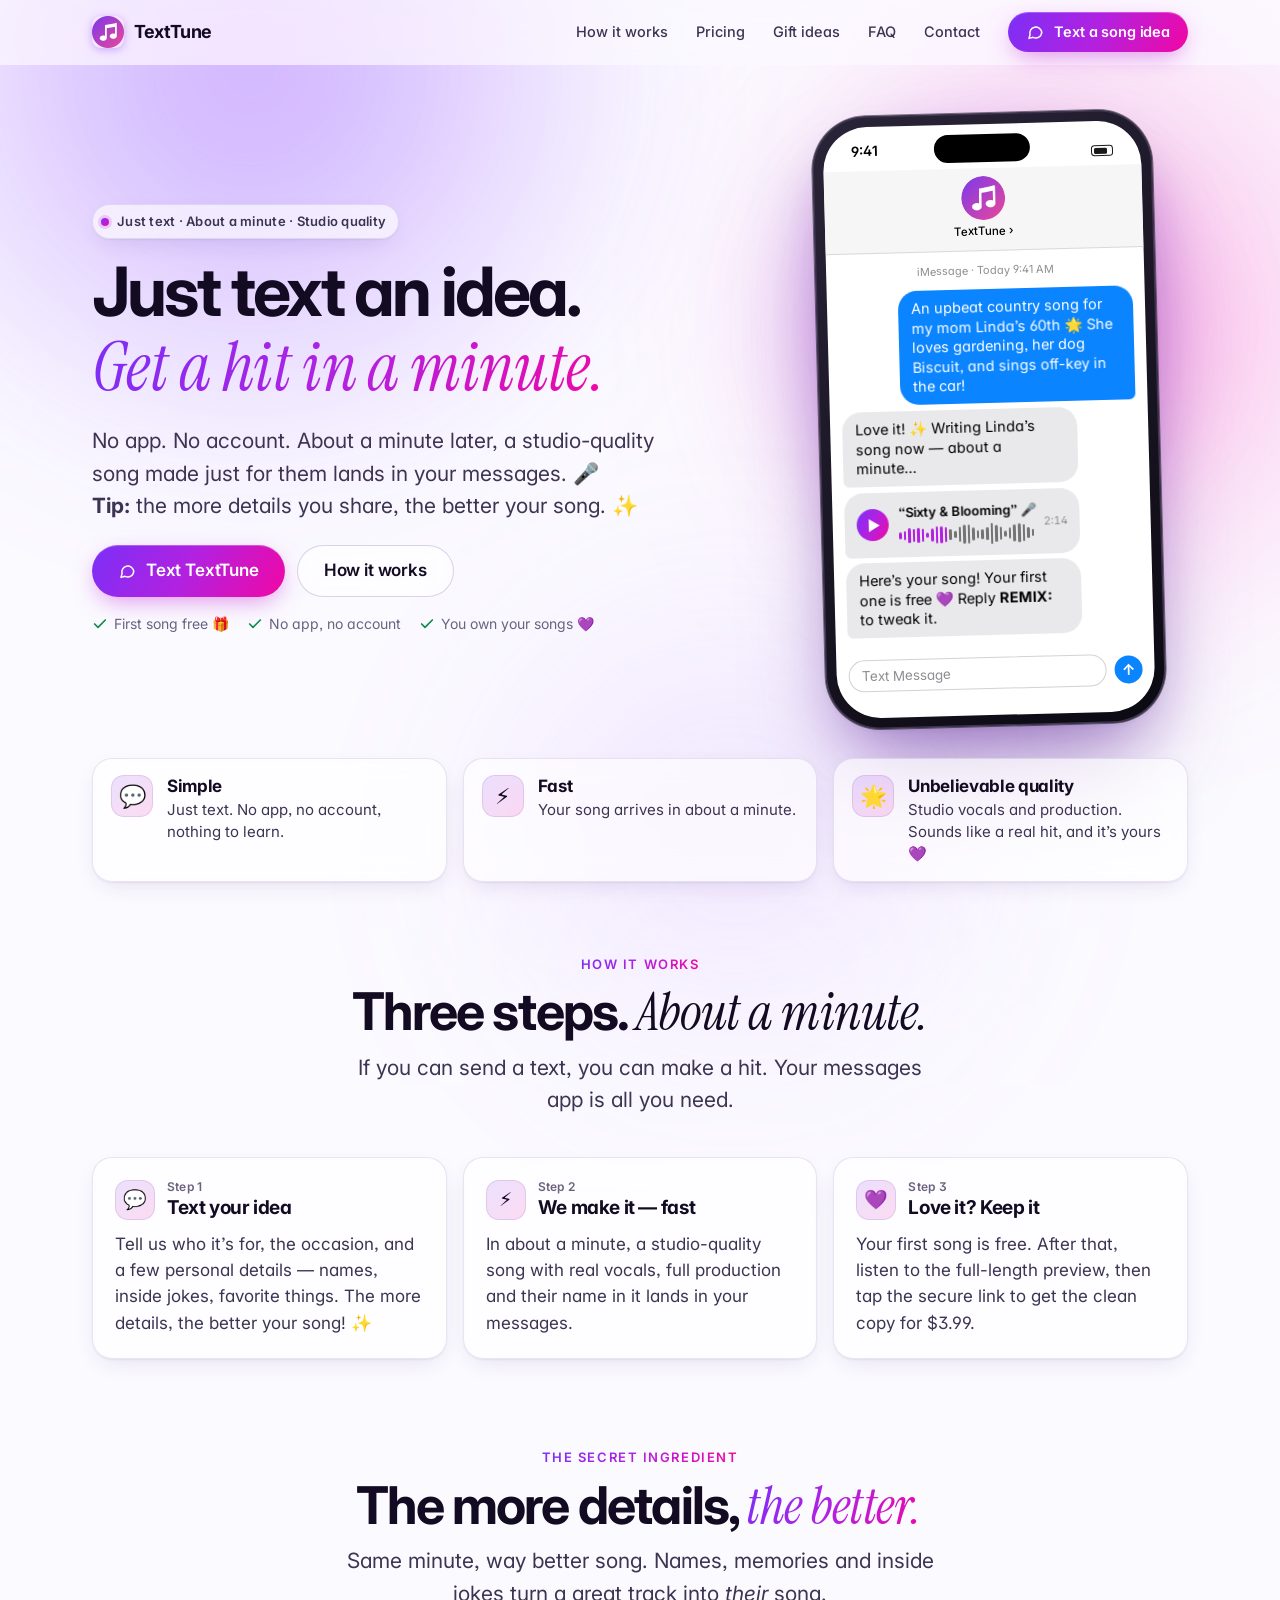
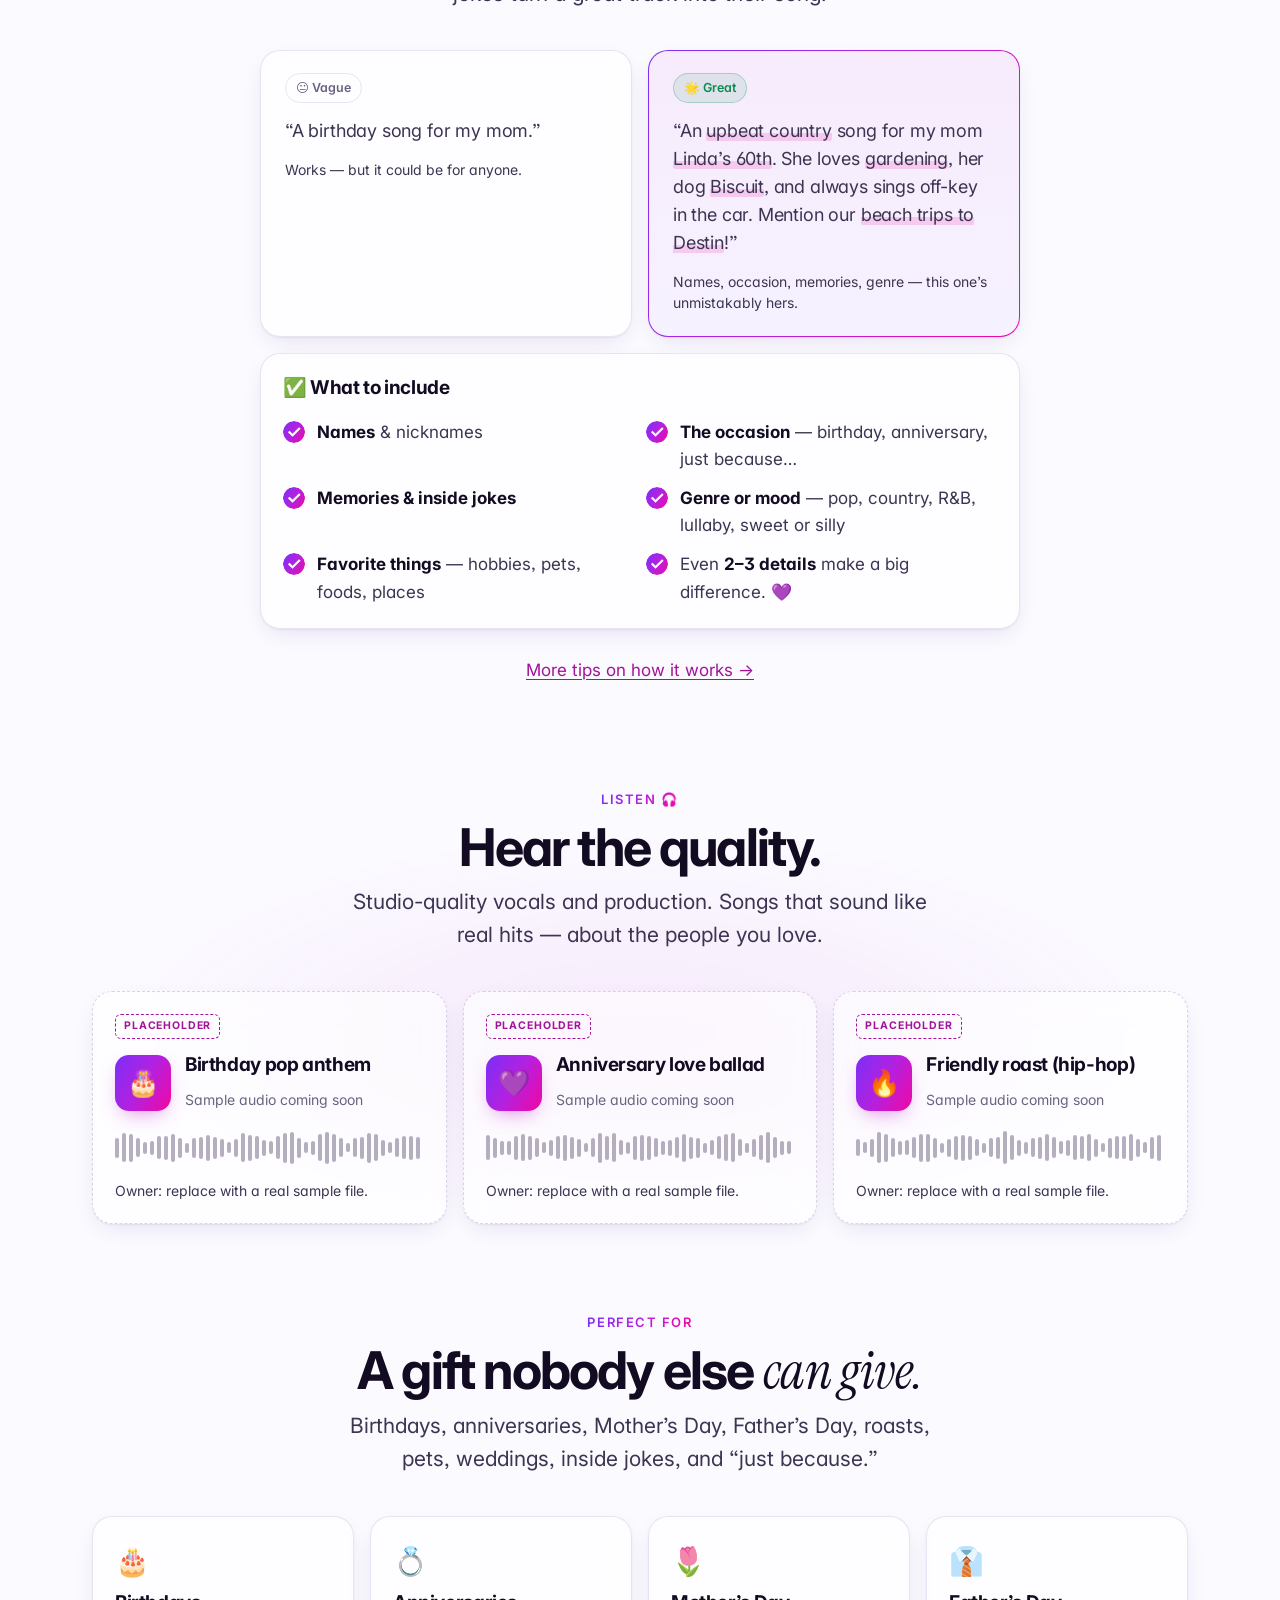
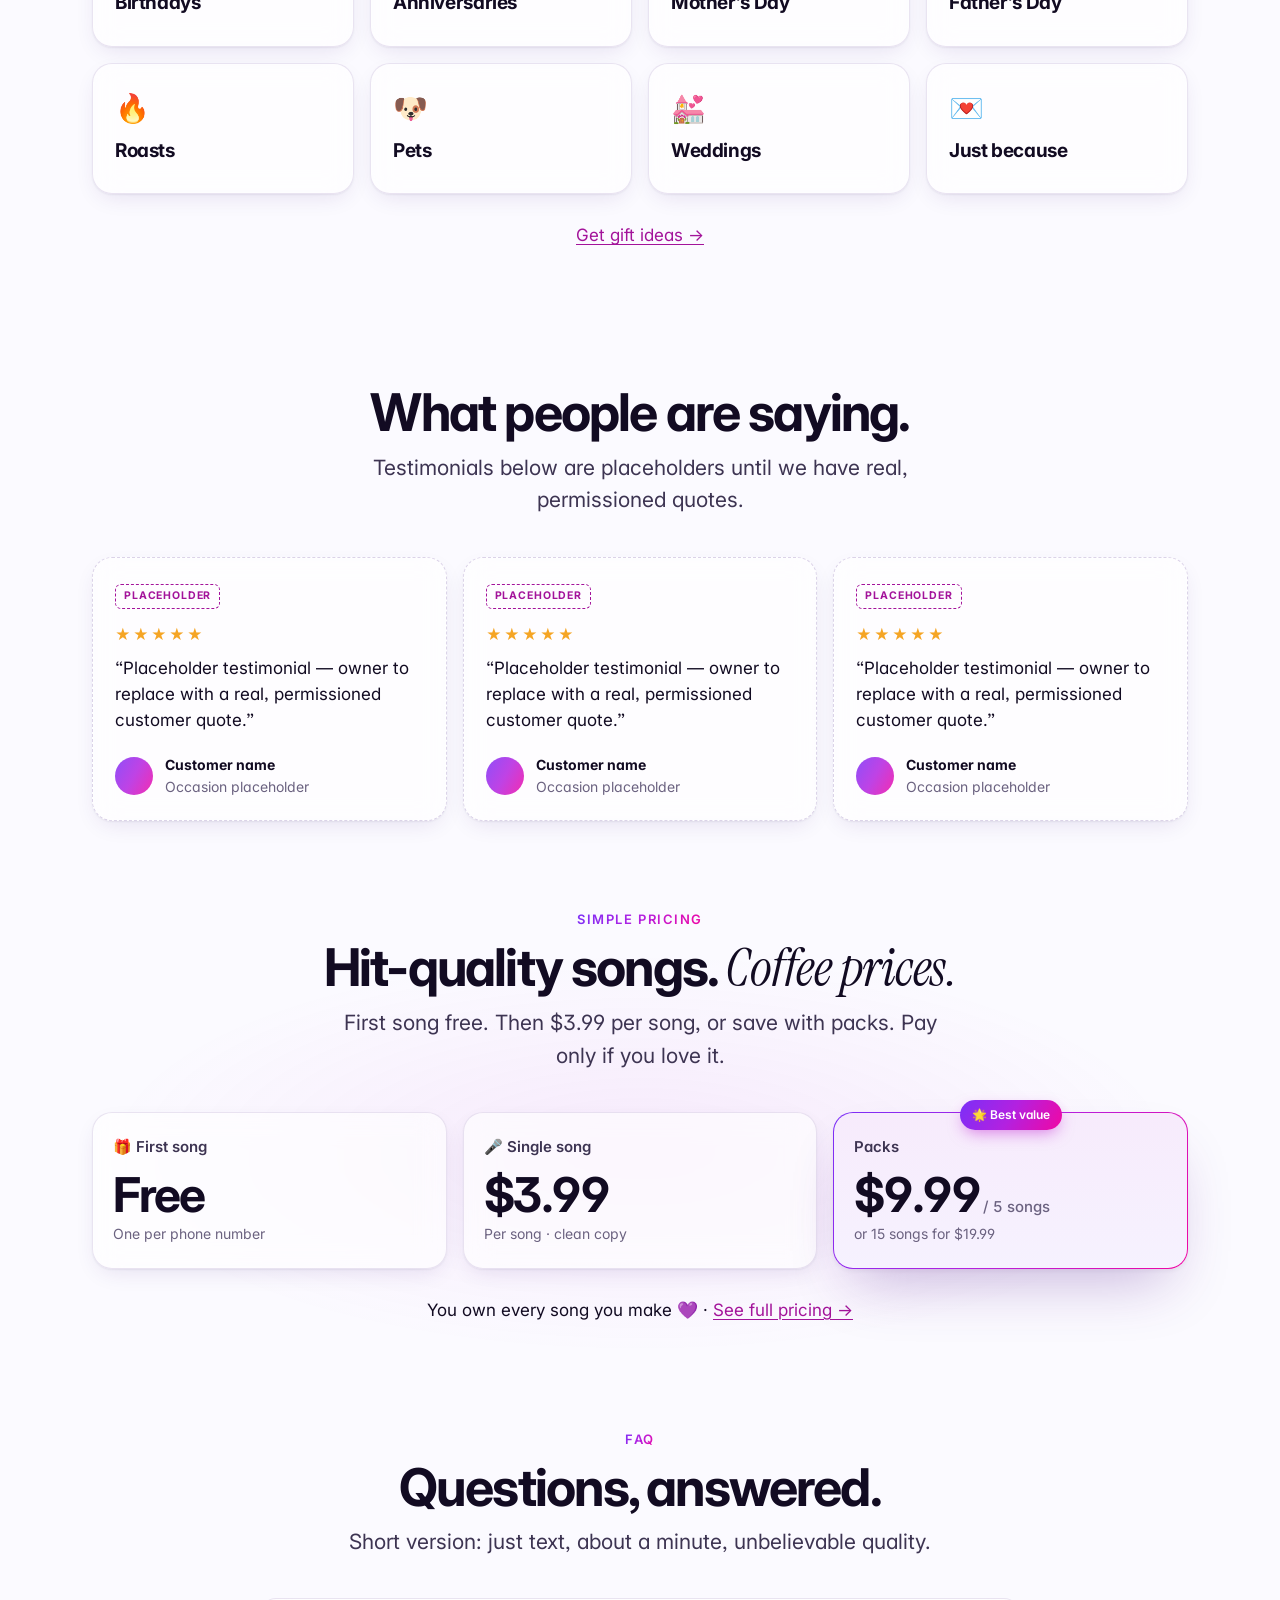
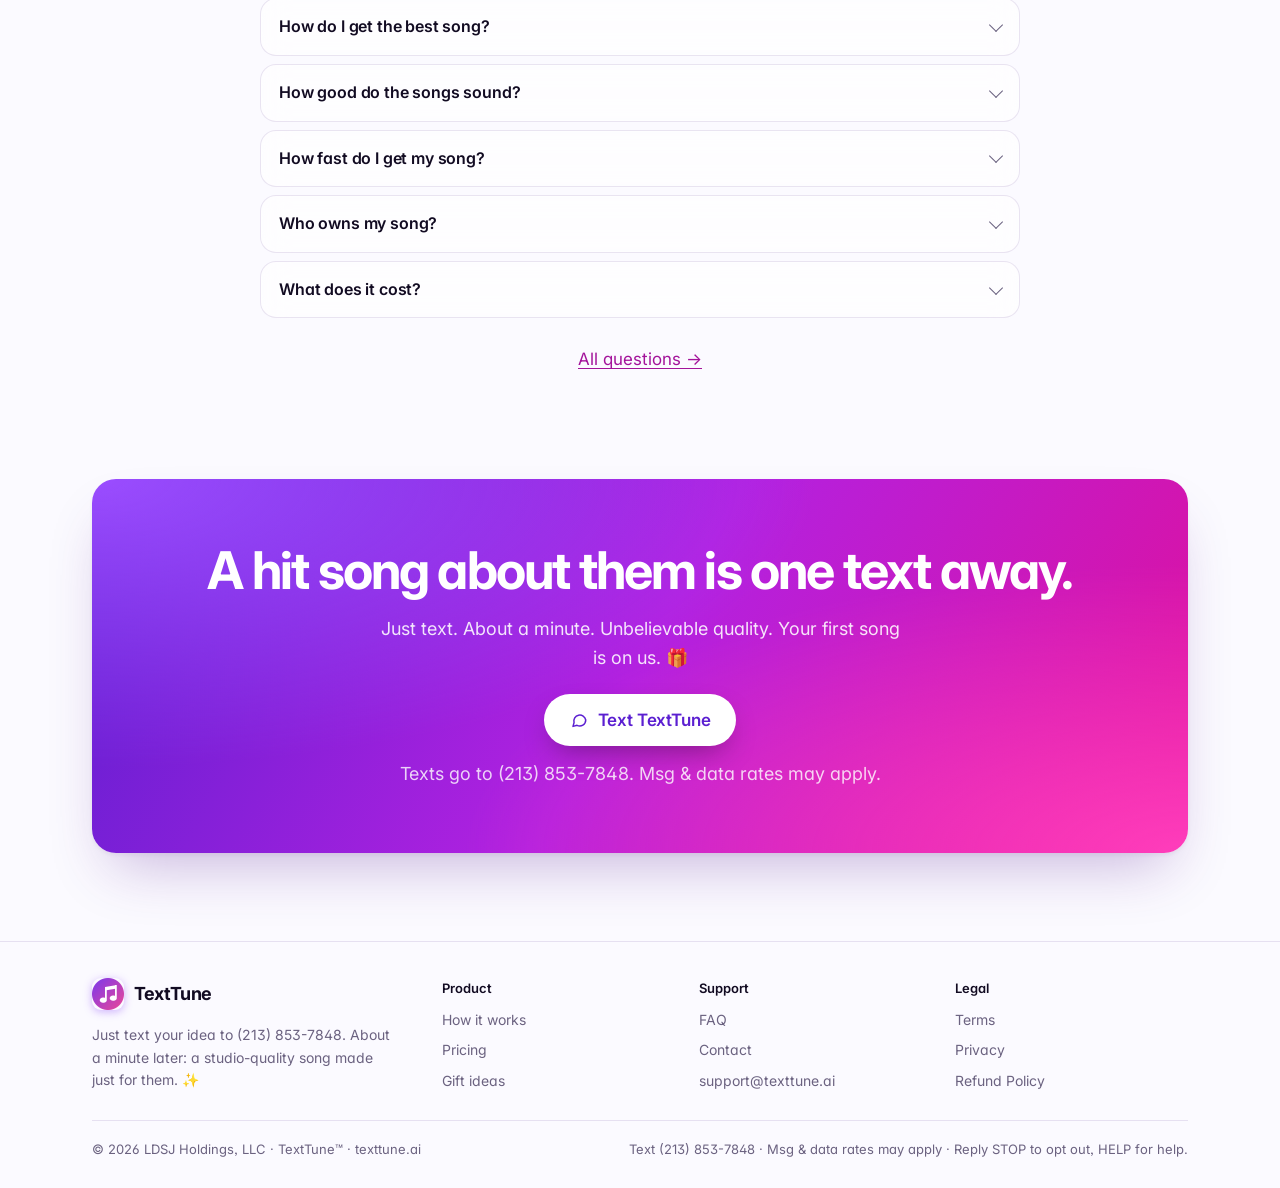
==== commit 96d5b580: "New TextTune number (213) 853-7848" ====
--- a/index.html
+++ b/index.html
@@ -16,14 +16,14 @@
 <div class="aurora" aria-hidden="true"><i></i><i></i><i></i></div><div class="grain" aria-hidden="true"></div>
 <nav class="nav" aria-label="Main"><div class="w"><a class="brand" href="index.html"><img src="logo-256.png" alt="" width="32" height="32">TextTune</a>
 <div class="links"><a href="how-it-works.html">How it works</a><a href="pricing.html">Pricing</a><a href="gift-ideas.html">Gift ideas</a><a href="faq.html">FAQ</a><a href="contact.html">Contact</a></div>
-<a class="btn p sm navcta" href="sms:+16452067656&amp;body=Song%20idea%3A%20"><svg viewBox="0 0 24 24" fill="none" stroke="currentColor" stroke-width="2" stroke-linecap="round" stroke-linejoin="round" aria-hidden="true"><path d="M21 12a8 8 0 0 1-11.6 7.1L4 20.5l1.4-5A8 8 0 1 1 21 12z"/></svg>Text a song idea</a>
+<a class="btn p sm navcta" href="sms:+12138537848&amp;body=Song%20idea%3A%20"><svg viewBox="0 0 24 24" fill="none" stroke="currentColor" stroke-width="2" stroke-linecap="round" stroke-linejoin="round" aria-hidden="true"><path d="M21 12a8 8 0 0 1-11.6 7.1L4 20.5l1.4-5A8 8 0 1 1 21 12z"/></svg>Text a song idea</a>
 <button class="menu-btn" aria-expanded="false" aria-controls="panel" aria-label="Menu"><span></span></button></div>
-<div class="panel" id="panel" hidden><a href="how-it-works.html">How it works</a><a href="pricing.html">Pricing</a><a href="gift-ideas.html">Gift ideas</a><a href="faq.html">FAQ</a><a href="contact.html">Contact</a><a class="btn p" href="sms:+16452067656&amp;body=Song%20idea%3A%20"><svg viewBox="0 0 24 24" fill="none" stroke="currentColor" stroke-width="2" stroke-linecap="round" stroke-linejoin="round" aria-hidden="true"><path d="M21 12a8 8 0 0 1-11.6 7.1L4 20.5l1.4-5A8 8 0 1 1 21 12z"/></svg>Text a song idea</a></div></nav>
+<div class="panel" id="panel" hidden><a href="how-it-works.html">How it works</a><a href="pricing.html">Pricing</a><a href="gift-ideas.html">Gift ideas</a><a href="faq.html">FAQ</a><a href="contact.html">Contact</a><a class="btn p" href="sms:+12138537848&amp;body=Song%20idea%3A%20"><svg viewBox="0 0 24 24" fill="none" stroke="currentColor" stroke-width="2" stroke-linecap="round" stroke-linejoin="round" aria-hidden="true"><path d="M21 12a8 8 0 0 1-11.6 7.1L4 20.5l1.4-5A8 8 0 1 1 21 12z"/></svg>Text a song idea</a></div></nav>
 <main id="main" class="home"><section class="hero"><div class="w"><div>
 <span class="eyebrow rv"><span class="dot"></span>Just text · About a minute · Studio quality</span>
 <h1 class="rv d1">Just text an idea.<br><span class="it gt">Get a hit in a minute.</span></h1>
 <p class="lead rv d2">No app. No account. About a minute later, a studio-quality song made just for them lands in your messages. 🎤<br><b>Tip:</b> the more details you share, the better your song. ✨</p>
-<div class="ctas rv d3"><a class="btn p" href="sms:+16452067656&amp;body=Song%20idea%3A%20"><svg viewBox="0 0 24 24" fill="none" stroke="currentColor" stroke-width="2" stroke-linecap="round" stroke-linejoin="round" aria-hidden="true"><path d="M21 12a8 8 0 0 1-11.6 7.1L4 20.5l1.4-5A8 8 0 1 1 21 12z"/></svg>Text TextTune</a><a class="btn s" href="how-it-works.html">How it works</a></div>
+<div class="ctas rv d3"><a class="btn p" href="sms:+12138537848&amp;body=Song%20idea%3A%20"><svg viewBox="0 0 24 24" fill="none" stroke="currentColor" stroke-width="2" stroke-linecap="round" stroke-linejoin="round" aria-hidden="true"><path d="M21 12a8 8 0 0 1-11.6 7.1L4 20.5l1.4-5A8 8 0 1 1 21 12z"/></svg>Text TextTune</a><a class="btn s" href="how-it-works.html">How it works</a></div>
 <div class="meta rv d3"><span><svg viewBox="0 0 24 24" fill="none" stroke="currentColor" stroke-width="2.5" stroke-linecap="round" stroke-linejoin="round" aria-hidden="true"><path d="M20 6 9 17l-5-5"/></svg>First song free 🎁</span><span><svg viewBox="0 0 24 24" fill="none" stroke="currentColor" stroke-width="2.5" stroke-linecap="round" stroke-linejoin="round" aria-hidden="true"><path d="M20 6 9 17l-5-5"/></svg>No app, no account</span><span><svg viewBox="0 0 24 24" fill="none" stroke="currentColor" stroke-width="2.5" stroke-linecap="round" stroke-linejoin="round" aria-hidden="true"><path d="M20 6 9 17l-5-5"/></svg>You own your songs 💜</span></div>
 </div><div class="stage" role="img" aria-label="iPhone showing a sample TextTune conversation: someone texts a detailed song idea for their mom Linda's 60th birthday, and TextTune replies with a custom song audio preview.">
 <div class="chip c1 float" aria-hidden="true"><span class="ic">✨</span><span>Song ready<small>in about a minute</small></span></div>
@@ -42,13 +42,13 @@
 <div class="card plan rv"><div class="nm">🎁 First song</div><div class="pr">Free</div><div class="per">One per phone number</div></div>
 <div class="card plan rv d1"><div class="nm">🎤 Single song</div><div class="pr">$3.99</div><div class="per">Per song · clean copy</div></div>
 <div class="card plan pop rv d2"><span class="badge">🌟 Best value</span><div class="nm">Packs</div><div class="pr">$9.99<small>/ 5 songs</small></div><div class="per">or 15 songs for $19.99</div></div></div>
-<p style="text-align:center;margin-top:28px" class="rv">You own every song you make 💜 · <a href="pricing.html">See full pricing →</a></p></div></section><section class=""><div class="w"><div class="sh"><span class="kicker rv"><span>FAQ</span></span><h2 class="rv d1">Questions, answered.</h2><p class="lead rv d2">Short version: just text, about a minute, unbelievable quality.</p></div><div class="narrow" style="margin:0 auto"><div class="faq"><details class="rv"><summary>How do I get the best song?</summary><div class="a"><p>Share details! Include names, the occasion, a memory or inside joke, a genre or mood, and a few favorite things. Example: <i>“An upbeat country song for my mom Linda’s 60th. She loves gardening and her dog Biscuit.”</i> See more <a href="how-it-works.html">tips</a>.</p></div></details><details class="rv"><summary>How good do the songs sound?</summary><div class="a"><p>Unbelievably good: real vocals, full studio-quality production, and lyrics written about your person. Hear it free first — your first song is on us.</p></div></details><details class="rv"><summary>How fast do I get my song?</summary><div class="a"><p>Usually in about a minute. During busy times it can take a few minutes longer.</p></div></details><details class="rv"><summary>Who owns my song?</summary><div class="a"><p>You do 💜 When your song is delivered (your free song, or the clean copy of a paid song), TextTune assigns you all of our rights in it. Use it however you like, including commercially: share it, post it, sell it, stream it. Watermarked previews aren’t included until the song is delivered. Songs made mostly by AI may not be copyrightable, so we can’t guarantee copyright protection, and you’re responsible for not infringing anyone else’s rights. See our <a href="terms.html">Terms</a>.</p></div></details><details class="rv"><summary>What does it cost?</summary><div class="a"><p>Your first song is free (one per phone number). After that it’s $3.99 per song, or packs of 5 for $9.99 and 15 for $19.99. See <a href="pricing.html">Pricing</a>.</p></div></details></div><p style="text-align:center;margin-top:28px" class="rv"><a href="faq.html">All questions →</a></p></div></div></section><section class=""><div class="w"><div class="band rv"><h2>A hit song about them is one text away.</h2><p>Just text. About a minute. Unbelievable quality. Your first song is on us. 🎁</p><div class="ctas"><a class="btn" href="sms:+16452067656&amp;body=Song%20idea%3A%20"><svg viewBox="0 0 24 24" fill="none" stroke="currentColor" stroke-width="2" stroke-linecap="round" stroke-linejoin="round" aria-hidden="true"><path d="M21 12a8 8 0 0 1-11.6 7.1L4 20.5l1.4-5A8 8 0 1 1 21 12z"/></svg>Text TextTune</a></div><p class="small">Texts go to (645) 206-7656. Msg &amp; data rates may apply.</p></div></div></section></main>
+<p style="text-align:center;margin-top:28px" class="rv">You own every song you make 💜 · <a href="pricing.html">See full pricing →</a></p></div></section><section class=""><div class="w"><div class="sh"><span class="kicker rv"><span>FAQ</span></span><h2 class="rv d1">Questions, answered.</h2><p class="lead rv d2">Short version: just text, about a minute, unbelievable quality.</p></div><div class="narrow" style="margin:0 auto"><div class="faq"><details class="rv"><summary>How do I get the best song?</summary><div class="a"><p>Share details! Include names, the occasion, a memory or inside joke, a genre or mood, and a few favorite things. Example: <i>“An upbeat country song for my mom Linda’s 60th. She loves gardening and her dog Biscuit.”</i> See more <a href="how-it-works.html">tips</a>.</p></div></details><details class="rv"><summary>How good do the songs sound?</summary><div class="a"><p>Unbelievably good: real vocals, full studio-quality production, and lyrics written about your person. Hear it free first — your first song is on us.</p></div></details><details class="rv"><summary>How fast do I get my song?</summary><div class="a"><p>Usually in about a minute. During busy times it can take a few minutes longer.</p></div></details><details class="rv"><summary>Who owns my song?</summary><div class="a"><p>You do 💜 When your song is delivered (your free song, or the clean copy of a paid song), TextTune assigns you all of our rights in it. Use it however you like, including commercially: share it, post it, sell it, stream it. Watermarked previews aren’t included until the song is delivered. Songs made mostly by AI may not be copyrightable, so we can’t guarantee copyright protection, and you’re responsible for not infringing anyone else’s rights. See our <a href="terms.html">Terms</a>.</p></div></details><details class="rv"><summary>What does it cost?</summary><div class="a"><p>Your first song is free (one per phone number). After that it’s $3.99 per song, or packs of 5 for $9.99 and 15 for $19.99. See <a href="pricing.html">Pricing</a>.</p></div></details></div><p style="text-align:center;margin-top:28px" class="rv"><a href="faq.html">All questions →</a></p></div></div></section><section class=""><div class="w"><div class="band rv"><h2>A hit song about them is one text away.</h2><p>Just text. About a minute. Unbelievable quality. Your first song is on us. 🎁</p><div class="ctas"><a class="btn" href="sms:+12138537848&amp;body=Song%20idea%3A%20"><svg viewBox="0 0 24 24" fill="none" stroke="currentColor" stroke-width="2" stroke-linecap="round" stroke-linejoin="round" aria-hidden="true"><path d="M21 12a8 8 0 0 1-11.6 7.1L4 20.5l1.4-5A8 8 0 1 1 21 12z"/></svg>Text TextTune</a></div><p class="small">Texts go to (213) 853-7848. Msg &amp; data rates may apply.</p></div></div></section></main>
 <footer><div class="w"><div class="fgrid">
-<div class="fb"><a class="brand" href="index.html"><img src="logo-256.png" alt="" width="32" height="32" loading="lazy">TextTune</a><p>Just text your idea to <a href="sms:+16452067656">(645) 206-7656</a>. About a minute later: a studio-quality song made just for them. ✨</p></div>
+<div class="fb"><a class="brand" href="index.html"><img src="logo-256.png" alt="" width="32" height="32" loading="lazy">TextTune</a><p>Just text your idea to <a href="sms:+12138537848">(213) 853-7848</a>. About a minute later: a studio-quality song made just for them. ✨</p></div>
 <div><h4>Product</h4><ul><li><a href="how-it-works.html">How it works</a></li><li><a href="pricing.html">Pricing</a></li><li><a href="gift-ideas.html">Gift ideas</a></li></ul></div>
 <div><h4>Support</h4><ul><li><a href="faq.html">FAQ</a></li><li><a href="contact.html">Contact</a></li><li><a href="mailto:support@texttune.ai">support@texttune.ai</a></li></ul></div>
 <div><h4>Legal</h4><ul><li><a href="terms.html">Terms</a></li><li><a href="privacy.html">Privacy</a></li><li><a href="refund-policy.html">Refund Policy</a></li></ul></div>
-</div><div class="legal"><span>© 2026 LDSJ Holdings, LLC · TextTune™ · texttune.ai</span><span>Text <a href="sms:+16452067656">(645) 206-7656</a> · Msg &amp; data rates may apply · Reply STOP to opt out, HELP for help.</span></div></div></footer>
+</div><div class="legal"><span>© 2026 LDSJ Holdings, LLC · TextTune™ · texttune.ai</span><span>Text <a href="sms:+12138537848">(213) 853-7848</a> · Msg &amp; data rates may apply · Reply STOP to opt out, HELP for help.</span></div></div></footer>
 <script>
 (function(){var d=document,n=d.querySelector('.nav'),b=d.querySelector('.menu-btn'),p=d.getElementById('panel');
 if(b){b.addEventListener('click',function(){var o=b.getAttribute('aria-expanded')==='true';b.setAttribute('aria-expanded',String(!o));p.classList.toggle('open',!o);p.hidden=o;});
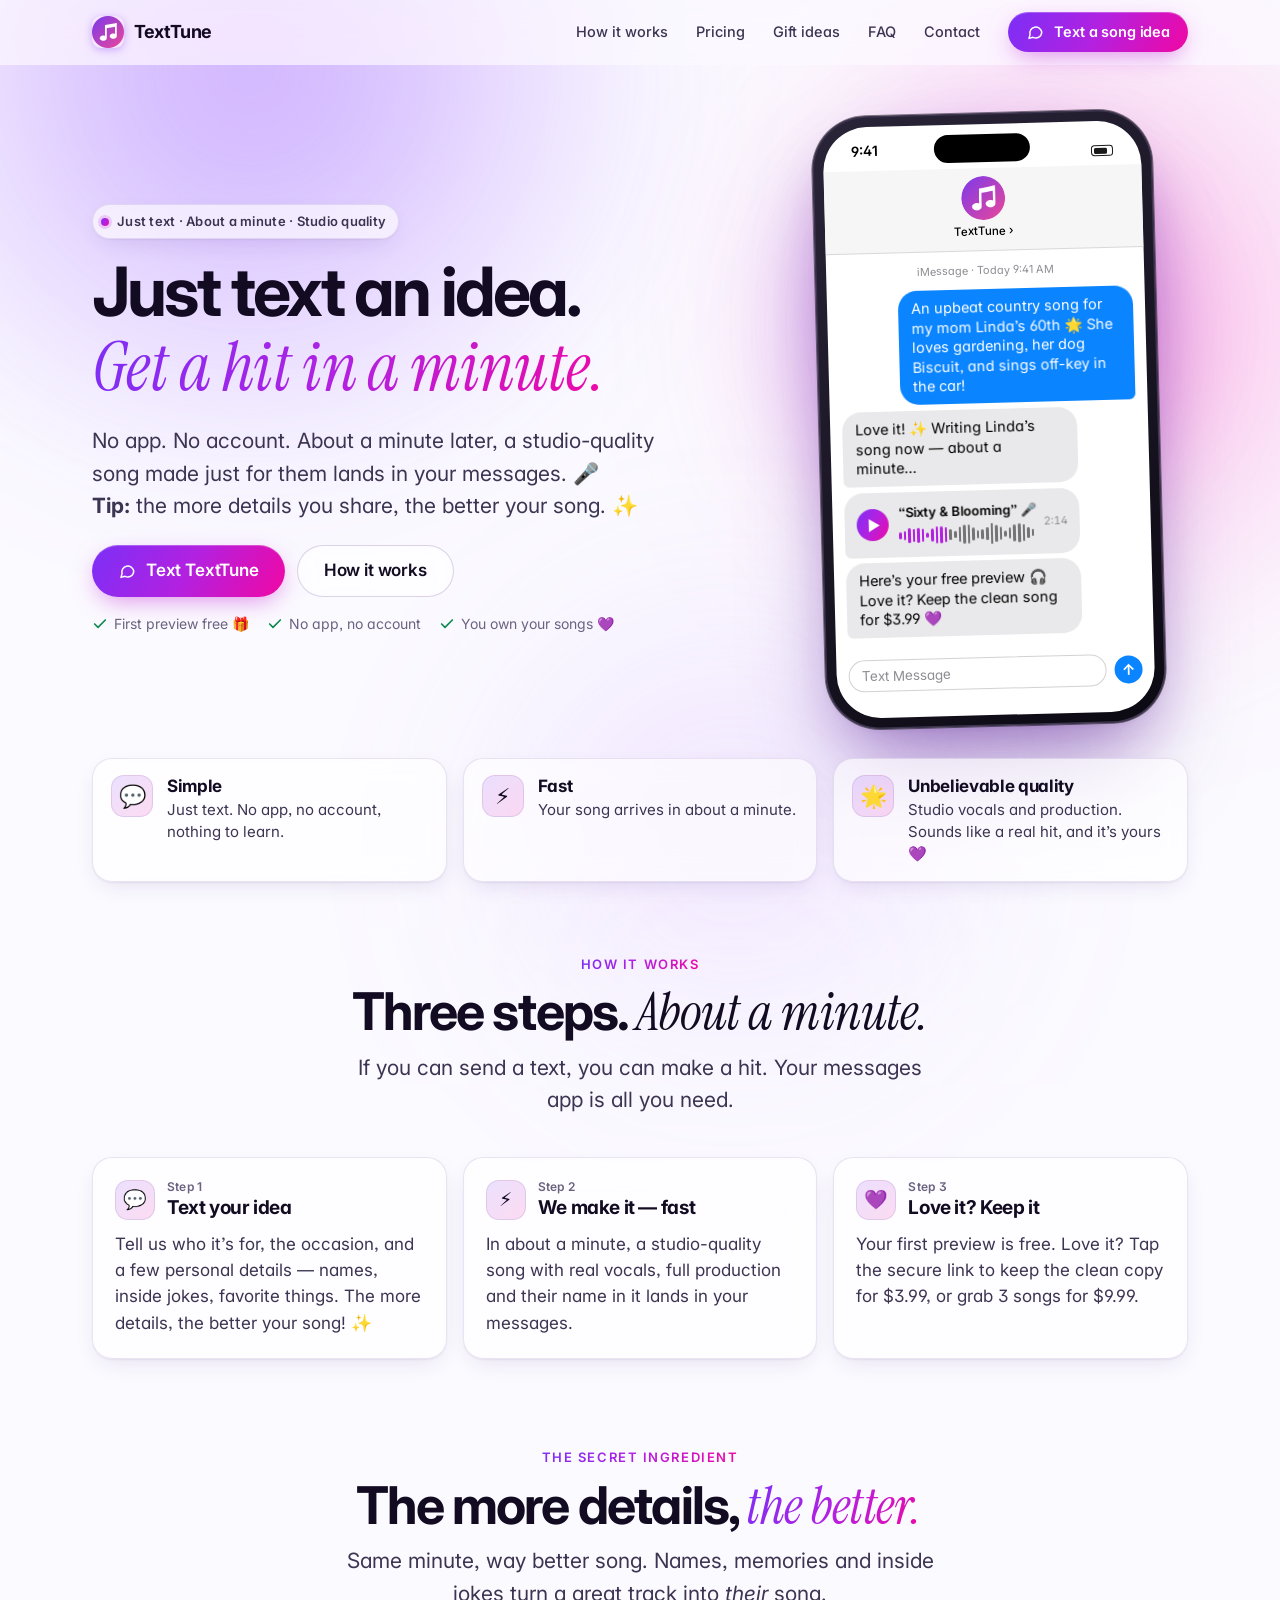
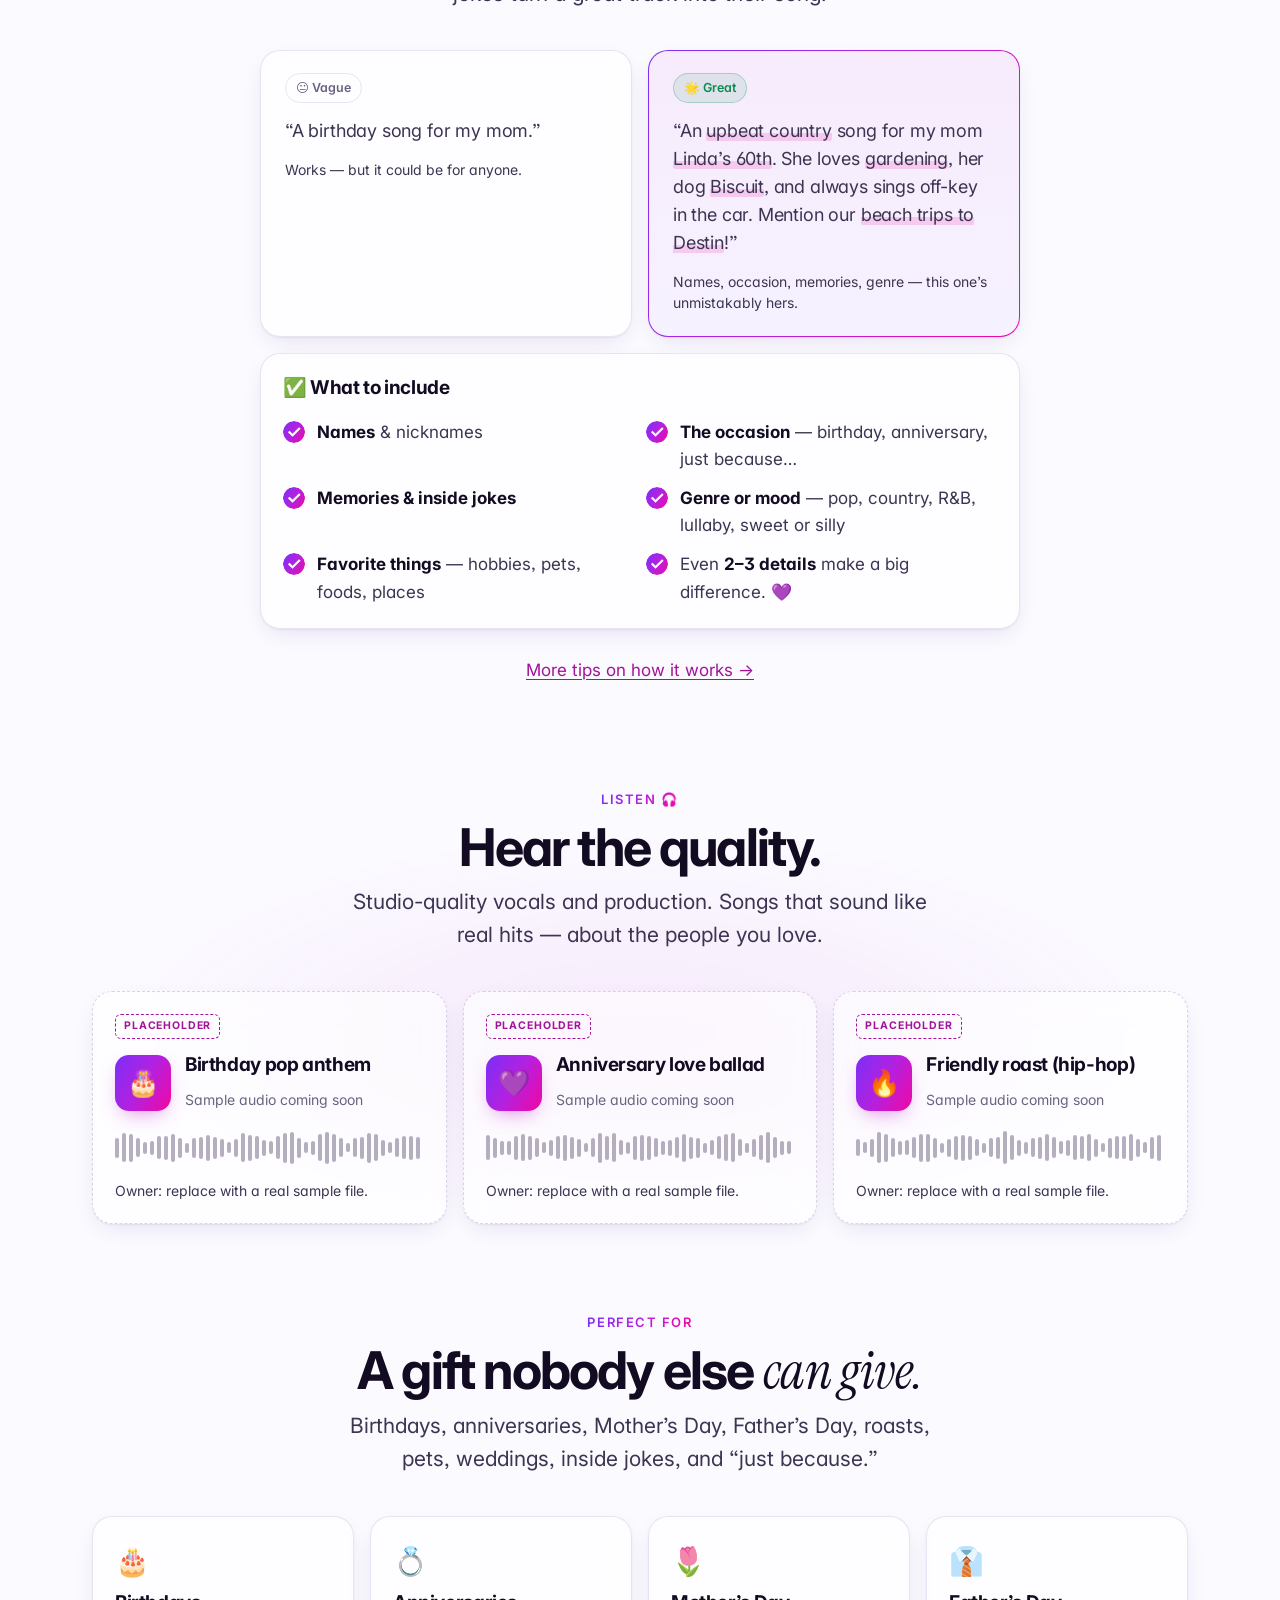
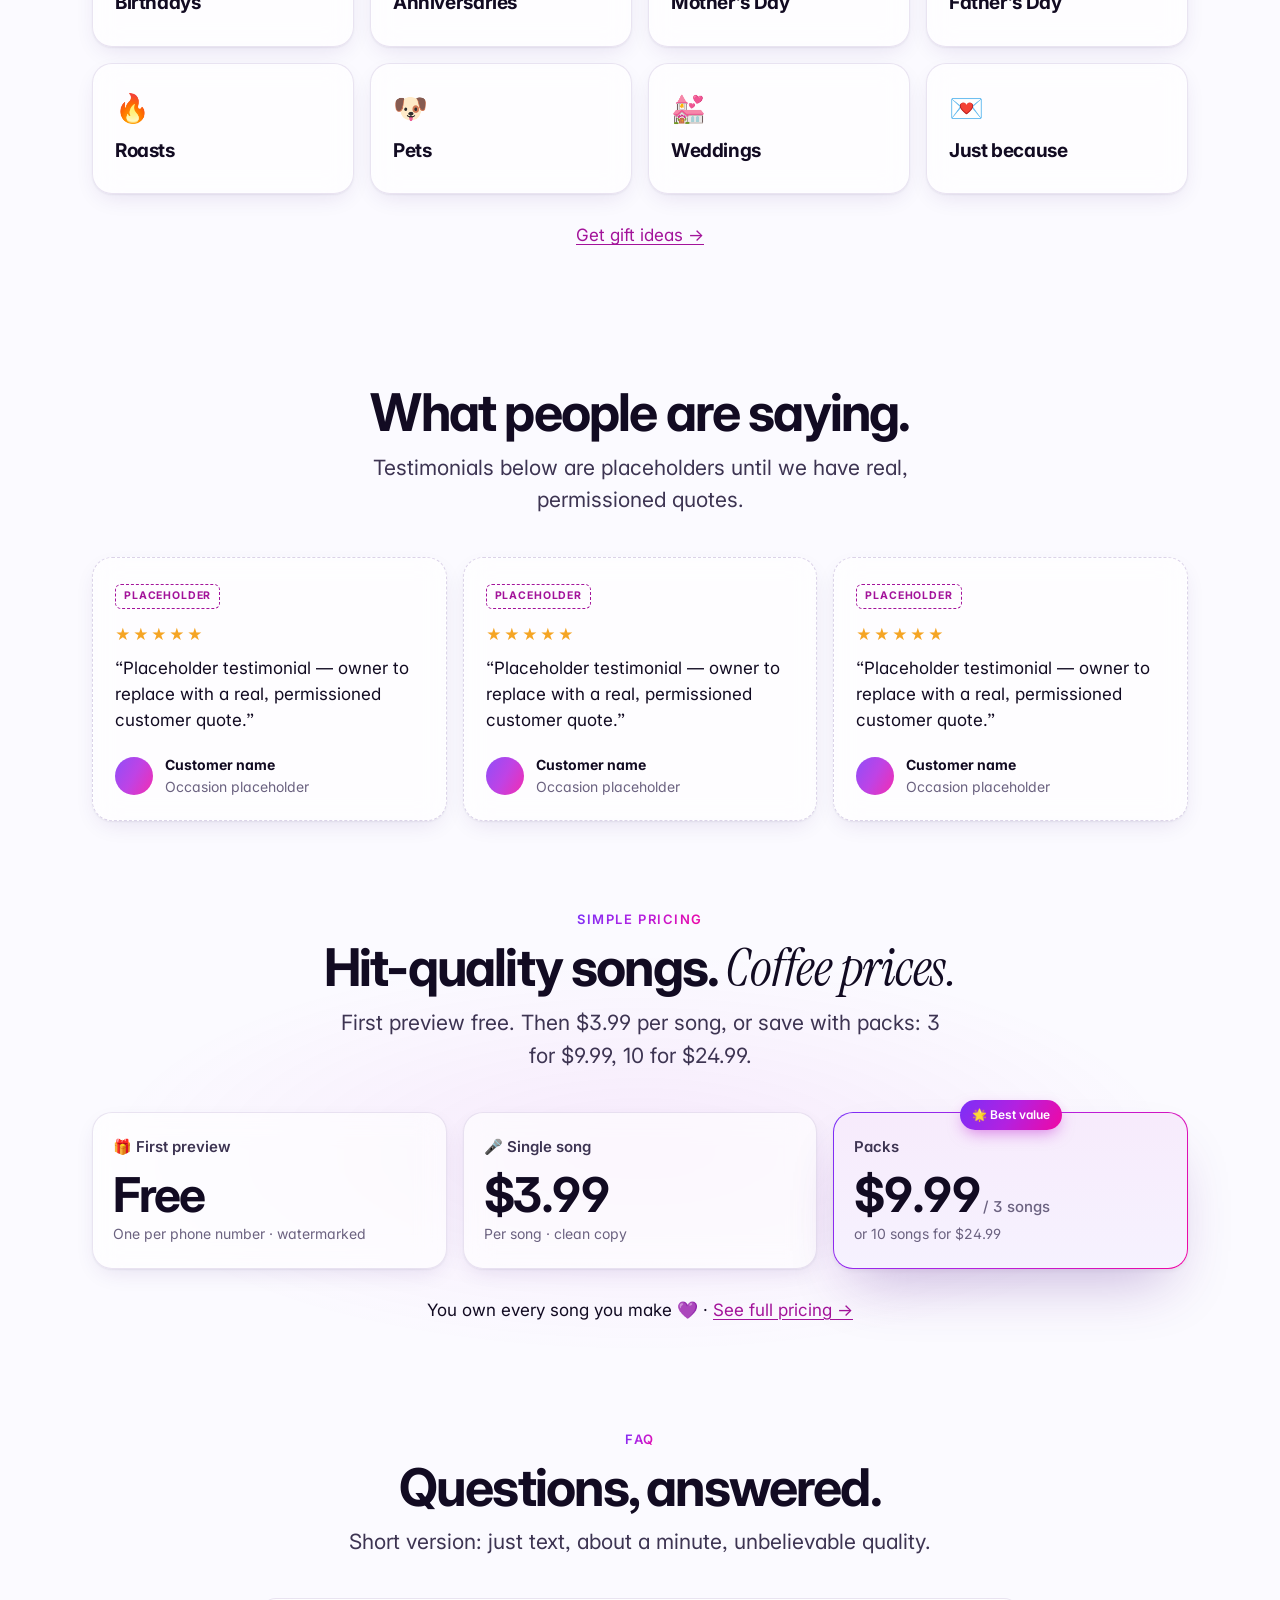
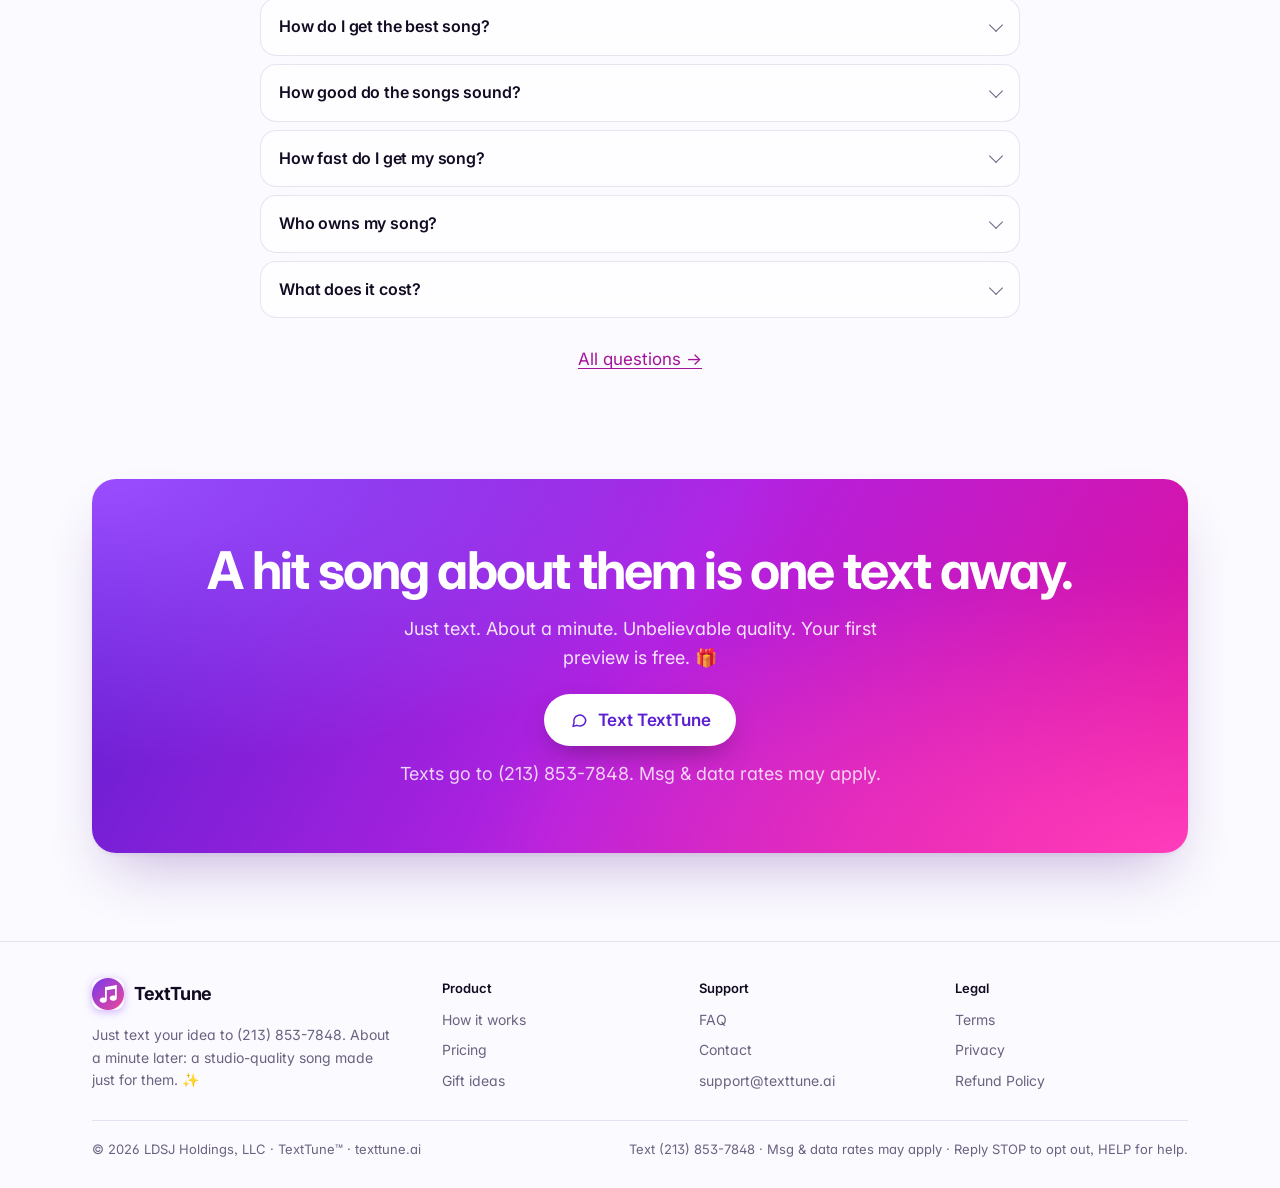
==== commit 698389bf: "Pricing v2 site: first preview free, 1/$3.99 · 3/$9.99 · 10/$24.99 (generator gen/build.py = build_p" ====
--- a/index.html
+++ b/index.html
@@ -1,10 +1,10 @@
 <!doctype html>
 <html lang="en"><head><meta charset="utf-8"><meta name="viewport" content="width=device-width,initial-scale=1,viewport-fit=cover">
-<title>TextTune ✨ Just text. Get a hit song in a minute.</title><meta name="description" content="Just text an idea and get a studio-quality custom song back in about a minute. No app. No account. First song free.">
+<title>TextTune ✨ Just text. Get a hit song in a minute.</title><meta name="description" content="Just text an idea and get a studio-quality custom song back in about a minute. No app. No account. First preview free.">
 <link rel="canonical" href="https://texttune.ai/">
 <meta name="theme-color" content="#fbfaff" media="(prefers-color-scheme: light)"><meta name="theme-color" content="#08060f" media="(prefers-color-scheme: dark)"><meta name="color-scheme" content="light dark">
-<meta property="og:type" content="website"><meta property="og:site_name" content="TextTune"><meta property="og:title" content="TextTune ✨ Just text. Get a hit song in a minute."><meta property="og:description" content="Just text an idea and get a studio-quality custom song back in about a minute. No app. No account. First song free."><meta property="og:url" content="https://texttune.ai/"><meta property="og:image" content="https://texttune.ai/og.png"><meta property="og:image:width" content="1200"><meta property="og:image:height" content="630">
-<meta name="twitter:card" content="summary_large_image"><meta name="twitter:title" content="TextTune ✨ Just text. Get a hit song in a minute."><meta name="twitter:description" content="Just text an idea and get a studio-quality custom song back in about a minute. No app. No account. First song free."><meta name="twitter:image" content="https://texttune.ai/og.png">
+<meta property="og:type" content="website"><meta property="og:site_name" content="TextTune"><meta property="og:title" content="TextTune ✨ Just text. Get a hit song in a minute."><meta property="og:description" content="Just text an idea and get a studio-quality custom song back in about a minute. No app. No account. First preview free."><meta property="og:url" content="https://texttune.ai/"><meta property="og:image" content="https://texttune.ai/og.png"><meta property="og:image:width" content="1200"><meta property="og:image:height" content="630">
+<meta name="twitter:card" content="summary_large_image"><meta name="twitter:title" content="TextTune ✨ Just text. Get a hit song in a minute."><meta name="twitter:description" content="Just text an idea and get a studio-quality custom song back in about a minute. No app. No account. First preview free."><meta name="twitter:image" content="https://texttune.ai/og.png">
 <link rel="icon" type="image/png" sizes="32x32" href="favicon-32.png"><link rel="icon" type="image/png" sizes="192x192" href="icon-192.png"><link rel="apple-touch-icon" href="apple-touch-icon.png"><link rel="manifest" href="site.webmanifest">
 <link rel="preconnect" href="https://fonts.googleapis.com"><link rel="preconnect" href="https://fonts.gstatic.com" crossorigin>
 <link rel="stylesheet" href="https://fonts.googleapis.com/css2?family=Inter:opsz,wght@14..32,400..700&amp;family=Instrument+Serif:ital@1&amp;display=swap">
@@ -24,10 +24,10 @@
 <h1 class="rv d1">Just text an idea.<br><span class="it gt">Get a hit in a minute.</span></h1>
 <p class="lead rv d2">No app. No account. About a minute later, a studio-quality song made just for them lands in your messages. 🎤<br><b>Tip:</b> the more details you share, the better your song. ✨</p>
 <div class="ctas rv d3"><a class="btn p" href="sms:+12138537848&amp;body=Song%20idea%3A%20"><svg viewBox="0 0 24 24" fill="none" stroke="currentColor" stroke-width="2" stroke-linecap="round" stroke-linejoin="round" aria-hidden="true"><path d="M21 12a8 8 0 0 1-11.6 7.1L4 20.5l1.4-5A8 8 0 1 1 21 12z"/></svg>Text TextTune</a><a class="btn s" href="how-it-works.html">How it works</a></div>
-<div class="meta rv d3"><span><svg viewBox="0 0 24 24" fill="none" stroke="currentColor" stroke-width="2.5" stroke-linecap="round" stroke-linejoin="round" aria-hidden="true"><path d="M20 6 9 17l-5-5"/></svg>First song free 🎁</span><span><svg viewBox="0 0 24 24" fill="none" stroke="currentColor" stroke-width="2.5" stroke-linecap="round" stroke-linejoin="round" aria-hidden="true"><path d="M20 6 9 17l-5-5"/></svg>No app, no account</span><span><svg viewBox="0 0 24 24" fill="none" stroke="currentColor" stroke-width="2.5" stroke-linecap="round" stroke-linejoin="round" aria-hidden="true"><path d="M20 6 9 17l-5-5"/></svg>You own your songs 💜</span></div>
+<div class="meta rv d3"><span><svg viewBox="0 0 24 24" fill="none" stroke="currentColor" stroke-width="2.5" stroke-linecap="round" stroke-linejoin="round" aria-hidden="true"><path d="M20 6 9 17l-5-5"/></svg>First preview free 🎁</span><span><svg viewBox="0 0 24 24" fill="none" stroke="currentColor" stroke-width="2.5" stroke-linecap="round" stroke-linejoin="round" aria-hidden="true"><path d="M20 6 9 17l-5-5"/></svg>No app, no account</span><span><svg viewBox="0 0 24 24" fill="none" stroke="currentColor" stroke-width="2.5" stroke-linecap="round" stroke-linejoin="round" aria-hidden="true"><path d="M20 6 9 17l-5-5"/></svg>You own your songs 💜</span></div>
 </div><div class="stage" role="img" aria-label="iPhone showing a sample TextTune conversation: someone texts a detailed song idea for their mom Linda's 60th birthday, and TextTune replies with a custom song audio preview.">
 <div class="chip c1 float" aria-hidden="true"><span class="ic">✨</span><span>Song ready<small>in about a minute</small></span></div>
-<div class="chip c2 float d" aria-hidden="true"><span class="ic">🎁</span><span>First song free<small>no app, no account</small></span></div>
+<div class="chip c2 float d" aria-hidden="true"><span class="ic">🎁</span><span>First preview free<small>no app, no account</small></span></div>
 <div class="phone" aria-hidden="true"><div class="screen"><div class="island"></div>
 <div class="sbar"><span>9:41</span><i><b></b></i></div>
 <div class="chead"><img src="logo-256.png" alt=""><span>TextTune ›</span></div>
@@ -36,13 +36,13 @@
 <div class="stack"><div class="bub them msg m2 typing"><i></i><i></i><i></i></div>
 <div class="bub them msg m3">Love it! ✨ Writing Linda’s song now — about a minute…</div></div>
 <div class="bub them msg m4 audio"><span class="play"><svg viewBox="0 0 10 12"><path d="M0 0l10 6-10 6z"/></svg></span><span class="meta2"><span class="ttl">“Sixty &amp; Blooming” 🎤</span><div class="wave" aria-hidden="true"><i class="on" style="height:31%;animation-delay:-0.60s"></i><i class="on" style="height:44%;animation-delay:-0.66s"></i><i class="on" style="height:72%;animation-delay:-0.07s"></i><i class="on" style="height:63%;animation-delay:-0.92s"></i><i class="on" style="height:66%;animation-delay:-0.26s"></i><i class="on" style="height:60%;animation-delay:-0.52s"></i><i class="on" style="height:26%;animation-delay:-0.52s"></i><i class="on" style="height:56%;animation-delay:-0.17s"></i><i class="on" style="height:77%;animation-delay:-0.95s"></i><i class="on" style="height:79%;animation-delay:-0.82s"></i><i class="on" style="height:72%;animation-delay:-0.07s"></i><i class="" style="height:47%;animation-delay:-0.65s"></i><i class="" style="height:33%;animation-delay:-0.03s"></i><i class="" style="height:68%;animation-delay:-0.52s"></i><i class="" style="height:83%;animation-delay:-0.97s"></i><i class="" style="height:84%;animation-delay:-1.01s"></i><i class="" style="height:60%;animation-delay:-0.88s"></i><i class="" style="height:36%;animation-delay:-1.03s"></i><i class="" style="height:46%;animation-delay:-0.11s"></i><i class="" style="height:58%;animation-delay:-0.24s"></i><i class="" style="height:93%;animation-delay:-0.48s"></i><i class="" style="height:78%;animation-delay:-0.33s"></i><i class="" style="height:56%;animation-delay:-0.42s"></i><i class="" style="height:27%;animation-delay:-0.64s"></i><i class="" style="height:51%;animation-delay:-0.99s"></i><i class="" style="height:76%;animation-delay:-1.02s"></i><i class="" style="height:90%;animation-delay:-1.09s"></i><i class="" style="height:75%;animation-delay:-0.18s"></i><i class="" style="height:53%;animation-delay:-1.06s"></i><i class="" style="height:31%;animation-delay:-0.63s"></i></div></span><span class="dur">2:14</span></div>
-<div class="bub them msg m5">Here’s your song! Your first one is free 💜 Reply <b>REMIX:</b> to tweak it.</div>
-</div><div class="compose"><div>Text Message</div><b>↑</b></div></div></div></div></div></section><section class="pillars"><div class="w"><div class="grid g3"><div class="card pillar rv d0"><span class="icon" aria-hidden="true">💬</span><div><h3>Simple</h3><p>Just text. No app, no account, nothing to learn.</p></div></div><div class="card pillar rv d1"><span class="icon" aria-hidden="true">⚡</span><div><h3>Fast</h3><p>Your song arrives in about a minute.</p></div></div><div class="card pillar rv d2"><span class="icon" aria-hidden="true">🌟</span><div><h3>Unbelievable quality</h3><p>Studio vocals and production. Sounds like a real hit, and it’s yours 💜</p></div></div></div></div></section><section class=""><div class="w"><div class="sh"><span class="kicker rv"><span>How it works</span></span><h2 class="rv d1">Three steps. <span class='it'>About a minute.</span></h2><p class="lead rv d2">If you can send a text, you can make a hit. Your messages app is all you need.</p></div><div class="grid g3"><div class="card step rv d0"><div class="sthead"><span class="icon" aria-hidden="true">💬</span><div><span class="stn">Step 1</span><h3>Text your idea</h3></div></div><p>Tell us who it’s for, the occasion, and a few personal details — names, inside jokes, favorite things. The more details, the better your song! ✨</p></div><div class="card step rv d1"><div class="sthead"><span class="icon" aria-hidden="true">⚡</span><div><span class="stn">Step 2</span><h3>We make it — fast</h3></div></div><p>In about a minute, a studio-quality song with real vocals, full production and their name in it lands in your messages.</p></div><div class="card step rv d2"><div class="sthead"><span class="icon" aria-hidden="true">💜</span><div><span class="stn">Step 3</span><h3>Love it? Keep it</h3></div></div><p>Your first song is free. After that, listen to the full-length preview, then tap the secure link to get the clean copy for $3.99.</p></div></div></div></section><section class=""><div class="w"><div class="sh"><span class="kicker rv"><span>The secret ingredient</span></span><h2 class="rv d1">The more details, <span class='it gt'>the better.</span></h2><p class="lead rv d2">Same minute, way better song. Names, memories and inside jokes turn a great track into <i>their</i> song.</p></div><div class="narrow" style="margin:0 auto"><div class="grid g2 cmp"><div class="card rv"><span class="tag meh">😐 Vague</span><p class="quote">“A birthday song for my mom.”</p><p class="small" style="margin-top:14px">Works — but it could be for anyone.</p></div>
-<div class="card great rv d1"><span class="tag ok">🌟 Great</span><p class="quote">“An <span class="hl">upbeat country</span> song for my mom <span class="hl">Linda’s 60th</span>. She loves <span class="hl">gardening</span>, her dog <span class="hl">Biscuit</span>, and always sings off-key in the car. Mention our <span class="hl">beach trips to Destin</span>!”</p><p class="small" style="margin-top:14px">Names, occasion, memories, genre — this one’s unmistakably hers.</p></div></div><div class="card rv" style="margin-top:16px"><h3 style="margin-bottom:18px">✅ What to include</h3><ul class="checks"><li><span><b>Names</b> &amp; nicknames</span></li><li><span><b>The occasion</b> — birthday, anniversary, just because…</span></li><li><span><b>Memories &amp; inside jokes</b></span></li><li><span><b>Genre or mood</b> — pop, country, R&amp;B, lullaby, sweet or silly</span></li><li><span><b>Favorite things</b> — hobbies, pets, foods, places</span></li><li><span>Even <b>2–3 details</b> make a big difference. 💜</span></li></ul></div><p style="text-align:center;margin-top:28px" class="rv"><a href="how-it-works.html">More tips on how it works →</a></p></div></div></section><section class="tint"><div class="w"><div class="sh"><span class="kicker rv"><span>Listen 🎧</span></span><h2 class="rv d1">Hear the quality.</h2><p class="lead rv d2">Studio-quality vocals and production. Songs that sound like real hits — about the people you love.</p></div><div class="grid g3"><div class="card sample ph rv d0"><span class="ph-badge">Placeholder</span><div class="top"><div class="cover" aria-hidden="true">🎂</div><div><h3>Birthday pop anthem</h3><span class="small">Sample audio coming soon</span></div></div><div class="wave" aria-hidden="true"><i class="" style="height:56%;animation-delay:-0.17s"></i><i class="" style="height:81%;animation-delay:-0.08s"></i><i class="" style="height:78%;animation-delay:-0.40s"></i><i class="" style="height:53%;animation-delay:-0.56s"></i><i class="" style="height:33%;animation-delay:-0.48s"></i><i class="" style="height:38%;animation-delay:-0.10s"></i><i class="" style="height:64%;animation-delay:-0.91s"></i><i class="" style="height:66%;animation-delay:-0.25s"></i><i class="" style="height:78%;animation-delay:-1.04s"></i><i class="" style="height:57%;animation-delay:-0.44s"></i><i class="" style="height:29%;animation-delay:-0.05s"></i><i class="" style="height:55%;animation-delay:-0.32s"></i><i class="" style="height:61%;animation-delay:-0.13s"></i><i class="" style="height:73%;animation-delay:-0.90s"></i><i class="" style="height:62%;animation-delay:-0.64s"></i><i class="" style="height:50%;animation-delay:-0.41s"></i><i class="" style="height:30%;animation-delay:-0.07s"></i><i class="" style="height:49%;animation-delay:-0.23s"></i><i class="" style="height:80%;animation-delay:-0.47s"></i><i class="" style="height:72%;animation-delay:-0.64s"></i><i class="" style="height:64%;animation-delay:-0.33s"></i><i class="" style="height:43%;animation-delay:-0.77s"></i><i class="" style="height:36%;animation-delay:-0.63s"></i><i class="" style="height:64%;animation-delay:-0.96s"></i><i class="" style="height:84%;animation-delay:-0.32s"></i><i class="" style="height:90%;animation-delay:-0.13s"></i><i class="" style="height:57%;animation-delay:-0.83s"></i><i class="" style="height:31%;animation-delay:-0.54s"></i><i class="" style="height:40%;animation-delay:-0.74s"></i><i class="" style="height:76%;animation-delay:-0.63s"></i><i class="" style="height:90%;animation-delay:-0.35s"></i><i class="" style="height:78%;animation-delay:-0.65s"></i><i class="" style="height:53%;animation-delay:-0.50s"></i><i class="" style="height:26%;animation-delay:-1.04s"></i><i class="" style="height:53%;animation-delay:-0.73s"></i><i class="" style="height:61%;animation-delay:-0.77s"></i><i class="" style="height:83%;animation-delay:-1.09s"></i><i class="" style="height:76%;animation-delay:-0.31s"></i><i class="" style="height:43%;animation-delay:-0.74s"></i><i class="" style="height:31%;animation-delay:-0.51s"></i><i class="" style="height:54%;animation-delay:-0.13s"></i><i class="" style="height:63%;animation-delay:-0.85s"></i><i class="" style="height:66%;animation-delay:-0.27s"></i><i class="" style="height:60%;animation-delay:-0.96s"></i></div><p class="small">Owner: replace with a real sample file.</p><!-- PLACEHOLDER: <audio controls preload="none" src="samples/birthday.mp3"></audio> --></div><div class="card sample ph rv d1"><span class="ph-badge">Placeholder</span><div class="top"><div class="cover" aria-hidden="true">💜</div><div><h3>Anniversary love ballad</h3><span class="small">Sample audio coming soon</span></div></div><div class="wave" aria-hidden="true"><i class="" style="height:70%;animation-delay:-1.06s"></i><i class="" style="height:57%;animation-delay:-0.78s"></i><i class="" style="height:38%;animation-delay:-0.27s"></i><i class="" style="height:40%;animation-delay:-0.23s"></i><i class="" style="height:66%;animation-delay:-0.51s"></i><i class="" style="height:76%;animation-delay:-0.54s"></i><i class="" style="height:67%;animation-delay:-0.91s"></i><i class="" style="height:52%;animation-delay:-0.26s"></i><i class="" style="height:31%;animation-delay:-0.29s"></i><i class="" style="height:44%;animation-delay:-0.99s"></i><i class="" style="height:65%;animation-delay:-0.13s"></i><i class="" style="height:71%;animation-delay:-1.09s"></i><i class="" style="height:61%;animation-delay:-0.68s"></i><i class="" style="height:51%;animation-delay:-0.73s"></i><i class="" style="height:25%;animation-delay:-0.76s"></i><i class="" style="height:52%;animation-delay:-0.71s"></i><i class="" style="height:84%;animation-delay:-0.64s"></i><i class="" style="height:67%;animation-delay:-0.07s"></i><i class="" style="height:80%;animation-delay:-0.54s"></i><i class="" style="height:42%;animation-delay:-1.04s"></i><i class="" style="height:33%;animation-delay:-0.80s"></i><i class="" style="height:67%;animation-delay:-0.31s"></i><i class="" style="height:72%;animation-delay:-0.97s"></i><i class="" style="height:66%;animation-delay:-0.84s"></i><i class="" style="height:54%;animation-delay:-0.76s"></i><i class="" style="height:39%;animation-delay:-1.04s"></i><i class="" style="height:44%;animation-delay:-0.55s"></i><i class="" style="height:58%;animation-delay:-0.17s"></i><i class="" style="height:79%;animation-delay:-0.56s"></i><i class="" style="height:62%;animation-delay:-0.99s"></i><i class="" style="height:57%;animation-delay:-0.77s"></i><i class="" style="height:28%;animation-delay:-0.27s"></i><i class="" style="height:42%;animation-delay:-0.38s"></i><i class="" style="height:64%;animation-delay:-0.47s"></i><i class="" style="height:75%;animation-delay:-0.92s"></i><i class="" style="height:81%;animation-delay:-0.19s"></i><i class="" style="height:48%;animation-delay:-0.18s"></i><i class="" style="height:29%;animation-delay:-1.07s"></i><i class="" style="height:51%;animation-delay:-0.84s"></i><i class="" style="height:69%;animation-delay:-0.01s"></i><i class="" style="height:86%;animation-delay:-0.38s"></i><i class="" style="height:58%;animation-delay:-0.48s"></i><i class="" style="height:39%;animation-delay:-0.45s"></i><i class="" style="height:37%;animation-delay:-0.46s"></i></div><p class="small">Owner: replace with a real sample file.</p><!-- PLACEHOLDER: <audio controls preload="none" src="samples/anniversary.mp3"></audio> --></div><div class="card sample ph rv d2"><span class="ph-badge">Placeholder</span><div class="top"><div class="cover" aria-hidden="true">🔥</div><div><h3>Friendly roast (hip-hop)</h3><span class="small">Sample audio coming soon</span></div></div><div class="wave" aria-hidden="true"><i class="" style="height:46%;animation-delay:-0.41s"></i><i class="" style="height:30%;animation-delay:-0.95s"></i><i class="" style="height:49%;animation-delay:-0.55s"></i><i class="" style="height:87%;animation-delay:-0.09s"></i><i class="" style="height:79%;animation-delay:-0.68s"></i><i class="" style="height:53%;animation-delay:-0.42s"></i><i class="" style="height:40%;animation-delay:-0.50s"></i><i class="" style="height:42%;animation-delay:-0.17s"></i><i class="" style="height:59%;animation-delay:-0.12s"></i><i class="" style="height:78%;animation-delay:-1.02s"></i><i class="" style="height:78%;animation-delay:-0.85s"></i><i class="" style="height:55%;animation-delay:-0.82s"></i><i class="" style="height:29%;animation-delay:-0.32s"></i><i class="" style="height:50%;animation-delay:-0.80s"></i><i class="" style="height:68%;animation-delay:-0.10s"></i><i class="" style="height:71%;animation-delay:-0.23s"></i><i class="" style="height:66%;animation-delay:-0.89s"></i><i class="" style="height:46%;animation-delay:-0.98s"></i><i class="" style="height:28%;animation-delay:-0.06s"></i><i class="" style="height:53%;animation-delay:-0.54s"></i><i class="" style="height:60%;animation-delay:-0.47s"></i><i class="" style="height:91%;animation-delay:-0.12s"></i><i class="" style="height:69%;animation-delay:-0.13s"></i><i class="" style="height:43%;animation-delay:-0.98s"></i><i class="" style="height:34%;animation-delay:-0.01s"></i><i class="" style="height:53%;animation-delay:-0.59s"></i><i class="" style="height:62%;animation-delay:-0.09s"></i><i class="" style="height:76%;animation-delay:-1.01s"></i><i class="" style="height:59%;animation-delay:-0.44s"></i><i class="" style="height:35%;animation-delay:-0.10s"></i><i class="" style="height:45%;animation-delay:-0.19s"></i><i class="" style="height:70%;animation-delay:-1.05s"></i><i class="" style="height:64%;animation-delay:-0.61s"></i><i class="" style="height:76%;animation-delay:-0.16s"></i><i class="" style="height:50%;animation-delay:-1.09s"></i><i class="" style="height:26%;animation-delay:-0.13s"></i><i class="" style="height:55%;animation-delay:-1.05s"></i><i class="" style="height:65%;animation-delay:-0.67s"></i><i class="" style="height:64%;animation-delay:-0.40s"></i><i class="" style="height:74%;animation-delay:-0.65s"></i><i class="" style="height:50%;animation-delay:-0.10s"></i><i class="" style="height:31%;animation-delay:-0.95s"></i><i class="" style="height:60%;animation-delay:-0.50s"></i><i class="" style="height:73%;animation-delay:-1.08s"></i></div><p class="small">Owner: replace with a real sample file.</p><!-- PLACEHOLDER: <audio controls preload="none" src="samples/roast.mp3"></audio> --></div></div></div></section><section class=""><div class="w"><div class="sh"><span class="kicker rv"><span>Perfect for</span></span><h2 class="rv d1">A gift nobody else <span class='it'>can give.</span></h2><p class="lead rv d2">Birthdays, anniversaries, Mother’s Day, Father’s Day, roasts, pets, weddings, inside jokes, and “just because.”</p></div><div class="grid g4"><a class="card occ rv d0" href="gift-ideas.html"><span class="em" aria-hidden="true">🎂</span><h3>Birthdays</h3></a><a class="card occ rv d1" href="gift-ideas.html"><span class="em" aria-hidden="true">💍</span><h3>Anniversaries</h3></a><a class="card occ rv d2" href="gift-ideas.html"><span class="em" aria-hidden="true">🌷</span><h3>Mother’s Day</h3></a><a class="card occ rv d3" href="gift-ideas.html"><span class="em" aria-hidden="true">👔</span><h3>Father’s Day</h3></a><a class="card occ rv d0" href="gift-ideas.html"><span class="em" aria-hidden="true">🔥</span><h3>Roasts</h3></a><a class="card occ rv d1" href="gift-ideas.html"><span class="em" aria-hidden="true">🐶</span><h3>Pets</h3></a><a class="card occ rv d2" href="gift-ideas.html"><span class="em" aria-hidden="true">💒</span><h3>Weddings</h3></a><a class="card occ rv d3" href="gift-ideas.html"><span class="em" aria-hidden="true">💌</span><h3>Just because</h3></a></div><p style="text-align:center;margin-top:28px" class="rv"><a href="gift-ideas.html">Get gift ideas →</a></p></div></section><section class=""><div class="w"><div class="sh"><span class="kicker rv"><span>Loved by early listeners</span></span><h2 class="rv d1">What people are saying.</h2><p class="lead rv d2">Testimonials below are placeholders until we have real, permissioned quotes.</p></div><div class="grid g3"><figure class="card ph rv d0" style="margin:0"><span class="ph-badge">Placeholder</span><div class="stars" aria-hidden="true">★★★★★</div><blockquote class="tq" style="margin:0 0 20px">“Placeholder testimonial — owner to replace with a real, permissioned customer quote.”</blockquote><figcaption class="who"><span class="av" aria-hidden="true"></span><span><b>Customer name</b><span>Occasion placeholder</span></span></figcaption></figure><figure class="card ph rv d1" style="margin:0"><span class="ph-badge">Placeholder</span><div class="stars" aria-hidden="true">★★★★★</div><blockquote class="tq" style="margin:0 0 20px">“Placeholder testimonial — owner to replace with a real, permissioned customer quote.”</blockquote><figcaption class="who"><span class="av" aria-hidden="true"></span><span><b>Customer name</b><span>Occasion placeholder</span></span></figcaption></figure><figure class="card ph rv d2" style="margin:0"><span class="ph-badge">Placeholder</span><div class="stars" aria-hidden="true">★★★★★</div><blockquote class="tq" style="margin:0 0 20px">“Placeholder testimonial — owner to replace with a real, permissioned customer quote.”</blockquote><figcaption class="who"><span class="av" aria-hidden="true"></span><span><b>Customer name</b><span>Occasion placeholder</span></span></figcaption></figure></div></div></section><section class="tint"><div class="w"><div class="sh"><span class="kicker rv"><span>Simple pricing</span></span><h2 class="rv d1">Hit-quality songs. <span class='it'>Coffee prices.</span></h2><p class="lead rv d2">First song free. Then $3.99 per song, or save with packs. Pay only if you love it.</p></div><div class="grid g3">
-<div class="card plan rv"><div class="nm">🎁 First song</div><div class="pr">Free</div><div class="per">One per phone number</div></div>
+<div class="bub them msg m5">Here’s your free preview 🎧 Love it? Keep the clean song for $3.99 💜</div>
+</div><div class="compose"><div>Text Message</div><b>↑</b></div></div></div></div></div></section><section class="pillars"><div class="w"><div class="grid g3"><div class="card pillar rv d0"><span class="icon" aria-hidden="true">💬</span><div><h3>Simple</h3><p>Just text. No app, no account, nothing to learn.</p></div></div><div class="card pillar rv d1"><span class="icon" aria-hidden="true">⚡</span><div><h3>Fast</h3><p>Your song arrives in about a minute.</p></div></div><div class="card pillar rv d2"><span class="icon" aria-hidden="true">🌟</span><div><h3>Unbelievable quality</h3><p>Studio vocals and production. Sounds like a real hit, and it’s yours 💜</p></div></div></div></div></section><section class=""><div class="w"><div class="sh"><span class="kicker rv"><span>How it works</span></span><h2 class="rv d1">Three steps. <span class='it'>About a minute.</span></h2><p class="lead rv d2">If you can send a text, you can make a hit. Your messages app is all you need.</p></div><div class="grid g3"><div class="card step rv d0"><div class="sthead"><span class="icon" aria-hidden="true">💬</span><div><span class="stn">Step 1</span><h3>Text your idea</h3></div></div><p>Tell us who it’s for, the occasion, and a few personal details — names, inside jokes, favorite things. The more details, the better your song! ✨</p></div><div class="card step rv d1"><div class="sthead"><span class="icon" aria-hidden="true">⚡</span><div><span class="stn">Step 2</span><h3>We make it — fast</h3></div></div><p>In about a minute, a studio-quality song with real vocals, full production and their name in it lands in your messages.</p></div><div class="card step rv d2"><div class="sthead"><span class="icon" aria-hidden="true">💜</span><div><span class="stn">Step 3</span><h3>Love it? Keep it</h3></div></div><p>Your first preview is free. Love it? Tap the secure link to keep the clean copy for $3.99, or grab 3 songs for $9.99.</p></div></div></div></section><section class=""><div class="w"><div class="sh"><span class="kicker rv"><span>The secret ingredient</span></span><h2 class="rv d1">The more details, <span class='it gt'>the better.</span></h2><p class="lead rv d2">Same minute, way better song. Names, memories and inside jokes turn a great track into <i>their</i> song.</p></div><div class="narrow" style="margin:0 auto"><div class="grid g2 cmp"><div class="card rv"><span class="tag meh">😐 Vague</span><p class="quote">“A birthday song for my mom.”</p><p class="small" style="margin-top:14px">Works — but it could be for anyone.</p></div>
+<div class="card great rv d1"><span class="tag ok">🌟 Great</span><p class="quote">“An <span class="hl">upbeat country</span> song for my mom <span class="hl">Linda’s 60th</span>. She loves <span class="hl">gardening</span>, her dog <span class="hl">Biscuit</span>, and always sings off-key in the car. Mention our <span class="hl">beach trips to Destin</span>!”</p><p class="small" style="margin-top:14px">Names, occasion, memories, genre — this one’s unmistakably hers.</p></div></div><div class="card rv" style="margin-top:16px"><h3 style="margin-bottom:18px">✅ What to include</h3><ul class="checks"><li><span><b>Names</b> &amp; nicknames</span></li><li><span><b>The occasion</b> — birthday, anniversary, just because…</span></li><li><span><b>Memories &amp; inside jokes</b></span></li><li><span><b>Genre or mood</b> — pop, country, R&amp;B, lullaby, sweet or silly</span></li><li><span><b>Favorite things</b> — hobbies, pets, foods, places</span></li><li><span>Even <b>2–3 details</b> make a big difference. 💜</span></li></ul></div><p style="text-align:center;margin-top:28px" class="rv"><a href="how-it-works.html">More tips on how it works →</a></p></div></div></section><section class="tint"><div class="w"><div class="sh"><span class="kicker rv"><span>Listen 🎧</span></span><h2 class="rv d1">Hear the quality.</h2><p class="lead rv d2">Studio-quality vocals and production. Songs that sound like real hits — about the people you love.</p></div><div class="grid g3"><div class="card sample ph rv d0"><span class="ph-badge">Placeholder</span><div class="top"><div class="cover" aria-hidden="true">🎂</div><div><h3>Birthday pop anthem</h3><span class="small">Sample audio coming soon</span></div></div><div class="wave" aria-hidden="true"><i class="" style="height:56%;animation-delay:-0.17s"></i><i class="" style="height:81%;animation-delay:-0.08s"></i><i class="" style="height:78%;animation-delay:-0.40s"></i><i class="" style="height:53%;animation-delay:-0.56s"></i><i class="" style="height:33%;animation-delay:-0.48s"></i><i class="" style="height:38%;animation-delay:-0.10s"></i><i class="" style="height:64%;animation-delay:-0.91s"></i><i class="" style="height:66%;animation-delay:-0.25s"></i><i class="" style="height:78%;animation-delay:-1.04s"></i><i class="" style="height:57%;animation-delay:-0.44s"></i><i class="" style="height:29%;animation-delay:-0.05s"></i><i class="" style="height:55%;animation-delay:-0.32s"></i><i class="" style="height:61%;animation-delay:-0.13s"></i><i class="" style="height:73%;animation-delay:-0.90s"></i><i class="" style="height:62%;animation-delay:-0.64s"></i><i class="" style="height:50%;animation-delay:-0.41s"></i><i class="" style="height:30%;animation-delay:-0.07s"></i><i class="" style="height:49%;animation-delay:-0.23s"></i><i class="" style="height:80%;animation-delay:-0.47s"></i><i class="" style="height:72%;animation-delay:-0.64s"></i><i class="" style="height:64%;animation-delay:-0.33s"></i><i class="" style="height:43%;animation-delay:-0.77s"></i><i class="" style="height:36%;animation-delay:-0.63s"></i><i class="" style="height:64%;animation-delay:-0.96s"></i><i class="" style="height:84%;animation-delay:-0.32s"></i><i class="" style="height:90%;animation-delay:-0.13s"></i><i class="" style="height:57%;animation-delay:-0.83s"></i><i class="" style="height:31%;animation-delay:-0.54s"></i><i class="" style="height:40%;animation-delay:-0.74s"></i><i class="" style="height:76%;animation-delay:-0.63s"></i><i class="" style="height:90%;animation-delay:-0.35s"></i><i class="" style="height:78%;animation-delay:-0.65s"></i><i class="" style="height:53%;animation-delay:-0.50s"></i><i class="" style="height:26%;animation-delay:-1.04s"></i><i class="" style="height:53%;animation-delay:-0.73s"></i><i class="" style="height:61%;animation-delay:-0.77s"></i><i class="" style="height:83%;animation-delay:-1.09s"></i><i class="" style="height:76%;animation-delay:-0.31s"></i><i class="" style="height:43%;animation-delay:-0.74s"></i><i class="" style="height:31%;animation-delay:-0.51s"></i><i class="" style="height:54%;animation-delay:-0.13s"></i><i class="" style="height:63%;animation-delay:-0.85s"></i><i class="" style="height:66%;animation-delay:-0.27s"></i><i class="" style="height:60%;animation-delay:-0.96s"></i></div><p class="small">Owner: replace with a real sample file.</p><!-- PLACEHOLDER: <audio controls preload="none" src="samples/birthday.mp3"></audio> --></div><div class="card sample ph rv d1"><span class="ph-badge">Placeholder</span><div class="top"><div class="cover" aria-hidden="true">💜</div><div><h3>Anniversary love ballad</h3><span class="small">Sample audio coming soon</span></div></div><div class="wave" aria-hidden="true"><i class="" style="height:70%;animation-delay:-1.06s"></i><i class="" style="height:57%;animation-delay:-0.78s"></i><i class="" style="height:38%;animation-delay:-0.27s"></i><i class="" style="height:40%;animation-delay:-0.23s"></i><i class="" style="height:66%;animation-delay:-0.51s"></i><i class="" style="height:76%;animation-delay:-0.54s"></i><i class="" style="height:67%;animation-delay:-0.91s"></i><i class="" style="height:52%;animation-delay:-0.26s"></i><i class="" style="height:31%;animation-delay:-0.29s"></i><i class="" style="height:44%;animation-delay:-0.99s"></i><i class="" style="height:65%;animation-delay:-0.13s"></i><i class="" style="height:71%;animation-delay:-1.09s"></i><i class="" style="height:61%;animation-delay:-0.68s"></i><i class="" style="height:51%;animation-delay:-0.73s"></i><i class="" style="height:25%;animation-delay:-0.76s"></i><i class="" style="height:52%;animation-delay:-0.71s"></i><i class="" style="height:84%;animation-delay:-0.64s"></i><i class="" style="height:67%;animation-delay:-0.07s"></i><i class="" style="height:80%;animation-delay:-0.54s"></i><i class="" style="height:42%;animation-delay:-1.04s"></i><i class="" style="height:33%;animation-delay:-0.80s"></i><i class="" style="height:67%;animation-delay:-0.31s"></i><i class="" style="height:72%;animation-delay:-0.97s"></i><i class="" style="height:66%;animation-delay:-0.84s"></i><i class="" style="height:54%;animation-delay:-0.76s"></i><i class="" style="height:39%;animation-delay:-1.04s"></i><i class="" style="height:44%;animation-delay:-0.55s"></i><i class="" style="height:58%;animation-delay:-0.17s"></i><i class="" style="height:79%;animation-delay:-0.56s"></i><i class="" style="height:62%;animation-delay:-0.99s"></i><i class="" style="height:57%;animation-delay:-0.77s"></i><i class="" style="height:28%;animation-delay:-0.27s"></i><i class="" style="height:42%;animation-delay:-0.38s"></i><i class="" style="height:64%;animation-delay:-0.47s"></i><i class="" style="height:75%;animation-delay:-0.92s"></i><i class="" style="height:81%;animation-delay:-0.19s"></i><i class="" style="height:48%;animation-delay:-0.18s"></i><i class="" style="height:29%;animation-delay:-1.07s"></i><i class="" style="height:51%;animation-delay:-0.84s"></i><i class="" style="height:69%;animation-delay:-0.01s"></i><i class="" style="height:86%;animation-delay:-0.38s"></i><i class="" style="height:58%;animation-delay:-0.48s"></i><i class="" style="height:39%;animation-delay:-0.45s"></i><i class="" style="height:37%;animation-delay:-0.46s"></i></div><p class="small">Owner: replace with a real sample file.</p><!-- PLACEHOLDER: <audio controls preload="none" src="samples/anniversary.mp3"></audio> --></div><div class="card sample ph rv d2"><span class="ph-badge">Placeholder</span><div class="top"><div class="cover" aria-hidden="true">🔥</div><div><h3>Friendly roast (hip-hop)</h3><span class="small">Sample audio coming soon</span></div></div><div class="wave" aria-hidden="true"><i class="" style="height:46%;animation-delay:-0.41s"></i><i class="" style="height:30%;animation-delay:-0.95s"></i><i class="" style="height:49%;animation-delay:-0.55s"></i><i class="" style="height:87%;animation-delay:-0.09s"></i><i class="" style="height:79%;animation-delay:-0.68s"></i><i class="" style="height:53%;animation-delay:-0.42s"></i><i class="" style="height:40%;animation-delay:-0.50s"></i><i class="" style="height:42%;animation-delay:-0.17s"></i><i class="" style="height:59%;animation-delay:-0.12s"></i><i class="" style="height:78%;animation-delay:-1.02s"></i><i class="" style="height:78%;animation-delay:-0.85s"></i><i class="" style="height:55%;animation-delay:-0.82s"></i><i class="" style="height:29%;animation-delay:-0.32s"></i><i class="" style="height:50%;animation-delay:-0.80s"></i><i class="" style="height:68%;animation-delay:-0.10s"></i><i class="" style="height:71%;animation-delay:-0.23s"></i><i class="" style="height:66%;animation-delay:-0.89s"></i><i class="" style="height:46%;animation-delay:-0.98s"></i><i class="" style="height:28%;animation-delay:-0.06s"></i><i class="" style="height:53%;animation-delay:-0.54s"></i><i class="" style="height:60%;animation-delay:-0.47s"></i><i class="" style="height:91%;animation-delay:-0.12s"></i><i class="" style="height:69%;animation-delay:-0.13s"></i><i class="" style="height:43%;animation-delay:-0.98s"></i><i class="" style="height:34%;animation-delay:-0.01s"></i><i class="" style="height:53%;animation-delay:-0.59s"></i><i class="" style="height:62%;animation-delay:-0.09s"></i><i class="" style="height:76%;animation-delay:-1.01s"></i><i class="" style="height:59%;animation-delay:-0.44s"></i><i class="" style="height:35%;animation-delay:-0.10s"></i><i class="" style="height:45%;animation-delay:-0.19s"></i><i class="" style="height:70%;animation-delay:-1.05s"></i><i class="" style="height:64%;animation-delay:-0.61s"></i><i class="" style="height:76%;animation-delay:-0.16s"></i><i class="" style="height:50%;animation-delay:-1.09s"></i><i class="" style="height:26%;animation-delay:-0.13s"></i><i class="" style="height:55%;animation-delay:-1.05s"></i><i class="" style="height:65%;animation-delay:-0.67s"></i><i class="" style="height:64%;animation-delay:-0.40s"></i><i class="" style="height:74%;animation-delay:-0.65s"></i><i class="" style="height:50%;animation-delay:-0.10s"></i><i class="" style="height:31%;animation-delay:-0.95s"></i><i class="" style="height:60%;animation-delay:-0.50s"></i><i class="" style="height:73%;animation-delay:-1.08s"></i></div><p class="small">Owner: replace with a real sample file.</p><!-- PLACEHOLDER: <audio controls preload="none" src="samples/roast.mp3"></audio> --></div></div></div></section><section class=""><div class="w"><div class="sh"><span class="kicker rv"><span>Perfect for</span></span><h2 class="rv d1">A gift nobody else <span class='it'>can give.</span></h2><p class="lead rv d2">Birthdays, anniversaries, Mother’s Day, Father’s Day, roasts, pets, weddings, inside jokes, and “just because.”</p></div><div class="grid g4"><a class="card occ rv d0" href="gift-ideas.html"><span class="em" aria-hidden="true">🎂</span><h3>Birthdays</h3></a><a class="card occ rv d1" href="gift-ideas.html"><span class="em" aria-hidden="true">💍</span><h3>Anniversaries</h3></a><a class="card occ rv d2" href="gift-ideas.html"><span class="em" aria-hidden="true">🌷</span><h3>Mother’s Day</h3></a><a class="card occ rv d3" href="gift-ideas.html"><span class="em" aria-hidden="true">👔</span><h3>Father’s Day</h3></a><a class="card occ rv d0" href="gift-ideas.html"><span class="em" aria-hidden="true">🔥</span><h3>Roasts</h3></a><a class="card occ rv d1" href="gift-ideas.html"><span class="em" aria-hidden="true">🐶</span><h3>Pets</h3></a><a class="card occ rv d2" href="gift-ideas.html"><span class="em" aria-hidden="true">💒</span><h3>Weddings</h3></a><a class="card occ rv d3" href="gift-ideas.html"><span class="em" aria-hidden="true">💌</span><h3>Just because</h3></a></div><p style="text-align:center;margin-top:28px" class="rv"><a href="gift-ideas.html">Get gift ideas →</a></p></div></section><section class=""><div class="w"><div class="sh"><span class="kicker rv"><span>Loved by early listeners</span></span><h2 class="rv d1">What people are saying.</h2><p class="lead rv d2">Testimonials below are placeholders until we have real, permissioned quotes.</p></div><div class="grid g3"><figure class="card ph rv d0" style="margin:0"><span class="ph-badge">Placeholder</span><div class="stars" aria-hidden="true">★★★★★</div><blockquote class="tq" style="margin:0 0 20px">“Placeholder testimonial — owner to replace with a real, permissioned customer quote.”</blockquote><figcaption class="who"><span class="av" aria-hidden="true"></span><span><b>Customer name</b><span>Occasion placeholder</span></span></figcaption></figure><figure class="card ph rv d1" style="margin:0"><span class="ph-badge">Placeholder</span><div class="stars" aria-hidden="true">★★★★★</div><blockquote class="tq" style="margin:0 0 20px">“Placeholder testimonial — owner to replace with a real, permissioned customer quote.”</blockquote><figcaption class="who"><span class="av" aria-hidden="true"></span><span><b>Customer name</b><span>Occasion placeholder</span></span></figcaption></figure><figure class="card ph rv d2" style="margin:0"><span class="ph-badge">Placeholder</span><div class="stars" aria-hidden="true">★★★★★</div><blockquote class="tq" style="margin:0 0 20px">“Placeholder testimonial — owner to replace with a real, permissioned customer quote.”</blockquote><figcaption class="who"><span class="av" aria-hidden="true"></span><span><b>Customer name</b><span>Occasion placeholder</span></span></figcaption></figure></div></div></section><section class="tint"><div class="w"><div class="sh"><span class="kicker rv"><span>Simple pricing</span></span><h2 class="rv d1">Hit-quality songs. <span class='it'>Coffee prices.</span></h2><p class="lead rv d2">First preview free. Then $3.99 per song, or save with packs: 3 for $9.99, 10 for $24.99.</p></div><div class="grid g3">
+<div class="card plan rv"><div class="nm">🎁 First preview</div><div class="pr">Free</div><div class="per">One per phone number · watermarked</div></div>
 <div class="card plan rv d1"><div class="nm">🎤 Single song</div><div class="pr">$3.99</div><div class="per">Per song · clean copy</div></div>
-<div class="card plan pop rv d2"><span class="badge">🌟 Best value</span><div class="nm">Packs</div><div class="pr">$9.99<small>/ 5 songs</small></div><div class="per">or 15 songs for $19.99</div></div></div>
-<p style="text-align:center;margin-top:28px" class="rv">You own every song you make 💜 · <a href="pricing.html">See full pricing →</a></p></div></section><section class=""><div class="w"><div class="sh"><span class="kicker rv"><span>FAQ</span></span><h2 class="rv d1">Questions, answered.</h2><p class="lead rv d2">Short version: just text, about a minute, unbelievable quality.</p></div><div class="narrow" style="margin:0 auto"><div class="faq"><details class="rv"><summary>How do I get the best song?</summary><div class="a"><p>Share details! Include names, the occasion, a memory or inside joke, a genre or mood, and a few favorite things. Example: <i>“An upbeat country song for my mom Linda’s 60th. She loves gardening and her dog Biscuit.”</i> See more <a href="how-it-works.html">tips</a>.</p></div></details><details class="rv"><summary>How good do the songs sound?</summary><div class="a"><p>Unbelievably good: real vocals, full studio-quality production, and lyrics written about your person. Hear it free first — your first song is on us.</p></div></details><details class="rv"><summary>How fast do I get my song?</summary><div class="a"><p>Usually in about a minute. During busy times it can take a few minutes longer.</p></div></details><details class="rv"><summary>Who owns my song?</summary><div class="a"><p>You do 💜 When your song is delivered (your free song, or the clean copy of a paid song), TextTune assigns you all of our rights in it. Use it however you like, including commercially: share it, post it, sell it, stream it. Watermarked previews aren’t included until the song is delivered. Songs made mostly by AI may not be copyrightable, so we can’t guarantee copyright protection, and you’re responsible for not infringing anyone else’s rights. See our <a href="terms.html">Terms</a>.</p></div></details><details class="rv"><summary>What does it cost?</summary><div class="a"><p>Your first song is free (one per phone number). After that it’s $3.99 per song, or packs of 5 for $9.99 and 15 for $19.99. See <a href="pricing.html">Pricing</a>.</p></div></details></div><p style="text-align:center;margin-top:28px" class="rv"><a href="faq.html">All questions →</a></p></div></div></section><section class=""><div class="w"><div class="band rv"><h2>A hit song about them is one text away.</h2><p>Just text. About a minute. Unbelievable quality. Your first song is on us. 🎁</p><div class="ctas"><a class="btn" href="sms:+12138537848&amp;body=Song%20idea%3A%20"><svg viewBox="0 0 24 24" fill="none" stroke="currentColor" stroke-width="2" stroke-linecap="round" stroke-linejoin="round" aria-hidden="true"><path d="M21 12a8 8 0 0 1-11.6 7.1L4 20.5l1.4-5A8 8 0 1 1 21 12z"/></svg>Text TextTune</a></div><p class="small">Texts go to (213) 853-7848. Msg &amp; data rates may apply.</p></div></div></section></main>
+<div class="card plan pop rv d2"><span class="badge">🌟 Best value</span><div class="nm">Packs</div><div class="pr">$9.99<small>/ 3 songs</small></div><div class="per">or 10 songs for $24.99</div></div></div>
+<p style="text-align:center;margin-top:28px" class="rv">You own every song you make 💜 · <a href="pricing.html">See full pricing →</a></p></div></section><section class=""><div class="w"><div class="sh"><span class="kicker rv"><span>FAQ</span></span><h2 class="rv d1">Questions, answered.</h2><p class="lead rv d2">Short version: just text, about a minute, unbelievable quality.</p></div><div class="narrow" style="margin:0 auto"><div class="faq"><details class="rv"><summary>How do I get the best song?</summary><div class="a"><p>Share details! Include names, the occasion, a memory or inside joke, a genre or mood, and a few favorite things. Example: <i>“An upbeat country song for my mom Linda’s 60th. She loves gardening and her dog Biscuit.”</i> See more <a href="how-it-works.html">tips</a>.</p></div></details><details class="rv"><summary>How good do the songs sound?</summary><div class="a"><p>Unbelievably good: real vocals, full studio-quality production, and lyrics written about your person. Hear it free first — your first preview is on us.</p></div></details><details class="rv"><summary>How fast do I get my song?</summary><div class="a"><p>Usually in about a minute. During busy times it can take a few minutes longer.</p></div></details><details class="rv"><summary>Who owns my song?</summary><div class="a"><p>You do 💜 When the clean copy of a song you paid for (with a single purchase or a credit) is delivered, TextTune assigns you all of our rights in it. Songs we delivered free under earlier offers are yours too. Use it however you like, including commercially: share it, post it, sell it, stream it. Watermarked previews, including your free preview, aren’t included until you unlock the clean copy. Songs made mostly by AI may not be copyrightable, so we can’t guarantee copyright protection, and you’re responsible for not infringing anyone else’s rights. See our <a href="terms.html">Terms</a>.</p></div></details><details class="rv"><summary>What does it cost?</summary><div class="a"><p>Your first preview is free (one per phone number). Clean songs are $3.99 each, or save with credit packs: 3 for $9.99 or 10 for $24.99. Credits don’t expire. See <a href="pricing.html">Pricing</a>.</p></div></details></div><p style="text-align:center;margin-top:28px" class="rv"><a href="faq.html">All questions →</a></p></div></div></section><section class=""><div class="w"><div class="band rv"><h2>A hit song about them is one text away.</h2><p>Just text. About a minute. Unbelievable quality. Your first preview is free. 🎁</p><div class="ctas"><a class="btn" href="sms:+12138537848&amp;body=Song%20idea%3A%20"><svg viewBox="0 0 24 24" fill="none" stroke="currentColor" stroke-width="2" stroke-linecap="round" stroke-linejoin="round" aria-hidden="true"><path d="M21 12a8 8 0 0 1-11.6 7.1L4 20.5l1.4-5A8 8 0 1 1 21 12z"/></svg>Text TextTune</a></div><p class="small">Texts go to (213) 853-7848. Msg &amp; data rates may apply.</p></div></div></section></main>
 <footer><div class="w"><div class="fgrid">
 <div class="fb"><a class="brand" href="index.html"><img src="logo-256.png" alt="" width="32" height="32" loading="lazy">TextTune</a><p>Just text your idea to <a href="sms:+12138537848">(213) 853-7848</a>. About a minute later: a studio-quality song made just for them. ✨</p></div>
 <div><h4>Product</h4><ul><li><a href="how-it-works.html">How it works</a></li><li><a href="pricing.html">Pricing</a></li><li><a href="gift-ideas.html">Gift ideas</a></li></ul></div>
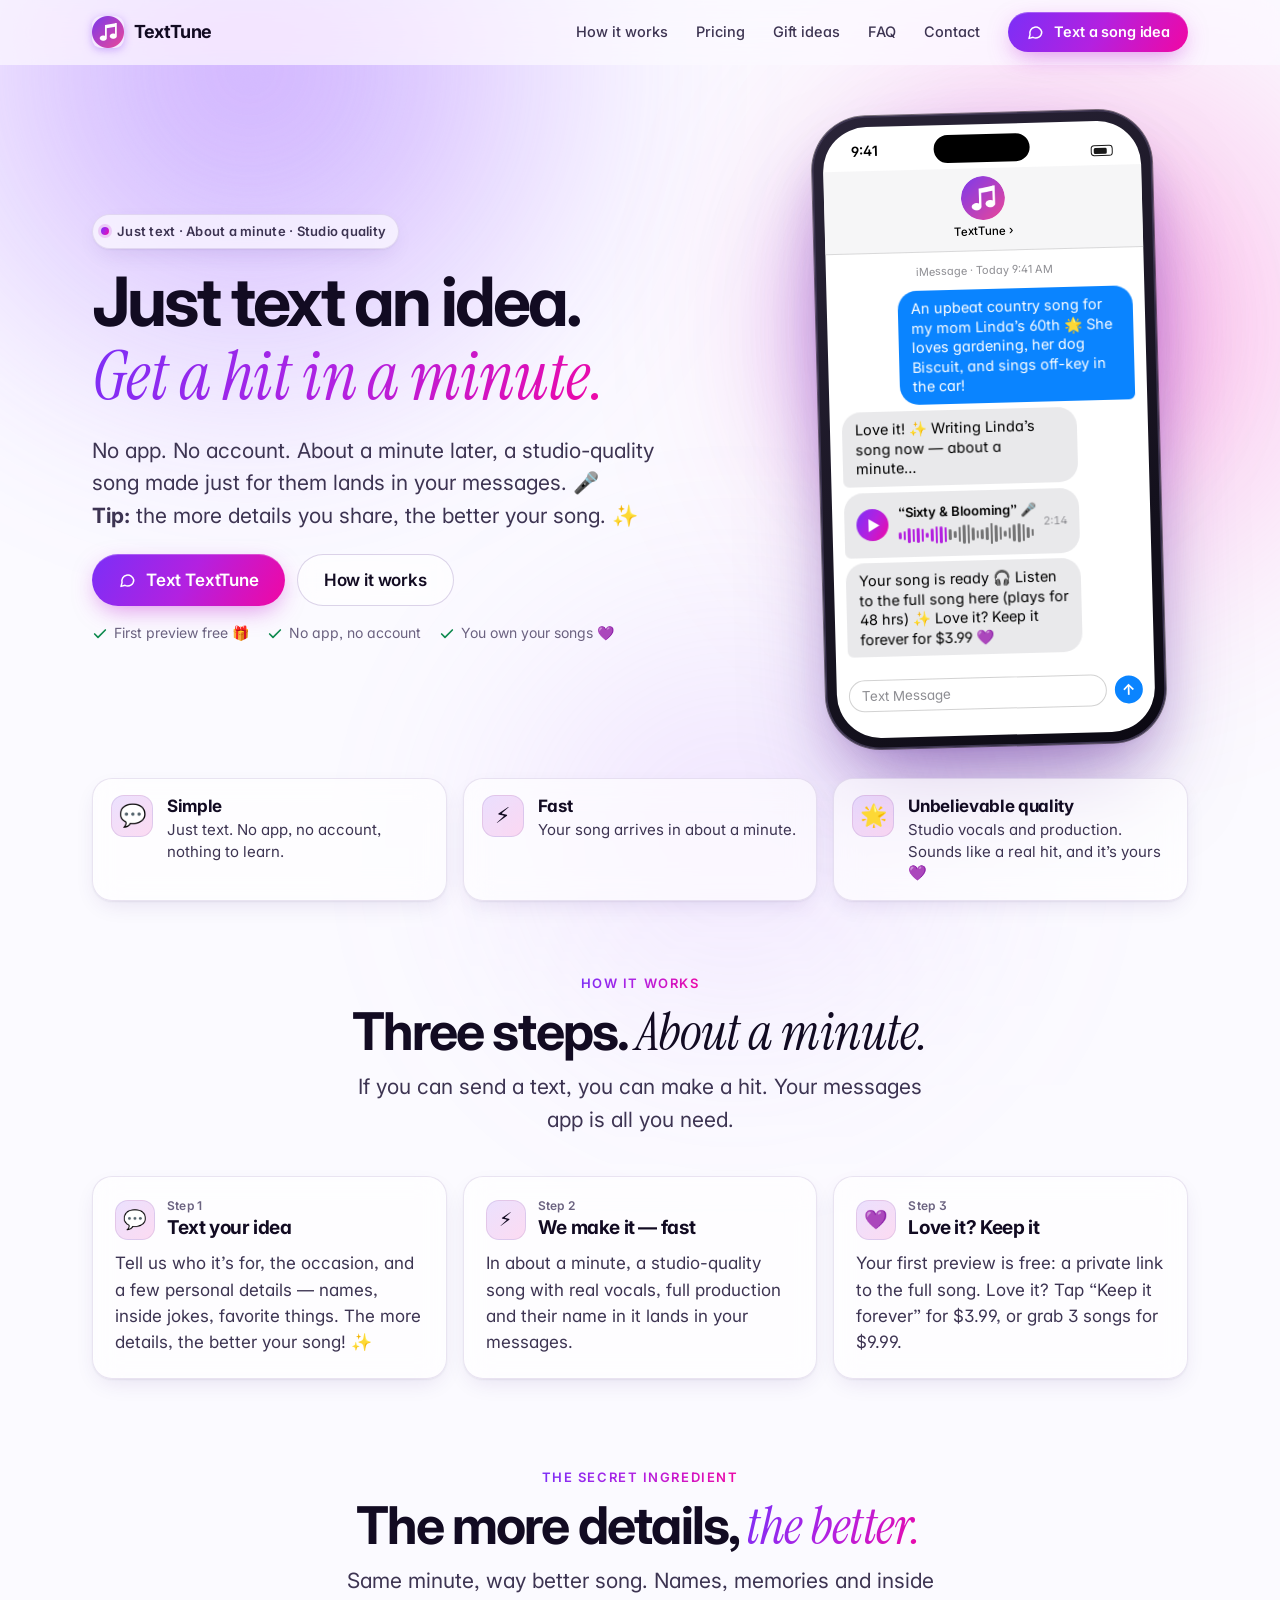
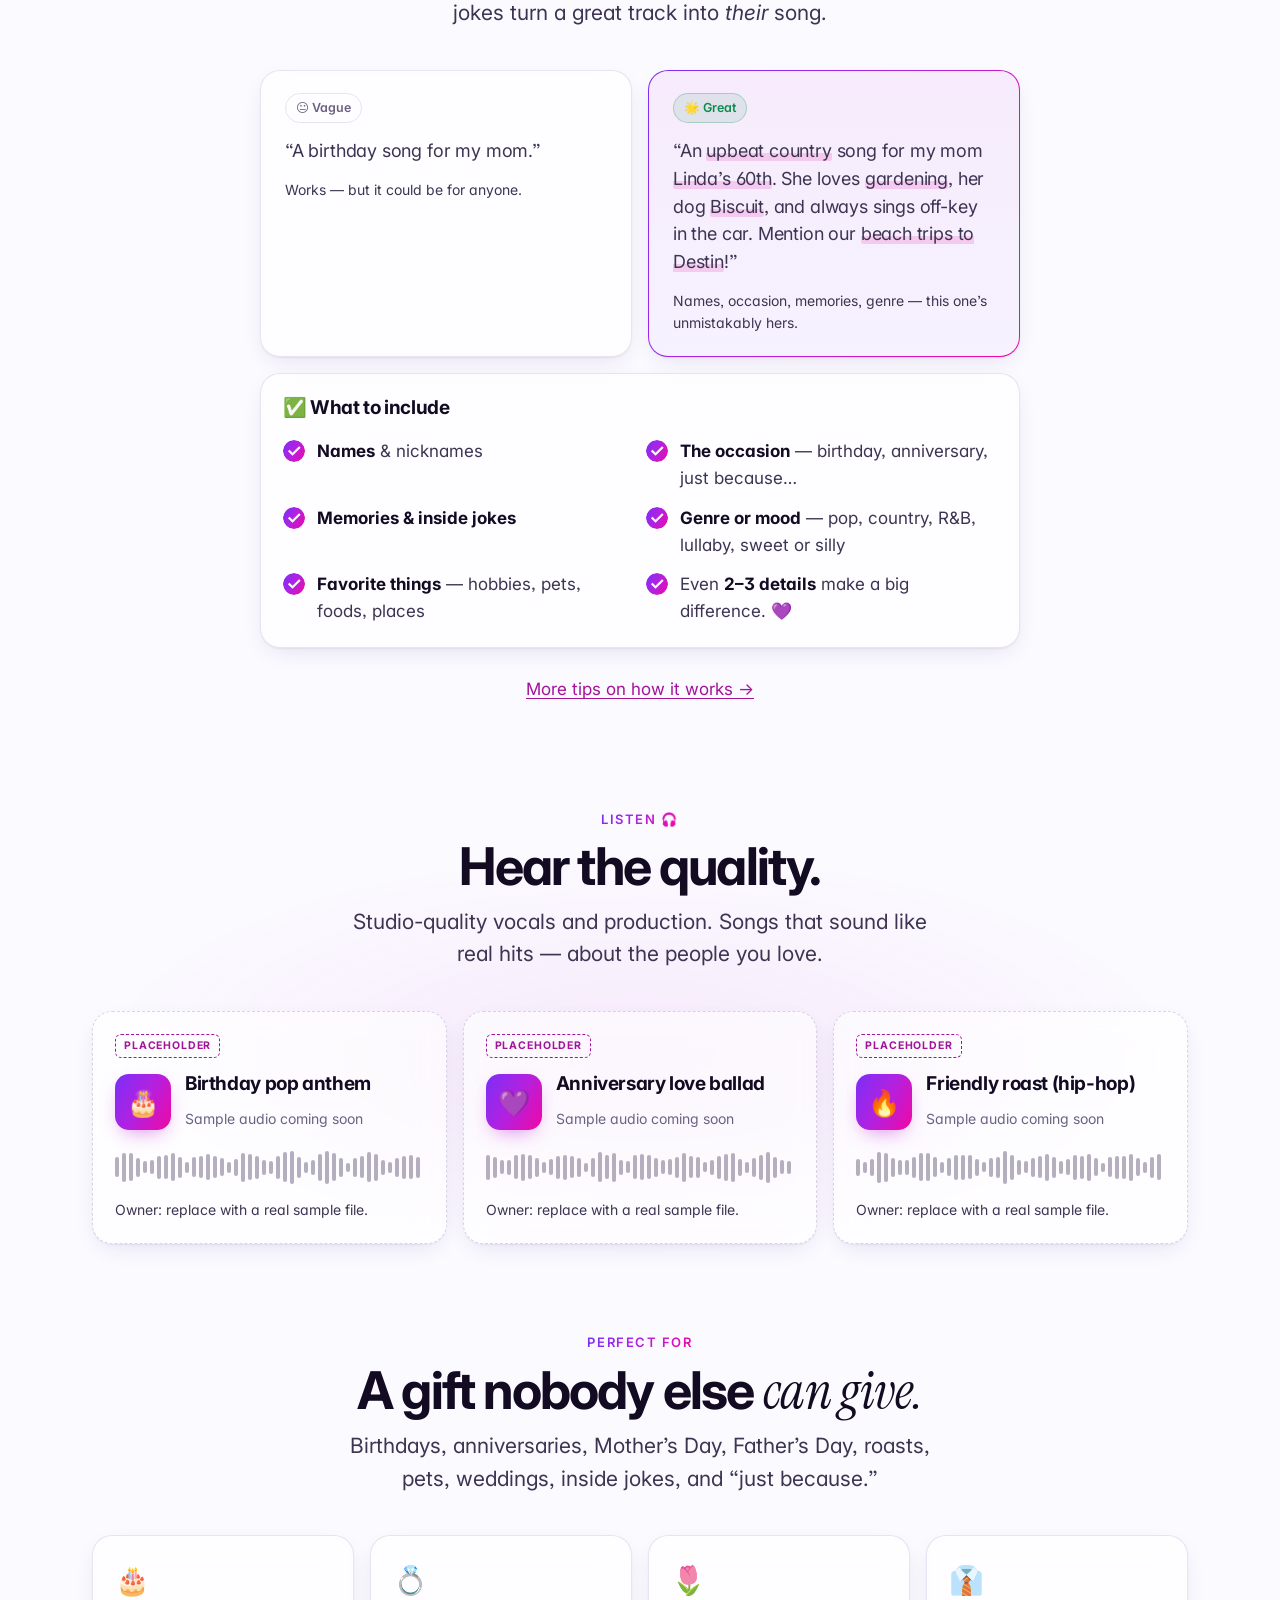
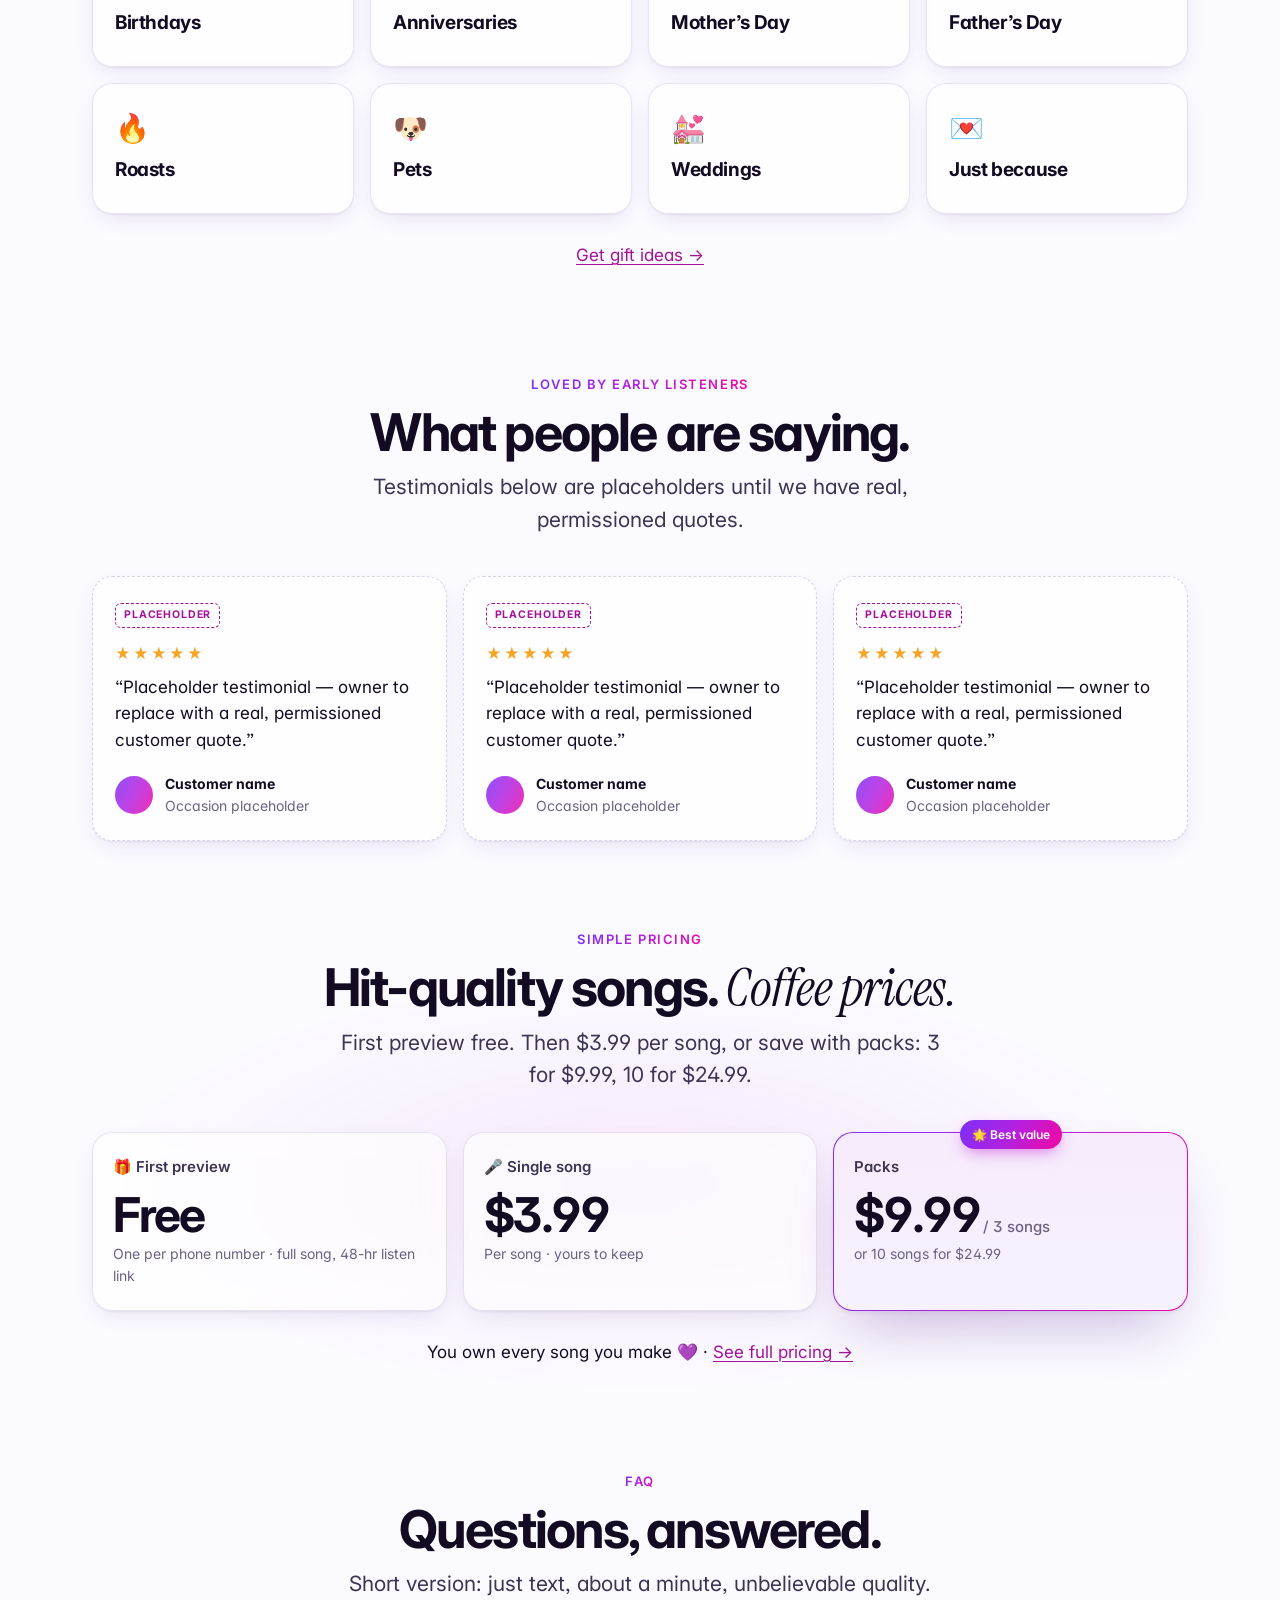
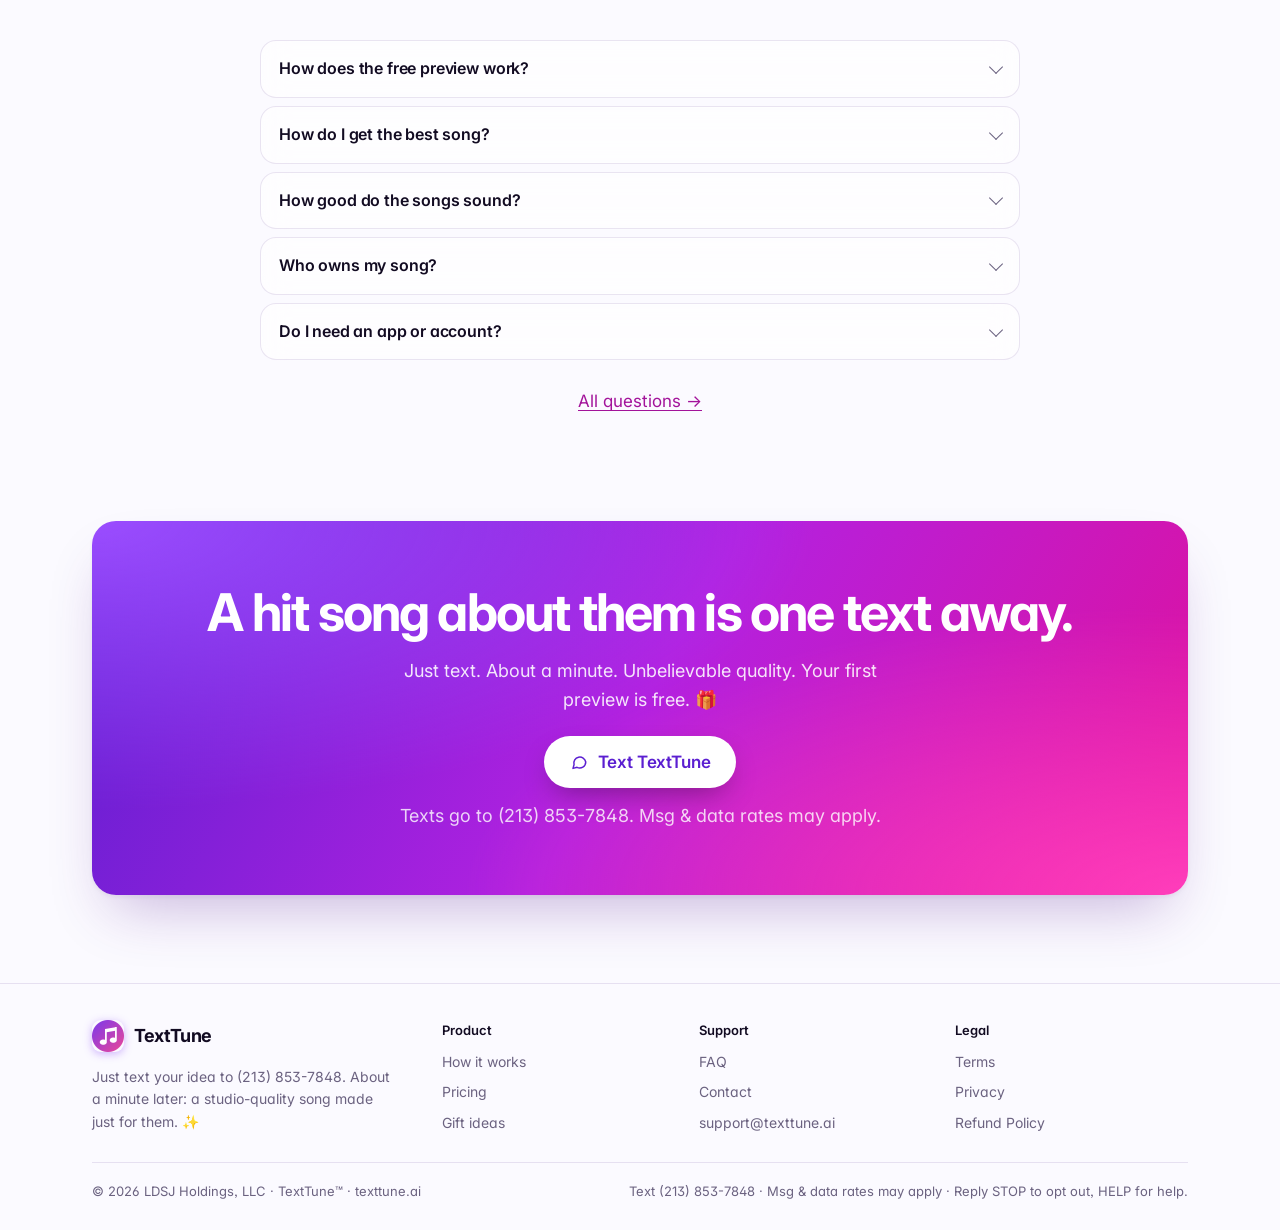
==== commit 0a125c2b: "Site: stream-only previews copy (private 48-hr listen link, no watermark wording)" ====
--- a/index.html
+++ b/index.html
@@ -36,13 +36,13 @@
 <div class="stack"><div class="bub them msg m2 typing"><i></i><i></i><i></i></div>
 <div class="bub them msg m3">Love it! ✨ Writing Linda’s song now — about a minute…</div></div>
 <div class="bub them msg m4 audio"><span class="play"><svg viewBox="0 0 10 12"><path d="M0 0l10 6-10 6z"/></svg></span><span class="meta2"><span class="ttl">“Sixty &amp; Blooming” 🎤</span><div class="wave" aria-hidden="true"><i class="on" style="height:31%;animation-delay:-0.60s"></i><i class="on" style="height:44%;animation-delay:-0.66s"></i><i class="on" style="height:72%;animation-delay:-0.07s"></i><i class="on" style="height:63%;animation-delay:-0.92s"></i><i class="on" style="height:66%;animation-delay:-0.26s"></i><i class="on" style="height:60%;animation-delay:-0.52s"></i><i class="on" style="height:26%;animation-delay:-0.52s"></i><i class="on" style="height:56%;animation-delay:-0.17s"></i><i class="on" style="height:77%;animation-delay:-0.95s"></i><i class="on" style="height:79%;animation-delay:-0.82s"></i><i class="on" style="height:72%;animation-delay:-0.07s"></i><i class="" style="height:47%;animation-delay:-0.65s"></i><i class="" style="height:33%;animation-delay:-0.03s"></i><i class="" style="height:68%;animation-delay:-0.52s"></i><i class="" style="height:83%;animation-delay:-0.97s"></i><i class="" style="height:84%;animation-delay:-1.01s"></i><i class="" style="height:60%;animation-delay:-0.88s"></i><i class="" style="height:36%;animation-delay:-1.03s"></i><i class="" style="height:46%;animation-delay:-0.11s"></i><i class="" style="height:58%;animation-delay:-0.24s"></i><i class="" style="height:93%;animation-delay:-0.48s"></i><i class="" style="height:78%;animation-delay:-0.33s"></i><i class="" style="height:56%;animation-delay:-0.42s"></i><i class="" style="height:27%;animation-delay:-0.64s"></i><i class="" style="height:51%;animation-delay:-0.99s"></i><i class="" style="height:76%;animation-delay:-1.02s"></i><i class="" style="height:90%;animation-delay:-1.09s"></i><i class="" style="height:75%;animation-delay:-0.18s"></i><i class="" style="height:53%;animation-delay:-1.06s"></i><i class="" style="height:31%;animation-delay:-0.63s"></i></div></span><span class="dur">2:14</span></div>
-<div class="bub them msg m5">Here’s your free preview 🎧 Love it? Keep the clean song for $3.99 💜</div>
-</div><div class="compose"><div>Text Message</div><b>↑</b></div></div></div></div></div></section><section class="pillars"><div class="w"><div class="grid g3"><div class="card pillar rv d0"><span class="icon" aria-hidden="true">💬</span><div><h3>Simple</h3><p>Just text. No app, no account, nothing to learn.</p></div></div><div class="card pillar rv d1"><span class="icon" aria-hidden="true">⚡</span><div><h3>Fast</h3><p>Your song arrives in about a minute.</p></div></div><div class="card pillar rv d2"><span class="icon" aria-hidden="true">🌟</span><div><h3>Unbelievable quality</h3><p>Studio vocals and production. Sounds like a real hit, and it’s yours 💜</p></div></div></div></div></section><section class=""><div class="w"><div class="sh"><span class="kicker rv"><span>How it works</span></span><h2 class="rv d1">Three steps. <span class='it'>About a minute.</span></h2><p class="lead rv d2">If you can send a text, you can make a hit. Your messages app is all you need.</p></div><div class="grid g3"><div class="card step rv d0"><div class="sthead"><span class="icon" aria-hidden="true">💬</span><div><span class="stn">Step 1</span><h3>Text your idea</h3></div></div><p>Tell us who it’s for, the occasion, and a few personal details — names, inside jokes, favorite things. The more details, the better your song! ✨</p></div><div class="card step rv d1"><div class="sthead"><span class="icon" aria-hidden="true">⚡</span><div><span class="stn">Step 2</span><h3>We make it — fast</h3></div></div><p>In about a minute, a studio-quality song with real vocals, full production and their name in it lands in your messages.</p></div><div class="card step rv d2"><div class="sthead"><span class="icon" aria-hidden="true">💜</span><div><span class="stn">Step 3</span><h3>Love it? Keep it</h3></div></div><p>Your first preview is free. Love it? Tap the secure link to keep the clean copy for $3.99, or grab 3 songs for $9.99.</p></div></div></div></section><section class=""><div class="w"><div class="sh"><span class="kicker rv"><span>The secret ingredient</span></span><h2 class="rv d1">The more details, <span class='it gt'>the better.</span></h2><p class="lead rv d2">Same minute, way better song. Names, memories and inside jokes turn a great track into <i>their</i> song.</p></div><div class="narrow" style="margin:0 auto"><div class="grid g2 cmp"><div class="card rv"><span class="tag meh">😐 Vague</span><p class="quote">“A birthday song for my mom.”</p><p class="small" style="margin-top:14px">Works — but it could be for anyone.</p></div>
+<div class="bub them msg m5">Your song is ready 🎧 Listen to the full song here (plays for 48 hrs) ✨ Love it? Keep it forever for $3.99 💜</div>
+</div><div class="compose"><div>Text Message</div><b>↑</b></div></div></div></div></div></section><section class="pillars"><div class="w"><div class="grid g3"><div class="card pillar rv d0"><span class="icon" aria-hidden="true">💬</span><div><h3>Simple</h3><p>Just text. No app, no account, nothing to learn.</p></div></div><div class="card pillar rv d1"><span class="icon" aria-hidden="true">⚡</span><div><h3>Fast</h3><p>Your song arrives in about a minute.</p></div></div><div class="card pillar rv d2"><span class="icon" aria-hidden="true">🌟</span><div><h3>Unbelievable quality</h3><p>Studio vocals and production. Sounds like a real hit, and it’s yours 💜</p></div></div></div></div></section><section class=""><div class="w"><div class="sh"><span class="kicker rv"><span>How it works</span></span><h2 class="rv d1">Three steps. <span class='it'>About a minute.</span></h2><p class="lead rv d2">If you can send a text, you can make a hit. Your messages app is all you need.</p></div><div class="grid g3"><div class="card step rv d0"><div class="sthead"><span class="icon" aria-hidden="true">💬</span><div><span class="stn">Step 1</span><h3>Text your idea</h3></div></div><p>Tell us who it’s for, the occasion, and a few personal details — names, inside jokes, favorite things. The more details, the better your song! ✨</p></div><div class="card step rv d1"><div class="sthead"><span class="icon" aria-hidden="true">⚡</span><div><span class="stn">Step 2</span><h3>We make it — fast</h3></div></div><p>In about a minute, a studio-quality song with real vocals, full production and their name in it lands in your messages.</p></div><div class="card step rv d2"><div class="sthead"><span class="icon" aria-hidden="true">💜</span><div><span class="stn">Step 3</span><h3>Love it? Keep it</h3></div></div><p>Your first preview is free: a private link to the full song. Love it? Tap “Keep it forever” for $3.99, or grab 3 songs for $9.99.</p></div></div></div></section><section class=""><div class="w"><div class="sh"><span class="kicker rv"><span>The secret ingredient</span></span><h2 class="rv d1">The more details, <span class='it gt'>the better.</span></h2><p class="lead rv d2">Same minute, way better song. Names, memories and inside jokes turn a great track into <i>their</i> song.</p></div><div class="narrow" style="margin:0 auto"><div class="grid g2 cmp"><div class="card rv"><span class="tag meh">😐 Vague</span><p class="quote">“A birthday song for my mom.”</p><p class="small" style="margin-top:14px">Works — but it could be for anyone.</p></div>
 <div class="card great rv d1"><span class="tag ok">🌟 Great</span><p class="quote">“An <span class="hl">upbeat country</span> song for my mom <span class="hl">Linda’s 60th</span>. She loves <span class="hl">gardening</span>, her dog <span class="hl">Biscuit</span>, and always sings off-key in the car. Mention our <span class="hl">beach trips to Destin</span>!”</p><p class="small" style="margin-top:14px">Names, occasion, memories, genre — this one’s unmistakably hers.</p></div></div><div class="card rv" style="margin-top:16px"><h3 style="margin-bottom:18px">✅ What to include</h3><ul class="checks"><li><span><b>Names</b> &amp; nicknames</span></li><li><span><b>The occasion</b> — birthday, anniversary, just because…</span></li><li><span><b>Memories &amp; inside jokes</b></span></li><li><span><b>Genre or mood</b> — pop, country, R&amp;B, lullaby, sweet or silly</span></li><li><span><b>Favorite things</b> — hobbies, pets, foods, places</span></li><li><span>Even <b>2–3 details</b> make a big difference. 💜</span></li></ul></div><p style="text-align:center;margin-top:28px" class="rv"><a href="how-it-works.html">More tips on how it works →</a></p></div></div></section><section class="tint"><div class="w"><div class="sh"><span class="kicker rv"><span>Listen 🎧</span></span><h2 class="rv d1">Hear the quality.</h2><p class="lead rv d2">Studio-quality vocals and production. Songs that sound like real hits — about the people you love.</p></div><div class="grid g3"><div class="card sample ph rv d0"><span class="ph-badge">Placeholder</span><div class="top"><div class="cover" aria-hidden="true">🎂</div><div><h3>Birthday pop anthem</h3><span class="small">Sample audio coming soon</span></div></div><div class="wave" aria-hidden="true"><i class="" style="height:56%;animation-delay:-0.17s"></i><i class="" style="height:81%;animation-delay:-0.08s"></i><i class="" style="height:78%;animation-delay:-0.40s"></i><i class="" style="height:53%;animation-delay:-0.56s"></i><i class="" style="height:33%;animation-delay:-0.48s"></i><i class="" style="height:38%;animation-delay:-0.10s"></i><i class="" style="height:64%;animation-delay:-0.91s"></i><i class="" style="height:66%;animation-delay:-0.25s"></i><i class="" style="height:78%;animation-delay:-1.04s"></i><i class="" style="height:57%;animation-delay:-0.44s"></i><i class="" style="height:29%;animation-delay:-0.05s"></i><i class="" style="height:55%;animation-delay:-0.32s"></i><i class="" style="height:61%;animation-delay:-0.13s"></i><i class="" style="height:73%;animation-delay:-0.90s"></i><i class="" style="height:62%;animation-delay:-0.64s"></i><i class="" style="height:50%;animation-delay:-0.41s"></i><i class="" style="height:30%;animation-delay:-0.07s"></i><i class="" style="height:49%;animation-delay:-0.23s"></i><i class="" style="height:80%;animation-delay:-0.47s"></i><i class="" style="height:72%;animation-delay:-0.64s"></i><i class="" style="height:64%;animation-delay:-0.33s"></i><i class="" style="height:43%;animation-delay:-0.77s"></i><i class="" style="height:36%;animation-delay:-0.63s"></i><i class="" style="height:64%;animation-delay:-0.96s"></i><i class="" style="height:84%;animation-delay:-0.32s"></i><i class="" style="height:90%;animation-delay:-0.13s"></i><i class="" style="height:57%;animation-delay:-0.83s"></i><i class="" style="height:31%;animation-delay:-0.54s"></i><i class="" style="height:40%;animation-delay:-0.74s"></i><i class="" style="height:76%;animation-delay:-0.63s"></i><i class="" style="height:90%;animation-delay:-0.35s"></i><i class="" style="height:78%;animation-delay:-0.65s"></i><i class="" style="height:53%;animation-delay:-0.50s"></i><i class="" style="height:26%;animation-delay:-1.04s"></i><i class="" style="height:53%;animation-delay:-0.73s"></i><i class="" style="height:61%;animation-delay:-0.77s"></i><i class="" style="height:83%;animation-delay:-1.09s"></i><i class="" style="height:76%;animation-delay:-0.31s"></i><i class="" style="height:43%;animation-delay:-0.74s"></i><i class="" style="height:31%;animation-delay:-0.51s"></i><i class="" style="height:54%;animation-delay:-0.13s"></i><i class="" style="height:63%;animation-delay:-0.85s"></i><i class="" style="height:66%;animation-delay:-0.27s"></i><i class="" style="height:60%;animation-delay:-0.96s"></i></div><p class="small">Owner: replace with a real sample file.</p><!-- PLACEHOLDER: <audio controls preload="none" src="samples/birthday.mp3"></audio> --></div><div class="card sample ph rv d1"><span class="ph-badge">Placeholder</span><div class="top"><div class="cover" aria-hidden="true">💜</div><div><h3>Anniversary love ballad</h3><span class="small">Sample audio coming soon</span></div></div><div class="wave" aria-hidden="true"><i class="" style="height:70%;animation-delay:-1.06s"></i><i class="" style="height:57%;animation-delay:-0.78s"></i><i class="" style="height:38%;animation-delay:-0.27s"></i><i class="" style="height:40%;animation-delay:-0.23s"></i><i class="" style="height:66%;animation-delay:-0.51s"></i><i class="" style="height:76%;animation-delay:-0.54s"></i><i class="" style="height:67%;animation-delay:-0.91s"></i><i class="" style="height:52%;animation-delay:-0.26s"></i><i class="" style="height:31%;animation-delay:-0.29s"></i><i class="" style="height:44%;animation-delay:-0.99s"></i><i class="" style="height:65%;animation-delay:-0.13s"></i><i class="" style="height:71%;animation-delay:-1.09s"></i><i class="" style="height:61%;animation-delay:-0.68s"></i><i class="" style="height:51%;animation-delay:-0.73s"></i><i class="" style="height:25%;animation-delay:-0.76s"></i><i class="" style="height:52%;animation-delay:-0.71s"></i><i class="" style="height:84%;animation-delay:-0.64s"></i><i class="" style="height:67%;animation-delay:-0.07s"></i><i class="" style="height:80%;animation-delay:-0.54s"></i><i class="" style="height:42%;animation-delay:-1.04s"></i><i class="" style="height:33%;animation-delay:-0.80s"></i><i class="" style="height:67%;animation-delay:-0.31s"></i><i class="" style="height:72%;animation-delay:-0.97s"></i><i class="" style="height:66%;animation-delay:-0.84s"></i><i class="" style="height:54%;animation-delay:-0.76s"></i><i class="" style="height:39%;animation-delay:-1.04s"></i><i class="" style="height:44%;animation-delay:-0.55s"></i><i class="" style="height:58%;animation-delay:-0.17s"></i><i class="" style="height:79%;animation-delay:-0.56s"></i><i class="" style="height:62%;animation-delay:-0.99s"></i><i class="" style="height:57%;animation-delay:-0.77s"></i><i class="" style="height:28%;animation-delay:-0.27s"></i><i class="" style="height:42%;animation-delay:-0.38s"></i><i class="" style="height:64%;animation-delay:-0.47s"></i><i class="" style="height:75%;animation-delay:-0.92s"></i><i class="" style="height:81%;animation-delay:-0.19s"></i><i class="" style="height:48%;animation-delay:-0.18s"></i><i class="" style="height:29%;animation-delay:-1.07s"></i><i class="" style="height:51%;animation-delay:-0.84s"></i><i class="" style="height:69%;animation-delay:-0.01s"></i><i class="" style="height:86%;animation-delay:-0.38s"></i><i class="" style="height:58%;animation-delay:-0.48s"></i><i class="" style="height:39%;animation-delay:-0.45s"></i><i class="" style="height:37%;animation-delay:-0.46s"></i></div><p class="small">Owner: replace with a real sample file.</p><!-- PLACEHOLDER: <audio controls preload="none" src="samples/anniversary.mp3"></audio> --></div><div class="card sample ph rv d2"><span class="ph-badge">Placeholder</span><div class="top"><div class="cover" aria-hidden="true">🔥</div><div><h3>Friendly roast (hip-hop)</h3><span class="small">Sample audio coming soon</span></div></div><div class="wave" aria-hidden="true"><i class="" style="height:46%;animation-delay:-0.41s"></i><i class="" style="height:30%;animation-delay:-0.95s"></i><i class="" style="height:49%;animation-delay:-0.55s"></i><i class="" style="height:87%;animation-delay:-0.09s"></i><i class="" style="height:79%;animation-delay:-0.68s"></i><i class="" style="height:53%;animation-delay:-0.42s"></i><i class="" style="height:40%;animation-delay:-0.50s"></i><i class="" style="height:42%;animation-delay:-0.17s"></i><i class="" style="height:59%;animation-delay:-0.12s"></i><i class="" style="height:78%;animation-delay:-1.02s"></i><i class="" style="height:78%;animation-delay:-0.85s"></i><i class="" style="height:55%;animation-delay:-0.82s"></i><i class="" style="height:29%;animation-delay:-0.32s"></i><i class="" style="height:50%;animation-delay:-0.80s"></i><i class="" style="height:68%;animation-delay:-0.10s"></i><i class="" style="height:71%;animation-delay:-0.23s"></i><i class="" style="height:66%;animation-delay:-0.89s"></i><i class="" style="height:46%;animation-delay:-0.98s"></i><i class="" style="height:28%;animation-delay:-0.06s"></i><i class="" style="height:53%;animation-delay:-0.54s"></i><i class="" style="height:60%;animation-delay:-0.47s"></i><i class="" style="height:91%;animation-delay:-0.12s"></i><i class="" style="height:69%;animation-delay:-0.13s"></i><i class="" style="height:43%;animation-delay:-0.98s"></i><i class="" style="height:34%;animation-delay:-0.01s"></i><i class="" style="height:53%;animation-delay:-0.59s"></i><i class="" style="height:62%;animation-delay:-0.09s"></i><i class="" style="height:76%;animation-delay:-1.01s"></i><i class="" style="height:59%;animation-delay:-0.44s"></i><i class="" style="height:35%;animation-delay:-0.10s"></i><i class="" style="height:45%;animation-delay:-0.19s"></i><i class="" style="height:70%;animation-delay:-1.05s"></i><i class="" style="height:64%;animation-delay:-0.61s"></i><i class="" style="height:76%;animation-delay:-0.16s"></i><i class="" style="height:50%;animation-delay:-1.09s"></i><i class="" style="height:26%;animation-delay:-0.13s"></i><i class="" style="height:55%;animation-delay:-1.05s"></i><i class="" style="height:65%;animation-delay:-0.67s"></i><i class="" style="height:64%;animation-delay:-0.40s"></i><i class="" style="height:74%;animation-delay:-0.65s"></i><i class="" style="height:50%;animation-delay:-0.10s"></i><i class="" style="height:31%;animation-delay:-0.95s"></i><i class="" style="height:60%;animation-delay:-0.50s"></i><i class="" style="height:73%;animation-delay:-1.08s"></i></div><p class="small">Owner: replace with a real sample file.</p><!-- PLACEHOLDER: <audio controls preload="none" src="samples/roast.mp3"></audio> --></div></div></div></section><section class=""><div class="w"><div class="sh"><span class="kicker rv"><span>Perfect for</span></span><h2 class="rv d1">A gift nobody else <span class='it'>can give.</span></h2><p class="lead rv d2">Birthdays, anniversaries, Mother’s Day, Father’s Day, roasts, pets, weddings, inside jokes, and “just because.”</p></div><div class="grid g4"><a class="card occ rv d0" href="gift-ideas.html"><span class="em" aria-hidden="true">🎂</span><h3>Birthdays</h3></a><a class="card occ rv d1" href="gift-ideas.html"><span class="em" aria-hidden="true">💍</span><h3>Anniversaries</h3></a><a class="card occ rv d2" href="gift-ideas.html"><span class="em" aria-hidden="true">🌷</span><h3>Mother’s Day</h3></a><a class="card occ rv d3" href="gift-ideas.html"><span class="em" aria-hidden="true">👔</span><h3>Father’s Day</h3></a><a class="card occ rv d0" href="gift-ideas.html"><span class="em" aria-hidden="true">🔥</span><h3>Roasts</h3></a><a class="card occ rv d1" href="gift-ideas.html"><span class="em" aria-hidden="true">🐶</span><h3>Pets</h3></a><a class="card occ rv d2" href="gift-ideas.html"><span class="em" aria-hidden="true">💒</span><h3>Weddings</h3></a><a class="card occ rv d3" href="gift-ideas.html"><span class="em" aria-hidden="true">💌</span><h3>Just because</h3></a></div><p style="text-align:center;margin-top:28px" class="rv"><a href="gift-ideas.html">Get gift ideas →</a></p></div></section><section class=""><div class="w"><div class="sh"><span class="kicker rv"><span>Loved by early listeners</span></span><h2 class="rv d1">What people are saying.</h2><p class="lead rv d2">Testimonials below are placeholders until we have real, permissioned quotes.</p></div><div class="grid g3"><figure class="card ph rv d0" style="margin:0"><span class="ph-badge">Placeholder</span><div class="stars" aria-hidden="true">★★★★★</div><blockquote class="tq" style="margin:0 0 20px">“Placeholder testimonial — owner to replace with a real, permissioned customer quote.”</blockquote><figcaption class="who"><span class="av" aria-hidden="true"></span><span><b>Customer name</b><span>Occasion placeholder</span></span></figcaption></figure><figure class="card ph rv d1" style="margin:0"><span class="ph-badge">Placeholder</span><div class="stars" aria-hidden="true">★★★★★</div><blockquote class="tq" style="margin:0 0 20px">“Placeholder testimonial — owner to replace with a real, permissioned customer quote.”</blockquote><figcaption class="who"><span class="av" aria-hidden="true"></span><span><b>Customer name</b><span>Occasion placeholder</span></span></figcaption></figure><figure class="card ph rv d2" style="margin:0"><span class="ph-badge">Placeholder</span><div class="stars" aria-hidden="true">★★★★★</div><blockquote class="tq" style="margin:0 0 20px">“Placeholder testimonial — owner to replace with a real, permissioned customer quote.”</blockquote><figcaption class="who"><span class="av" aria-hidden="true"></span><span><b>Customer name</b><span>Occasion placeholder</span></span></figcaption></figure></div></div></section><section class="tint"><div class="w"><div class="sh"><span class="kicker rv"><span>Simple pricing</span></span><h2 class="rv d1">Hit-quality songs. <span class='it'>Coffee prices.</span></h2><p class="lead rv d2">First preview free. Then $3.99 per song, or save with packs: 3 for $9.99, 10 for $24.99.</p></div><div class="grid g3">
-<div class="card plan rv"><div class="nm">🎁 First preview</div><div class="pr">Free</div><div class="per">One per phone number · watermarked</div></div>
-<div class="card plan rv d1"><div class="nm">🎤 Single song</div><div class="pr">$3.99</div><div class="per">Per song · clean copy</div></div>
+<div class="card plan rv"><div class="nm">🎁 First preview</div><div class="pr">Free</div><div class="per">One per phone number · full song, 48-hr listen link</div></div>
+<div class="card plan rv d1"><div class="nm">🎤 Single song</div><div class="pr">$3.99</div><div class="per">Per song · yours to keep</div></div>
 <div class="card plan pop rv d2"><span class="badge">🌟 Best value</span><div class="nm">Packs</div><div class="pr">$9.99<small>/ 3 songs</small></div><div class="per">or 10 songs for $24.99</div></div></div>
-<p style="text-align:center;margin-top:28px" class="rv">You own every song you make 💜 · <a href="pricing.html">See full pricing →</a></p></div></section><section class=""><div class="w"><div class="sh"><span class="kicker rv"><span>FAQ</span></span><h2 class="rv d1">Questions, answered.</h2><p class="lead rv d2">Short version: just text, about a minute, unbelievable quality.</p></div><div class="narrow" style="margin:0 auto"><div class="faq"><details class="rv"><summary>How do I get the best song?</summary><div class="a"><p>Share details! Include names, the occasion, a memory or inside joke, a genre or mood, and a few favorite things. Example: <i>“An upbeat country song for my mom Linda’s 60th. She loves gardening and her dog Biscuit.”</i> See more <a href="how-it-works.html">tips</a>.</p></div></details><details class="rv"><summary>How good do the songs sound?</summary><div class="a"><p>Unbelievably good: real vocals, full studio-quality production, and lyrics written about your person. Hear it free first — your first preview is on us.</p></div></details><details class="rv"><summary>How fast do I get my song?</summary><div class="a"><p>Usually in about a minute. During busy times it can take a few minutes longer.</p></div></details><details class="rv"><summary>Who owns my song?</summary><div class="a"><p>You do 💜 When the clean copy of a song you paid for (with a single purchase or a credit) is delivered, TextTune assigns you all of our rights in it. Songs we delivered free under earlier offers are yours too. Use it however you like, including commercially: share it, post it, sell it, stream it. Watermarked previews, including your free preview, aren’t included until you unlock the clean copy. Songs made mostly by AI may not be copyrightable, so we can’t guarantee copyright protection, and you’re responsible for not infringing anyone else’s rights. See our <a href="terms.html">Terms</a>.</p></div></details><details class="rv"><summary>What does it cost?</summary><div class="a"><p>Your first preview is free (one per phone number). Clean songs are $3.99 each, or save with credit packs: 3 for $9.99 or 10 for $24.99. Credits don’t expire. See <a href="pricing.html">Pricing</a>.</p></div></details></div><p style="text-align:center;margin-top:28px" class="rv"><a href="faq.html">All questions →</a></p></div></div></section><section class=""><div class="w"><div class="band rv"><h2>A hit song about them is one text away.</h2><p>Just text. About a minute. Unbelievable quality. Your first preview is free. 🎁</p><div class="ctas"><a class="btn" href="sms:+12138537848&amp;body=Song%20idea%3A%20"><svg viewBox="0 0 24 24" fill="none" stroke="currentColor" stroke-width="2" stroke-linecap="round" stroke-linejoin="round" aria-hidden="true"><path d="M21 12a8 8 0 0 1-11.6 7.1L4 20.5l1.4-5A8 8 0 1 1 21 12z"/></svg>Text TextTune</a></div><p class="small">Texts go to (213) 853-7848. Msg &amp; data rates may apply.</p></div></div></section></main>
+<p style="text-align:center;margin-top:28px" class="rv">You own every song you make 💜 · <a href="pricing.html">See full pricing →</a></p></div></section><section class=""><div class="w"><div class="sh"><span class="kicker rv"><span>FAQ</span></span><h2 class="rv d1">Questions, answered.</h2><p class="lead rv d2">Short version: just text, about a minute, unbelievable quality.</p></div><div class="narrow" style="margin:0 auto"><div class="faq"><details class="rv"><summary>How does the free preview work?</summary><div class="a"><p>We text you a private link to a TextTune listen page. Play the full song up to 3 times within 48 hours and read the lyrics. Love it? Tap “Keep it forever” and we text you the MP3 to keep; the page unlocks a download too. Preview links can’t be downloaded or shared publicly.</p></div></details><details class="rv"><summary>How do I get the best song?</summary><div class="a"><p>Share details! Include names, the occasion, a memory or inside joke, a genre or mood, and a few favorite things. Example: <i>“An upbeat country song for my mom Linda’s 60th. She loves gardening and her dog Biscuit.”</i> See more <a href="how-it-works.html">tips</a>.</p></div></details><details class="rv"><summary>How good do the songs sound?</summary><div class="a"><p>Unbelievably good: real vocals, full studio-quality production, and lyrics written about your person. Hear it free first — your first preview is on us.</p></div></details><details class="rv"><summary>Who owns my song?</summary><div class="a"><p>You do 💜 When the clean copy of a song you paid for (with a single purchase or a credit) is delivered, TextTune assigns you all of our rights in it. Songs we delivered free under earlier offers are yours too. Use it however you like, including commercially: share it, post it, sell it, stream it. Preview listen links, including your free preview, aren’t included until you keep the song. Songs made mostly by AI may not be copyrightable, so we can’t guarantee copyright protection, and you’re responsible for not infringing anyone else’s rights. See our <a href="terms.html">Terms</a>.</p></div></details><details class="rv"><summary>Do I need an app or account?</summary><div class="a"><p>No. Just text your idea. Your phone number is all we need.</p></div></details></div><p style="text-align:center;margin-top:28px" class="rv"><a href="faq.html">All questions →</a></p></div></div></section><section class=""><div class="w"><div class="band rv"><h2>A hit song about them is one text away.</h2><p>Just text. About a minute. Unbelievable quality. Your first preview is free. 🎁</p><div class="ctas"><a class="btn" href="sms:+12138537848&amp;body=Song%20idea%3A%20"><svg viewBox="0 0 24 24" fill="none" stroke="currentColor" stroke-width="2" stroke-linecap="round" stroke-linejoin="round" aria-hidden="true"><path d="M21 12a8 8 0 0 1-11.6 7.1L4 20.5l1.4-5A8 8 0 1 1 21 12z"/></svg>Text TextTune</a></div><p class="small">Texts go to (213) 853-7848. Msg &amp; data rates may apply.</p></div></div></section></main>
 <footer><div class="w"><div class="fgrid">
 <div class="fb"><a class="brand" href="index.html"><img src="logo-256.png" alt="" width="32" height="32" loading="lazy">TextTune</a><p>Just text your idea to <a href="sms:+12138537848">(213) 853-7848</a>. About a minute later: a studio-quality song made just for them. ✨</p></div>
 <div><h4>Product</h4><ul><li><a href="how-it-works.html">How it works</a></li><li><a href="pricing.html">Pricing</a></li><li><a href="gift-ideas.html">Gift ideas</a></li></ul></div>
